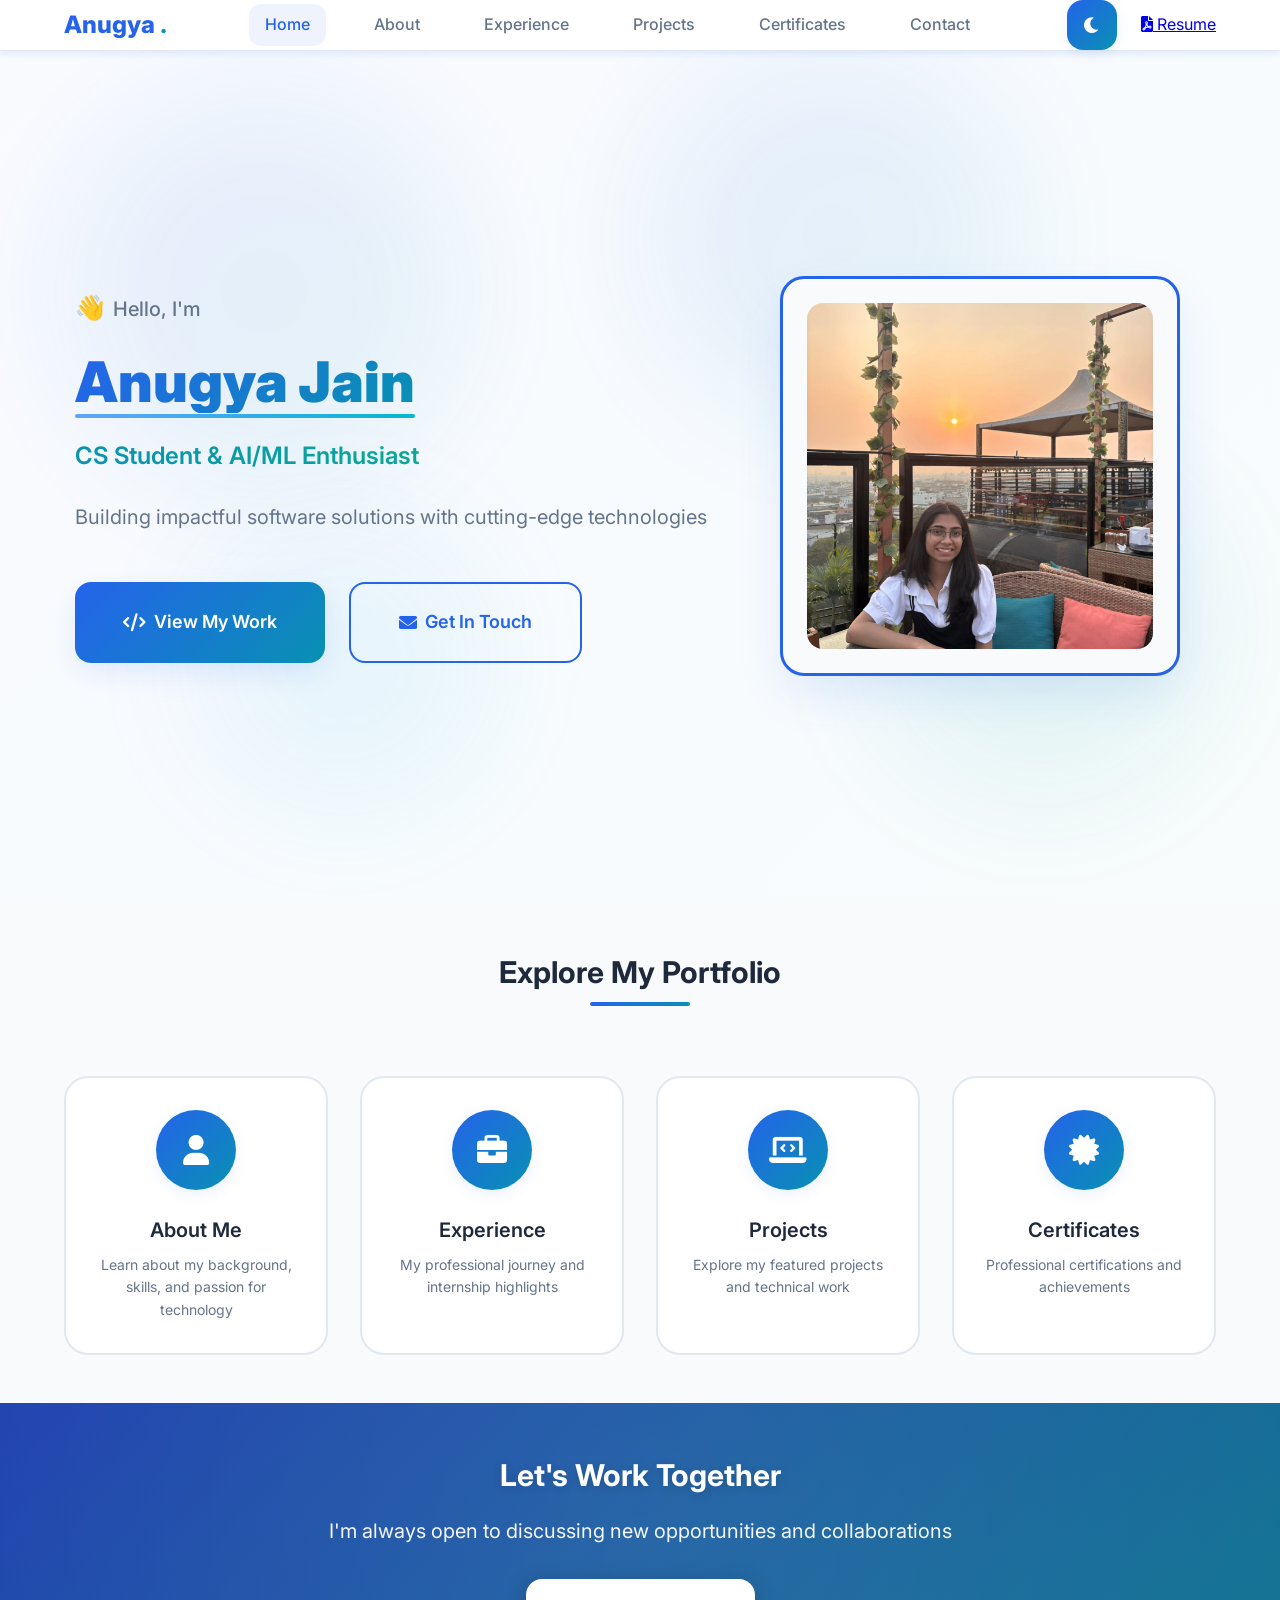
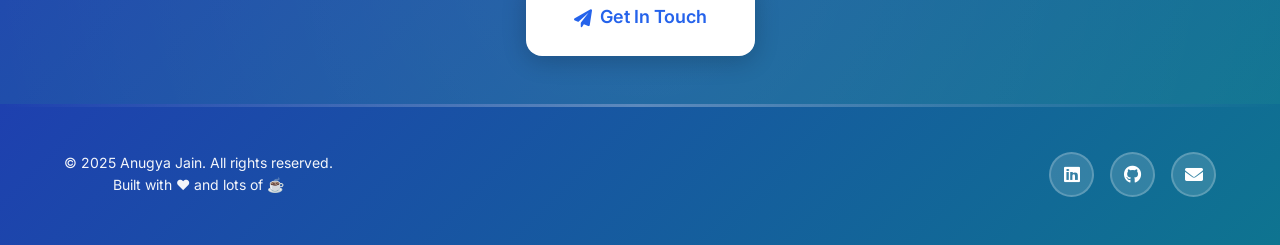
==== index.html @ b9425105 "Add files via upload" ====
<!DOCTYPE html>
<html lang="en">
<head>
<meta charset="UTF-8" />
<meta name="viewport" content="width=device-width, initial-scale=1" />
<title>Anugya Jain - Portfolio</title>
<link rel="stylesheet" href="assets/css/style.css" />
<link href="https://fonts.googleapis.com/css2?family=Inter:wght@300;400;500;600;700;800&display=swap" rel="stylesheet">
<link rel="stylesheet" href="https://cdnjs.cloudflare.com/ajax/libs/font-awesome/6.0.0/css/all.min.css">
</head>
<body>
<header>
  <nav class="container" aria-label="Primary navigation">
    <div class="logo" tabindex="0" onclick="window.location.href='index.html'">
      <span class="logo-text">Anugya</span>
      <span class="logo-accent">.</span>
    </div>
    <div class="nav-links" role="menubar">
      <a href="index.html" class="active" role="menuitem">Home</a>
      <a href="about.html" role="menuitem">About</a>
      <a href="experience.html" role="menuitem">Experience</a>
      <a href="projects.html" role="menuitem">Projects</a>
      <a href="certificates.html" role="menuitem">Certificates</a>
      <a href="contact.html" role="menuitem">Contact</a>
    </div>
    <div class="nav-actions">
      <button class="theme-toggle" id="theme-toggle" aria-label="Toggle theme">
        <i class="fas fa-moon"></i>
      </button>
      <a href="resume.pdf" class="resume-btn" target="_blank">
        <i class="fas fa-file-pdf"></i>
        Resume
      </a>  
      <div class="mobile-menu-toggle" tabindex="0">
        <span></span>
        <span></span>
        <span></span>
      </div>
    </div>
  </nav>
</header>

<main>
  <section class="hero" aria-label="Introduction">
    <div class="hero-background">
      <div class="floating-shapes">
        <div class="shape shape-1"></div>
        <div class="shape shape-2"></div>
        <div class="shape shape-3"></div>
        <div class="shape shape-4"></div>
      </div>
    </div>
    <div class="container">
      <div class="hero-content">
        <div class="hero-text">
          <div class="greeting">
            <span class="wave">👋</span>
            <span>Hello, I'm</span>
          </div>
          <h1 class="hero-title">
            <span class="name-highlight">Anugya Jain</span>
          </h1>
          <p class="hero-subtitle">CS Student & AI/ML Enthusiast</p>
          <p class="hero-description">
            Building impactful software solutions with cutting-edge technologies
          </p>
          <div class="hero-buttons">
            <a href="projects.html" class="btn-primary" role="button" tabindex="0">
              <i class="fas fa-code"></i>
              View My Work
            </a>
            <a href="contact.html" class="btn-secondary" role="button" tabindex="0">
              <i class="fas fa-envelope"></i>
              Get In Touch
            </a>
          </div>
        </div>
        <div class="hero-image">
          <div class="image-container">
            <img src="profile img.jpg" alt="Anugya Jain" class="profile-image" />
          </div>
        </div>
      </div>
    </div>
  </section>

  <section class="quick-links">
    <div class="container">
      <h2 class="section-title">Explore My Portfolio</h2>
      <div class="links-grid">
        <a href="about.html" class="quick-link-card">
          <div class="link-icon">
            <i class="fas fa-user"></i>
          </div>
          <h3>About Me</h3>
          <p>Learn about my background, skills, and passion for technology</p>
        </a>
        
        <a href="experience.html" class="quick-link-card">
          <div class="link-icon">
            <i class="fas fa-briefcase"></i>
          </div>
          <h3>Experience</h3>
          <p>My professional journey and internship highlights</p>
        </a>
        
        <a href="projects.html" class="quick-link-card">
          <div class="link-icon">
            <i class="fas fa-laptop-code"></i>
          </div>
          <h3>Projects</h3>
          <p>Explore my featured projects and technical work</p>
        </a>
        
        <a href="certificates.html" class="quick-link-card">
          <div class="link-icon">
            <i class="fas fa-certificate"></i>
          </div>
          <h3>Certificates</h3>
          <p>Professional certifications and achievements</p>
        </a>
      </div>
    </div>
  </section>

  <section class="cta-section">
    <div class="container">
      <div class="cta-content">
        <h2>Let's Work Together</h2>
        <p>I'm always open to discussing new opportunities and collaborations</p>
        <a href="contact.html" class="btn-primary">
          <i class="fas fa-paper-plane"></i>
          Get In Touch
        </a>
      </div>
    </div>
  </section>
</main>

<footer>
  <div class="container">
    <div class="footer-content">
      <div class="footer-text">
        <p>&copy; 2025 Anugya Jain. All rights reserved.</p>
        <p>Built with ❤️ and lots of ☕</p>
      </div>
      <div class="footer-links">
        <a href="https://www.linkedin.com/in/anugya-jain-21744b290/" target="_blank" rel="noopener noreferrer">
          <i class="fab fa-linkedin"></i>
        </a>
        <a href="https://github.com/Anugyajain27" target="_blank" rel="noopener noreferrer">
          <i class="fab fa-github"></i>
        </a>
        <a href="mailto:anugya.jain27@gmail.com">
          <i class="fas fa-envelope"></i>
        </a>
      </div>
    </div>
  </div>
</footer>

<script src="assets/js/main.js"></script>
</body>
</html>
---- assets/css/style.css ----
:root {
  --color-primary: #2563eb;
  --color-primary-light: #60a5fa;
  --color-primary-dark: #1e40af;
  --color-accent: #0891b2;
  --color-accent-light: #06b6d4;
  --color-accent-dark: #0e7490;
  --color-success: #10b981;
  --color-warning: #f59e0b;
  --color-error: #ef4444;
  --color-text: #64748b;
  --color-text-dark: #1e293b;
  --color-bg: #ffffff;
  --color-bg-secondary: #f8fafc;
  --color-bg-tertiary: #f1f5f9;
  --color-border: #e2e8f0;
  --color-shadow: rgba(37, 99, 235, 0.12);
  --color-shadow-light: rgba(37, 99, 235, 0.08);
  
  --gradient-primary: linear-gradient(135deg, #2563eb 0%, #0891b2 100%);
  --gradient-secondary: linear-gradient(135deg, #0891b2 0%, #10b981 100%);
  --gradient-accent: linear-gradient(135deg, #60a5fa 0%, #06b6d4 100%);
  --gradient-hero: linear-gradient(135deg, #1e40af 0%, #0e7490 100%);
  
  --spacing-xs: 0.25rem;
  --spacing-sm: 0.5rem;
  --spacing-md: 1rem;
  --spacing-lg: 1.5rem;
  --spacing-xl: 2rem;
  --spacing-2xl: 3rem;
  
  --font-sans: 'Inter', -apple-system, BlinkMacSystemFont, 'Segoe UI', Roboto, sans-serif;
  --font-size-xs: 0.75rem;
  --font-size-sm: 0.875rem;
  --font-size-base: 1rem;
  --font-size-lg: 1.125rem;
  --font-size-xl: 1.25rem;
  --font-size-2xl: 1.5rem;
  --font-size-3xl: 1.875rem;
  --font-size-4xl: 2.25rem;
  
  --shadow-sm: 0 2px 8px 0 var(--color-shadow);
  --shadow-md: 0 4px 16px -2px var(--color-shadow);
  --shadow-lg: 0 10px 30px -3px var(--color-shadow);
  --shadow-xl: 0 20px 50px -5px var(--color-shadow);
  
  --border-radius: 0.75rem;
  --border-radius-lg: 1rem;
  --border-radius-xl: 1.5rem;
  
  --transition-fast: 0.2s cubic-bezier(0.4, 0, 0.2, 1);
  --transition-normal: 0.3s cubic-bezier(0.4, 0, 0.2, 1);
  --transition-slow: 0.5s cubic-bezier(0.4, 0, 0.2, 1);
}

[data-theme="dark"] {
  --color-primary: #3b82f6;
  --color-primary-light: #60a5fa;
  --color-primary-dark: #2563eb;
  --color-accent: #06b6d4;
  --color-accent-light: #22d3ee;
  --color-accent-dark: #0891b2;
  --color-success: #34d399;
  --color-warning: #fbbf24;
  --color-error: #f87171;
  --color-text: #94a3b8;
  --color-text-dark: #f1f5f9;
  --color-bg: #0f172a;
  --color-bg-secondary: #1e293b;
  --color-bg-tertiary: #334155;
  --color-border: #475569;
  --color-shadow: rgba(59, 130, 246, 0.2);
  --color-shadow-light: rgba(59, 130, 246, 0.12);
  
  --gradient-primary: linear-gradient(135deg, #3b82f6 0%, #06b6d4 100%);
  --gradient-secondary: linear-gradient(135deg, #06b6d4 0%, #10b981 100%);
  --gradient-accent: linear-gradient(135deg, #60a5fa 0%, #22d3ee 100%);
  --gradient-hero: linear-gradient(135deg, #2563eb 0%, #0891b2 100%);
}

* {
  margin: 0;
  padding: 0;
  box-sizing: border-box;
}

body {
  font-family: var(--font-sans);
  line-height: 1.6;
  color: var(--color-text);
  background-color: var(--color-bg);
  transition: background-color var(--transition-normal), color var(--transition-normal);
}

.container {
  max-width: 1200px;
  margin: 0 auto;
  padding: 0 var(--spacing-lg);
}

/* Header Styles */
header {
  position: fixed;
  top: 0;
  width: 100%;
  background: rgba(255, 255, 255, 0.95);
  backdrop-filter: blur(12px);
  -webkit-backdrop-filter: blur(12px);
  border-bottom: 1px solid var(--color-border);
  z-index: 1000;
  transition: all var(--transition-normal);
  box-shadow: var(--shadow-sm);
}

[data-theme="dark"] header {
  background: rgba(15, 23, 42, 0.95);
}

nav {
  display: flex;
  align-items: center;
  justify-content: space-between;
  padding: var(--spacing-lg) var(--spacing-lg);
}

.logo {
  font-size: var(--font-size-2xl);
  font-weight: 800;
  color: var(--color-primary);
  cursor: pointer;
  transition: all var(--transition-fast);
}

.logo:hover {
  transform: scale(1.05);
}

.logo-accent {
  color: var(--color-accent);
  animation: pulse 2s infinite;
}

.nav-links {
  display: flex;
  gap: var(--spacing-xl);
  list-style: none;
}

.nav-links a {
  color: var(--color-text);
  text-decoration: none;
  font-weight: 500;
  font-size: var(--font-size-base);
  transition: all var(--transition-fast);
  position: relative;
  padding: var(--spacing-sm) var(--spacing-md);
  border-radius: var(--border-radius);
}

.nav-links a.active {
  color: var(--color-primary);
  background: rgba(37, 99, 235, 0.08);
}

.nav-links a::after {
  content: '';
  position: absolute;
  bottom: 0;
  left: 50%;
  transform: translateX(-50%) scaleX(0);
  width: 80%;
  height: 2px;
  background: var(--gradient-primary);
  transition: transform var(--transition-fast);
}

.nav-links a:hover::after {
  transform: translateX(-50%) scaleX(1);
}

.nav-links a:hover {
  color: var(--color-primary);
  transform: translateY(-2px);
}

.nav-actions {
  display: flex;
  align-items: center;
  gap: var(--spacing-lg);
}

.theme-toggle {
  background: var(--gradient-primary);
  border: none;
  border-radius: var(--border-radius-lg);
  padding: var(--spacing-md);
  color: white;
  cursor: pointer;
  transition: all var(--transition-fast);
  width: 50px;
  height: 50px;
  display: flex;
  align-items: center;
  justify-content: center;
  font-size: var(--font-size-lg);
  box-shadow: var(--shadow-md);
}

.theme-toggle:hover {
  transform: translateY(-2px) scale(1.05);
  box-shadow: var(--shadow-lg);
}

.mobile-menu-toggle {
  display: none;
  flex-direction: column;
  cursor: pointer;
  padding: var(--spacing-sm);
  border-radius: var(--border-radius);
  transition: all var(--transition-fast);
}

.mobile-menu-toggle:hover {
  background: var(--color-bg-secondary);
}

.mobile-menu-toggle span {
  width: 30px;
  height: 3px;
  background: var(--color-text-dark);
  margin: 3px 0;
  transition: all var(--transition-fast);
  border-radius: 2px;
}

/* Page Content Styles */
.page-content {
  padding-top: 100px;
  min-height: calc(100vh - 200px);
}

.page-header {
  background: var(--gradient-hero);
  padding: var(--spacing-2xl) 0;
  text-align: center;
  margin-bottom: var(--spacing-2xl);
  position: relative;
  overflow: hidden;
}

.page-header::before {
  content: '';
  position: absolute;
  top: 0;
  left: 0;
  right: 0;
  bottom: 0;
  background: linear-gradient(45deg, transparent 30%, rgba(255, 255, 255, 0.08) 50%, transparent 70%);
  animation: shimmerMove 3s infinite;
}

@keyframes shimmerMove {
  0% { transform: translateX(-100%); }
  100% { transform: translateX(100%); }
}

.page-title {
  font-size: var(--font-size-4xl);
  font-weight: 900;
  color: white;
  margin-bottom: var(--spacing-sm);
  text-shadow: 0 2px 10px rgba(0, 0, 0, 0.15);
}

.page-subtitle {
  font-size: var(--font-size-xl);
  color: rgba(255, 255, 255, 0.95);
  font-weight: 400;
}

/* Hero Section */
.hero {
  min-height: 100vh;
  display: flex;
  align-items: center;
  position: relative;
  overflow: hidden;
  padding-top: 100px;
}

.hero-background {
  position: absolute;
  top: 0;
  left: 0;
  width: 100%;
  height: 100%;
  z-index: -1;
  background: linear-gradient(135deg, rgba(37, 99, 235, 0.03) 0%, rgba(8, 145, 178, 0.03) 100%);
}

.floating-shapes {
  position: absolute;
  width: 100%;
  height: 100%;
}

.shape {
  position: absolute;
  border-radius: 50%;
  opacity: 0.08;
  animation: float 8s ease-in-out infinite;
  filter: blur(60px);
}

.shape-1 {
  width: 400px;
  height: 400px;
  top: 10%;
  left: 5%;
  background: var(--gradient-primary);
  animation-delay: 0s;
}

.shape-2 {
  width: 350px;
  height: 350px;
  top: 50%;
  right: 5%;
  background: var(--gradient-secondary);
  animation-delay: 2s;
}

.shape-3 {
  width: 300px;
  height: 300px;
  bottom: 10%;
  left: 15%;
  background: var(--gradient-accent);
  animation-delay: 4s;
}

.shape-4 {
  width: 380px;
  height: 380px;
  top: 5%;
  right: 20%;
  background: var(--gradient-primary);
  animation-delay: 1s;
}

@keyframes float {
  0%, 100% { 
    transform: translateY(0px) translateX(0px) scale(1); 
  }
  33% { 
    transform: translateY(-30px) translateX(20px) scale(1.05); 
  }
  66% { 
    transform: translateY(20px) translateX(-20px) scale(0.95); 
  }
}

.hero-content {
  display: grid;
  grid-template-columns: 1fr 450px;
  gap: var(--spacing-2xl);
  align-items: center;
  width: 100%;
}

.hero-text {
  animation: fadeInUp 1s ease-out;
}

.greeting {
  display: flex;
  align-items: center;
  gap: var(--spacing-sm);
  font-size: var(--font-size-xl);
  margin-bottom: var(--spacing-lg);
  color: var(--color-text);
  font-weight: 500;
}

.wave {
  animation: wave 2s infinite;
  transform-origin: 70% 70%;
  display: inline-block;
  font-size: var(--font-size-2xl);
}

@keyframes wave {
  0%, 100% { transform: rotate(0deg); }
  10%, 30% { transform: rotate(14deg); }
  20% { transform: rotate(-8deg); }
}

.hero-title {
  font-size: 3.5rem;
  font-weight: 900;
  line-height: 1.1;
  margin-bottom: var(--spacing-lg);
  color: var(--color-text-dark);
}

.name-highlight {
  background: var(--gradient-primary);
  -webkit-background-clip: text;
  -webkit-text-fill-color: transparent;
  background-clip: text;
  position: relative;
  display: inline-block;
}

.name-highlight::after {
  content: '';
  position: absolute;
  bottom: -5px;
  left: 0;
  right: 0;
  height: 4px;
  background: var(--gradient-accent);
  border-radius: 2px;
  animation: shimmer 2s infinite;
}

@keyframes shimmer {
  0%, 100% { opacity: 0.6; transform: scaleX(1); }
  50% { opacity: 1; transform: scaleX(1.05); }
}

.hero-subtitle {
  font-size: var(--font-size-2xl);
  font-weight: 600;
  background: var(--gradient-secondary);
  -webkit-background-clip: text;
  -webkit-text-fill-color: transparent;
  background-clip: text;
  margin-bottom: var(--spacing-lg);
}

.hero-description {
  font-size: var(--font-size-xl);
  color: var(--color-text);
  margin-bottom: var(--spacing-2xl);
  line-height: 1.7;
  font-weight: 400;
}

.hero-buttons {
  display: flex;
  gap: var(--spacing-lg);
  flex-wrap: wrap;
}

.btn-primary,
.btn-secondary {
  display: inline-flex;
  align-items: center;
  gap: var(--spacing-sm);
  padding: var(--spacing-lg) var(--spacing-2xl);
  border-radius: var(--border-radius-lg);
  font-weight: 600;
  text-decoration: none;
  transition: all var(--transition-fast);
  cursor: pointer;
  border: none;
  font-size: var(--font-size-lg);
  position: relative;
  overflow: hidden;
}

.btn-primary {
  background: var(--gradient-primary);
  color: white;
  box-shadow: var(--shadow-lg);
}

.btn-primary::before {
  content: '';
  position: absolute;
  top: 0;
  left: -100%;
  width: 100%;
  height: 100%;
  background: linear-gradient(90deg, transparent, rgba(255,255,255,0.3), transparent);
  transition: left var(--transition-slow);
}

.btn-primary:hover::before {
  left: 100%;
}

.btn-primary:hover {
  transform: translateY(-3px);
  box-shadow: var(--shadow-xl);
}

.btn-secondary {
  background: transparent;
  color: var(--color-primary);
  border: 2px solid var(--color-primary);
  position: relative;
}

.btn-secondary::before {
  content: '';
  position: absolute;
  top: 0;
  left: 0;
  right: 0;
  bottom: 0;
  background: var(--gradient-primary);
  opacity: 0;
  transition: opacity var(--transition-fast);
  z-index: -1;
  border-radius: var(--border-radius-lg);
}

.btn-secondary:hover::before {
  opacity: 0.1;
}

.btn-secondary:hover {
  transform: translateY(-3px);
  box-shadow: var(--shadow-lg);
}

.hero-image {
  display: flex;
  justify-content: center;
  align-items: center;
}

.image-container {
  position: relative;
  width: 400px;
  height: 400px;
  background: var(--color-bg-secondary);
  border-radius: var(--border-radius-xl);
  padding: var(--spacing-lg);
  box-shadow: var(--shadow-xl);
  border: 3px solid var(--color-primary);
}

.profile-image {
  width: 100%;
  height: 100%;
  object-fit: cover;
  border-radius: var(--border-radius-lg);
  display: block;
}

/* Quick Links Section */
.quick-links {
  padding: var(--spacing-2xl) 0;
  background: var(--color-bg-secondary);
}

.links-grid {
  display: grid;
  grid-template-columns: repeat(auto-fit, minmax(250px, 1fr));
  gap: var(--spacing-xl);
  margin-top: var(--spacing-xl);
}

.quick-link-card {
  background: var(--color-bg);
  padding: var(--spacing-xl);
  border-radius: var(--border-radius-xl);
  text-align: center;
  text-decoration: none;
  color: var(--color-text);
  border: 2px solid var(--color-border);
  transition: all var(--transition-normal);
  position: relative;
  overflow: hidden;
}

.quick-link-card::before {
  content: '';
  position: absolute;
  top: 0;
  left: 0;
  right: 0;
  height: 4px;
  background: var(--gradient-primary);
  transform: scaleX(0);
  transition: transform var(--transition-normal);
}

.quick-link-card:hover::before {
  transform: scaleX(1);
}

.quick-link-card:hover {
  transform: translateY(-8px);
  box-shadow: var(--shadow-xl);
  border-color: var(--color-primary);
}

.link-icon {
  width: 80px;
  height: 80px;
  background: var(--gradient-primary);
  border-radius: 50%;
  display: flex;
  align-items: center;
  justify-content: center;
  margin: 0 auto var(--spacing-lg);
  font-size: var(--font-size-3xl);
  color: white;
  transition: all var(--transition-normal);
  box-shadow: var(--shadow-md);
}

.quick-link-card:hover .link-icon {
  transform: scale(1.15) rotate(5deg);
  box-shadow: var(--shadow-lg);
}

.quick-link-card h3 {
  font-size: var(--font-size-xl);
  color: var(--color-text-dark);
  margin-bottom: var(--spacing-sm);
  font-weight: 600;
}

.quick-link-card p {
  font-size: var(--font-size-sm);
  color: var(--color-text);
}

/* CTA Section */
.cta-section {
  padding: var(--spacing-2xl) 0;
  background: var(--gradient-hero);
  text-align: center;
  position: relative;
  overflow: hidden;
}

.cta-section::before {
  content: '';
  position: absolute;
  top: -50%;
  left: -50%;
  width: 200%;
  height: 200%;
  background: radial-gradient(circle, rgba(255,255,255,0.08) 0%, transparent 70%);
  animation: rotateGradient 10s linear infinite;
}

@keyframes rotateGradient {
  0% { transform: rotate(0deg); }
  100% { transform: rotate(360deg); }
}

.cta-content {
  position: relative;
  z-index: 1;
}

.cta-content h2 {
  font-size: var(--font-size-3xl);
  color: white;
  margin-bottom: var(--spacing-md);
  font-weight: 700;
  text-shadow: 0 2px 10px rgba(0, 0, 0, 0.15);
}

.cta-content p {
  font-size: var(--font-size-xl);
  color: rgba(255, 255, 255, 0.95);
  margin-bottom: var(--spacing-xl);
}

.cta-content .btn-primary {
  background: white;
  color: var(--color-primary);
  box-shadow: 0 5px 25px rgba(0, 0, 0, 0.2);
}

.cta-content .btn-primary:hover {
  transform: translateY(-3px) scale(1.05);
  box-shadow: 0 10px 35px rgba(0, 0, 0, 0.3);
}

/* Section Styles */
section {
  padding: var(--spacing-2xl) 0;
}

.section-title {
  font-size: var(--font-size-3xl);
  font-weight: 700;
  text-align: center;
  margin-bottom: var(--spacing-2xl);
  color: var(--color-text-dark);
  position: relative;
  display: inline-block;
  width: 100%;
}

.section-title::after {
  content: '';
  position: absolute;
  bottom: -10px;
  left: 50%;
  transform: translateX(-50%);
  width: 100px;
  height: 4px;
  background: var(--gradient-primary);
  border-radius: 2px;
}

.title-accent {
  background: var(--gradient-primary);
  -webkit-background-clip: text;
  -webkit-text-fill-color: transparent;
  background-clip: text;
}

/* About Section */
.about {
  background: var(--color-bg-secondary);
}

.about-content {
  display: grid;
  grid-template-columns: 1fr 400px;
  gap: var(--spacing-2xl);
  align-items: center;
}

.about-text {
  animation: fadeInUp 1s ease-out;
}

.about-intro {
  font-size: var(--font-size-lg);
  color: var(--color-text-dark);
  font-weight: 600;
  margin-bottom: var(--spacing-lg);
  position: relative;
  padding-left: var(--spacing-md);
}

.about-intro::before {
  content: '';
  position: absolute;
  left: 0;
  top: 0;
  bottom: 0;
  width: 4px;
  background: var(--gradient-primary);
  border-radius: 2px;
}

.about-text p {
  margin-bottom: var(--spacing-lg);
  font-size: var(--font-size-lg);
  line-height: 1.7;
}

.about-stats {
  display: flex;
  gap: var(--spacing-xl);
  margin-top: var(--spacing-xl);
}

.stat {
  text-align: center;
  padding: var(--spacing-lg);
  background: var(--color-bg);
  border-radius: var(--border-radius);
  flex: 1;
  border: 2px solid var(--color-border);
  transition: all var(--transition-fast);
}

.stat:hover {
  transform: translateY(-5px);
  border-color: var(--color-primary);
  box-shadow: var(--shadow-md);
}

.stat-number {
  font-size: var(--font-size-3xl);
  font-weight: 800;
  background: var(--gradient-primary);
  -webkit-background-clip: text;
  -webkit-text-fill-color: transparent;
  background-clip: text;
  margin-bottom: var(--spacing-sm);
}

.stat-label {
  font-size: var(--font-size-sm);
  color: var(--color-text);
  text-transform: uppercase;
  letter-spacing: 0.5px;
}

.about-image {
  display: flex;
  justify-content: center;
  animation: fadeInUp 1s ease-out 0.3s both;
}

.about-image-container {
  position: relative;
  width: 300px;
  height: 400px;
}

.about-photo {
  width: 100%;
  height: 100%;
  object-fit: cover;
  border-radius: var(--border-radius-lg);
  box-shadow: var(--shadow-xl);
  border: 3px solid var(--color-primary);
}

.tech-icons {
  position: absolute;
  bottom: -20px;
  right: -20px;
  display: flex;
  gap: var(--spacing-sm);
}

.tech-icons i {
  width: 50px;
  height: 50px;
  display: flex;
  align-items: center;
  justify-content: center;
  background: var(--color-bg);
  border-radius: 50%;
  color: var(--color-primary);
  font-size: var(--font-size-xl);
  box-shadow: var(--shadow-md);
  animation: bounce 2s infinite;
  border: 2px solid var(--color-primary);
}

.tech-icons i:nth-child(2) { animation-delay: 0.2s; }
.tech-icons i:nth-child(3) { animation-delay: 0.4s; }
.tech-icons i:nth-child(4) { animation-delay: 0.6s; }

@keyframes bounce {
  0%, 100% { transform: translateY(0); }
  50% { transform: translateY(-10px); }
}

/* Experience Section */
.experience {
  background: var(--color-bg);
}

.timeline {
  position: relative;
  max-width: 800px;
  margin: 0 auto;
}

.timeline::before {
  content: '';
  position: absolute;
  left: 50%;
  top: 0;
  height: 100%;
  width: 3px;
  background: var(--gradient-primary);
  transform: translateX(-50%);
  border-radius: 2px;
}

.timeline-item {
  position: relative;
  margin-bottom: var(--spacing-2xl);
  opacity: 0;
  transform: translateY(20px);
  transition: all var(--transition-slow);
}

.timeline-item.animate-in {
  opacity: 1;
  transform: translateY(0);
}

.timeline-item:nth-child(odd) .timeline-content {
  margin-left: 0;
  margin-right: auto;
  text-align: right;
  padding-right: var(--spacing-xl);
}

.timeline-item:nth-child(even) .timeline-content {
  margin-left: auto;
  margin-right: 0;
  text-align: left;
  padding-left: var(--spacing-xl);
}

.timeline-marker {
  position: absolute;
  left: 50%;
  top: 20px;
  width: 20px;
  height: 20px;
  background: var(--gradient-primary);
  border: 4px solid var(--color-bg);
  border-radius: 50%;
  transform: translateX(-50%);
  z-index: 2;
  box-shadow: 0 0 15px rgba(37, 99, 235, 0.4);
}

.timeline-content {
  background: var(--color-bg);
  padding: var(--spacing-xl);
  border-radius: var(--border-radius-xl);
  box-shadow: var(--shadow-md);
  width: calc(50% - var(--spacing-lg));
  border: 2px solid var(--color-border);
  transition: all var(--transition-fast);
  position: relative;
  overflow: hidden;
}

.timeline-content::before {
  content: '';
  position: absolute;
  top: 0;
  left: 0;
  right: 0;
  height: 3px;
  background: var(--gradient-primary);
}

.timeline-content:hover {
  transform: translateY(-5px);
  box-shadow: var(--shadow-lg);
  border-color: var(--color-primary);
}

.timeline-header {
  margin-bottom: var(--spacing-md);
}

.timeline-title {
  font-size: var(--font-size-xl);
  font-weight: 600;
  color: var(--color-text-dark);
  margin-bottom: var(--spacing-sm);
}

.timeline-company {
  display: block;
  font-weight: 500;
  color: var(--color-primary);
  margin-bottom: var(--spacing-xs);
}

.timeline-date {
  font-size: var(--font-size-sm);
  color: var(--color-text);
}

.achievement-badge {
  display: inline-block;
  background: var(--gradient-accent);
  color: white;
  padding: var(--spacing-xs) var(--spacing-md);
  border-radius: var(--border-radius-lg);
  font-size: var(--font-size-xs);
  font-weight: 600;
  margin-bottom: var(--spacing-md);
  text-transform: uppercase;
  box-shadow: var(--shadow-sm);
}

.timeline-description {
  line-height: 1.6;
  margin-bottom: var(--spacing-md);
  color: var(--color-text);
}

.timeline-skills {
  display: flex;
  flex-wrap: wrap;
  gap: var(--spacing-sm);
}

.timeline-skills .skill-tag {
  background: rgba(37, 99, 235, 0.08);
  color: var(--color-primary);
  padding: var(--spacing-xs) var(--spacing-sm);
  border-radius: var(--border-radius);
  font-size: var(--font-size-xs);
  font-weight: 500;
  border: 1px solid rgba(37, 99, 235, 0.15);
  transition: all var(--transition-fast);
}

.timeline-skills .skill-tag:hover {
  background: var(--gradient-primary);
  color: white;
  transform: translateY(-2px);
}

/* Skills Section */
#skills {
  background: var(--color-bg-secondary);
}

.skills-categories {
  display: grid;
  grid-template-columns: repeat(auto-fit, minmax(280px, 1fr));
  gap: var(--spacing-lg);
}

.skill-category {
  background: var(--color-bg);
  padding: var(--spacing-lg);
  border-radius: var(--border-radius-xl);
  box-shadow: var(--shadow-sm);
  border: 2px solid var(--color-border);
  transition: all var(--transition-normal);
  opacity: 0;
  transform: translateY(20px);
  position: relative;
  overflow: hidden;
}

.skill-category::before {
  content: '';
  position: absolute;
  top: 0;
  left: 0;
  right: 0;
  height: 3px;
  background: var(--gradient-primary);
  border-radius: var(--border-radius-xl) var(--border-radius-xl) 0 0;
}

.skill-category.animate-in {
  opacity: 1;
  transform: translateY(0);
}

.skill-category:hover {
  transform: translateY(-5px);
  box-shadow: var(--shadow-lg);
  border-color: var(--color-primary-light);
}

.category-title {
  display: flex;
  align-items: center;
  gap: var(--spacing-sm);
  font-size: var(--font-size-lg);
  font-weight: 600;
  color: var(--color-text-dark);
  margin-bottom: var(--spacing-md);
  padding-bottom: var(--spacing-sm);
  border-bottom: 2px solid var(--color-border);
}

.category-title i {
  width: 40px;
  height: 40px;
  display: flex;
  align-items: center;
  justify-content: center;
  background: var(--gradient-primary);
  color: white;
  border-radius: var(--border-radius);
  font-size: var(--font-size-lg);
  flex-shrink: 0;
  box-shadow: var(--shadow-sm);
}

.skills-grid {
  display: flex;
  flex-wrap: wrap;
  gap: var(--spacing-sm);
}

.skill-card {
  background: var(--color-bg-secondary);
  padding: var(--spacing-sm) var(--spacing-md);
  border-radius: var(--border-radius);
  display: inline-flex;
  align-items: center;
  gap: var(--spacing-xs);
  transition: all var(--transition-fast);
  cursor: pointer;
  border: 2px solid var(--color-border);
  font-size: var(--font-size-sm);
  font-weight: 500;
  color: var(--color-text-dark);
}

.skill-card:hover {
  background: var(--gradient-primary);
  color: white;
  border-color: transparent;
  transform: translateY(-3px);
  box-shadow: var(--shadow-md);
}

.skill-card i {
  font-size: var(--font-size-lg);
  color: var(--color-primary);
  transition: color var(--transition-fast);
}

.skill-card:hover i {
  color: white;
}

/* Projects Section */
#projects {
  background: var(--color-bg);
}

.projects-subtitle {
  margin: 3rem 0 1.5rem;
  font-size: 1.6rem;
  font-weight: 600;
  color: var(--color-text-dark);
  border-left: 4px solid var(--color-primary);
  padding-left: 12px;
}

.projects-grid {
  display: grid;
  grid-template-columns: repeat(auto-fit, minmax(350px, 1fr));
  gap: var(--spacing-xl);
}

.project-card {
  background: var(--color-bg);
  border-radius: var(--border-radius-xl);
  overflow: hidden;
  box-shadow: var(--shadow-md);
  border: 2px solid var(--color-border);
  transition: all var(--transition-slow);
  position: relative;
  opacity: 0;
  transform: translateY(20px);
  display: flex;
  flex-direction: column;
  height: 100%;
}

.project-card.animate-in {
  opacity: 1;
  transform: translateY(0);
}

.project-card::before {
  content: '';
  position: absolute;
  top: 0;
  left: 0;
  right: 0;
  height: 4px;
  background: var(--gradient-primary);
  transform: scaleX(0);
  transition: transform var(--transition-normal);
  z-index: 1;
}

.project-card:hover::before {
  transform: scaleX(1);
}

.project-card:hover {
  transform: translateY(-10px);
  box-shadow: var(--shadow-xl);
  border-color: var(--color-primary);
}

.project-image-container {
  position: relative;
  height: 200px;
  overflow: hidden;
}

.project-image {
  width: 100%;
  height: 100%;
  object-fit: cover;
  transition: all var(--transition-slow);
}

.project-card:hover .project-image {
  transform: scale(1.1);
}

.project-overlay {
  position: absolute;
  top: 0;
  left: 0;
  width: 100%;
  height: 100%;
  background: linear-gradient(135deg, rgba(37, 99, 235, 0.95) 0%, rgba(8, 145, 178, 0.95) 100%);
  display: flex;
  align-items: center;
  justify-content: center;
  opacity: 0;
  transition: all var(--transition-fast);
}

.project-card:hover .project-overlay {
  opacity: 1;
}

.project-links {
  display: flex;
  gap: var(--spacing-md);
}

.project-link-icon {
  width: 60px;
  height: 60px;
  background: white;
  border-radius: 50%;
  display: flex;
  align-items: center;
  justify-content: center;
  color: var(--color-primary);
  font-size: var(--font-size-xl);
  transition: all var(--transition-fast);
  text-decoration: none;
  box-shadow: 0 5px 15px rgba(0, 0, 0, 0.2);
}

.project-link-icon:hover {
  background: var(--gradient-accent);
  color: white;
  transform: scale(1.15) rotate(5deg);
}

.project-content {
  padding: var(--spacing-xl);
}

.project-category-tag {
  background: var(--gradient-primary);
  color: white;
  padding: var(--spacing-xs) var(--spacing-md);
  border-radius: var(--border-radius-lg);
  font-size: var(--font-size-xs);
  font-weight: 600;
  display: inline-block;
  margin-bottom: var(--spacing-md);
  box-shadow: var(--shadow-sm);
}

.project-title {
  font-size: var(--font-size-xl);
  font-weight: 600;
  color: var(--color-text-dark);
  margin-bottom: var(--spacing-sm);
}

.project-description {
  color: var(--color-text);
  line-height: 1.6;
  margin-bottom: var(--spacing-lg);
}

.project-tech {
  display: flex;
  flex-wrap: wrap;
  gap: var(--spacing-sm);
}

.tech-tag {
  background: var(--color-bg-secondary);
  color: var(--color-primary);
  padding: var(--spacing-xs) var(--spacing-sm);
  border-radius: var(--border-radius);
  font-size: var(--font-size-xs);
  font-weight: 500;
  border: 1px solid var(--color-border);
  transition: all var(--transition-fast);
}

.tech-tag:hover {
  background: var(--gradient-primary);
  color: white;
  transform: translateY(-2px);
  border-color: transparent;
}

/* Certificates Section */
.certificates {
  background: var(--color-bg-secondary);
}

.certificates-grid {
  display: grid;
  grid-template-columns: repeat(auto-fit, minmax(300px, 1fr));
  gap: var(--spacing-xl);
}

.certificate-card {
  background: var(--color-bg);
  padding: var(--spacing-xl);
  border-radius: var(--border-radius-xl);
  box-shadow: var(--shadow-md);
  border: 2px solid var(--color-border);
  transition: all var(--transition-fast);
  text-align: center;
  position: relative;
  opacity: 0;
  transform: translateY(20px);
  overflow: hidden;
}

.certificate-card::before {
  content: '';
  position: absolute;
  top: 0;
  left: 0;
  right: 0;
  height: 3px;
  background: var(--gradient-primary);
}

.certificate-card.animate-in {
  opacity: 1;
  transform: translateY(0);
}

.certificate-card:hover {
  transform: translateY(-5px);
  box-shadow: var(--shadow-lg);
  border-color: var(--color-primary);
}

.certificate-icon {
  width: 70px;
  height: 70px;
  background: var(--gradient-primary);
  border-radius: 50%;
  display: flex;
  align-items: center;
  justify-content: center;
  margin: 0 auto var(--spacing-lg);
  color: white;
  font-size: var(--font-size-2xl);
  box-shadow: var(--shadow-md);
  transition: all var(--transition-fast);
}

.certificate-card:hover .certificate-icon {
  transform: scale(1.1) rotate(5deg);
  box-shadow: var(--shadow-lg);
}

.certificate-title {
  font-size: var(--font-size-lg);
  font-weight: 600;
  color: var(--color-text-dark);
  margin-bottom: var(--spacing-sm);
}

.certificate-issuer {
  font-size: var(--font-size-base);
  color: var(--color-primary);
  font-weight: 600;
  margin-bottom: var(--spacing-md);
}

.certificate-description {
  color: var(--color-text);
  line-height: 1.6;
  margin-bottom: var(--spacing-lg);
  font-size: var(--font-size-sm);
}

.certificate-skills {
  display: flex;
  flex-wrap: wrap;
  gap: var(--spacing-sm);
  justify-content: center;
}

.cert-tag {
  background: var(--color-bg-secondary);
  color: var(--color-primary);
  padding: var(--spacing-xs) var(--spacing-sm);
  border-radius: var(--border-radius);
  font-size: var(--font-size-xs);
  font-weight: 500;
  border: 1px solid var(--color-border);
  transition: all var(--transition-fast);
}

.cert-tag:hover {
  background: var(--gradient-primary);
  color: white;
  transform: translateY(-2px);
  border-color: transparent;
}

.view-certificate-btn {
  margin-top: var(--spacing-lg);
  display: inline-flex;
  align-items: center;
  gap: var(--spacing-sm);
  padding: var(--spacing-md) var(--spacing-xl);
  background: var(--gradient-primary);
  color: white;
  border: none;
  border-radius: var(--border-radius-lg);
  font-weight: 600;
  font-size: var(--font-size-sm);
  cursor: pointer;
  transition: all var(--transition-fast);
  text-transform: uppercase;
  letter-spacing: 0.5px;
  box-shadow: var(--shadow-sm);
}

.view-certificate-btn:hover {
  transform: translateY(-2px);
  box-shadow: var(--shadow-md);
}

.view-certificate-btn i {
  font-size: var(--font-size-base);
}

/* Certificate Modal */
.certificate-modal {
  display: none;
  position: fixed;
  top: 0;
  left: 0;
  width: 100%;
  height: 100%;
  background: rgba(0, 0, 0, 0.85);
  backdrop-filter: blur(8px);
  z-index: 2000;
  align-items: center;
  justify-content: center;
  opacity: 0;
  transition: opacity var(--transition-normal);
}

.certificate-modal.show {
  opacity: 1;
}

.certificate-modal-content {
  background: var(--color-bg);
  border-radius: var(--border-radius-xl);
  box-shadow: var(--shadow-xl);
  max-width: 90vw;
  max-height: 90vh;
  width: 800px;
  border: 2px solid var(--color-border);
  transform: scale(0.7);
  transition: transform var(--transition-normal);
  overflow: hidden;
}

.certificate-modal.show .certificate-modal-content {
  transform: scale(1);
}

.certificate-modal-header {
  display: flex;
  justify-content: space-between;
  align-items: center;
  padding: var(--spacing-lg) var(--spacing-xl);
  background: var(--gradient-hero);
  color: white;
}

.certificate-modal-header h3 {
  margin: 0;
  font-size: var(--font-size-xl);
  font-weight: 600;
}

.certificate-modal-close {
  background: rgba(255, 255, 255, 0.15);
  border: none;
  color: white;
  font-size: var(--font-size-xl);
  cursor: pointer;
  padding: var(--spacing-sm);
  border-radius: 50%;
  width: 40px;
  height: 40px;
  display: flex;
  align-items: center;
  justify-content: center;
  transition: all var(--transition-fast);
}

.certificate-modal-close:hover {
  background: rgba(255, 255, 255, 0.25);
  transform: rotate(90deg);
}

.certificate-modal-body {
  padding: var(--spacing-xl);
  text-align: center;
}

.certificate-modal-image {
  width: 100%;
  height: auto;
  max-height: 60vh;
  object-fit: contain;
  border-radius: var(--border-radius);
  box-shadow: var(--shadow-md);
}

.certificate-modal-footer {
  padding: var(--spacing-lg) var(--spacing-xl);
  background: var(--color-bg-secondary);
  border-top: 1px solid var(--color-border);
  text-align: center;
}

.certificate-modal-footer .btn-primary {
  margin: 0;
}

/* Contact Section */
.contact-section {
  background: var(--color-bg);
}

.contact-content {
  display: grid;
  grid-template-columns: 1fr 1fr;
  gap: var(--spacing-2xl);
  align-items: start;
}

.contact-text {
  font-size: var(--font-size-lg);
  line-height: 1.7;
  margin-bottom: var(--spacing-xl);
  color: var(--color-text);
}

.contact-methods {
  display: flex;
  flex-direction: column;
  gap: var(--spacing-lg);
}

.contact-method {
  display: flex;
  align-items: center;
  gap: var(--spacing-md);
  padding: var(--spacing-lg);
  background: var(--color-bg-secondary);
  border-radius: var(--border-radius-lg);
  box-shadow: var(--shadow-sm);
  border: 2px solid var(--color-border);
  transition: all var(--transition-fast);
}

.contact-method:hover {
  box-shadow: var(--shadow-md);
  transform: translateY(-3px);
  border-color: var(--color-primary);
}

.contact-method i {
  width: 60px;
  height: 60px;
  background: var(--gradient-primary);
  color: white;
  border-radius: 50%;
  display: flex;
  align-items: center;
  justify-content: center;
  font-size: var(--font-size-xl);
  box-shadow: var(--shadow-sm);
  flex-shrink: 0;
}

.contact-method h4 {
  color: var(--color-text-dark);
  margin-bottom: var(--spacing-xs);
  font-size: var(--font-size-lg);
  font-weight: 600;
}

.contact-method p {
  color: var(--color-text);
  font-size: var(--font-size-sm);
}

.contact-form {
  background: var(--color-bg-secondary);
  padding: var(--spacing-2xl);
  border-radius: var(--border-radius-xl);
  box-shadow: var(--shadow-md);
  border: 2px solid var(--color-border);
  position: relative;
  overflow: hidden;
}

.contact-form::before {
  content: '';
  position: absolute;
  top: 0;
  left: 0;
  right: 0;
  height: 3px;
  background: var(--gradient-primary);
}

.form-group {
  margin-bottom: var(--spacing-lg);
}

.form-group label {
  display: block;
  margin-bottom: var(--spacing-sm);
  font-weight: 600;
  color: var(--color-text-dark);
  font-size: var(--font-size-base);
}

.form-group input,
.form-group textarea {
  width: 100%;
  padding: var(--spacing-md);
  border: 2px solid var(--color-border);
  border-radius: var(--border-radius);
  font-family: var(--font-sans);
  font-size: var(--font-size-base);
  transition: all var(--transition-fast);
  background: var(--color-bg);
  color: var(--color-text-dark);
}

.form-group input:focus,
.form-group textarea:focus {
  outline: none;
  border-color: var(--color-primary);
  box-shadow: 0 0 0 3px rgba(37, 99, 235, 0.1);
}

/* Footer */
footer {
  background: var(--gradient-hero);
  color: white;
  padding: var(--spacing-2xl) 0;
  text-align: center;
  position: relative;
  overflow: hidden;
}

footer::before {
  content: '';
  position: absolute;
  top: 0;
  left: 0;
  right: 0;
  height: 3px;
  background: linear-gradient(90deg, transparent, rgba(255, 255, 255, 0.3), transparent);
}

.footer-content {
  display: flex;
  justify-content: space-between;
  align-items: center;
  flex-wrap: wrap;
  gap: var(--spacing-md);
  position: relative;
  z-index: 1;
}

.footer-text p {
  margin: 0;
  font-size: var(--font-size-sm);
  opacity: 0.95;
}

.footer-links {
  display: flex;
  gap: var(--spacing-md);
}

.footer-links a {
  width: 45px;
  height: 45px;
  background: rgba(255, 255, 255, 0.15);
  border-radius: 50%;
  display: flex;
  align-items: center;
  justify-content: center;
  color: white;
  font-size: var(--font-size-lg);
  transition: all var(--transition-fast);
  text-decoration: none;
  border: 2px solid rgba(255, 255, 255, 0.2);
}

.footer-links a:hover {
  background: white;
  color: var(--color-primary);
  transform: translateY(-3px);
  border-color: white;
}

/* Animations */
@keyframes fadeInUp {
  from {
    opacity: 0;
    transform: translateY(30px);
  }
  to {
    opacity: 1;
    transform: translateY(0);
  }
}

@keyframes pulse {
  0%, 100% {
    opacity: 1;
  }
  50% {
    opacity: 0.5;
  }
}

/* Responsive Design */
@media (max-width: 1024px) {
  .hero-content {
    grid-template-columns: 1fr;
    text-align: center;
    gap: var(--spacing-xl);
  }
  
  .about-content {
    grid-template-columns: 1fr;
    gap: var(--spacing-xl);
  }
  
  .contact-content {
    grid-template-columns: 1fr;
    gap: var(--spacing-xl);
  }
  
  .timeline::before {
    left: 30px;
  }
  
  .timeline-item:nth-child(odd) .timeline-content,
  .timeline-item:nth-child(even) .timeline-content {
    width: calc(100% - 60px);
    margin-left: 60px;
    margin-right: 0;
    text-align: left;
    padding-left: var(--spacing-lg);
    padding-right: var(--spacing-lg);
  }
  
  .timeline-marker {
    left: 30px;
  }
}

@media (max-width: 768px) {
  .container {
    padding: 0 var(--spacing-md);
  }

  .nav-links {
    display: none;
    position: absolute;
    top: 100%;
    left: 0;
    width: 100%;
    background: rgba(255, 255, 255, 0.98);
    backdrop-filter: blur(12px);
    flex-direction: column;
    padding: var(--spacing-md) 0;
    box-shadow: var(--shadow-lg);
    border: 1px solid var(--color-border);
    border-top: none;
    border-radius: 0 0 var(--border-radius-lg) var(--border-radius-lg);
  }

  [data-theme="dark"] .nav-links {
    background: rgba(15, 23, 42, 0.98);
  }

  .nav-links.active {
    display: flex;
  }

  .nav-links a {
    padding: var(--spacing-md) var(--spacing-lg);
  }

  .mobile-menu-toggle {
    display: flex;
  }

  .mobile-menu-toggle.active span:nth-child(1) {
    transform: rotate(-45deg) translate(-5px, 6px);
  }

  .mobile-menu-toggle.active span:nth-child(2) {
    opacity: 0;
  }

  .mobile-menu-toggle.active span:nth-child(3) {
    transform: rotate(45deg) translate(-5px, -6px);
  }

  .hero {
    padding-top: 100px;
  }

  .hero-title {
    font-size: var(--font-size-3xl);
  }

  .hero-buttons {
    justify-content: center;
  }

  .image-container {
    width: 300px;
    height: 300px;
  }

  .about-stats {
    justify-content: center;
    flex-wrap: wrap;
  }

  .stat {
    flex: 1 1 calc(50% - var(--spacing-lg));
    min-width: 120px;
  }

  .footer-content {
    flex-direction: column;
    gap: var(--spacing-lg);
  }

  .skills-categories {
    grid-template-columns: 1fr;
  }

  .projects-grid {
    grid-template-columns: 1fr;
  }

  .certificates-grid {
    grid-template-columns: 1fr;
  }

  .section-title {
    font-size: var(--font-size-2xl);
  }

  .page-title {
    font-size: var(--font-size-3xl);
  }

  .links-grid {
    grid-template-columns: 1fr;
  }
}

@media (max-width: 480px) {
  .hero-title {
    font-size: var(--font-size-2xl);
  }

  .section-title {
    font-size: var(--font-size-xl);
  }

  .btn-primary,
  .btn-secondary {
    padding: var(--spacing-md) var(--spacing-lg);
    font-size: var(--font-size-sm);
  }

  .hero-buttons {
    flex-direction: column;
    align-items: center;
    width: 100%;
  }

  .hero-buttons .btn-primary,
  .hero-buttons .btn-secondary {
    width: 100%;
    justify-content: center;
  }

  .image-container {
    width: 250px;
    height: 250px;
  }

  .timeline-item:nth-child(odd) .timeline-content,
  .timeline-item:nth-child(even) .timeline-content {
    width: calc(100% - 40px);
    margin-left: 40px;
    padding: var(--spacing-md);
  }

  .timeline::before {
    left: 20px;
  }

  .timeline-marker {
    left: 20px;
    width: 16px;
    height: 16px;
  }

  .page-title {
    font-size: var(--font-size-2xl);
  }

  .page-subtitle {
    font-size: var(--font-size-base);
  }

  .tech-icons {
    bottom: -15px;
    right: -15px;
  }

  .tech-icons i {
    width: 35px;
    height: 35px;
    font-size: var(--font-size-base);
  }

  .stat {
    flex: 1 1 100%;
  }

  .contact-form {
    padding: var(--spacing-lg);
  }
}

a:focus,
button:focus,
input:focus,
textarea:focus {
  outline: 2px solid var(--color-primary);
  outline-offset: 2px;
}

html {
  scroll-behavior: smooth;
}

::selection {
  background: var(--color-primary);
  color: white;
}

::-moz-selection {
  background: var(--color-primary);
  color: white;
}
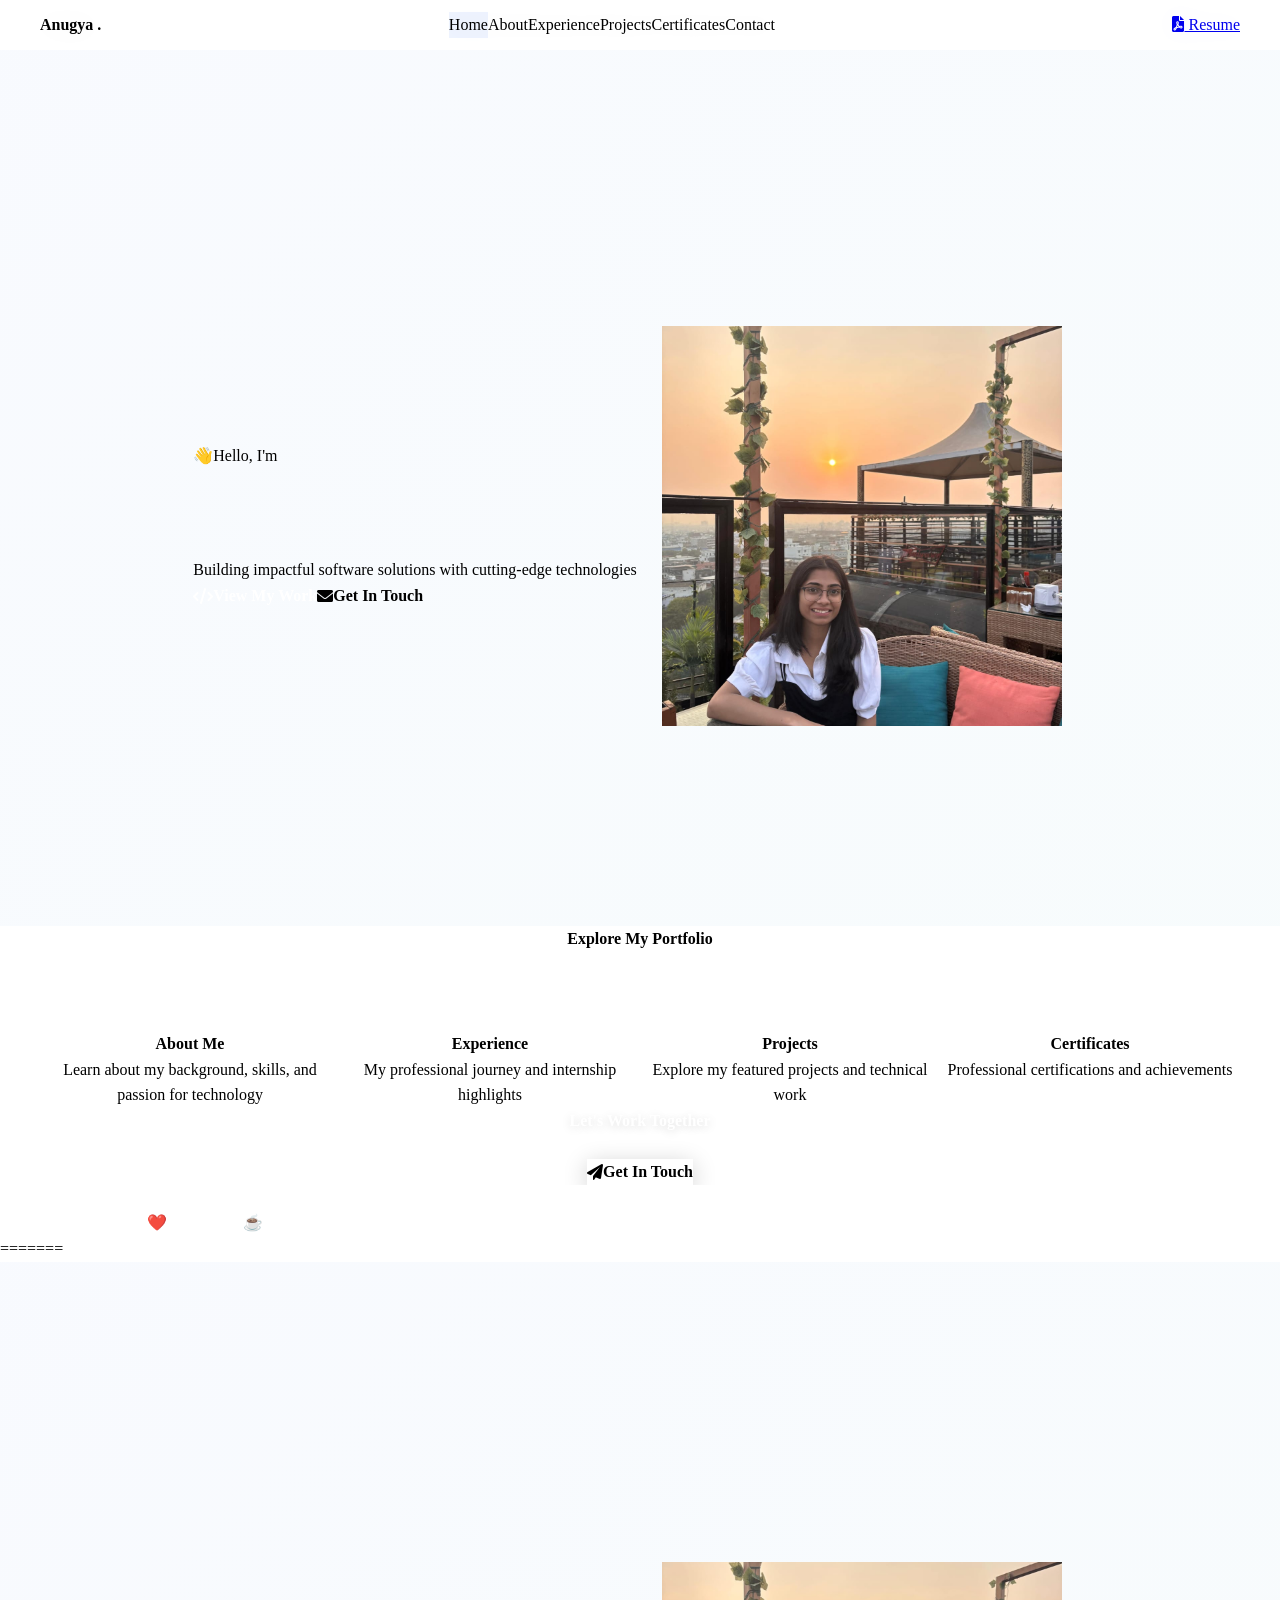
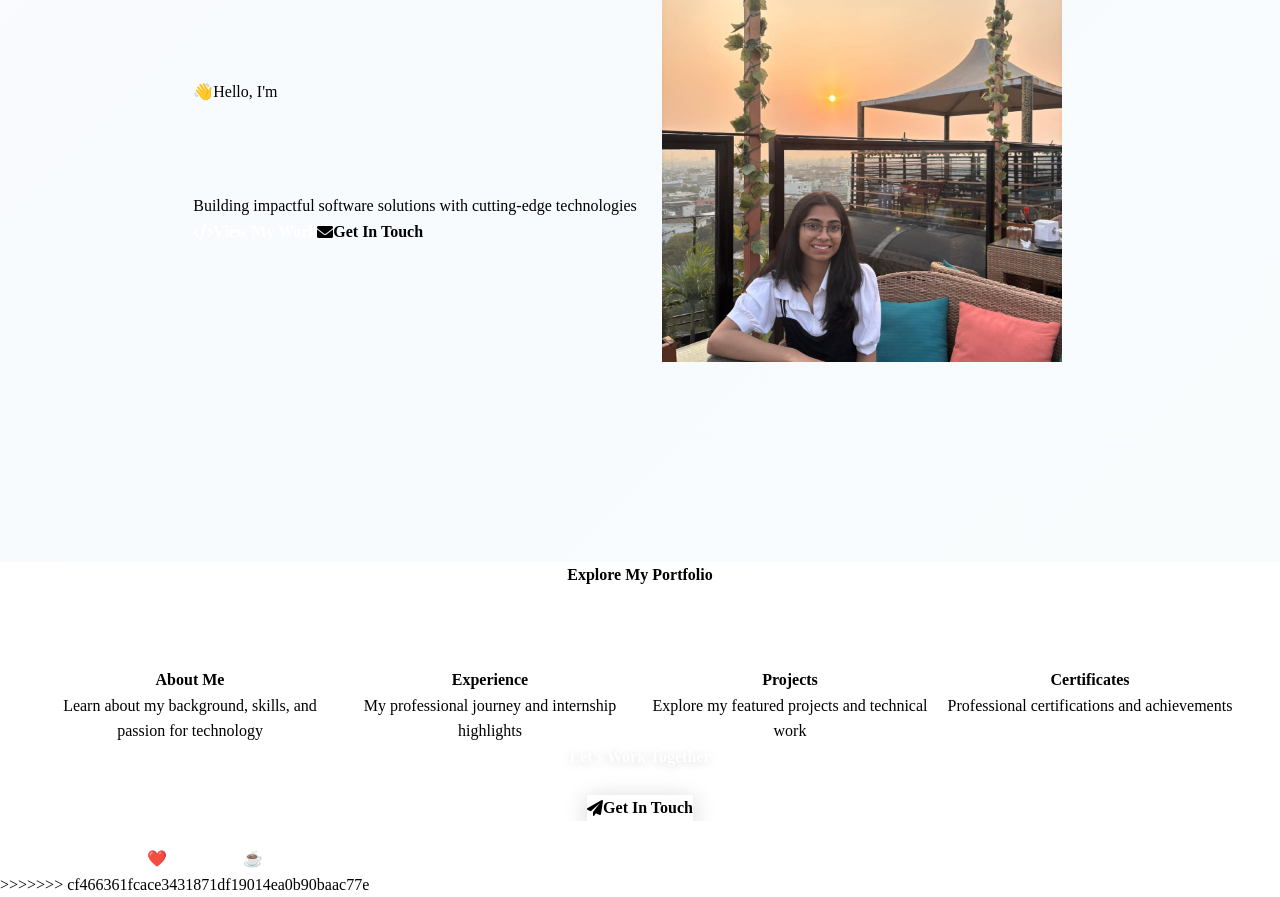
==== commit d2f8556f: "resolved merge conflicts" ====
--- a/index.html
+++ b/index.html
@@ -1,164 +1,330 @@
-<!DOCTYPE html>
-<html lang="en">
-<head>
-<meta charset="UTF-8" />
-<meta name="viewport" content="width=device-width, initial-scale=1" />
-<title>Anugya Jain - Portfolio</title>
-<link rel="stylesheet" href="assets/css/style.css" />
-<link href="https://fonts.googleapis.com/css2?family=Inter:wght@300;400;500;600;700;800&display=swap" rel="stylesheet">
-<link rel="stylesheet" href="https://cdnjs.cloudflare.com/ajax/libs/font-awesome/6.0.0/css/all.min.css">
-</head>
-<body>
-<header>
-  <nav class="container" aria-label="Primary navigation">
-    <div class="logo" tabindex="0" onclick="window.location.href='index.html'">
-      <span class="logo-text">Anugya</span>
-      <span class="logo-accent">.</span>
-    </div>
-    <div class="nav-links" role="menubar">
-      <a href="index.html" class="active" role="menuitem">Home</a>
-      <a href="about.html" role="menuitem">About</a>
-      <a href="experience.html" role="menuitem">Experience</a>
-      <a href="projects.html" role="menuitem">Projects</a>
-      <a href="certificates.html" role="menuitem">Certificates</a>
-      <a href="contact.html" role="menuitem">Contact</a>
-    </div>
-    <div class="nav-actions">
-      <button class="theme-toggle" id="theme-toggle" aria-label="Toggle theme">
-        <i class="fas fa-moon"></i>
-      </button>
-      <a href="resume.pdf" class="resume-btn" target="_blank">
-        <i class="fas fa-file-pdf"></i>
-        Resume
-      </a>  
-      <div class="mobile-menu-toggle" tabindex="0">
-        <span></span>
-        <span></span>
-        <span></span>
-      </div>
-    </div>
-  </nav>
-</header>
-
-<main>
-  <section class="hero" aria-label="Introduction">
-    <div class="hero-background">
-      <div class="floating-shapes">
-        <div class="shape shape-1"></div>
-        <div class="shape shape-2"></div>
-        <div class="shape shape-3"></div>
-        <div class="shape shape-4"></div>
-      </div>
-    </div>
-    <div class="container">
-      <div class="hero-content">
-        <div class="hero-text">
-          <div class="greeting">
-            <span class="wave">👋</span>
-            <span>Hello, I'm</span>
-          </div>
-          <h1 class="hero-title">
-            <span class="name-highlight">Anugya Jain</span>
-          </h1>
-          <p class="hero-subtitle">CS Student & AI/ML Enthusiast</p>
-          <p class="hero-description">
-            Building impactful software solutions with cutting-edge technologies
-          </p>
-          <div class="hero-buttons">
-            <a href="projects.html" class="btn-primary" role="button" tabindex="0">
-              <i class="fas fa-code"></i>
-              View My Work
-            </a>
-            <a href="contact.html" class="btn-secondary" role="button" tabindex="0">
-              <i class="fas fa-envelope"></i>
-              Get In Touch
-            </a>
-          </div>
-        </div>
-        <div class="hero-image">
-          <div class="image-container">
-            <img src="profile img.jpg" alt="Anugya Jain" class="profile-image" />
-          </div>
-        </div>
-      </div>
-    </div>
-  </section>
-
-  <section class="quick-links">
-    <div class="container">
-      <h2 class="section-title">Explore My Portfolio</h2>
-      <div class="links-grid">
-        <a href="about.html" class="quick-link-card">
-          <div class="link-icon">
-            <i class="fas fa-user"></i>
-          </div>
-          <h3>About Me</h3>
-          <p>Learn about my background, skills, and passion for technology</p>
-        </a>
-        
-        <a href="experience.html" class="quick-link-card">
-          <div class="link-icon">
-            <i class="fas fa-briefcase"></i>
-          </div>
-          <h3>Experience</h3>
-          <p>My professional journey and internship highlights</p>
-        </a>
-        
-        <a href="projects.html" class="quick-link-card">
-          <div class="link-icon">
-            <i class="fas fa-laptop-code"></i>
-          </div>
-          <h3>Projects</h3>
-          <p>Explore my featured projects and technical work</p>
-        </a>
-        
-        <a href="certificates.html" class="quick-link-card">
-          <div class="link-icon">
-            <i class="fas fa-certificate"></i>
-          </div>
-          <h3>Certificates</h3>
-          <p>Professional certifications and achievements</p>
-        </a>
-      </div>
-    </div>
-  </section>
-
-  <section class="cta-section">
-    <div class="container">
-      <div class="cta-content">
-        <h2>Let's Work Together</h2>
-        <p>I'm always open to discussing new opportunities and collaborations</p>
-        <a href="contact.html" class="btn-primary">
-          <i class="fas fa-paper-plane"></i>
-          Get In Touch
-        </a>
-      </div>
-    </div>
-  </section>
-</main>
-
-<footer>
-  <div class="container">
-    <div class="footer-content">
-      <div class="footer-text">
-        <p>&copy; 2025 Anugya Jain. All rights reserved.</p>
-        <p>Built with ❤️ and lots of ☕</p>
-      </div>
-      <div class="footer-links">
-        <a href="https://www.linkedin.com/in/anugya-jain-21744b290/" target="_blank" rel="noopener noreferrer">
-          <i class="fab fa-linkedin"></i>
-        </a>
-        <a href="https://github.com/Anugyajain27" target="_blank" rel="noopener noreferrer">
-          <i class="fab fa-github"></i>
-        </a>
-        <a href="mailto:anugya.jain27@gmail.com">
-          <i class="fas fa-envelope"></i>
-        </a>
-      </div>
-    </div>
-  </div>
-</footer>
-
-<script src="assets/js/main.js"></script>
-</body>
+<<<<<<< HEAD
+<!DOCTYPE html>
+<html lang="en">
+<head>
+<meta charset="UTF-8" />
+<meta name="viewport" content="width=device-width, initial-scale=1" />
+<title>Anugya Jain - Portfolio</title>
+<link rel="stylesheet" href="assets/css/style.css" />
+<link href="https://fonts.googleapis.com/css2?family=Inter:wght@300;400;500;600;700;800&display=swap" rel="stylesheet">
+<link rel="stylesheet" href="https://cdnjs.cloudflare.com/ajax/libs/font-awesome/6.0.0/css/all.min.css">
+</head>
+<body>
+<header>
+  <nav class="container" aria-label="Primary navigation">
+    <div class="logo" tabindex="0" onclick="window.location.href='index.html'">
+      <span class="logo-text">Anugya</span>
+      <span class="logo-accent">.</span>
+    </div>
+    <div class="nav-links" role="menubar">
+      <a href="index.html" class="active" role="menuitem">Home</a>
+      <a href="about.html" role="menuitem">About</a>
+      <a href="experience.html" role="menuitem">Experience</a>
+      <a href="projects.html" role="menuitem">Projects</a>
+      <a href="certificates.html" role="menuitem">Certificates</a>
+      <a href="contact.html" role="menuitem">Contact</a>
+    </div>
+    <div class="nav-actions">
+      <button class="theme-toggle" id="theme-toggle" aria-label="Toggle theme">
+        <i class="fas fa-moon"></i>
+      </button>
+      <a href="resume.pdf" class="resume-btn" target="_blank">
+        <i class="fas fa-file-pdf"></i>
+        Resume
+      </a>  
+      <div class="mobile-menu-toggle" tabindex="0">
+        <span></span>
+        <span></span>
+        <span></span>
+      </div>
+    </div>
+  </nav>
+</header>
+
+<main>
+  <section class="hero" aria-label="Introduction">
+    <div class="hero-background">
+      <div class="floating-shapes">
+        <div class="shape shape-1"></div>
+        <div class="shape shape-2"></div>
+        <div class="shape shape-3"></div>
+        <div class="shape shape-4"></div>
+      </div>
+    </div>
+    <div class="container">
+      <div class="hero-content">
+        <div class="hero-text">
+          <div class="greeting">
+            <span class="wave">👋</span>
+            <span>Hello, I'm</span>
+          </div>
+          <h1 class="hero-title">
+            <span class="name-highlight">Anugya Jain</span>
+          </h1>
+          <p class="hero-subtitle">CS Student & AI/ML Enthusiast</p>
+          <p class="hero-description">
+            Building impactful software solutions with cutting-edge technologies
+          </p>
+          <div class="hero-buttons">
+            <a href="projects.html" class="btn-primary" role="button" tabindex="0">
+              <i class="fas fa-code"></i>
+              View My Work
+            </a>
+            <a href="contact.html" class="btn-secondary" role="button" tabindex="0">
+              <i class="fas fa-envelope"></i>
+              Get In Touch
+            </a>
+          </div>
+        </div>
+        <div class="hero-image">
+          <div class="image-container">
+            <img src="profile img.jpg" alt="Anugya Jain" class="profile-image" />
+          </div>
+        </div>
+      </div>
+    </div>
+  </section>
+
+  <section class="quick-links">
+    <div class="container">
+      <h2 class="section-title">Explore My Portfolio</h2>
+      <div class="links-grid">
+        <a href="about.html" class="quick-link-card">
+          <div class="link-icon">
+            <i class="fas fa-user"></i>
+          </div>
+          <h3>About Me</h3>
+          <p>Learn about my background, skills, and passion for technology</p>
+        </a>
+        
+        <a href="experience.html" class="quick-link-card">
+          <div class="link-icon">
+            <i class="fas fa-briefcase"></i>
+          </div>
+          <h3>Experience</h3>
+          <p>My professional journey and internship highlights</p>
+        </a>
+        
+        <a href="projects.html" class="quick-link-card">
+          <div class="link-icon">
+            <i class="fas fa-laptop-code"></i>
+          </div>
+          <h3>Projects</h3>
+          <p>Explore my featured projects and technical work</p>
+        </a>
+        
+        <a href="certificates.html" class="quick-link-card">
+          <div class="link-icon">
+            <i class="fas fa-certificate"></i>
+          </div>
+          <h3>Certificates</h3>
+          <p>Professional certifications and achievements</p>
+        </a>
+      </div>
+    </div>
+  </section>
+
+  <section class="cta-section">
+    <div class="container">
+      <div class="cta-content">
+        <h2>Let's Work Together</h2>
+        <p>I'm always open to discussing new opportunities and collaborations</p>
+        <a href="contact.html" class="btn-primary">
+          <i class="fas fa-paper-plane"></i>
+          Get In Touch
+        </a>
+      </div>
+    </div>
+  </section>
+</main>
+
+<footer>
+  <div class="container">
+    <div class="footer-content">
+      <div class="footer-text">
+        <p>&copy; 2025 Anugya Jain. All rights reserved.</p>
+        <p>Built with ❤️ and lots of ☕</p>
+      </div>
+      <div class="footer-links">
+        <a href="https://www.linkedin.com/in/anugya-jain-21744b290/" target="_blank" rel="noopener noreferrer">
+          <i class="fab fa-linkedin"></i>
+        </a>
+        <a href="https://github.com/Anugyajain27" target="_blank" rel="noopener noreferrer">
+          <i class="fab fa-github"></i>
+        </a>
+        <a href="mailto:anugya.jain27@gmail.com">
+          <i class="fas fa-envelope"></i>
+        </a>
+      </div>
+    </div>
+  </div>
+</footer>
+
+<script src="assets/js/main.js"></script>
+</body>
+=======
+<!DOCTYPE html>
+<html lang="en">
+<head>
+<meta charset="UTF-8" />
+<meta name="viewport" content="width=device-width, initial-scale=1" />
+<title>Anugya Jain - Portfolio</title>
+<link rel="stylesheet" href="assets/css/style.css" />
+<link href="https://fonts.googleapis.com/css2?family=Inter:wght@300;400;500;600;700;800&display=swap" rel="stylesheet">
+<link rel="stylesheet" href="https://cdnjs.cloudflare.com/ajax/libs/font-awesome/6.0.0/css/all.min.css">
+</head>
+<body>
+<header>
+  <nav class="container" aria-label="Primary navigation">
+    <div class="logo" tabindex="0" onclick="window.location.href='index.html'">
+      <span class="logo-text">Anugya</span>
+      <span class="logo-accent">.</span>
+    </div>
+    <div class="nav-links" role="menubar">
+      <a href="index.html" class="active" role="menuitem">Home</a>
+      <a href="about.html" role="menuitem">About</a>
+      <a href="experience.html" role="menuitem">Experience</a>
+      <a href="projects.html" role="menuitem">Projects</a>
+      <a href="certificates.html" role="menuitem">Certificates</a>
+      <a href="contact.html" role="menuitem">Contact</a>
+    </div>
+    <div class="nav-actions">
+      <button class="theme-toggle" id="theme-toggle" aria-label="Toggle theme">
+        <i class="fas fa-moon"></i>
+      </button>
+      <a href="resume.pdf" class="resume-btn" target="_blank">
+        <i class="fas fa-file-pdf"></i>
+        Resume
+      </a>  
+      <div class="mobile-menu-toggle" tabindex="0">
+        <span></span>
+        <span></span>
+        <span></span>
+      </div>
+    </div>
+  </nav>
+</header>
+
+<main>
+  <section class="hero" aria-label="Introduction">
+    <div class="hero-background">
+      <div class="floating-shapes">
+        <div class="shape shape-1"></div>
+        <div class="shape shape-2"></div>
+        <div class="shape shape-3"></div>
+        <div class="shape shape-4"></div>
+      </div>
+    </div>
+    <div class="container">
+      <div class="hero-content">
+        <div class="hero-text">
+          <div class="greeting">
+            <span class="wave">👋</span>
+            <span>Hello, I'm</span>
+          </div>
+          <h1 class="hero-title">
+            <span class="name-highlight">Anugya Jain</span>
+          </h1>
+          <p class="hero-subtitle">CS Student & AI/ML Enthusiast</p>
+          <p class="hero-description">
+            Building impactful software solutions with cutting-edge technologies
+          </p>
+          <div class="hero-buttons">
+            <a href="projects.html" class="btn-primary" role="button" tabindex="0">
+              <i class="fas fa-code"></i>
+              View My Work
+            </a>
+            <a href="contact.html" class="btn-secondary" role="button" tabindex="0">
+              <i class="fas fa-envelope"></i>
+              Get In Touch
+            </a>
+          </div>
+        </div>
+        <div class="hero-image">
+          <div class="image-container">
+            <img src="profile img.jpg" alt="Anugya Jain" class="profile-image" />
+          </div>
+        </div>
+      </div>
+    </div>
+  </section>
+
+  <section class="quick-links">
+    <div class="container">
+      <h2 class="section-title">Explore My Portfolio</h2>
+      <div class="links-grid">
+        <a href="about.html" class="quick-link-card">
+          <div class="link-icon">
+            <i class="fas fa-user"></i>
+          </div>
+          <h3>About Me</h3>
+          <p>Learn about my background, skills, and passion for technology</p>
+        </a>
+        
+        <a href="experience.html" class="quick-link-card">
+          <div class="link-icon">
+            <i class="fas fa-briefcase"></i>
+          </div>
+          <h3>Experience</h3>
+          <p>My professional journey and internship highlights</p>
+        </a>
+        
+        <a href="projects.html" class="quick-link-card">
+          <div class="link-icon">
+            <i class="fas fa-laptop-code"></i>
+          </div>
+          <h3>Projects</h3>
+          <p>Explore my featured projects and technical work</p>
+        </a>
+        
+        <a href="certificates.html" class="quick-link-card">
+          <div class="link-icon">
+            <i class="fas fa-certificate"></i>
+          </div>
+          <h3>Certificates</h3>
+          <p>Professional certifications and achievements</p>
+        </a>
+      </div>
+    </div>
+  </section>
+
+  <section class="cta-section">
+    <div class="container">
+      <div class="cta-content">
+        <h2>Let's Work Together</h2>
+        <p>I'm always open to discussing new opportunities and collaborations</p>
+        <a href="contact.html" class="btn-primary">
+          <i class="fas fa-paper-plane"></i>
+          Get In Touch
+        </a>
+      </div>
+    </div>
+  </section>
+</main>
+
+<footer>
+  <div class="container">
+    <div class="footer-content">
+      <div class="footer-text">
+        <p>&copy; 2025 Anugya Jain. All rights reserved.</p>
+        <p>Built with ❤️ and lots of ☕</p>
+      </div>
+      <div class="footer-links">
+        <a href="https://www.linkedin.com/in/anugya-jain-21744b290/" target="_blank" rel="noopener noreferrer">
+          <i class="fab fa-linkedin"></i>
+        </a>
+        <a href="https://github.com/Anugyajain27" target="_blank" rel="noopener noreferrer">
+          <i class="fab fa-github"></i>
+        </a>
+        <a href="mailto:anugya.jain27@gmail.com">
+          <i class="fas fa-envelope"></i>
+        </a>
+      </div>
+    </div>
+  </div>
+</footer>
+
+<script src="assets/js/main.js"></script>
+</body>
+>>>>>>> cf466361fcace3431871df19014ea0b90baac77e
 </html>
--- a/assets/css/style.css
+++ b/assets/css/style.css
@@ -1,1987 +1,3976 @@
-:root {
-  --color-primary: #2563eb;
-  --color-primary-light: #60a5fa;
-  --color-primary-dark: #1e40af;
-  --color-accent: #0891b2;
-  --color-accent-light: #06b6d4;
-  --color-accent-dark: #0e7490;
-  --color-success: #10b981;
-  --color-warning: #f59e0b;
-  --color-error: #ef4444;
-  --color-text: #64748b;
-  --color-text-dark: #1e293b;
-  --color-bg: #ffffff;
-  --color-bg-secondary: #f8fafc;
-  --color-bg-tertiary: #f1f5f9;
-  --color-border: #e2e8f0;
-  --color-shadow: rgba(37, 99, 235, 0.12);
-  --color-shadow-light: rgba(37, 99, 235, 0.08);
-  
-  --gradient-primary: linear-gradient(135deg, #2563eb 0%, #0891b2 100%);
-  --gradient-secondary: linear-gradient(135deg, #0891b2 0%, #10b981 100%);
-  --gradient-accent: linear-gradient(135deg, #60a5fa 0%, #06b6d4 100%);
-  --gradient-hero: linear-gradient(135deg, #1e40af 0%, #0e7490 100%);
-  
-  --spacing-xs: 0.25rem;
-  --spacing-sm: 0.5rem;
-  --spacing-md: 1rem;
-  --spacing-lg: 1.5rem;
-  --spacing-xl: 2rem;
-  --spacing-2xl: 3rem;
-  
-  --font-sans: 'Inter', -apple-system, BlinkMacSystemFont, 'Segoe UI', Roboto, sans-serif;
-  --font-size-xs: 0.75rem;
-  --font-size-sm: 0.875rem;
-  --font-size-base: 1rem;
-  --font-size-lg: 1.125rem;
-  --font-size-xl: 1.25rem;
-  --font-size-2xl: 1.5rem;
-  --font-size-3xl: 1.875rem;
-  --font-size-4xl: 2.25rem;
-  
-  --shadow-sm: 0 2px 8px 0 var(--color-shadow);
-  --shadow-md: 0 4px 16px -2px var(--color-shadow);
-  --shadow-lg: 0 10px 30px -3px var(--color-shadow);
-  --shadow-xl: 0 20px 50px -5px var(--color-shadow);
-  
-  --border-radius: 0.75rem;
-  --border-radius-lg: 1rem;
-  --border-radius-xl: 1.5rem;
-  
-  --transition-fast: 0.2s cubic-bezier(0.4, 0, 0.2, 1);
-  --transition-normal: 0.3s cubic-bezier(0.4, 0, 0.2, 1);
-  --transition-slow: 0.5s cubic-bezier(0.4, 0, 0.2, 1);
-}
-
-[data-theme="dark"] {
-  --color-primary: #3b82f6;
-  --color-primary-light: #60a5fa;
-  --color-primary-dark: #2563eb;
-  --color-accent: #06b6d4;
-  --color-accent-light: #22d3ee;
-  --color-accent-dark: #0891b2;
-  --color-success: #34d399;
-  --color-warning: #fbbf24;
-  --color-error: #f87171;
-  --color-text: #94a3b8;
-  --color-text-dark: #f1f5f9;
-  --color-bg: #0f172a;
-  --color-bg-secondary: #1e293b;
-  --color-bg-tertiary: #334155;
-  --color-border: #475569;
-  --color-shadow: rgba(59, 130, 246, 0.2);
-  --color-shadow-light: rgba(59, 130, 246, 0.12);
-  
-  --gradient-primary: linear-gradient(135deg, #3b82f6 0%, #06b6d4 100%);
-  --gradient-secondary: linear-gradient(135deg, #06b6d4 0%, #10b981 100%);
-  --gradient-accent: linear-gradient(135deg, #60a5fa 0%, #22d3ee 100%);
-  --gradient-hero: linear-gradient(135deg, #2563eb 0%, #0891b2 100%);
-}
-
-* {
-  margin: 0;
-  padding: 0;
-  box-sizing: border-box;
-}
-
-body {
-  font-family: var(--font-sans);
-  line-height: 1.6;
-  color: var(--color-text);
-  background-color: var(--color-bg);
-  transition: background-color var(--transition-normal), color var(--transition-normal);
-}
-
-.container {
-  max-width: 1200px;
-  margin: 0 auto;
-  padding: 0 var(--spacing-lg);
-}
-
-/* Header Styles */
-header {
-  position: fixed;
-  top: 0;
-  width: 100%;
-  background: rgba(255, 255, 255, 0.95);
-  backdrop-filter: blur(12px);
-  -webkit-backdrop-filter: blur(12px);
-  border-bottom: 1px solid var(--color-border);
-  z-index: 1000;
-  transition: all var(--transition-normal);
-  box-shadow: var(--shadow-sm);
-}
-
-[data-theme="dark"] header {
-  background: rgba(15, 23, 42, 0.95);
-}
-
-nav {
-  display: flex;
-  align-items: center;
-  justify-content: space-between;
-  padding: var(--spacing-lg) var(--spacing-lg);
-}
-
-.logo {
-  font-size: var(--font-size-2xl);
-  font-weight: 800;
-  color: var(--color-primary);
-  cursor: pointer;
-  transition: all var(--transition-fast);
-}
-
-.logo:hover {
-  transform: scale(1.05);
-}
-
-.logo-accent {
-  color: var(--color-accent);
-  animation: pulse 2s infinite;
-}
-
-.nav-links {
-  display: flex;
-  gap: var(--spacing-xl);
-  list-style: none;
-}
-
-.nav-links a {
-  color: var(--color-text);
-  text-decoration: none;
-  font-weight: 500;
-  font-size: var(--font-size-base);
-  transition: all var(--transition-fast);
-  position: relative;
-  padding: var(--spacing-sm) var(--spacing-md);
-  border-radius: var(--border-radius);
-}
-
-.nav-links a.active {
-  color: var(--color-primary);
-  background: rgba(37, 99, 235, 0.08);
-}
-
-.nav-links a::after {
-  content: '';
-  position: absolute;
-  bottom: 0;
-  left: 50%;
-  transform: translateX(-50%) scaleX(0);
-  width: 80%;
-  height: 2px;
-  background: var(--gradient-primary);
-  transition: transform var(--transition-fast);
-}
-
-.nav-links a:hover::after {
-  transform: translateX(-50%) scaleX(1);
-}
-
-.nav-links a:hover {
-  color: var(--color-primary);
-  transform: translateY(-2px);
-}
-
-.nav-actions {
-  display: flex;
-  align-items: center;
-  gap: var(--spacing-lg);
-}
-
-.theme-toggle {
-  background: var(--gradient-primary);
-  border: none;
-  border-radius: var(--border-radius-lg);
-  padding: var(--spacing-md);
-  color: white;
-  cursor: pointer;
-  transition: all var(--transition-fast);
-  width: 50px;
-  height: 50px;
-  display: flex;
-  align-items: center;
-  justify-content: center;
-  font-size: var(--font-size-lg);
-  box-shadow: var(--shadow-md);
-}
-
-.theme-toggle:hover {
-  transform: translateY(-2px) scale(1.05);
-  box-shadow: var(--shadow-lg);
-}
-
-.mobile-menu-toggle {
-  display: none;
-  flex-direction: column;
-  cursor: pointer;
-  padding: var(--spacing-sm);
-  border-radius: var(--border-radius);
-  transition: all var(--transition-fast);
-}
-
-.mobile-menu-toggle:hover {
-  background: var(--color-bg-secondary);
-}
-
-.mobile-menu-toggle span {
-  width: 30px;
-  height: 3px;
-  background: var(--color-text-dark);
-  margin: 3px 0;
-  transition: all var(--transition-fast);
-  border-radius: 2px;
-}
-
-/* Page Content Styles */
-.page-content {
-  padding-top: 100px;
-  min-height: calc(100vh - 200px);
-}
-
-.page-header {
-  background: var(--gradient-hero);
-  padding: var(--spacing-2xl) 0;
-  text-align: center;
-  margin-bottom: var(--spacing-2xl);
-  position: relative;
-  overflow: hidden;
-}
-
-.page-header::before {
-  content: '';
-  position: absolute;
-  top: 0;
-  left: 0;
-  right: 0;
-  bottom: 0;
-  background: linear-gradient(45deg, transparent 30%, rgba(255, 255, 255, 0.08) 50%, transparent 70%);
-  animation: shimmerMove 3s infinite;
-}
-
-@keyframes shimmerMove {
-  0% { transform: translateX(-100%); }
-  100% { transform: translateX(100%); }
-}
-
-.page-title {
-  font-size: var(--font-size-4xl);
-  font-weight: 900;
-  color: white;
-  margin-bottom: var(--spacing-sm);
-  text-shadow: 0 2px 10px rgba(0, 0, 0, 0.15);
-}
-
-.page-subtitle {
-  font-size: var(--font-size-xl);
-  color: rgba(255, 255, 255, 0.95);
-  font-weight: 400;
-}
-
-/* Hero Section */
-.hero {
-  min-height: 100vh;
-  display: flex;
-  align-items: center;
-  position: relative;
-  overflow: hidden;
-  padding-top: 100px;
-}
-
-.hero-background {
-  position: absolute;
-  top: 0;
-  left: 0;
-  width: 100%;
-  height: 100%;
-  z-index: -1;
-  background: linear-gradient(135deg, rgba(37, 99, 235, 0.03) 0%, rgba(8, 145, 178, 0.03) 100%);
-}
-
-.floating-shapes {
-  position: absolute;
-  width: 100%;
-  height: 100%;
-}
-
-.shape {
-  position: absolute;
-  border-radius: 50%;
-  opacity: 0.08;
-  animation: float 8s ease-in-out infinite;
-  filter: blur(60px);
-}
-
-.shape-1 {
-  width: 400px;
-  height: 400px;
-  top: 10%;
-  left: 5%;
-  background: var(--gradient-primary);
-  animation-delay: 0s;
-}
-
-.shape-2 {
-  width: 350px;
-  height: 350px;
-  top: 50%;
-  right: 5%;
-  background: var(--gradient-secondary);
-  animation-delay: 2s;
-}
-
-.shape-3 {
-  width: 300px;
-  height: 300px;
-  bottom: 10%;
-  left: 15%;
-  background: var(--gradient-accent);
-  animation-delay: 4s;
-}
-
-.shape-4 {
-  width: 380px;
-  height: 380px;
-  top: 5%;
-  right: 20%;
-  background: var(--gradient-primary);
-  animation-delay: 1s;
-}
-
-@keyframes float {
-  0%, 100% { 
-    transform: translateY(0px) translateX(0px) scale(1); 
-  }
-  33% { 
-    transform: translateY(-30px) translateX(20px) scale(1.05); 
-  }
-  66% { 
-    transform: translateY(20px) translateX(-20px) scale(0.95); 
-  }
-}
-
-.hero-content {
-  display: grid;
-  grid-template-columns: 1fr 450px;
-  gap: var(--spacing-2xl);
-  align-items: center;
-  width: 100%;
-}
-
-.hero-text {
-  animation: fadeInUp 1s ease-out;
-}
-
-.greeting {
-  display: flex;
-  align-items: center;
-  gap: var(--spacing-sm);
-  font-size: var(--font-size-xl);
-  margin-bottom: var(--spacing-lg);
-  color: var(--color-text);
-  font-weight: 500;
-}
-
-.wave {
-  animation: wave 2s infinite;
-  transform-origin: 70% 70%;
-  display: inline-block;
-  font-size: var(--font-size-2xl);
-}
-
-@keyframes wave {
-  0%, 100% { transform: rotate(0deg); }
-  10%, 30% { transform: rotate(14deg); }
-  20% { transform: rotate(-8deg); }
-}
-
-.hero-title {
-  font-size: 3.5rem;
-  font-weight: 900;
-  line-height: 1.1;
-  margin-bottom: var(--spacing-lg);
-  color: var(--color-text-dark);
-}
-
-.name-highlight {
-  background: var(--gradient-primary);
-  -webkit-background-clip: text;
-  -webkit-text-fill-color: transparent;
-  background-clip: text;
-  position: relative;
-  display: inline-block;
-}
-
-.name-highlight::after {
-  content: '';
-  position: absolute;
-  bottom: -5px;
-  left: 0;
-  right: 0;
-  height: 4px;
-  background: var(--gradient-accent);
-  border-radius: 2px;
-  animation: shimmer 2s infinite;
-}
-
-@keyframes shimmer {
-  0%, 100% { opacity: 0.6; transform: scaleX(1); }
-  50% { opacity: 1; transform: scaleX(1.05); }
-}
-
-.hero-subtitle {
-  font-size: var(--font-size-2xl);
-  font-weight: 600;
-  background: var(--gradient-secondary);
-  -webkit-background-clip: text;
-  -webkit-text-fill-color: transparent;
-  background-clip: text;
-  margin-bottom: var(--spacing-lg);
-}
-
-.hero-description {
-  font-size: var(--font-size-xl);
-  color: var(--color-text);
-  margin-bottom: var(--spacing-2xl);
-  line-height: 1.7;
-  font-weight: 400;
-}
-
-.hero-buttons {
-  display: flex;
-  gap: var(--spacing-lg);
-  flex-wrap: wrap;
-}
-
-.btn-primary,
-.btn-secondary {
-  display: inline-flex;
-  align-items: center;
-  gap: var(--spacing-sm);
-  padding: var(--spacing-lg) var(--spacing-2xl);
-  border-radius: var(--border-radius-lg);
-  font-weight: 600;
-  text-decoration: none;
-  transition: all var(--transition-fast);
-  cursor: pointer;
-  border: none;
-  font-size: var(--font-size-lg);
-  position: relative;
-  overflow: hidden;
-}
-
-.btn-primary {
-  background: var(--gradient-primary);
-  color: white;
-  box-shadow: var(--shadow-lg);
-}
-
-.btn-primary::before {
-  content: '';
-  position: absolute;
-  top: 0;
-  left: -100%;
-  width: 100%;
-  height: 100%;
-  background: linear-gradient(90deg, transparent, rgba(255,255,255,0.3), transparent);
-  transition: left var(--transition-slow);
-}
-
-.btn-primary:hover::before {
-  left: 100%;
-}
-
-.btn-primary:hover {
-  transform: translateY(-3px);
-  box-shadow: var(--shadow-xl);
-}
-
-.btn-secondary {
-  background: transparent;
-  color: var(--color-primary);
-  border: 2px solid var(--color-primary);
-  position: relative;
-}
-
-.btn-secondary::before {
-  content: '';
-  position: absolute;
-  top: 0;
-  left: 0;
-  right: 0;
-  bottom: 0;
-  background: var(--gradient-primary);
-  opacity: 0;
-  transition: opacity var(--transition-fast);
-  z-index: -1;
-  border-radius: var(--border-radius-lg);
-}
-
-.btn-secondary:hover::before {
-  opacity: 0.1;
-}
-
-.btn-secondary:hover {
-  transform: translateY(-3px);
-  box-shadow: var(--shadow-lg);
-}
-
-.hero-image {
-  display: flex;
-  justify-content: center;
-  align-items: center;
-}
-
-.image-container {
-  position: relative;
-  width: 400px;
-  height: 400px;
-  background: var(--color-bg-secondary);
-  border-radius: var(--border-radius-xl);
-  padding: var(--spacing-lg);
-  box-shadow: var(--shadow-xl);
-  border: 3px solid var(--color-primary);
-}
-
-.profile-image {
-  width: 100%;
-  height: 100%;
-  object-fit: cover;
-  border-radius: var(--border-radius-lg);
-  display: block;
-}
-
-/* Quick Links Section */
-.quick-links {
-  padding: var(--spacing-2xl) 0;
-  background: var(--color-bg-secondary);
-}
-
-.links-grid {
-  display: grid;
-  grid-template-columns: repeat(auto-fit, minmax(250px, 1fr));
-  gap: var(--spacing-xl);
-  margin-top: var(--spacing-xl);
-}
-
-.quick-link-card {
-  background: var(--color-bg);
-  padding: var(--spacing-xl);
-  border-radius: var(--border-radius-xl);
-  text-align: center;
-  text-decoration: none;
-  color: var(--color-text);
-  border: 2px solid var(--color-border);
-  transition: all var(--transition-normal);
-  position: relative;
-  overflow: hidden;
-}
-
-.quick-link-card::before {
-  content: '';
-  position: absolute;
-  top: 0;
-  left: 0;
-  right: 0;
-  height: 4px;
-  background: var(--gradient-primary);
-  transform: scaleX(0);
-  transition: transform var(--transition-normal);
-}
-
-.quick-link-card:hover::before {
-  transform: scaleX(1);
-}
-
-.quick-link-card:hover {
-  transform: translateY(-8px);
-  box-shadow: var(--shadow-xl);
-  border-color: var(--color-primary);
-}
-
-.link-icon {
-  width: 80px;
-  height: 80px;
-  background: var(--gradient-primary);
-  border-radius: 50%;
-  display: flex;
-  align-items: center;
-  justify-content: center;
-  margin: 0 auto var(--spacing-lg);
-  font-size: var(--font-size-3xl);
-  color: white;
-  transition: all var(--transition-normal);
-  box-shadow: var(--shadow-md);
-}
-
-.quick-link-card:hover .link-icon {
-  transform: scale(1.15) rotate(5deg);
-  box-shadow: var(--shadow-lg);
-}
-
-.quick-link-card h3 {
-  font-size: var(--font-size-xl);
-  color: var(--color-text-dark);
-  margin-bottom: var(--spacing-sm);
-  font-weight: 600;
-}
-
-.quick-link-card p {
-  font-size: var(--font-size-sm);
-  color: var(--color-text);
-}
-
-/* CTA Section */
-.cta-section {
-  padding: var(--spacing-2xl) 0;
-  background: var(--gradient-hero);
-  text-align: center;
-  position: relative;
-  overflow: hidden;
-}
-
-.cta-section::before {
-  content: '';
-  position: absolute;
-  top: -50%;
-  left: -50%;
-  width: 200%;
-  height: 200%;
-  background: radial-gradient(circle, rgba(255,255,255,0.08) 0%, transparent 70%);
-  animation: rotateGradient 10s linear infinite;
-}
-
-@keyframes rotateGradient {
-  0% { transform: rotate(0deg); }
-  100% { transform: rotate(360deg); }
-}
-
-.cta-content {
-  position: relative;
-  z-index: 1;
-}
-
-.cta-content h2 {
-  font-size: var(--font-size-3xl);
-  color: white;
-  margin-bottom: var(--spacing-md);
-  font-weight: 700;
-  text-shadow: 0 2px 10px rgba(0, 0, 0, 0.15);
-}
-
-.cta-content p {
-  font-size: var(--font-size-xl);
-  color: rgba(255, 255, 255, 0.95);
-  margin-bottom: var(--spacing-xl);
-}
-
-.cta-content .btn-primary {
-  background: white;
-  color: var(--color-primary);
-  box-shadow: 0 5px 25px rgba(0, 0, 0, 0.2);
-}
-
-.cta-content .btn-primary:hover {
-  transform: translateY(-3px) scale(1.05);
-  box-shadow: 0 10px 35px rgba(0, 0, 0, 0.3);
-}
-
-/* Section Styles */
-section {
-  padding: var(--spacing-2xl) 0;
-}
-
-.section-title {
-  font-size: var(--font-size-3xl);
-  font-weight: 700;
-  text-align: center;
-  margin-bottom: var(--spacing-2xl);
-  color: var(--color-text-dark);
-  position: relative;
-  display: inline-block;
-  width: 100%;
-}
-
-.section-title::after {
-  content: '';
-  position: absolute;
-  bottom: -10px;
-  left: 50%;
-  transform: translateX(-50%);
-  width: 100px;
-  height: 4px;
-  background: var(--gradient-primary);
-  border-radius: 2px;
-}
-
-.title-accent {
-  background: var(--gradient-primary);
-  -webkit-background-clip: text;
-  -webkit-text-fill-color: transparent;
-  background-clip: text;
-}
-
-/* About Section */
-.about {
-  background: var(--color-bg-secondary);
-}
-
-.about-content {
-  display: grid;
-  grid-template-columns: 1fr 400px;
-  gap: var(--spacing-2xl);
-  align-items: center;
-}
-
-.about-text {
-  animation: fadeInUp 1s ease-out;
-}
-
-.about-intro {
-  font-size: var(--font-size-lg);
-  color: var(--color-text-dark);
-  font-weight: 600;
-  margin-bottom: var(--spacing-lg);
-  position: relative;
-  padding-left: var(--spacing-md);
-}
-
-.about-intro::before {
-  content: '';
-  position: absolute;
-  left: 0;
-  top: 0;
-  bottom: 0;
-  width: 4px;
-  background: var(--gradient-primary);
-  border-radius: 2px;
-}
-
-.about-text p {
-  margin-bottom: var(--spacing-lg);
-  font-size: var(--font-size-lg);
-  line-height: 1.7;
-}
-
-.about-stats {
-  display: flex;
-  gap: var(--spacing-xl);
-  margin-top: var(--spacing-xl);
-}
-
-.stat {
-  text-align: center;
-  padding: var(--spacing-lg);
-  background: var(--color-bg);
-  border-radius: var(--border-radius);
-  flex: 1;
-  border: 2px solid var(--color-border);
-  transition: all var(--transition-fast);
-}
-
-.stat:hover {
-  transform: translateY(-5px);
-  border-color: var(--color-primary);
-  box-shadow: var(--shadow-md);
-}
-
-.stat-number {
-  font-size: var(--font-size-3xl);
-  font-weight: 800;
-  background: var(--gradient-primary);
-  -webkit-background-clip: text;
-  -webkit-text-fill-color: transparent;
-  background-clip: text;
-  margin-bottom: var(--spacing-sm);
-}
-
-.stat-label {
-  font-size: var(--font-size-sm);
-  color: var(--color-text);
-  text-transform: uppercase;
-  letter-spacing: 0.5px;
-}
-
-.about-image {
-  display: flex;
-  justify-content: center;
-  animation: fadeInUp 1s ease-out 0.3s both;
-}
-
-.about-image-container {
-  position: relative;
-  width: 300px;
-  height: 400px;
-}
-
-.about-photo {
-  width: 100%;
-  height: 100%;
-  object-fit: cover;
-  border-radius: var(--border-radius-lg);
-  box-shadow: var(--shadow-xl);
-  border: 3px solid var(--color-primary);
-}
-
-.tech-icons {
-  position: absolute;
-  bottom: -20px;
-  right: -20px;
-  display: flex;
-  gap: var(--spacing-sm);
-}
-
-.tech-icons i {
-  width: 50px;
-  height: 50px;
-  display: flex;
-  align-items: center;
-  justify-content: center;
-  background: var(--color-bg);
-  border-radius: 50%;
-  color: var(--color-primary);
-  font-size: var(--font-size-xl);
-  box-shadow: var(--shadow-md);
-  animation: bounce 2s infinite;
-  border: 2px solid var(--color-primary);
-}
-
-.tech-icons i:nth-child(2) { animation-delay: 0.2s; }
-.tech-icons i:nth-child(3) { animation-delay: 0.4s; }
-.tech-icons i:nth-child(4) { animation-delay: 0.6s; }
-
-@keyframes bounce {
-  0%, 100% { transform: translateY(0); }
-  50% { transform: translateY(-10px); }
-}
-
-/* Experience Section */
-.experience {
-  background: var(--color-bg);
-}
-
-.timeline {
-  position: relative;
-  max-width: 800px;
-  margin: 0 auto;
-}
-
-.timeline::before {
-  content: '';
-  position: absolute;
-  left: 50%;
-  top: 0;
-  height: 100%;
-  width: 3px;
-  background: var(--gradient-primary);
-  transform: translateX(-50%);
-  border-radius: 2px;
-}
-
-.timeline-item {
-  position: relative;
-  margin-bottom: var(--spacing-2xl);
-  opacity: 0;
-  transform: translateY(20px);
-  transition: all var(--transition-slow);
-}
-
-.timeline-item.animate-in {
-  opacity: 1;
-  transform: translateY(0);
-}
-
-.timeline-item:nth-child(odd) .timeline-content {
-  margin-left: 0;
-  margin-right: auto;
-  text-align: right;
-  padding-right: var(--spacing-xl);
-}
-
-.timeline-item:nth-child(even) .timeline-content {
-  margin-left: auto;
-  margin-right: 0;
-  text-align: left;
-  padding-left: var(--spacing-xl);
-}
-
-.timeline-marker {
-  position: absolute;
-  left: 50%;
-  top: 20px;
-  width: 20px;
-  height: 20px;
-  background: var(--gradient-primary);
-  border: 4px solid var(--color-bg);
-  border-radius: 50%;
-  transform: translateX(-50%);
-  z-index: 2;
-  box-shadow: 0 0 15px rgba(37, 99, 235, 0.4);
-}
-
-.timeline-content {
-  background: var(--color-bg);
-  padding: var(--spacing-xl);
-  border-radius: var(--border-radius-xl);
-  box-shadow: var(--shadow-md);
-  width: calc(50% - var(--spacing-lg));
-  border: 2px solid var(--color-border);
-  transition: all var(--transition-fast);
-  position: relative;
-  overflow: hidden;
-}
-
-.timeline-content::before {
-  content: '';
-  position: absolute;
-  top: 0;
-  left: 0;
-  right: 0;
-  height: 3px;
-  background: var(--gradient-primary);
-}
-
-.timeline-content:hover {
-  transform: translateY(-5px);
-  box-shadow: var(--shadow-lg);
-  border-color: var(--color-primary);
-}
-
-.timeline-header {
-  margin-bottom: var(--spacing-md);
-}
-
-.timeline-title {
-  font-size: var(--font-size-xl);
-  font-weight: 600;
-  color: var(--color-text-dark);
-  margin-bottom: var(--spacing-sm);
-}
-
-.timeline-company {
-  display: block;
-  font-weight: 500;
-  color: var(--color-primary);
-  margin-bottom: var(--spacing-xs);
-}
-
-.timeline-date {
-  font-size: var(--font-size-sm);
-  color: var(--color-text);
-}
-
-.achievement-badge {
-  display: inline-block;
-  background: var(--gradient-accent);
-  color: white;
-  padding: var(--spacing-xs) var(--spacing-md);
-  border-radius: var(--border-radius-lg);
-  font-size: var(--font-size-xs);
-  font-weight: 600;
-  margin-bottom: var(--spacing-md);
-  text-transform: uppercase;
-  box-shadow: var(--shadow-sm);
-}
-
-.timeline-description {
-  line-height: 1.6;
-  margin-bottom: var(--spacing-md);
-  color: var(--color-text);
-}
-
-.timeline-skills {
-  display: flex;
-  flex-wrap: wrap;
-  gap: var(--spacing-sm);
-}
-
-.timeline-skills .skill-tag {
-  background: rgba(37, 99, 235, 0.08);
-  color: var(--color-primary);
-  padding: var(--spacing-xs) var(--spacing-sm);
-  border-radius: var(--border-radius);
-  font-size: var(--font-size-xs);
-  font-weight: 500;
-  border: 1px solid rgba(37, 99, 235, 0.15);
-  transition: all var(--transition-fast);
-}
-
-.timeline-skills .skill-tag:hover {
-  background: var(--gradient-primary);
-  color: white;
-  transform: translateY(-2px);
-}
-
-/* Skills Section */
-#skills {
-  background: var(--color-bg-secondary);
-}
-
-.skills-categories {
-  display: grid;
-  grid-template-columns: repeat(auto-fit, minmax(280px, 1fr));
-  gap: var(--spacing-lg);
-}
-
-.skill-category {
-  background: var(--color-bg);
-  padding: var(--spacing-lg);
-  border-radius: var(--border-radius-xl);
-  box-shadow: var(--shadow-sm);
-  border: 2px solid var(--color-border);
-  transition: all var(--transition-normal);
-  opacity: 0;
-  transform: translateY(20px);
-  position: relative;
-  overflow: hidden;
-}
-
-.skill-category::before {
-  content: '';
-  position: absolute;
-  top: 0;
-  left: 0;
-  right: 0;
-  height: 3px;
-  background: var(--gradient-primary);
-  border-radius: var(--border-radius-xl) var(--border-radius-xl) 0 0;
-}
-
-.skill-category.animate-in {
-  opacity: 1;
-  transform: translateY(0);
-}
-
-.skill-category:hover {
-  transform: translateY(-5px);
-  box-shadow: var(--shadow-lg);
-  border-color: var(--color-primary-light);
-}
-
-.category-title {
-  display: flex;
-  align-items: center;
-  gap: var(--spacing-sm);
-  font-size: var(--font-size-lg);
-  font-weight: 600;
-  color: var(--color-text-dark);
-  margin-bottom: var(--spacing-md);
-  padding-bottom: var(--spacing-sm);
-  border-bottom: 2px solid var(--color-border);
-}
-
-.category-title i {
-  width: 40px;
-  height: 40px;
-  display: flex;
-  align-items: center;
-  justify-content: center;
-  background: var(--gradient-primary);
-  color: white;
-  border-radius: var(--border-radius);
-  font-size: var(--font-size-lg);
-  flex-shrink: 0;
-  box-shadow: var(--shadow-sm);
-}
-
-.skills-grid {
-  display: flex;
-  flex-wrap: wrap;
-  gap: var(--spacing-sm);
-}
-
-.skill-card {
-  background: var(--color-bg-secondary);
-  padding: var(--spacing-sm) var(--spacing-md);
-  border-radius: var(--border-radius);
-  display: inline-flex;
-  align-items: center;
-  gap: var(--spacing-xs);
-  transition: all var(--transition-fast);
-  cursor: pointer;
-  border: 2px solid var(--color-border);
-  font-size: var(--font-size-sm);
-  font-weight: 500;
-  color: var(--color-text-dark);
-}
-
-.skill-card:hover {
-  background: var(--gradient-primary);
-  color: white;
-  border-color: transparent;
-  transform: translateY(-3px);
-  box-shadow: var(--shadow-md);
-}
-
-.skill-card i {
-  font-size: var(--font-size-lg);
-  color: var(--color-primary);
-  transition: color var(--transition-fast);
-}
-
-.skill-card:hover i {
-  color: white;
-}
-
-/* Projects Section */
-#projects {
-  background: var(--color-bg);
-}
-
-.projects-subtitle {
-  margin: 3rem 0 1.5rem;
-  font-size: 1.6rem;
-  font-weight: 600;
-  color: var(--color-text-dark);
-  border-left: 4px solid var(--color-primary);
-  padding-left: 12px;
-}
-
-.projects-grid {
-  display: grid;
-  grid-template-columns: repeat(auto-fit, minmax(350px, 1fr));
-  gap: var(--spacing-xl);
-}
-
-.project-card {
-  background: var(--color-bg);
-  border-radius: var(--border-radius-xl);
-  overflow: hidden;
-  box-shadow: var(--shadow-md);
-  border: 2px solid var(--color-border);
-  transition: all var(--transition-slow);
-  position: relative;
-  opacity: 0;
-  transform: translateY(20px);
-  display: flex;
-  flex-direction: column;
-  height: 100%;
-}
-
-.project-card.animate-in {
-  opacity: 1;
-  transform: translateY(0);
-}
-
-.project-card::before {
-  content: '';
-  position: absolute;
-  top: 0;
-  left: 0;
-  right: 0;
-  height: 4px;
-  background: var(--gradient-primary);
-  transform: scaleX(0);
-  transition: transform var(--transition-normal);
-  z-index: 1;
-}
-
-.project-card:hover::before {
-  transform: scaleX(1);
-}
-
-.project-card:hover {
-  transform: translateY(-10px);
-  box-shadow: var(--shadow-xl);
-  border-color: var(--color-primary);
-}
-
-.project-image-container {
-  position: relative;
-  height: 200px;
-  overflow: hidden;
-}
-
-.project-image {
-  width: 100%;
-  height: 100%;
-  object-fit: cover;
-  transition: all var(--transition-slow);
-}
-
-.project-card:hover .project-image {
-  transform: scale(1.1);
-}
-
-.project-overlay {
-  position: absolute;
-  top: 0;
-  left: 0;
-  width: 100%;
-  height: 100%;
-  background: linear-gradient(135deg, rgba(37, 99, 235, 0.95) 0%, rgba(8, 145, 178, 0.95) 100%);
-  display: flex;
-  align-items: center;
-  justify-content: center;
-  opacity: 0;
-  transition: all var(--transition-fast);
-}
-
-.project-card:hover .project-overlay {
-  opacity: 1;
-}
-
-.project-links {
-  display: flex;
-  gap: var(--spacing-md);
-}
-
-.project-link-icon {
-  width: 60px;
-  height: 60px;
-  background: white;
-  border-radius: 50%;
-  display: flex;
-  align-items: center;
-  justify-content: center;
-  color: var(--color-primary);
-  font-size: var(--font-size-xl);
-  transition: all var(--transition-fast);
-  text-decoration: none;
-  box-shadow: 0 5px 15px rgba(0, 0, 0, 0.2);
-}
-
-.project-link-icon:hover {
-  background: var(--gradient-accent);
-  color: white;
-  transform: scale(1.15) rotate(5deg);
-}
-
-.project-content {
-  padding: var(--spacing-xl);
-}
-
-.project-category-tag {
-  background: var(--gradient-primary);
-  color: white;
-  padding: var(--spacing-xs) var(--spacing-md);
-  border-radius: var(--border-radius-lg);
-  font-size: var(--font-size-xs);
-  font-weight: 600;
-  display: inline-block;
-  margin-bottom: var(--spacing-md);
-  box-shadow: var(--shadow-sm);
-}
-
-.project-title {
-  font-size: var(--font-size-xl);
-  font-weight: 600;
-  color: var(--color-text-dark);
-  margin-bottom: var(--spacing-sm);
-}
-
-.project-description {
-  color: var(--color-text);
-  line-height: 1.6;
-  margin-bottom: var(--spacing-lg);
-}
-
-.project-tech {
-  display: flex;
-  flex-wrap: wrap;
-  gap: var(--spacing-sm);
-}
-
-.tech-tag {
-  background: var(--color-bg-secondary);
-  color: var(--color-primary);
-  padding: var(--spacing-xs) var(--spacing-sm);
-  border-radius: var(--border-radius);
-  font-size: var(--font-size-xs);
-  font-weight: 500;
-  border: 1px solid var(--color-border);
-  transition: all var(--transition-fast);
-}
-
-.tech-tag:hover {
-  background: var(--gradient-primary);
-  color: white;
-  transform: translateY(-2px);
-  border-color: transparent;
-}
-
-/* Certificates Section */
-.certificates {
-  background: var(--color-bg-secondary);
-}
-
-.certificates-grid {
-  display: grid;
-  grid-template-columns: repeat(auto-fit, minmax(300px, 1fr));
-  gap: var(--spacing-xl);
-}
-
-.certificate-card {
-  background: var(--color-bg);
-  padding: var(--spacing-xl);
-  border-radius: var(--border-radius-xl);
-  box-shadow: var(--shadow-md);
-  border: 2px solid var(--color-border);
-  transition: all var(--transition-fast);
-  text-align: center;
-  position: relative;
-  opacity: 0;
-  transform: translateY(20px);
-  overflow: hidden;
-}
-
-.certificate-card::before {
-  content: '';
-  position: absolute;
-  top: 0;
-  left: 0;
-  right: 0;
-  height: 3px;
-  background: var(--gradient-primary);
-}
-
-.certificate-card.animate-in {
-  opacity: 1;
-  transform: translateY(0);
-}
-
-.certificate-card:hover {
-  transform: translateY(-5px);
-  box-shadow: var(--shadow-lg);
-  border-color: var(--color-primary);
-}
-
-.certificate-icon {
-  width: 70px;
-  height: 70px;
-  background: var(--gradient-primary);
-  border-radius: 50%;
-  display: flex;
-  align-items: center;
-  justify-content: center;
-  margin: 0 auto var(--spacing-lg);
-  color: white;
-  font-size: var(--font-size-2xl);
-  box-shadow: var(--shadow-md);
-  transition: all var(--transition-fast);
-}
-
-.certificate-card:hover .certificate-icon {
-  transform: scale(1.1) rotate(5deg);
-  box-shadow: var(--shadow-lg);
-}
-
-.certificate-title {
-  font-size: var(--font-size-lg);
-  font-weight: 600;
-  color: var(--color-text-dark);
-  margin-bottom: var(--spacing-sm);
-}
-
-.certificate-issuer {
-  font-size: var(--font-size-base);
-  color: var(--color-primary);
-  font-weight: 600;
-  margin-bottom: var(--spacing-md);
-}
-
-.certificate-description {
-  color: var(--color-text);
-  line-height: 1.6;
-  margin-bottom: var(--spacing-lg);
-  font-size: var(--font-size-sm);
-}
-
-.certificate-skills {
-  display: flex;
-  flex-wrap: wrap;
-  gap: var(--spacing-sm);
-  justify-content: center;
-}
-
-.cert-tag {
-  background: var(--color-bg-secondary);
-  color: var(--color-primary);
-  padding: var(--spacing-xs) var(--spacing-sm);
-  border-radius: var(--border-radius);
-  font-size: var(--font-size-xs);
-  font-weight: 500;
-  border: 1px solid var(--color-border);
-  transition: all var(--transition-fast);
-}
-
-.cert-tag:hover {
-  background: var(--gradient-primary);
-  color: white;
-  transform: translateY(-2px);
-  border-color: transparent;
-}
-
-.view-certificate-btn {
-  margin-top: var(--spacing-lg);
-  display: inline-flex;
-  align-items: center;
-  gap: var(--spacing-sm);
-  padding: var(--spacing-md) var(--spacing-xl);
-  background: var(--gradient-primary);
-  color: white;
-  border: none;
-  border-radius: var(--border-radius-lg);
-  font-weight: 600;
-  font-size: var(--font-size-sm);
-  cursor: pointer;
-  transition: all var(--transition-fast);
-  text-transform: uppercase;
-  letter-spacing: 0.5px;
-  box-shadow: var(--shadow-sm);
-}
-
-.view-certificate-btn:hover {
-  transform: translateY(-2px);
-  box-shadow: var(--shadow-md);
-}
-
-.view-certificate-btn i {
-  font-size: var(--font-size-base);
-}
-
-/* Certificate Modal */
-.certificate-modal {
-  display: none;
-  position: fixed;
-  top: 0;
-  left: 0;
-  width: 100%;
-  height: 100%;
-  background: rgba(0, 0, 0, 0.85);
-  backdrop-filter: blur(8px);
-  z-index: 2000;
-  align-items: center;
-  justify-content: center;
-  opacity: 0;
-  transition: opacity var(--transition-normal);
-}
-
-.certificate-modal.show {
-  opacity: 1;
-}
-
-.certificate-modal-content {
-  background: var(--color-bg);
-  border-radius: var(--border-radius-xl);
-  box-shadow: var(--shadow-xl);
-  max-width: 90vw;
-  max-height: 90vh;
-  width: 800px;
-  border: 2px solid var(--color-border);
-  transform: scale(0.7);
-  transition: transform var(--transition-normal);
-  overflow: hidden;
-}
-
-.certificate-modal.show .certificate-modal-content {
-  transform: scale(1);
-}
-
-.certificate-modal-header {
-  display: flex;
-  justify-content: space-between;
-  align-items: center;
-  padding: var(--spacing-lg) var(--spacing-xl);
-  background: var(--gradient-hero);
-  color: white;
-}
-
-.certificate-modal-header h3 {
-  margin: 0;
-  font-size: var(--font-size-xl);
-  font-weight: 600;
-}
-
-.certificate-modal-close {
-  background: rgba(255, 255, 255, 0.15);
-  border: none;
-  color: white;
-  font-size: var(--font-size-xl);
-  cursor: pointer;
-  padding: var(--spacing-sm);
-  border-radius: 50%;
-  width: 40px;
-  height: 40px;
-  display: flex;
-  align-items: center;
-  justify-content: center;
-  transition: all var(--transition-fast);
-}
-
-.certificate-modal-close:hover {
-  background: rgba(255, 255, 255, 0.25);
-  transform: rotate(90deg);
-}
-
-.certificate-modal-body {
-  padding: var(--spacing-xl);
-  text-align: center;
-}
-
-.certificate-modal-image {
-  width: 100%;
-  height: auto;
-  max-height: 60vh;
-  object-fit: contain;
-  border-radius: var(--border-radius);
-  box-shadow: var(--shadow-md);
-}
-
-.certificate-modal-footer {
-  padding: var(--spacing-lg) var(--spacing-xl);
-  background: var(--color-bg-secondary);
-  border-top: 1px solid var(--color-border);
-  text-align: center;
-}
-
-.certificate-modal-footer .btn-primary {
-  margin: 0;
-}
-
-/* Contact Section */
-.contact-section {
-  background: var(--color-bg);
-}
-
-.contact-content {
-  display: grid;
-  grid-template-columns: 1fr 1fr;
-  gap: var(--spacing-2xl);
-  align-items: start;
-}
-
-.contact-text {
-  font-size: var(--font-size-lg);
-  line-height: 1.7;
-  margin-bottom: var(--spacing-xl);
-  color: var(--color-text);
-}
-
-.contact-methods {
-  display: flex;
-  flex-direction: column;
-  gap: var(--spacing-lg);
-}
-
-.contact-method {
-  display: flex;
-  align-items: center;
-  gap: var(--spacing-md);
-  padding: var(--spacing-lg);
-  background: var(--color-bg-secondary);
-  border-radius: var(--border-radius-lg);
-  box-shadow: var(--shadow-sm);
-  border: 2px solid var(--color-border);
-  transition: all var(--transition-fast);
-}
-
-.contact-method:hover {
-  box-shadow: var(--shadow-md);
-  transform: translateY(-3px);
-  border-color: var(--color-primary);
-}
-
-.contact-method i {
-  width: 60px;
-  height: 60px;
-  background: var(--gradient-primary);
-  color: white;
-  border-radius: 50%;
-  display: flex;
-  align-items: center;
-  justify-content: center;
-  font-size: var(--font-size-xl);
-  box-shadow: var(--shadow-sm);
-  flex-shrink: 0;
-}
-
-.contact-method h4 {
-  color: var(--color-text-dark);
-  margin-bottom: var(--spacing-xs);
-  font-size: var(--font-size-lg);
-  font-weight: 600;
-}
-
-.contact-method p {
-  color: var(--color-text);
-  font-size: var(--font-size-sm);
-}
-
-.contact-form {
-  background: var(--color-bg-secondary);
-  padding: var(--spacing-2xl);
-  border-radius: var(--border-radius-xl);
-  box-shadow: var(--shadow-md);
-  border: 2px solid var(--color-border);
-  position: relative;
-  overflow: hidden;
-}
-
-.contact-form::before {
-  content: '';
-  position: absolute;
-  top: 0;
-  left: 0;
-  right: 0;
-  height: 3px;
-  background: var(--gradient-primary);
-}
-
-.form-group {
-  margin-bottom: var(--spacing-lg);
-}
-
-.form-group label {
-  display: block;
-  margin-bottom: var(--spacing-sm);
-  font-weight: 600;
-  color: var(--color-text-dark);
-  font-size: var(--font-size-base);
-}
-
-.form-group input,
-.form-group textarea {
-  width: 100%;
-  padding: var(--spacing-md);
-  border: 2px solid var(--color-border);
-  border-radius: var(--border-radius);
-  font-family: var(--font-sans);
-  font-size: var(--font-size-base);
-  transition: all var(--transition-fast);
-  background: var(--color-bg);
-  color: var(--color-text-dark);
-}
-
-.form-group input:focus,
-.form-group textarea:focus {
-  outline: none;
-  border-color: var(--color-primary);
-  box-shadow: 0 0 0 3px rgba(37, 99, 235, 0.1);
-}
-
-/* Footer */
-footer {
-  background: var(--gradient-hero);
-  color: white;
-  padding: var(--spacing-2xl) 0;
-  text-align: center;
-  position: relative;
-  overflow: hidden;
-}
-
-footer::before {
-  content: '';
-  position: absolute;
-  top: 0;
-  left: 0;
-  right: 0;
-  height: 3px;
-  background: linear-gradient(90deg, transparent, rgba(255, 255, 255, 0.3), transparent);
-}
-
-.footer-content {
-  display: flex;
-  justify-content: space-between;
-  align-items: center;
-  flex-wrap: wrap;
-  gap: var(--spacing-md);
-  position: relative;
-  z-index: 1;
-}
-
-.footer-text p {
-  margin: 0;
-  font-size: var(--font-size-sm);
-  opacity: 0.95;
-}
-
-.footer-links {
-  display: flex;
-  gap: var(--spacing-md);
-}
-
-.footer-links a {
-  width: 45px;
-  height: 45px;
-  background: rgba(255, 255, 255, 0.15);
-  border-radius: 50%;
-  display: flex;
-  align-items: center;
-  justify-content: center;
-  color: white;
-  font-size: var(--font-size-lg);
-  transition: all var(--transition-fast);
-  text-decoration: none;
-  border: 2px solid rgba(255, 255, 255, 0.2);
-}
-
-.footer-links a:hover {
-  background: white;
-  color: var(--color-primary);
-  transform: translateY(-3px);
-  border-color: white;
-}
-
-/* Animations */
-@keyframes fadeInUp {
-  from {
-    opacity: 0;
-    transform: translateY(30px);
-  }
-  to {
-    opacity: 1;
-    transform: translateY(0);
-  }
-}
-
-@keyframes pulse {
-  0%, 100% {
-    opacity: 1;
-  }
-  50% {
-    opacity: 0.5;
-  }
-}
-
-/* Responsive Design */
-@media (max-width: 1024px) {
-  .hero-content {
-    grid-template-columns: 1fr;
-    text-align: center;
-    gap: var(--spacing-xl);
-  }
-  
-  .about-content {
-    grid-template-columns: 1fr;
-    gap: var(--spacing-xl);
-  }
-  
-  .contact-content {
-    grid-template-columns: 1fr;
-    gap: var(--spacing-xl);
-  }
-  
-  .timeline::before {
-    left: 30px;
-  }
-  
-  .timeline-item:nth-child(odd) .timeline-content,
-  .timeline-item:nth-child(even) .timeline-content {
-    width: calc(100% - 60px);
-    margin-left: 60px;
-    margin-right: 0;
-    text-align: left;
-    padding-left: var(--spacing-lg);
-    padding-right: var(--spacing-lg);
-  }
-  
-  .timeline-marker {
-    left: 30px;
-  }
-}
-
-@media (max-width: 768px) {
-  .container {
-    padding: 0 var(--spacing-md);
-  }
-
-  .nav-links {
-    display: none;
-    position: absolute;
-    top: 100%;
-    left: 0;
-    width: 100%;
-    background: rgba(255, 255, 255, 0.98);
-    backdrop-filter: blur(12px);
-    flex-direction: column;
-    padding: var(--spacing-md) 0;
-    box-shadow: var(--shadow-lg);
-    border: 1px solid var(--color-border);
-    border-top: none;
-    border-radius: 0 0 var(--border-radius-lg) var(--border-radius-lg);
-  }
-
-  [data-theme="dark"] .nav-links {
-    background: rgba(15, 23, 42, 0.98);
-  }
-
-  .nav-links.active {
-    display: flex;
-  }
-
-  .nav-links a {
-    padding: var(--spacing-md) var(--spacing-lg);
-  }
-
-  .mobile-menu-toggle {
-    display: flex;
-  }
-
-  .mobile-menu-toggle.active span:nth-child(1) {
-    transform: rotate(-45deg) translate(-5px, 6px);
-  }
-
-  .mobile-menu-toggle.active span:nth-child(2) {
-    opacity: 0;
-  }
-
-  .mobile-menu-toggle.active span:nth-child(3) {
-    transform: rotate(45deg) translate(-5px, -6px);
-  }
-
-  .hero {
-    padding-top: 100px;
-  }
-
-  .hero-title {
-    font-size: var(--font-size-3xl);
-  }
-
-  .hero-buttons {
-    justify-content: center;
-  }
-
-  .image-container {
-    width: 300px;
-    height: 300px;
-  }
-
-  .about-stats {
-    justify-content: center;
-    flex-wrap: wrap;
-  }
-
-  .stat {
-    flex: 1 1 calc(50% - var(--spacing-lg));
-    min-width: 120px;
-  }
-
-  .footer-content {
-    flex-direction: column;
-    gap: var(--spacing-lg);
-  }
-
-  .skills-categories {
-    grid-template-columns: 1fr;
-  }
-
-  .projects-grid {
-    grid-template-columns: 1fr;
-  }
-
-  .certificates-grid {
-    grid-template-columns: 1fr;
-  }
-
-  .section-title {
-    font-size: var(--font-size-2xl);
-  }
-
-  .page-title {
-    font-size: var(--font-size-3xl);
-  }
-
-  .links-grid {
-    grid-template-columns: 1fr;
-  }
-}
-
-@media (max-width: 480px) {
-  .hero-title {
-    font-size: var(--font-size-2xl);
-  }
-
-  .section-title {
-    font-size: var(--font-size-xl);
-  }
-
-  .btn-primary,
-  .btn-secondary {
-    padding: var(--spacing-md) var(--spacing-lg);
-    font-size: var(--font-size-sm);
-  }
-
-  .hero-buttons {
-    flex-direction: column;
-    align-items: center;
-    width: 100%;
-  }
-
-  .hero-buttons .btn-primary,
-  .hero-buttons .btn-secondary {
-    width: 100%;
-    justify-content: center;
-  }
-
-  .image-container {
-    width: 250px;
-    height: 250px;
-  }
-
-  .timeline-item:nth-child(odd) .timeline-content,
-  .timeline-item:nth-child(even) .timeline-content {
-    width: calc(100% - 40px);
-    margin-left: 40px;
-    padding: var(--spacing-md);
-  }
-
-  .timeline::before {
-    left: 20px;
-  }
-
-  .timeline-marker {
-    left: 20px;
-    width: 16px;
-    height: 16px;
-  }
-
-  .page-title {
-    font-size: var(--font-size-2xl);
-  }
-
-  .page-subtitle {
-    font-size: var(--font-size-base);
-  }
-
-  .tech-icons {
-    bottom: -15px;
-    right: -15px;
-  }
-
-  .tech-icons i {
-    width: 35px;
-    height: 35px;
-    font-size: var(--font-size-base);
-  }
-
-  .stat {
-    flex: 1 1 100%;
-  }
-
-  .contact-form {
-    padding: var(--spacing-lg);
-  }
-}
-
-a:focus,
-button:focus,
-input:focus,
-textarea:focus {
-  outline: 2px solid var(--color-primary);
-  outline-offset: 2px;
-}
-
-html {
-  scroll-behavior: smooth;
-}
-
-::selection {
-  background: var(--color-primary);
-  color: white;
-}
-
-::-moz-selection {
-  background: var(--color-primary);
-  color: white;
+<<<<<<< HEAD
+:root {
+  --color-primary: #2563eb;
+  --color-primary-light: #60a5fa;
+  --color-primary-dark: #1e40af;
+  --color-accent: #0891b2;
+  --color-accent-light: #06b6d4;
+  --color-accent-dark: #0e7490;
+  --color-success: #10b981;
+  --color-warning: #f59e0b;
+  --color-error: #ef4444;
+  --color-text: #64748b;
+  --color-text-dark: #1e293b;
+  --color-bg: #ffffff;
+  --color-bg-secondary: #f8fafc;
+  --color-bg-tertiary: #f1f5f9;
+  --color-border: #e2e8f0;
+  --color-shadow: rgba(37, 99, 235, 0.12);
+  --color-shadow-light: rgba(37, 99, 235, 0.08);
+  
+  --gradient-primary: linear-gradient(135deg, #2563eb 0%, #0891b2 100%);
+  --gradient-secondary: linear-gradient(135deg, #0891b2 0%, #10b981 100%);
+  --gradient-accent: linear-gradient(135deg, #60a5fa 0%, #06b6d4 100%);
+  --gradient-hero: linear-gradient(135deg, #1e40af 0%, #0e7490 100%);
+  
+  --spacing-xs: 0.25rem;
+  --spacing-sm: 0.5rem;
+  --spacing-md: 1rem;
+  --spacing-lg: 1.5rem;
+  --spacing-xl: 2rem;
+  --spacing-2xl: 3rem;
+  
+  --font-sans: 'Inter', -apple-system, BlinkMacSystemFont, 'Segoe UI', Roboto, sans-serif;
+  --font-size-xs: 0.75rem;
+  --font-size-sm: 0.875rem;
+  --font-size-base: 1rem;
+  --font-size-lg: 1.125rem;
+  --font-size-xl: 1.25rem;
+  --font-size-2xl: 1.5rem;
+  --font-size-3xl: 1.875rem;
+  --font-size-4xl: 2.25rem;
+  
+  --shadow-sm: 0 2px 8px 0 var(--color-shadow);
+  --shadow-md: 0 4px 16px -2px var(--color-shadow);
+  --shadow-lg: 0 10px 30px -3px var(--color-shadow);
+  --shadow-xl: 0 20px 50px -5px var(--color-shadow);
+  
+  --border-radius: 0.75rem;
+  --border-radius-lg: 1rem;
+  --border-radius-xl: 1.5rem;
+  
+  --transition-fast: 0.2s cubic-bezier(0.4, 0, 0.2, 1);
+  --transition-normal: 0.3s cubic-bezier(0.4, 0, 0.2, 1);
+  --transition-slow: 0.5s cubic-bezier(0.4, 0, 0.2, 1);
+}
+
+[data-theme="dark"] {
+  --color-primary: #3b82f6;
+  --color-primary-light: #60a5fa;
+  --color-primary-dark: #2563eb;
+  --color-accent: #06b6d4;
+  --color-accent-light: #22d3ee;
+  --color-accent-dark: #0891b2;
+  --color-success: #34d399;
+  --color-warning: #fbbf24;
+  --color-error: #f87171;
+  --color-text: #94a3b8;
+  --color-text-dark: #f1f5f9;
+  --color-bg: #0f172a;
+  --color-bg-secondary: #1e293b;
+  --color-bg-tertiary: #334155;
+  --color-border: #475569;
+  --color-shadow: rgba(59, 130, 246, 0.2);
+  --color-shadow-light: rgba(59, 130, 246, 0.12);
+  
+  --gradient-primary: linear-gradient(135deg, #3b82f6 0%, #06b6d4 100%);
+  --gradient-secondary: linear-gradient(135deg, #06b6d4 0%, #10b981 100%);
+  --gradient-accent: linear-gradient(135deg, #60a5fa 0%, #22d3ee 100%);
+  --gradient-hero: linear-gradient(135deg, #2563eb 0%, #0891b2 100%);
+}
+
+* {
+  margin: 0;
+  padding: 0;
+  box-sizing: border-box;
+}
+
+body {
+  font-family: var(--font-sans);
+  line-height: 1.6;
+  color: var(--color-text);
+  background-color: var(--color-bg);
+  transition: background-color var(--transition-normal), color var(--transition-normal);
+}
+
+.container {
+  max-width: 1200px;
+  margin: 0 auto;
+  padding: 0 var(--spacing-lg);
+}
+
+/* Header Styles */
+header {
+  position: fixed;
+  top: 0;
+  width: 100%;
+  background: rgba(255, 255, 255, 0.95);
+  backdrop-filter: blur(12px);
+  -webkit-backdrop-filter: blur(12px);
+  border-bottom: 1px solid var(--color-border);
+  z-index: 1000;
+  transition: all var(--transition-normal);
+  box-shadow: var(--shadow-sm);
+}
+
+[data-theme="dark"] header {
+  background: rgba(15, 23, 42, 0.95);
+}
+
+nav {
+  display: flex;
+  align-items: center;
+  justify-content: space-between;
+  padding: var(--spacing-lg) var(--spacing-lg);
+}
+
+.logo {
+  font-size: var(--font-size-2xl);
+  font-weight: 800;
+  color: var(--color-primary);
+  cursor: pointer;
+  transition: all var(--transition-fast);
+}
+
+.logo:hover {
+  transform: scale(1.05);
+}
+
+.logo-accent {
+  color: var(--color-accent);
+  animation: pulse 2s infinite;
+}
+
+.nav-links {
+  display: flex;
+  gap: var(--spacing-xl);
+  list-style: none;
+}
+
+.nav-links a {
+  color: var(--color-text);
+  text-decoration: none;
+  font-weight: 500;
+  font-size: var(--font-size-base);
+  transition: all var(--transition-fast);
+  position: relative;
+  padding: var(--spacing-sm) var(--spacing-md);
+  border-radius: var(--border-radius);
+}
+
+.nav-links a.active {
+  color: var(--color-primary);
+  background: rgba(37, 99, 235, 0.08);
+}
+
+.nav-links a::after {
+  content: '';
+  position: absolute;
+  bottom: 0;
+  left: 50%;
+  transform: translateX(-50%) scaleX(0);
+  width: 80%;
+  height: 2px;
+  background: var(--gradient-primary);
+  transition: transform var(--transition-fast);
+}
+
+.nav-links a:hover::after {
+  transform: translateX(-50%) scaleX(1);
+}
+
+.nav-links a:hover {
+  color: var(--color-primary);
+  transform: translateY(-2px);
+}
+
+.nav-actions {
+  display: flex;
+  align-items: center;
+  gap: var(--spacing-lg);
+}
+
+.theme-toggle {
+  background: var(--gradient-primary);
+  border: none;
+  border-radius: var(--border-radius-lg);
+  padding: var(--spacing-md);
+  color: white;
+  cursor: pointer;
+  transition: all var(--transition-fast);
+  width: 50px;
+  height: 50px;
+  display: flex;
+  align-items: center;
+  justify-content: center;
+  font-size: var(--font-size-lg);
+  box-shadow: var(--shadow-md);
+}
+
+.theme-toggle:hover {
+  transform: translateY(-2px) scale(1.05);
+  box-shadow: var(--shadow-lg);
+}
+
+.mobile-menu-toggle {
+  display: none;
+  flex-direction: column;
+  cursor: pointer;
+  padding: var(--spacing-sm);
+  border-radius: var(--border-radius);
+  transition: all var(--transition-fast);
+}
+
+.mobile-menu-toggle:hover {
+  background: var(--color-bg-secondary);
+}
+
+.mobile-menu-toggle span {
+  width: 30px;
+  height: 3px;
+  background: var(--color-text-dark);
+  margin: 3px 0;
+  transition: all var(--transition-fast);
+  border-radius: 2px;
+}
+
+/* Page Content Styles */
+.page-content {
+  padding-top: 100px;
+  min-height: calc(100vh - 200px);
+}
+
+.page-header {
+  background: var(--gradient-hero);
+  padding: var(--spacing-2xl) 0;
+  text-align: center;
+  margin-bottom: var(--spacing-2xl);
+  position: relative;
+  overflow: hidden;
+}
+
+.page-header::before {
+  content: '';
+  position: absolute;
+  top: 0;
+  left: 0;
+  right: 0;
+  bottom: 0;
+  background: linear-gradient(45deg, transparent 30%, rgba(255, 255, 255, 0.08) 50%, transparent 70%);
+  animation: shimmerMove 3s infinite;
+}
+
+@keyframes shimmerMove {
+  0% { transform: translateX(-100%); }
+  100% { transform: translateX(100%); }
+}
+
+.page-title {
+  font-size: var(--font-size-4xl);
+  font-weight: 900;
+  color: white;
+  margin-bottom: var(--spacing-sm);
+  text-shadow: 0 2px 10px rgba(0, 0, 0, 0.15);
+}
+
+.page-subtitle {
+  font-size: var(--font-size-xl);
+  color: rgba(255, 255, 255, 0.95);
+  font-weight: 400;
+}
+
+/* Hero Section */
+.hero {
+  min-height: 100vh;
+  display: flex;
+  align-items: center;
+  position: relative;
+  overflow: hidden;
+  padding-top: 100px;
+}
+
+.hero-background {
+  position: absolute;
+  top: 0;
+  left: 0;
+  width: 100%;
+  height: 100%;
+  z-index: -1;
+  background: linear-gradient(135deg, rgba(37, 99, 235, 0.03) 0%, rgba(8, 145, 178, 0.03) 100%);
+}
+
+.floating-shapes {
+  position: absolute;
+  width: 100%;
+  height: 100%;
+}
+
+.shape {
+  position: absolute;
+  border-radius: 50%;
+  opacity: 0.08;
+  animation: float 8s ease-in-out infinite;
+  filter: blur(60px);
+}
+
+.shape-1 {
+  width: 400px;
+  height: 400px;
+  top: 10%;
+  left: 5%;
+  background: var(--gradient-primary);
+  animation-delay: 0s;
+}
+
+.shape-2 {
+  width: 350px;
+  height: 350px;
+  top: 50%;
+  right: 5%;
+  background: var(--gradient-secondary);
+  animation-delay: 2s;
+}
+
+.shape-3 {
+  width: 300px;
+  height: 300px;
+  bottom: 10%;
+  left: 15%;
+  background: var(--gradient-accent);
+  animation-delay: 4s;
+}
+
+.shape-4 {
+  width: 380px;
+  height: 380px;
+  top: 5%;
+  right: 20%;
+  background: var(--gradient-primary);
+  animation-delay: 1s;
+}
+
+@keyframes float {
+  0%, 100% { 
+    transform: translateY(0px) translateX(0px) scale(1); 
+  }
+  33% { 
+    transform: translateY(-30px) translateX(20px) scale(1.05); 
+  }
+  66% { 
+    transform: translateY(20px) translateX(-20px) scale(0.95); 
+  }
+}
+
+.hero-content {
+  display: grid;
+  grid-template-columns: 1fr 450px;
+  gap: var(--spacing-2xl);
+  align-items: center;
+  width: 100%;
+}
+
+.hero-text {
+  animation: fadeInUp 1s ease-out;
+}
+
+.greeting {
+  display: flex;
+  align-items: center;
+  gap: var(--spacing-sm);
+  font-size: var(--font-size-xl);
+  margin-bottom: var(--spacing-lg);
+  color: var(--color-text);
+  font-weight: 500;
+}
+
+.wave {
+  animation: wave 2s infinite;
+  transform-origin: 70% 70%;
+  display: inline-block;
+  font-size: var(--font-size-2xl);
+}
+
+@keyframes wave {
+  0%, 100% { transform: rotate(0deg); }
+  10%, 30% { transform: rotate(14deg); }
+  20% { transform: rotate(-8deg); }
+}
+
+.hero-title {
+  font-size: 3.5rem;
+  font-weight: 900;
+  line-height: 1.1;
+  margin-bottom: var(--spacing-lg);
+  color: var(--color-text-dark);
+}
+
+.name-highlight {
+  background: var(--gradient-primary);
+  -webkit-background-clip: text;
+  -webkit-text-fill-color: transparent;
+  background-clip: text;
+  position: relative;
+  display: inline-block;
+}
+
+.name-highlight::after {
+  content: '';
+  position: absolute;
+  bottom: -5px;
+  left: 0;
+  right: 0;
+  height: 4px;
+  background: var(--gradient-accent);
+  border-radius: 2px;
+  animation: shimmer 2s infinite;
+}
+
+@keyframes shimmer {
+  0%, 100% { opacity: 0.6; transform: scaleX(1); }
+  50% { opacity: 1; transform: scaleX(1.05); }
+}
+
+.hero-subtitle {
+  font-size: var(--font-size-2xl);
+  font-weight: 600;
+  background: var(--gradient-secondary);
+  -webkit-background-clip: text;
+  -webkit-text-fill-color: transparent;
+  background-clip: text;
+  margin-bottom: var(--spacing-lg);
+}
+
+.hero-description {
+  font-size: var(--font-size-xl);
+  color: var(--color-text);
+  margin-bottom: var(--spacing-2xl);
+  line-height: 1.7;
+  font-weight: 400;
+}
+
+.hero-buttons {
+  display: flex;
+  gap: var(--spacing-lg);
+  flex-wrap: wrap;
+}
+
+.btn-primary,
+.btn-secondary {
+  display: inline-flex;
+  align-items: center;
+  gap: var(--spacing-sm);
+  padding: var(--spacing-lg) var(--spacing-2xl);
+  border-radius: var(--border-radius-lg);
+  font-weight: 600;
+  text-decoration: none;
+  transition: all var(--transition-fast);
+  cursor: pointer;
+  border: none;
+  font-size: var(--font-size-lg);
+  position: relative;
+  overflow: hidden;
+}
+
+.btn-primary {
+  background: var(--gradient-primary);
+  color: white;
+  box-shadow: var(--shadow-lg);
+}
+
+.btn-primary::before {
+  content: '';
+  position: absolute;
+  top: 0;
+  left: -100%;
+  width: 100%;
+  height: 100%;
+  background: linear-gradient(90deg, transparent, rgba(255,255,255,0.3), transparent);
+  transition: left var(--transition-slow);
+}
+
+.btn-primary:hover::before {
+  left: 100%;
+}
+
+.btn-primary:hover {
+  transform: translateY(-3px);
+  box-shadow: var(--shadow-xl);
+}
+
+.btn-secondary {
+  background: transparent;
+  color: var(--color-primary);
+  border: 2px solid var(--color-primary);
+  position: relative;
+}
+
+.btn-secondary::before {
+  content: '';
+  position: absolute;
+  top: 0;
+  left: 0;
+  right: 0;
+  bottom: 0;
+  background: var(--gradient-primary);
+  opacity: 0;
+  transition: opacity var(--transition-fast);
+  z-index: -1;
+  border-radius: var(--border-radius-lg);
+}
+
+.btn-secondary:hover::before {
+  opacity: 0.1;
+}
+
+.btn-secondary:hover {
+  transform: translateY(-3px);
+  box-shadow: var(--shadow-lg);
+}
+
+.hero-image {
+  display: flex;
+  justify-content: center;
+  align-items: center;
+}
+
+.image-container {
+  position: relative;
+  width: 400px;
+  height: 400px;
+  background: var(--color-bg-secondary);
+  border-radius: var(--border-radius-xl);
+  padding: var(--spacing-lg);
+  box-shadow: var(--shadow-xl);
+  border: 3px solid var(--color-primary);
+}
+
+.profile-image {
+  width: 100%;
+  height: 100%;
+  object-fit: cover;
+  border-radius: var(--border-radius-lg);
+  display: block;
+}
+
+/* Quick Links Section */
+.quick-links {
+  padding: var(--spacing-2xl) 0;
+  background: var(--color-bg-secondary);
+}
+
+.links-grid {
+  display: grid;
+  grid-template-columns: repeat(auto-fit, minmax(250px, 1fr));
+  gap: var(--spacing-xl);
+  margin-top: var(--spacing-xl);
+}
+
+.quick-link-card {
+  background: var(--color-bg);
+  padding: var(--spacing-xl);
+  border-radius: var(--border-radius-xl);
+  text-align: center;
+  text-decoration: none;
+  color: var(--color-text);
+  border: 2px solid var(--color-border);
+  transition: all var(--transition-normal);
+  position: relative;
+  overflow: hidden;
+}
+
+.quick-link-card::before {
+  content: '';
+  position: absolute;
+  top: 0;
+  left: 0;
+  right: 0;
+  height: 4px;
+  background: var(--gradient-primary);
+  transform: scaleX(0);
+  transition: transform var(--transition-normal);
+}
+
+.quick-link-card:hover::before {
+  transform: scaleX(1);
+}
+
+.quick-link-card:hover {
+  transform: translateY(-8px);
+  box-shadow: var(--shadow-xl);
+  border-color: var(--color-primary);
+}
+
+.link-icon {
+  width: 80px;
+  height: 80px;
+  background: var(--gradient-primary);
+  border-radius: 50%;
+  display: flex;
+  align-items: center;
+  justify-content: center;
+  margin: 0 auto var(--spacing-lg);
+  font-size: var(--font-size-3xl);
+  color: white;
+  transition: all var(--transition-normal);
+  box-shadow: var(--shadow-md);
+}
+
+.quick-link-card:hover .link-icon {
+  transform: scale(1.15) rotate(5deg);
+  box-shadow: var(--shadow-lg);
+}
+
+.quick-link-card h3 {
+  font-size: var(--font-size-xl);
+  color: var(--color-text-dark);
+  margin-bottom: var(--spacing-sm);
+  font-weight: 600;
+}
+
+.quick-link-card p {
+  font-size: var(--font-size-sm);
+  color: var(--color-text);
+}
+
+/* CTA Section */
+.cta-section {
+  padding: var(--spacing-2xl) 0;
+  background: var(--gradient-hero);
+  text-align: center;
+  position: relative;
+  overflow: hidden;
+}
+
+.cta-section::before {
+  content: '';
+  position: absolute;
+  top: -50%;
+  left: -50%;
+  width: 200%;
+  height: 200%;
+  background: radial-gradient(circle, rgba(255,255,255,0.08) 0%, transparent 70%);
+  animation: rotateGradient 10s linear infinite;
+}
+
+@keyframes rotateGradient {
+  0% { transform: rotate(0deg); }
+  100% { transform: rotate(360deg); }
+}
+
+.cta-content {
+  position: relative;
+  z-index: 1;
+}
+
+.cta-content h2 {
+  font-size: var(--font-size-3xl);
+  color: white;
+  margin-bottom: var(--spacing-md);
+  font-weight: 700;
+  text-shadow: 0 2px 10px rgba(0, 0, 0, 0.15);
+}
+
+.cta-content p {
+  font-size: var(--font-size-xl);
+  color: rgba(255, 255, 255, 0.95);
+  margin-bottom: var(--spacing-xl);
+}
+
+.cta-content .btn-primary {
+  background: white;
+  color: var(--color-primary);
+  box-shadow: 0 5px 25px rgba(0, 0, 0, 0.2);
+}
+
+.cta-content .btn-primary:hover {
+  transform: translateY(-3px) scale(1.05);
+  box-shadow: 0 10px 35px rgba(0, 0, 0, 0.3);
+}
+
+/* Section Styles */
+section {
+  padding: var(--spacing-2xl) 0;
+}
+
+.section-title {
+  font-size: var(--font-size-3xl);
+  font-weight: 700;
+  text-align: center;
+  margin-bottom: var(--spacing-2xl);
+  color: var(--color-text-dark);
+  position: relative;
+  display: inline-block;
+  width: 100%;
+}
+
+.section-title::after {
+  content: '';
+  position: absolute;
+  bottom: -10px;
+  left: 50%;
+  transform: translateX(-50%);
+  width: 100px;
+  height: 4px;
+  background: var(--gradient-primary);
+  border-radius: 2px;
+}
+
+.title-accent {
+  background: var(--gradient-primary);
+  -webkit-background-clip: text;
+  -webkit-text-fill-color: transparent;
+  background-clip: text;
+}
+
+/* About Section */
+.about {
+  background: var(--color-bg-secondary);
+}
+
+.about-content {
+  display: grid;
+  grid-template-columns: 1fr 400px;
+  gap: var(--spacing-2xl);
+  align-items: center;
+}
+
+.about-text {
+  animation: fadeInUp 1s ease-out;
+}
+
+.about-intro {
+  font-size: var(--font-size-lg);
+  color: var(--color-text-dark);
+  font-weight: 600;
+  margin-bottom: var(--spacing-lg);
+  position: relative;
+  padding-left: var(--spacing-md);
+}
+
+.about-intro::before {
+  content: '';
+  position: absolute;
+  left: 0;
+  top: 0;
+  bottom: 0;
+  width: 4px;
+  background: var(--gradient-primary);
+  border-radius: 2px;
+}
+
+.about-text p {
+  margin-bottom: var(--spacing-lg);
+  font-size: var(--font-size-lg);
+  line-height: 1.7;
+}
+
+.about-stats {
+  display: flex;
+  gap: var(--spacing-xl);
+  margin-top: var(--spacing-xl);
+}
+
+.stat {
+  text-align: center;
+  padding: var(--spacing-lg);
+  background: var(--color-bg);
+  border-radius: var(--border-radius);
+  flex: 1;
+  border: 2px solid var(--color-border);
+  transition: all var(--transition-fast);
+}
+
+.stat:hover {
+  transform: translateY(-5px);
+  border-color: var(--color-primary);
+  box-shadow: var(--shadow-md);
+}
+
+.stat-number {
+  font-size: var(--font-size-3xl);
+  font-weight: 800;
+  background: var(--gradient-primary);
+  -webkit-background-clip: text;
+  -webkit-text-fill-color: transparent;
+  background-clip: text;
+  margin-bottom: var(--spacing-sm);
+}
+
+.stat-label {
+  font-size: var(--font-size-sm);
+  color: var(--color-text);
+  text-transform: uppercase;
+  letter-spacing: 0.5px;
+}
+
+.about-image {
+  display: flex;
+  justify-content: center;
+  animation: fadeInUp 1s ease-out 0.3s both;
+}
+
+.about-image-container {
+  position: relative;
+  width: 300px;
+  height: 400px;
+}
+
+.about-photo {
+  width: 100%;
+  height: 100%;
+  object-fit: cover;
+  border-radius: var(--border-radius-lg);
+  box-shadow: var(--shadow-xl);
+  border: 3px solid var(--color-primary);
+}
+
+.tech-icons {
+  position: absolute;
+  bottom: -20px;
+  right: -20px;
+  display: flex;
+  gap: var(--spacing-sm);
+}
+
+.tech-icons i {
+  width: 50px;
+  height: 50px;
+  display: flex;
+  align-items: center;
+  justify-content: center;
+  background: var(--color-bg);
+  border-radius: 50%;
+  color: var(--color-primary);
+  font-size: var(--font-size-xl);
+  box-shadow: var(--shadow-md);
+  animation: bounce 2s infinite;
+  border: 2px solid var(--color-primary);
+}
+
+.tech-icons i:nth-child(2) { animation-delay: 0.2s; }
+.tech-icons i:nth-child(3) { animation-delay: 0.4s; }
+.tech-icons i:nth-child(4) { animation-delay: 0.6s; }
+
+@keyframes bounce {
+  0%, 100% { transform: translateY(0); }
+  50% { transform: translateY(-10px); }
+}
+
+/* Experience Section */
+.experience {
+  background: var(--color-bg);
+}
+
+.timeline {
+  position: relative;
+  max-width: 800px;
+  margin: 0 auto;
+}
+
+.timeline::before {
+  content: '';
+  position: absolute;
+  left: 50%;
+  top: 0;
+  height: 100%;
+  width: 3px;
+  background: var(--gradient-primary);
+  transform: translateX(-50%);
+  border-radius: 2px;
+}
+
+.timeline-item {
+  position: relative;
+  margin-bottom: var(--spacing-2xl);
+  opacity: 0;
+  transform: translateY(20px);
+  transition: all var(--transition-slow);
+}
+
+.timeline-item.animate-in {
+  opacity: 1;
+  transform: translateY(0);
+}
+
+.timeline-item:nth-child(odd) .timeline-content {
+  margin-left: 0;
+  margin-right: auto;
+  text-align: right;
+  padding-right: var(--spacing-xl);
+}
+
+.timeline-item:nth-child(even) .timeline-content {
+  margin-left: auto;
+  margin-right: 0;
+  text-align: left;
+  padding-left: var(--spacing-xl);
+}
+
+.timeline-marker {
+  position: absolute;
+  left: 50%;
+  top: 20px;
+  width: 20px;
+  height: 20px;
+  background: var(--gradient-primary);
+  border: 4px solid var(--color-bg);
+  border-radius: 50%;
+  transform: translateX(-50%);
+  z-index: 2;
+  box-shadow: 0 0 15px rgba(37, 99, 235, 0.4);
+}
+
+.timeline-content {
+  background: var(--color-bg);
+  padding: var(--spacing-xl);
+  border-radius: var(--border-radius-xl);
+  box-shadow: var(--shadow-md);
+  width: calc(50% - var(--spacing-lg));
+  border: 2px solid var(--color-border);
+  transition: all var(--transition-fast);
+  position: relative;
+  overflow: hidden;
+}
+
+.timeline-content::before {
+  content: '';
+  position: absolute;
+  top: 0;
+  left: 0;
+  right: 0;
+  height: 3px;
+  background: var(--gradient-primary);
+}
+
+.timeline-content:hover {
+  transform: translateY(-5px);
+  box-shadow: var(--shadow-lg);
+  border-color: var(--color-primary);
+}
+
+.timeline-header {
+  margin-bottom: var(--spacing-md);
+}
+
+.timeline-title {
+  font-size: var(--font-size-xl);
+  font-weight: 600;
+  color: var(--color-text-dark);
+  margin-bottom: var(--spacing-sm);
+}
+
+.timeline-company {
+  display: block;
+  font-weight: 500;
+  color: var(--color-primary);
+  margin-bottom: var(--spacing-xs);
+}
+
+.timeline-date {
+  font-size: var(--font-size-sm);
+  color: var(--color-text);
+}
+
+.achievement-badge {
+  display: inline-block;
+  background: var(--gradient-accent);
+  color: white;
+  padding: var(--spacing-xs) var(--spacing-md);
+  border-radius: var(--border-radius-lg);
+  font-size: var(--font-size-xs);
+  font-weight: 600;
+  margin-bottom: var(--spacing-md);
+  text-transform: uppercase;
+  box-shadow: var(--shadow-sm);
+}
+
+.timeline-description {
+  line-height: 1.6;
+  margin-bottom: var(--spacing-md);
+  color: var(--color-text);
+}
+
+.timeline-skills {
+  display: flex;
+  flex-wrap: wrap;
+  gap: var(--spacing-sm);
+}
+
+.timeline-skills .skill-tag {
+  background: rgba(37, 99, 235, 0.08);
+  color: var(--color-primary);
+  padding: var(--spacing-xs) var(--spacing-sm);
+  border-radius: var(--border-radius);
+  font-size: var(--font-size-xs);
+  font-weight: 500;
+  border: 1px solid rgba(37, 99, 235, 0.15);
+  transition: all var(--transition-fast);
+}
+
+.timeline-skills .skill-tag:hover {
+  background: var(--gradient-primary);
+  color: white;
+  transform: translateY(-2px);
+}
+
+/* Skills Section */
+#skills {
+  background: var(--color-bg-secondary);
+}
+
+.skills-categories {
+  display: grid;
+  grid-template-columns: repeat(auto-fit, minmax(280px, 1fr));
+  gap: var(--spacing-lg);
+}
+
+.skill-category {
+  background: var(--color-bg);
+  padding: var(--spacing-lg);
+  border-radius: var(--border-radius-xl);
+  box-shadow: var(--shadow-sm);
+  border: 2px solid var(--color-border);
+  transition: all var(--transition-normal);
+  opacity: 0;
+  transform: translateY(20px);
+  position: relative;
+  overflow: hidden;
+}
+
+.skill-category::before {
+  content: '';
+  position: absolute;
+  top: 0;
+  left: 0;
+  right: 0;
+  height: 3px;
+  background: var(--gradient-primary);
+  border-radius: var(--border-radius-xl) var(--border-radius-xl) 0 0;
+}
+
+.skill-category.animate-in {
+  opacity: 1;
+  transform: translateY(0);
+}
+
+.skill-category:hover {
+  transform: translateY(-5px);
+  box-shadow: var(--shadow-lg);
+  border-color: var(--color-primary-light);
+}
+
+.category-title {
+  display: flex;
+  align-items: center;
+  gap: var(--spacing-sm);
+  font-size: var(--font-size-lg);
+  font-weight: 600;
+  color: var(--color-text-dark);
+  margin-bottom: var(--spacing-md);
+  padding-bottom: var(--spacing-sm);
+  border-bottom: 2px solid var(--color-border);
+}
+
+.category-title i {
+  width: 40px;
+  height: 40px;
+  display: flex;
+  align-items: center;
+  justify-content: center;
+  background: var(--gradient-primary);
+  color: white;
+  border-radius: var(--border-radius);
+  font-size: var(--font-size-lg);
+  flex-shrink: 0;
+  box-shadow: var(--shadow-sm);
+}
+
+.skills-grid {
+  display: flex;
+  flex-wrap: wrap;
+  gap: var(--spacing-sm);
+}
+
+.skill-card {
+  background: var(--color-bg-secondary);
+  padding: var(--spacing-sm) var(--spacing-md);
+  border-radius: var(--border-radius);
+  display: inline-flex;
+  align-items: center;
+  gap: var(--spacing-xs);
+  transition: all var(--transition-fast);
+  cursor: pointer;
+  border: 2px solid var(--color-border);
+  font-size: var(--font-size-sm);
+  font-weight: 500;
+  color: var(--color-text-dark);
+}
+
+.skill-card:hover {
+  background: var(--gradient-primary);
+  color: white;
+  border-color: transparent;
+  transform: translateY(-3px);
+  box-shadow: var(--shadow-md);
+}
+
+.skill-card i {
+  font-size: var(--font-size-lg);
+  color: var(--color-primary);
+  transition: color var(--transition-fast);
+}
+
+.skill-card:hover i {
+  color: white;
+}
+
+/* Projects Section */
+#projects {
+  background: var(--color-bg);
+}
+
+.projects-subtitle {
+  margin: 3rem 0 1.5rem;
+  font-size: 1.6rem;
+  font-weight: 600;
+  color: var(--color-text-dark);
+  border-left: 4px solid var(--color-primary);
+  padding-left: 12px;
+}
+
+.projects-grid {
+  display: grid;
+  grid-template-columns: repeat(auto-fit, minmax(350px, 1fr));
+  gap: var(--spacing-xl);
+}
+
+.project-card {
+  background: var(--color-bg);
+  border-radius: var(--border-radius-xl);
+  overflow: hidden;
+  box-shadow: var(--shadow-md);
+  border: 2px solid var(--color-border);
+  transition: all var(--transition-slow);
+  position: relative;
+  opacity: 0;
+  transform: translateY(20px);
+  display: flex;
+  flex-direction: column;
+  height: 100%;
+}
+
+.project-card.animate-in {
+  opacity: 1;
+  transform: translateY(0);
+}
+
+.project-card::before {
+  content: '';
+  position: absolute;
+  top: 0;
+  left: 0;
+  right: 0;
+  height: 4px;
+  background: var(--gradient-primary);
+  transform: scaleX(0);
+  transition: transform var(--transition-normal);
+  z-index: 1;
+}
+
+.project-card:hover::before {
+  transform: scaleX(1);
+}
+
+.project-card:hover {
+  transform: translateY(-10px);
+  box-shadow: var(--shadow-xl);
+  border-color: var(--color-primary);
+}
+
+.project-image-container {
+  position: relative;
+  height: 200px;
+  overflow: hidden;
+}
+
+.project-image {
+  width: 100%;
+  height: 100%;
+  object-fit: cover;
+  transition: all var(--transition-slow);
+}
+
+.project-card:hover .project-image {
+  transform: scale(1.1);
+}
+
+.project-overlay {
+  position: absolute;
+  top: 0;
+  left: 0;
+  width: 100%;
+  height: 100%;
+  background: linear-gradient(135deg, rgba(37, 99, 235, 0.95) 0%, rgba(8, 145, 178, 0.95) 100%);
+  display: flex;
+  align-items: center;
+  justify-content: center;
+  opacity: 0;
+  transition: all var(--transition-fast);
+}
+
+.project-card:hover .project-overlay {
+  opacity: 1;
+}
+
+.project-links {
+  display: flex;
+  gap: var(--spacing-md);
+}
+
+.project-link-icon {
+  width: 60px;
+  height: 60px;
+  background: white;
+  border-radius: 50%;
+  display: flex;
+  align-items: center;
+  justify-content: center;
+  color: var(--color-primary);
+  font-size: var(--font-size-xl);
+  transition: all var(--transition-fast);
+  text-decoration: none;
+  box-shadow: 0 5px 15px rgba(0, 0, 0, 0.2);
+}
+
+.project-link-icon:hover {
+  background: var(--gradient-accent);
+  color: white;
+  transform: scale(1.15) rotate(5deg);
+}
+
+.project-content {
+  padding: var(--spacing-xl);
+}
+
+.project-category-tag {
+  background: var(--gradient-primary);
+  color: white;
+  padding: var(--spacing-xs) var(--spacing-md);
+  border-radius: var(--border-radius-lg);
+  font-size: var(--font-size-xs);
+  font-weight: 600;
+  display: inline-block;
+  margin-bottom: var(--spacing-md);
+  box-shadow: var(--shadow-sm);
+}
+
+.project-title {
+  font-size: var(--font-size-xl);
+  font-weight: 600;
+  color: var(--color-text-dark);
+  margin-bottom: var(--spacing-sm);
+}
+
+.project-description {
+  color: var(--color-text);
+  line-height: 1.6;
+  margin-bottom: var(--spacing-lg);
+}
+
+.project-tech {
+  display: flex;
+  flex-wrap: wrap;
+  gap: var(--spacing-sm);
+}
+
+.tech-tag {
+  background: var(--color-bg-secondary);
+  color: var(--color-primary);
+  padding: var(--spacing-xs) var(--spacing-sm);
+  border-radius: var(--border-radius);
+  font-size: var(--font-size-xs);
+  font-weight: 500;
+  border: 1px solid var(--color-border);
+  transition: all var(--transition-fast);
+}
+
+.tech-tag:hover {
+  background: var(--gradient-primary);
+  color: white;
+  transform: translateY(-2px);
+  border-color: transparent;
+}
+
+/* Certificates Section */
+.certificates {
+  background: var(--color-bg-secondary);
+}
+
+.certificates-grid {
+  display: grid;
+  grid-template-columns: repeat(auto-fit, minmax(300px, 1fr));
+  gap: var(--spacing-xl);
+}
+
+.certificate-card {
+  background: var(--color-bg);
+  padding: var(--spacing-xl);
+  border-radius: var(--border-radius-xl);
+  box-shadow: var(--shadow-md);
+  border: 2px solid var(--color-border);
+  transition: all var(--transition-fast);
+  text-align: center;
+  position: relative;
+  opacity: 0;
+  transform: translateY(20px);
+  overflow: hidden;
+}
+
+.certificate-card::before {
+  content: '';
+  position: absolute;
+  top: 0;
+  left: 0;
+  right: 0;
+  height: 3px;
+  background: var(--gradient-primary);
+}
+
+.certificate-card.animate-in {
+  opacity: 1;
+  transform: translateY(0);
+}
+
+.certificate-card:hover {
+  transform: translateY(-5px);
+  box-shadow: var(--shadow-lg);
+  border-color: var(--color-primary);
+}
+
+.certificate-icon {
+  width: 70px;
+  height: 70px;
+  background: var(--gradient-primary);
+  border-radius: 50%;
+  display: flex;
+  align-items: center;
+  justify-content: center;
+  margin: 0 auto var(--spacing-lg);
+  color: white;
+  font-size: var(--font-size-2xl);
+  box-shadow: var(--shadow-md);
+  transition: all var(--transition-fast);
+}
+
+.certificate-card:hover .certificate-icon {
+  transform: scale(1.1) rotate(5deg);
+  box-shadow: var(--shadow-lg);
+}
+
+.certificate-title {
+  font-size: var(--font-size-lg);
+  font-weight: 600;
+  color: var(--color-text-dark);
+  margin-bottom: var(--spacing-sm);
+}
+
+.certificate-issuer {
+  font-size: var(--font-size-base);
+  color: var(--color-primary);
+  font-weight: 600;
+  margin-bottom: var(--spacing-md);
+}
+
+.certificate-description {
+  color: var(--color-text);
+  line-height: 1.6;
+  margin-bottom: var(--spacing-lg);
+  font-size: var(--font-size-sm);
+}
+
+.certificate-skills {
+  display: flex;
+  flex-wrap: wrap;
+  gap: var(--spacing-sm);
+  justify-content: center;
+}
+
+.cert-tag {
+  background: var(--color-bg-secondary);
+  color: var(--color-primary);
+  padding: var(--spacing-xs) var(--spacing-sm);
+  border-radius: var(--border-radius);
+  font-size: var(--font-size-xs);
+  font-weight: 500;
+  border: 1px solid var(--color-border);
+  transition: all var(--transition-fast);
+}
+
+.cert-tag:hover {
+  background: var(--gradient-primary);
+  color: white;
+  transform: translateY(-2px);
+  border-color: transparent;
+}
+
+.view-certificate-btn {
+  margin-top: var(--spacing-lg);
+  display: inline-flex;
+  align-items: center;
+  gap: var(--spacing-sm);
+  padding: var(--spacing-md) var(--spacing-xl);
+  background: var(--gradient-primary);
+  color: white;
+  border: none;
+  border-radius: var(--border-radius-lg);
+  font-weight: 600;
+  font-size: var(--font-size-sm);
+  cursor: pointer;
+  transition: all var(--transition-fast);
+  text-transform: uppercase;
+  letter-spacing: 0.5px;
+  box-shadow: var(--shadow-sm);
+}
+
+.view-certificate-btn:hover {
+  transform: translateY(-2px);
+  box-shadow: var(--shadow-md);
+}
+
+.view-certificate-btn i {
+  font-size: var(--font-size-base);
+}
+
+/* Certificate Modal */
+.certificate-modal {
+  display: none;
+  position: fixed;
+  top: 0;
+  left: 0;
+  width: 100%;
+  height: 100%;
+  background: rgba(0, 0, 0, 0.85);
+  backdrop-filter: blur(8px);
+  z-index: 2000;
+  align-items: center;
+  justify-content: center;
+  opacity: 0;
+  transition: opacity var(--transition-normal);
+}
+
+.certificate-modal.show {
+  opacity: 1;
+}
+
+.certificate-modal-content {
+  background: var(--color-bg);
+  border-radius: var(--border-radius-xl);
+  box-shadow: var(--shadow-xl);
+  max-width: 90vw;
+  max-height: 90vh;
+  width: 800px;
+  border: 2px solid var(--color-border);
+  transform: scale(0.7);
+  transition: transform var(--transition-normal);
+  overflow: hidden;
+}
+
+.certificate-modal.show .certificate-modal-content {
+  transform: scale(1);
+}
+
+.certificate-modal-header {
+  display: flex;
+  justify-content: space-between;
+  align-items: center;
+  padding: var(--spacing-lg) var(--spacing-xl);
+  background: var(--gradient-hero);
+  color: white;
+}
+
+.certificate-modal-header h3 {
+  margin: 0;
+  font-size: var(--font-size-xl);
+  font-weight: 600;
+}
+
+.certificate-modal-close {
+  background: rgba(255, 255, 255, 0.15);
+  border: none;
+  color: white;
+  font-size: var(--font-size-xl);
+  cursor: pointer;
+  padding: var(--spacing-sm);
+  border-radius: 50%;
+  width: 40px;
+  height: 40px;
+  display: flex;
+  align-items: center;
+  justify-content: center;
+  transition: all var(--transition-fast);
+}
+
+.certificate-modal-close:hover {
+  background: rgba(255, 255, 255, 0.25);
+  transform: rotate(90deg);
+}
+
+.certificate-modal-body {
+  padding: var(--spacing-xl);
+  text-align: center;
+}
+
+.certificate-modal-image {
+  width: 100%;
+  height: auto;
+  max-height: 60vh;
+  object-fit: contain;
+  border-radius: var(--border-radius);
+  box-shadow: var(--shadow-md);
+}
+
+.certificate-modal-footer {
+  padding: var(--spacing-lg) var(--spacing-xl);
+  background: var(--color-bg-secondary);
+  border-top: 1px solid var(--color-border);
+  text-align: center;
+}
+
+.certificate-modal-footer .btn-primary {
+  margin: 0;
+}
+
+/* Contact Section */
+.contact-section {
+  background: var(--color-bg);
+}
+
+.contact-content {
+  display: grid;
+  grid-template-columns: 1fr 1fr;
+  gap: var(--spacing-2xl);
+  align-items: start;
+}
+
+.contact-text {
+  font-size: var(--font-size-lg);
+  line-height: 1.7;
+  margin-bottom: var(--spacing-xl);
+  color: var(--color-text);
+}
+
+.contact-methods {
+  display: flex;
+  flex-direction: column;
+  gap: var(--spacing-lg);
+}
+
+.contact-method {
+  display: flex;
+  align-items: center;
+  gap: var(--spacing-md);
+  padding: var(--spacing-lg);
+  background: var(--color-bg-secondary);
+  border-radius: var(--border-radius-lg);
+  box-shadow: var(--shadow-sm);
+  border: 2px solid var(--color-border);
+  transition: all var(--transition-fast);
+}
+
+.contact-method:hover {
+  box-shadow: var(--shadow-md);
+  transform: translateY(-3px);
+  border-color: var(--color-primary);
+}
+
+.contact-method i {
+  width: 60px;
+  height: 60px;
+  background: var(--gradient-primary);
+  color: white;
+  border-radius: 50%;
+  display: flex;
+  align-items: center;
+  justify-content: center;
+  font-size: var(--font-size-xl);
+  box-shadow: var(--shadow-sm);
+  flex-shrink: 0;
+}
+
+.contact-method h4 {
+  color: var(--color-text-dark);
+  margin-bottom: var(--spacing-xs);
+  font-size: var(--font-size-lg);
+  font-weight: 600;
+}
+
+.contact-method p {
+  color: var(--color-text);
+  font-size: var(--font-size-sm);
+}
+
+.contact-form {
+  background: var(--color-bg-secondary);
+  padding: var(--spacing-2xl);
+  border-radius: var(--border-radius-xl);
+  box-shadow: var(--shadow-md);
+  border: 2px solid var(--color-border);
+  position: relative;
+  overflow: hidden;
+}
+
+.contact-form::before {
+  content: '';
+  position: absolute;
+  top: 0;
+  left: 0;
+  right: 0;
+  height: 3px;
+  background: var(--gradient-primary);
+}
+
+.form-group {
+  margin-bottom: var(--spacing-lg);
+}
+
+.form-group label {
+  display: block;
+  margin-bottom: var(--spacing-sm);
+  font-weight: 600;
+  color: var(--color-text-dark);
+  font-size: var(--font-size-base);
+}
+
+.form-group input,
+.form-group textarea {
+  width: 100%;
+  padding: var(--spacing-md);
+  border: 2px solid var(--color-border);
+  border-radius: var(--border-radius);
+  font-family: var(--font-sans);
+  font-size: var(--font-size-base);
+  transition: all var(--transition-fast);
+  background: var(--color-bg);
+  color: var(--color-text-dark);
+}
+
+.form-group input:focus,
+.form-group textarea:focus {
+  outline: none;
+  border-color: var(--color-primary);
+  box-shadow: 0 0 0 3px rgba(37, 99, 235, 0.1);
+}
+
+/* Footer */
+footer {
+  background: var(--gradient-hero);
+  color: white;
+  padding: var(--spacing-2xl) 0;
+  text-align: center;
+  position: relative;
+  overflow: hidden;
+}
+
+footer::before {
+  content: '';
+  position: absolute;
+  top: 0;
+  left: 0;
+  right: 0;
+  height: 3px;
+  background: linear-gradient(90deg, transparent, rgba(255, 255, 255, 0.3), transparent);
+}
+
+.footer-content {
+  display: flex;
+  justify-content: space-between;
+  align-items: center;
+  flex-wrap: wrap;
+  gap: var(--spacing-md);
+  position: relative;
+  z-index: 1;
+}
+
+.footer-text p {
+  margin: 0;
+  font-size: var(--font-size-sm);
+  opacity: 0.95;
+}
+
+.footer-links {
+  display: flex;
+  gap: var(--spacing-md);
+}
+
+.footer-links a {
+  width: 45px;
+  height: 45px;
+  background: rgba(255, 255, 255, 0.15);
+  border-radius: 50%;
+  display: flex;
+  align-items: center;
+  justify-content: center;
+  color: white;
+  font-size: var(--font-size-lg);
+  transition: all var(--transition-fast);
+  text-decoration: none;
+  border: 2px solid rgba(255, 255, 255, 0.2);
+}
+
+.footer-links a:hover {
+  background: white;
+  color: var(--color-primary);
+  transform: translateY(-3px);
+  border-color: white;
+}
+
+/* Animations */
+@keyframes fadeInUp {
+  from {
+    opacity: 0;
+    transform: translateY(30px);
+  }
+  to {
+    opacity: 1;
+    transform: translateY(0);
+  }
+}
+
+@keyframes pulse {
+  0%, 100% {
+    opacity: 1;
+  }
+  50% {
+    opacity: 0.5;
+  }
+}
+
+/* Responsive Design */
+@media (max-width: 1024px) {
+  .hero-content {
+    grid-template-columns: 1fr;
+    text-align: center;
+    gap: var(--spacing-xl);
+  }
+  
+  .about-content {
+    grid-template-columns: 1fr;
+    gap: var(--spacing-xl);
+  }
+  
+  .contact-content {
+    grid-template-columns: 1fr;
+    gap: var(--spacing-xl);
+  }
+  
+  .timeline::before {
+    left: 30px;
+  }
+  
+  .timeline-item:nth-child(odd) .timeline-content,
+  .timeline-item:nth-child(even) .timeline-content {
+    width: calc(100% - 60px);
+    margin-left: 60px;
+    margin-right: 0;
+    text-align: left;
+    padding-left: var(--spacing-lg);
+    padding-right: var(--spacing-lg);
+  }
+  
+  .timeline-marker {
+    left: 30px;
+  }
+}
+
+@media (max-width: 768px) {
+  .container {
+    padding: 0 var(--spacing-md);
+  }
+
+  .nav-links {
+    display: none;
+    position: absolute;
+    top: 100%;
+    left: 0;
+    width: 100%;
+    background: rgba(255, 255, 255, 0.98);
+    backdrop-filter: blur(12px);
+    flex-direction: column;
+    padding: var(--spacing-md) 0;
+    box-shadow: var(--shadow-lg);
+    border: 1px solid var(--color-border);
+    border-top: none;
+    border-radius: 0 0 var(--border-radius-lg) var(--border-radius-lg);
+  }
+
+  [data-theme="dark"] .nav-links {
+    background: rgba(15, 23, 42, 0.98);
+  }
+
+  .nav-links.active {
+    display: flex;
+  }
+
+  .nav-links a {
+    padding: var(--spacing-md) var(--spacing-lg);
+  }
+
+  .mobile-menu-toggle {
+    display: flex;
+  }
+
+  .mobile-menu-toggle.active span:nth-child(1) {
+    transform: rotate(-45deg) translate(-5px, 6px);
+  }
+
+  .mobile-menu-toggle.active span:nth-child(2) {
+    opacity: 0;
+  }
+
+  .mobile-menu-toggle.active span:nth-child(3) {
+    transform: rotate(45deg) translate(-5px, -6px);
+  }
+
+  .hero {
+    padding-top: 100px;
+  }
+
+  .hero-title {
+    font-size: var(--font-size-3xl);
+  }
+
+  .hero-buttons {
+    justify-content: center;
+  }
+
+  .image-container {
+    width: 300px;
+    height: 300px;
+  }
+
+  .about-stats {
+    justify-content: center;
+    flex-wrap: wrap;
+  }
+
+  .stat {
+    flex: 1 1 calc(50% - var(--spacing-lg));
+    min-width: 120px;
+  }
+
+  .footer-content {
+    flex-direction: column;
+    gap: var(--spacing-lg);
+  }
+
+  .skills-categories {
+    grid-template-columns: 1fr;
+  }
+
+  .projects-grid {
+    grid-template-columns: 1fr;
+  }
+
+  .certificates-grid {
+    grid-template-columns: 1fr;
+  }
+
+  .section-title {
+    font-size: var(--font-size-2xl);
+  }
+
+  .page-title {
+    font-size: var(--font-size-3xl);
+  }
+
+  .links-grid {
+    grid-template-columns: 1fr;
+  }
+}
+
+@media (max-width: 480px) {
+  .hero-title {
+    font-size: var(--font-size-2xl);
+  }
+
+  .section-title {
+    font-size: var(--font-size-xl);
+  }
+
+  .btn-primary,
+  .btn-secondary {
+    padding: var(--spacing-md) var(--spacing-lg);
+    font-size: var(--font-size-sm);
+  }
+
+  .hero-buttons {
+    flex-direction: column;
+    align-items: center;
+    width: 100%;
+  }
+
+  .hero-buttons .btn-primary,
+  .hero-buttons .btn-secondary {
+    width: 100%;
+    justify-content: center;
+  }
+
+  .image-container {
+    width: 250px;
+    height: 250px;
+  }
+
+  .timeline-item:nth-child(odd) .timeline-content,
+  .timeline-item:nth-child(even) .timeline-content {
+    width: calc(100% - 40px);
+    margin-left: 40px;
+    padding: var(--spacing-md);
+  }
+
+  .timeline::before {
+    left: 20px;
+  }
+
+  .timeline-marker {
+    left: 20px;
+    width: 16px;
+    height: 16px;
+  }
+
+  .page-title {
+    font-size: var(--font-size-2xl);
+  }
+
+  .page-subtitle {
+    font-size: var(--font-size-base);
+  }
+
+  .tech-icons {
+    bottom: -15px;
+    right: -15px;
+  }
+
+  .tech-icons i {
+    width: 35px;
+    height: 35px;
+    font-size: var(--font-size-base);
+  }
+
+  .stat {
+    flex: 1 1 100%;
+  }
+
+  .contact-form {
+    padding: var(--spacing-lg);
+  }
+}
+
+a:focus,
+button:focus,
+input:focus,
+textarea:focus {
+  outline: 2px solid var(--color-primary);
+  outline-offset: 2px;
+}
+
+html {
+  scroll-behavior: smooth;
+}
+
+::selection {
+  background: var(--color-primary);
+  color: white;
+}
+
+::-moz-selection {
+  background: var(--color-primary);
+  color: white;
+=======
+:root {
+  --color-primary: #2563eb;
+  --color-primary-light: #60a5fa;
+  --color-primary-dark: #1e40af;
+  --color-accent: #0891b2;
+  --color-accent-light: #06b6d4;
+  --color-accent-dark: #0e7490;
+  --color-success: #10b981;
+  --color-warning: #f59e0b;
+  --color-error: #ef4444;
+  --color-text: #64748b;
+  --color-text-dark: #1e293b;
+  --color-bg: #ffffff;
+  --color-bg-secondary: #f8fafc;
+  --color-bg-tertiary: #f1f5f9;
+  --color-border: #e2e8f0;
+  --color-shadow: rgba(37, 99, 235, 0.12);
+  --color-shadow-light: rgba(37, 99, 235, 0.08);
+  
+  --gradient-primary: linear-gradient(135deg, #2563eb 0%, #0891b2 100%);
+  --gradient-secondary: linear-gradient(135deg, #0891b2 0%, #10b981 100%);
+  --gradient-accent: linear-gradient(135deg, #60a5fa 0%, #06b6d4 100%);
+  --gradient-hero: linear-gradient(135deg, #1e40af 0%, #0e7490 100%);
+  
+  --spacing-xs: 0.25rem;
+  --spacing-sm: 0.5rem;
+  --spacing-md: 1rem;
+  --spacing-lg: 1.5rem;
+  --spacing-xl: 2rem;
+  --spacing-2xl: 3rem;
+  
+  --font-sans: 'Inter', -apple-system, BlinkMacSystemFont, 'Segoe UI', Roboto, sans-serif;
+  --font-size-xs: 0.75rem;
+  --font-size-sm: 0.875rem;
+  --font-size-base: 1rem;
+  --font-size-lg: 1.125rem;
+  --font-size-xl: 1.25rem;
+  --font-size-2xl: 1.5rem;
+  --font-size-3xl: 1.875rem;
+  --font-size-4xl: 2.25rem;
+  
+  --shadow-sm: 0 2px 8px 0 var(--color-shadow);
+  --shadow-md: 0 4px 16px -2px var(--color-shadow);
+  --shadow-lg: 0 10px 30px -3px var(--color-shadow);
+  --shadow-xl: 0 20px 50px -5px var(--color-shadow);
+  
+  --border-radius: 0.75rem;
+  --border-radius-lg: 1rem;
+  --border-radius-xl: 1.5rem;
+  
+  --transition-fast: 0.2s cubic-bezier(0.4, 0, 0.2, 1);
+  --transition-normal: 0.3s cubic-bezier(0.4, 0, 0.2, 1);
+  --transition-slow: 0.5s cubic-bezier(0.4, 0, 0.2, 1);
+}
+
+[data-theme="dark"] {
+  --color-primary: #3b82f6;
+  --color-primary-light: #60a5fa;
+  --color-primary-dark: #2563eb;
+  --color-accent: #06b6d4;
+  --color-accent-light: #22d3ee;
+  --color-accent-dark: #0891b2;
+  --color-success: #34d399;
+  --color-warning: #fbbf24;
+  --color-error: #f87171;
+  --color-text: #94a3b8;
+  --color-text-dark: #f1f5f9;
+  --color-bg: #0f172a;
+  --color-bg-secondary: #1e293b;
+  --color-bg-tertiary: #334155;
+  --color-border: #475569;
+  --color-shadow: rgba(59, 130, 246, 0.2);
+  --color-shadow-light: rgba(59, 130, 246, 0.12);
+  
+  --gradient-primary: linear-gradient(135deg, #3b82f6 0%, #06b6d4 100%);
+  --gradient-secondary: linear-gradient(135deg, #06b6d4 0%, #10b981 100%);
+  --gradient-accent: linear-gradient(135deg, #60a5fa 0%, #22d3ee 100%);
+  --gradient-hero: linear-gradient(135deg, #2563eb 0%, #0891b2 100%);
+}
+
+* {
+  margin: 0;
+  padding: 0;
+  box-sizing: border-box;
+}
+
+body {
+  font-family: var(--font-sans);
+  line-height: 1.6;
+  color: var(--color-text);
+  background-color: var(--color-bg);
+  transition: background-color var(--transition-normal), color var(--transition-normal);
+}
+
+.container {
+  max-width: 1200px;
+  margin: 0 auto;
+  padding: 0 var(--spacing-lg);
+}
+
+/* Header Styles */
+header {
+  position: fixed;
+  top: 0;
+  width: 100%;
+  background: rgba(255, 255, 255, 0.95);
+  backdrop-filter: blur(12px);
+  -webkit-backdrop-filter: blur(12px);
+  border-bottom: 1px solid var(--color-border);
+  z-index: 1000;
+  transition: all var(--transition-normal);
+  box-shadow: var(--shadow-sm);
+}
+
+[data-theme="dark"] header {
+  background: rgba(15, 23, 42, 0.95);
+}
+
+nav {
+  display: flex;
+  align-items: center;
+  justify-content: space-between;
+  padding: var(--spacing-lg) var(--spacing-lg);
+}
+
+.logo {
+  font-size: var(--font-size-2xl);
+  font-weight: 800;
+  color: var(--color-primary);
+  cursor: pointer;
+  transition: all var(--transition-fast);
+}
+
+.logo:hover {
+  transform: scale(1.05);
+}
+
+.logo-accent {
+  color: var(--color-accent);
+  animation: pulse 2s infinite;
+}
+
+.nav-links {
+  display: flex;
+  gap: var(--spacing-xl);
+  list-style: none;
+}
+
+.nav-links a {
+  color: var(--color-text);
+  text-decoration: none;
+  font-weight: 500;
+  font-size: var(--font-size-base);
+  transition: all var(--transition-fast);
+  position: relative;
+  padding: var(--spacing-sm) var(--spacing-md);
+  border-radius: var(--border-radius);
+}
+
+.nav-links a.active {
+  color: var(--color-primary);
+  background: rgba(37, 99, 235, 0.08);
+}
+
+.nav-links a::after {
+  content: '';
+  position: absolute;
+  bottom: 0;
+  left: 50%;
+  transform: translateX(-50%) scaleX(0);
+  width: 80%;
+  height: 2px;
+  background: var(--gradient-primary);
+  transition: transform var(--transition-fast);
+}
+
+.nav-links a:hover::after {
+  transform: translateX(-50%) scaleX(1);
+}
+
+.nav-links a:hover {
+  color: var(--color-primary);
+  transform: translateY(-2px);
+}
+
+.nav-actions {
+  display: flex;
+  align-items: center;
+  gap: var(--spacing-lg);
+}
+
+.theme-toggle {
+  background: var(--gradient-primary);
+  border: none;
+  border-radius: var(--border-radius-lg);
+  padding: var(--spacing-md);
+  color: white;
+  cursor: pointer;
+  transition: all var(--transition-fast);
+  width: 50px;
+  height: 50px;
+  display: flex;
+  align-items: center;
+  justify-content: center;
+  font-size: var(--font-size-lg);
+  box-shadow: var(--shadow-md);
+}
+
+.theme-toggle:hover {
+  transform: translateY(-2px) scale(1.05);
+  box-shadow: var(--shadow-lg);
+}
+
+.mobile-menu-toggle {
+  display: none;
+  flex-direction: column;
+  cursor: pointer;
+  padding: var(--spacing-sm);
+  border-radius: var(--border-radius);
+  transition: all var(--transition-fast);
+}
+
+.mobile-menu-toggle:hover {
+  background: var(--color-bg-secondary);
+}
+
+.mobile-menu-toggle span {
+  width: 30px;
+  height: 3px;
+  background: var(--color-text-dark);
+  margin: 3px 0;
+  transition: all var(--transition-fast);
+  border-radius: 2px;
+}
+
+/* Page Content Styles */
+.page-content {
+  padding-top: 100px;
+  min-height: calc(100vh - 200px);
+}
+
+.page-header {
+  background: var(--gradient-hero);
+  padding: var(--spacing-2xl) 0;
+  text-align: center;
+  margin-bottom: var(--spacing-2xl);
+  position: relative;
+  overflow: hidden;
+}
+
+.page-header::before {
+  content: '';
+  position: absolute;
+  top: 0;
+  left: 0;
+  right: 0;
+  bottom: 0;
+  background: linear-gradient(45deg, transparent 30%, rgba(255, 255, 255, 0.08) 50%, transparent 70%);
+  animation: shimmerMove 3s infinite;
+}
+
+@keyframes shimmerMove {
+  0% { transform: translateX(-100%); }
+  100% { transform: translateX(100%); }
+}
+
+.page-title {
+  font-size: var(--font-size-4xl);
+  font-weight: 900;
+  color: white;
+  margin-bottom: var(--spacing-sm);
+  text-shadow: 0 2px 10px rgba(0, 0, 0, 0.15);
+}
+
+.page-subtitle {
+  font-size: var(--font-size-xl);
+  color: rgba(255, 255, 255, 0.95);
+  font-weight: 400;
+}
+
+/* Hero Section */
+.hero {
+  min-height: 100vh;
+  display: flex;
+  align-items: center;
+  position: relative;
+  overflow: hidden;
+  padding-top: 100px;
+}
+
+.hero-background {
+  position: absolute;
+  top: 0;
+  left: 0;
+  width: 100%;
+  height: 100%;
+  z-index: -1;
+  background: linear-gradient(135deg, rgba(37, 99, 235, 0.03) 0%, rgba(8, 145, 178, 0.03) 100%);
+}
+
+.floating-shapes {
+  position: absolute;
+  width: 100%;
+  height: 100%;
+}
+
+.shape {
+  position: absolute;
+  border-radius: 50%;
+  opacity: 0.08;
+  animation: float 8s ease-in-out infinite;
+  filter: blur(60px);
+}
+
+.shape-1 {
+  width: 400px;
+  height: 400px;
+  top: 10%;
+  left: 5%;
+  background: var(--gradient-primary);
+  animation-delay: 0s;
+}
+
+.shape-2 {
+  width: 350px;
+  height: 350px;
+  top: 50%;
+  right: 5%;
+  background: var(--gradient-secondary);
+  animation-delay: 2s;
+}
+
+.shape-3 {
+  width: 300px;
+  height: 300px;
+  bottom: 10%;
+  left: 15%;
+  background: var(--gradient-accent);
+  animation-delay: 4s;
+}
+
+.shape-4 {
+  width: 380px;
+  height: 380px;
+  top: 5%;
+  right: 20%;
+  background: var(--gradient-primary);
+  animation-delay: 1s;
+}
+
+@keyframes float {
+  0%, 100% { 
+    transform: translateY(0px) translateX(0px) scale(1); 
+  }
+  33% { 
+    transform: translateY(-30px) translateX(20px) scale(1.05); 
+  }
+  66% { 
+    transform: translateY(20px) translateX(-20px) scale(0.95); 
+  }
+}
+
+.hero-content {
+  display: grid;
+  grid-template-columns: 1fr 450px;
+  gap: var(--spacing-2xl);
+  align-items: center;
+  width: 100%;
+}
+
+.hero-text {
+  animation: fadeInUp 1s ease-out;
+}
+
+.greeting {
+  display: flex;
+  align-items: center;
+  gap: var(--spacing-sm);
+  font-size: var(--font-size-xl);
+  margin-bottom: var(--spacing-lg);
+  color: var(--color-text);
+  font-weight: 500;
+}
+
+.wave {
+  animation: wave 2s infinite;
+  transform-origin: 70% 70%;
+  display: inline-block;
+  font-size: var(--font-size-2xl);
+}
+
+@keyframes wave {
+  0%, 100% { transform: rotate(0deg); }
+  10%, 30% { transform: rotate(14deg); }
+  20% { transform: rotate(-8deg); }
+}
+
+.hero-title {
+  font-size: 3.5rem;
+  font-weight: 900;
+  line-height: 1.1;
+  margin-bottom: var(--spacing-lg);
+  color: var(--color-text-dark);
+}
+
+.name-highlight {
+  background: var(--gradient-primary);
+  -webkit-background-clip: text;
+  -webkit-text-fill-color: transparent;
+  background-clip: text;
+  position: relative;
+  display: inline-block;
+}
+
+.name-highlight::after {
+  content: '';
+  position: absolute;
+  bottom: -5px;
+  left: 0;
+  right: 0;
+  height: 4px;
+  background: var(--gradient-accent);
+  border-radius: 2px;
+  animation: shimmer 2s infinite;
+}
+
+@keyframes shimmer {
+  0%, 100% { opacity: 0.6; transform: scaleX(1); }
+  50% { opacity: 1; transform: scaleX(1.05); }
+}
+
+.hero-subtitle {
+  font-size: var(--font-size-2xl);
+  font-weight: 600;
+  background: var(--gradient-secondary);
+  -webkit-background-clip: text;
+  -webkit-text-fill-color: transparent;
+  background-clip: text;
+  margin-bottom: var(--spacing-lg);
+}
+
+.hero-description {
+  font-size: var(--font-size-xl);
+  color: var(--color-text);
+  margin-bottom: var(--spacing-2xl);
+  line-height: 1.7;
+  font-weight: 400;
+}
+
+.hero-buttons {
+  display: flex;
+  gap: var(--spacing-lg);
+  flex-wrap: wrap;
+}
+
+.btn-primary,
+.btn-secondary {
+  display: inline-flex;
+  align-items: center;
+  gap: var(--spacing-sm);
+  padding: var(--spacing-lg) var(--spacing-2xl);
+  border-radius: var(--border-radius-lg);
+  font-weight: 600;
+  text-decoration: none;
+  transition: all var(--transition-fast);
+  cursor: pointer;
+  border: none;
+  font-size: var(--font-size-lg);
+  position: relative;
+  overflow: hidden;
+}
+
+.btn-primary {
+  background: var(--gradient-primary);
+  color: white;
+  box-shadow: var(--shadow-lg);
+}
+
+.btn-primary::before {
+  content: '';
+  position: absolute;
+  top: 0;
+  left: -100%;
+  width: 100%;
+  height: 100%;
+  background: linear-gradient(90deg, transparent, rgba(255,255,255,0.3), transparent);
+  transition: left var(--transition-slow);
+}
+
+.btn-primary:hover::before {
+  left: 100%;
+}
+
+.btn-primary:hover {
+  transform: translateY(-3px);
+  box-shadow: var(--shadow-xl);
+}
+
+.btn-secondary {
+  background: transparent;
+  color: var(--color-primary);
+  border: 2px solid var(--color-primary);
+  position: relative;
+}
+
+.btn-secondary::before {
+  content: '';
+  position: absolute;
+  top: 0;
+  left: 0;
+  right: 0;
+  bottom: 0;
+  background: var(--gradient-primary);
+  opacity: 0;
+  transition: opacity var(--transition-fast);
+  z-index: -1;
+  border-radius: var(--border-radius-lg);
+}
+
+.btn-secondary:hover::before {
+  opacity: 0.1;
+}
+
+.btn-secondary:hover {
+  transform: translateY(-3px);
+  box-shadow: var(--shadow-lg);
+}
+
+.hero-image {
+  display: flex;
+  justify-content: center;
+  align-items: center;
+}
+
+.image-container {
+  position: relative;
+  width: 400px;
+  height: 400px;
+  background: var(--color-bg-secondary);
+  border-radius: var(--border-radius-xl);
+  padding: var(--spacing-lg);
+  box-shadow: var(--shadow-xl);
+  border: 3px solid var(--color-primary);
+}
+
+.profile-image {
+  width: 100%;
+  height: 100%;
+  object-fit: cover;
+  border-radius: var(--border-radius-lg);
+  display: block;
+}
+
+/* Quick Links Section */
+.quick-links {
+  padding: var(--spacing-2xl) 0;
+  background: var(--color-bg-secondary);
+}
+
+.links-grid {
+  display: grid;
+  grid-template-columns: repeat(auto-fit, minmax(250px, 1fr));
+  gap: var(--spacing-xl);
+  margin-top: var(--spacing-xl);
+}
+
+.quick-link-card {
+  background: var(--color-bg);
+  padding: var(--spacing-xl);
+  border-radius: var(--border-radius-xl);
+  text-align: center;
+  text-decoration: none;
+  color: var(--color-text);
+  border: 2px solid var(--color-border);
+  transition: all var(--transition-normal);
+  position: relative;
+  overflow: hidden;
+}
+
+.quick-link-card::before {
+  content: '';
+  position: absolute;
+  top: 0;
+  left: 0;
+  right: 0;
+  height: 4px;
+  background: var(--gradient-primary);
+  transform: scaleX(0);
+  transition: transform var(--transition-normal);
+}
+
+.quick-link-card:hover::before {
+  transform: scaleX(1);
+}
+
+.quick-link-card:hover {
+  transform: translateY(-8px);
+  box-shadow: var(--shadow-xl);
+  border-color: var(--color-primary);
+}
+
+.link-icon {
+  width: 80px;
+  height: 80px;
+  background: var(--gradient-primary);
+  border-radius: 50%;
+  display: flex;
+  align-items: center;
+  justify-content: center;
+  margin: 0 auto var(--spacing-lg);
+  font-size: var(--font-size-3xl);
+  color: white;
+  transition: all var(--transition-normal);
+  box-shadow: var(--shadow-md);
+}
+
+.quick-link-card:hover .link-icon {
+  transform: scale(1.15) rotate(5deg);
+  box-shadow: var(--shadow-lg);
+}
+
+.quick-link-card h3 {
+  font-size: var(--font-size-xl);
+  color: var(--color-text-dark);
+  margin-bottom: var(--spacing-sm);
+  font-weight: 600;
+}
+
+.quick-link-card p {
+  font-size: var(--font-size-sm);
+  color: var(--color-text);
+}
+
+/* CTA Section */
+.cta-section {
+  padding: var(--spacing-2xl) 0;
+  background: var(--gradient-hero);
+  text-align: center;
+  position: relative;
+  overflow: hidden;
+}
+
+.cta-section::before {
+  content: '';
+  position: absolute;
+  top: -50%;
+  left: -50%;
+  width: 200%;
+  height: 200%;
+  background: radial-gradient(circle, rgba(255,255,255,0.08) 0%, transparent 70%);
+  animation: rotateGradient 10s linear infinite;
+}
+
+@keyframes rotateGradient {
+  0% { transform: rotate(0deg); }
+  100% { transform: rotate(360deg); }
+}
+
+.cta-content {
+  position: relative;
+  z-index: 1;
+}
+
+.cta-content h2 {
+  font-size: var(--font-size-3xl);
+  color: white;
+  margin-bottom: var(--spacing-md);
+  font-weight: 700;
+  text-shadow: 0 2px 10px rgba(0, 0, 0, 0.15);
+}
+
+.cta-content p {
+  font-size: var(--font-size-xl);
+  color: rgba(255, 255, 255, 0.95);
+  margin-bottom: var(--spacing-xl);
+}
+
+.cta-content .btn-primary {
+  background: white;
+  color: var(--color-primary);
+  box-shadow: 0 5px 25px rgba(0, 0, 0, 0.2);
+}
+
+.cta-content .btn-primary:hover {
+  transform: translateY(-3px) scale(1.05);
+  box-shadow: 0 10px 35px rgba(0, 0, 0, 0.3);
+}
+
+/* Section Styles */
+section {
+  padding: var(--spacing-2xl) 0;
+}
+
+.section-title {
+  font-size: var(--font-size-3xl);
+  font-weight: 700;
+  text-align: center;
+  margin-bottom: var(--spacing-2xl);
+  color: var(--color-text-dark);
+  position: relative;
+  display: inline-block;
+  width: 100%;
+}
+
+.section-title::after {
+  content: '';
+  position: absolute;
+  bottom: -10px;
+  left: 50%;
+  transform: translateX(-50%);
+  width: 100px;
+  height: 4px;
+  background: var(--gradient-primary);
+  border-radius: 2px;
+}
+
+.title-accent {
+  background: var(--gradient-primary);
+  -webkit-background-clip: text;
+  -webkit-text-fill-color: transparent;
+  background-clip: text;
+}
+
+/* About Section */
+.about {
+  background: var(--color-bg-secondary);
+}
+
+.about-content {
+  display: grid;
+  grid-template-columns: 1fr 400px;
+  gap: var(--spacing-2xl);
+  align-items: center;
+}
+
+.about-text {
+  animation: fadeInUp 1s ease-out;
+}
+
+.about-intro {
+  font-size: var(--font-size-lg);
+  color: var(--color-text-dark);
+  font-weight: 600;
+  margin-bottom: var(--spacing-lg);
+  position: relative;
+  padding-left: var(--spacing-md);
+}
+
+.about-intro::before {
+  content: '';
+  position: absolute;
+  left: 0;
+  top: 0;
+  bottom: 0;
+  width: 4px;
+  background: var(--gradient-primary);
+  border-radius: 2px;
+}
+
+.about-text p {
+  margin-bottom: var(--spacing-lg);
+  font-size: var(--font-size-lg);
+  line-height: 1.7;
+}
+
+.about-stats {
+  display: flex;
+  gap: var(--spacing-xl);
+  margin-top: var(--spacing-xl);
+}
+
+.stat {
+  text-align: center;
+  padding: var(--spacing-lg);
+  background: var(--color-bg);
+  border-radius: var(--border-radius);
+  flex: 1;
+  border: 2px solid var(--color-border);
+  transition: all var(--transition-fast);
+}
+
+.stat:hover {
+  transform: translateY(-5px);
+  border-color: var(--color-primary);
+  box-shadow: var(--shadow-md);
+}
+
+.stat-number {
+  font-size: var(--font-size-3xl);
+  font-weight: 800;
+  background: var(--gradient-primary);
+  -webkit-background-clip: text;
+  -webkit-text-fill-color: transparent;
+  background-clip: text;
+  margin-bottom: var(--spacing-sm);
+}
+
+.stat-label {
+  font-size: var(--font-size-sm);
+  color: var(--color-text);
+  text-transform: uppercase;
+  letter-spacing: 0.5px;
+}
+
+.about-image {
+  display: flex;
+  justify-content: center;
+  animation: fadeInUp 1s ease-out 0.3s both;
+}
+
+.about-image-container {
+  position: relative;
+  width: 300px;
+  height: 400px;
+}
+
+.about-photo {
+  width: 100%;
+  height: 100%;
+  object-fit: cover;
+  border-radius: var(--border-radius-lg);
+  box-shadow: var(--shadow-xl);
+  border: 3px solid var(--color-primary);
+}
+
+.tech-icons {
+  position: absolute;
+  bottom: -20px;
+  right: -20px;
+  display: flex;
+  gap: var(--spacing-sm);
+}
+
+.tech-icons i {
+  width: 50px;
+  height: 50px;
+  display: flex;
+  align-items: center;
+  justify-content: center;
+  background: var(--color-bg);
+  border-radius: 50%;
+  color: var(--color-primary);
+  font-size: var(--font-size-xl);
+  box-shadow: var(--shadow-md);
+  animation: bounce 2s infinite;
+  border: 2px solid var(--color-primary);
+}
+
+.tech-icons i:nth-child(2) { animation-delay: 0.2s; }
+.tech-icons i:nth-child(3) { animation-delay: 0.4s; }
+.tech-icons i:nth-child(4) { animation-delay: 0.6s; }
+
+@keyframes bounce {
+  0%, 100% { transform: translateY(0); }
+  50% { transform: translateY(-10px); }
+}
+
+/* Experience Section */
+.experience {
+  background: var(--color-bg);
+}
+
+.timeline {
+  position: relative;
+  max-width: 800px;
+  margin: 0 auto;
+}
+
+.timeline::before {
+  content: '';
+  position: absolute;
+  left: 50%;
+  top: 0;
+  height: 100%;
+  width: 3px;
+  background: var(--gradient-primary);
+  transform: translateX(-50%);
+  border-radius: 2px;
+}
+
+.timeline-item {
+  position: relative;
+  margin-bottom: var(--spacing-2xl);
+  opacity: 0;
+  transform: translateY(20px);
+  transition: all var(--transition-slow);
+}
+
+.timeline-item.animate-in {
+  opacity: 1;
+  transform: translateY(0);
+}
+
+.timeline-item:nth-child(odd) .timeline-content {
+  margin-left: 0;
+  margin-right: auto;
+  text-align: right;
+  padding-right: var(--spacing-xl);
+}
+
+.timeline-item:nth-child(even) .timeline-content {
+  margin-left: auto;
+  margin-right: 0;
+  text-align: left;
+  padding-left: var(--spacing-xl);
+}
+
+.timeline-marker {
+  position: absolute;
+  left: 50%;
+  top: 20px;
+  width: 20px;
+  height: 20px;
+  background: var(--gradient-primary);
+  border: 4px solid var(--color-bg);
+  border-radius: 50%;
+  transform: translateX(-50%);
+  z-index: 2;
+  box-shadow: 0 0 15px rgba(37, 99, 235, 0.4);
+}
+
+.timeline-content {
+  background: var(--color-bg);
+  padding: var(--spacing-xl);
+  border-radius: var(--border-radius-xl);
+  box-shadow: var(--shadow-md);
+  width: calc(50% - var(--spacing-lg));
+  border: 2px solid var(--color-border);
+  transition: all var(--transition-fast);
+  position: relative;
+  overflow: hidden;
+}
+
+.timeline-content::before {
+  content: '';
+  position: absolute;
+  top: 0;
+  left: 0;
+  right: 0;
+  height: 3px;
+  background: var(--gradient-primary);
+}
+
+.timeline-content:hover {
+  transform: translateY(-5px);
+  box-shadow: var(--shadow-lg);
+  border-color: var(--color-primary);
+}
+
+.timeline-header {
+  margin-bottom: var(--spacing-md);
+}
+
+.timeline-title {
+  font-size: var(--font-size-xl);
+  font-weight: 600;
+  color: var(--color-text-dark);
+  margin-bottom: var(--spacing-sm);
+}
+
+.timeline-company {
+  display: block;
+  font-weight: 500;
+  color: var(--color-primary);
+  margin-bottom: var(--spacing-xs);
+}
+
+.timeline-date {
+  font-size: var(--font-size-sm);
+  color: var(--color-text);
+}
+
+.achievement-badge {
+  display: inline-block;
+  background: var(--gradient-accent);
+  color: white;
+  padding: var(--spacing-xs) var(--spacing-md);
+  border-radius: var(--border-radius-lg);
+  font-size: var(--font-size-xs);
+  font-weight: 600;
+  margin-bottom: var(--spacing-md);
+  text-transform: uppercase;
+  box-shadow: var(--shadow-sm);
+}
+
+.timeline-description {
+  line-height: 1.6;
+  margin-bottom: var(--spacing-md);
+  color: var(--color-text);
+}
+
+.timeline-skills {
+  display: flex;
+  flex-wrap: wrap;
+  gap: var(--spacing-sm);
+}
+
+.timeline-skills .skill-tag {
+  background: rgba(37, 99, 235, 0.08);
+  color: var(--color-primary);
+  padding: var(--spacing-xs) var(--spacing-sm);
+  border-radius: var(--border-radius);
+  font-size: var(--font-size-xs);
+  font-weight: 500;
+  border: 1px solid rgba(37, 99, 235, 0.15);
+  transition: all var(--transition-fast);
+}
+
+.timeline-skills .skill-tag:hover {
+  background: var(--gradient-primary);
+  color: white;
+  transform: translateY(-2px);
+}
+
+/* Skills Section */
+#skills {
+  background: var(--color-bg-secondary);
+}
+
+.skills-categories {
+  display: grid;
+  grid-template-columns: repeat(auto-fit, minmax(280px, 1fr));
+  gap: var(--spacing-lg);
+}
+
+.skill-category {
+  background: var(--color-bg);
+  padding: var(--spacing-lg);
+  border-radius: var(--border-radius-xl);
+  box-shadow: var(--shadow-sm);
+  border: 2px solid var(--color-border);
+  transition: all var(--transition-normal);
+  opacity: 0;
+  transform: translateY(20px);
+  position: relative;
+  overflow: hidden;
+}
+
+.skill-category::before {
+  content: '';
+  position: absolute;
+  top: 0;
+  left: 0;
+  right: 0;
+  height: 3px;
+  background: var(--gradient-primary);
+  border-radius: var(--border-radius-xl) var(--border-radius-xl) 0 0;
+}
+
+.skill-category.animate-in {
+  opacity: 1;
+  transform: translateY(0);
+}
+
+.skill-category:hover {
+  transform: translateY(-5px);
+  box-shadow: var(--shadow-lg);
+  border-color: var(--color-primary-light);
+}
+
+.category-title {
+  display: flex;
+  align-items: center;
+  gap: var(--spacing-sm);
+  font-size: var(--font-size-lg);
+  font-weight: 600;
+  color: var(--color-text-dark);
+  margin-bottom: var(--spacing-md);
+  padding-bottom: var(--spacing-sm);
+  border-bottom: 2px solid var(--color-border);
+}
+
+.category-title i {
+  width: 40px;
+  height: 40px;
+  display: flex;
+  align-items: center;
+  justify-content: center;
+  background: var(--gradient-primary);
+  color: white;
+  border-radius: var(--border-radius);
+  font-size: var(--font-size-lg);
+  flex-shrink: 0;
+  box-shadow: var(--shadow-sm);
+}
+
+.skills-grid {
+  display: flex;
+  flex-wrap: wrap;
+  gap: var(--spacing-sm);
+}
+
+.skill-card {
+  background: var(--color-bg-secondary);
+  padding: var(--spacing-sm) var(--spacing-md);
+  border-radius: var(--border-radius);
+  display: inline-flex;
+  align-items: center;
+  gap: var(--spacing-xs);
+  transition: all var(--transition-fast);
+  cursor: pointer;
+  border: 2px solid var(--color-border);
+  font-size: var(--font-size-sm);
+  font-weight: 500;
+  color: var(--color-text-dark);
+}
+
+.skill-card:hover {
+  background: var(--gradient-primary);
+  color: white;
+  border-color: transparent;
+  transform: translateY(-3px);
+  box-shadow: var(--shadow-md);
+}
+
+.skill-card i {
+  font-size: var(--font-size-lg);
+  color: var(--color-primary);
+  transition: color var(--transition-fast);
+}
+
+.skill-card:hover i {
+  color: white;
+}
+
+/* Projects Section */
+#projects {
+  background: var(--color-bg);
+}
+
+.projects-subtitle {
+  margin: 3rem 0 1.5rem;
+  font-size: 1.6rem;
+  font-weight: 600;
+  color: var(--color-text-dark);
+  border-left: 4px solid var(--color-primary);
+  padding-left: 12px;
+}
+
+.projects-grid {
+  display: grid;
+  grid-template-columns: repeat(auto-fit, minmax(350px, 1fr));
+  gap: var(--spacing-xl);
+}
+
+.project-card {
+  background: var(--color-bg);
+  border-radius: var(--border-radius-xl);
+  overflow: hidden;
+  box-shadow: var(--shadow-md);
+  border: 2px solid var(--color-border);
+  transition: all var(--transition-slow);
+  position: relative;
+  opacity: 0;
+  transform: translateY(20px);
+  display: flex;
+  flex-direction: column;
+  height: 100%;
+}
+
+.project-card.animate-in {
+  opacity: 1;
+  transform: translateY(0);
+}
+
+.project-card::before {
+  content: '';
+  position: absolute;
+  top: 0;
+  left: 0;
+  right: 0;
+  height: 4px;
+  background: var(--gradient-primary);
+  transform: scaleX(0);
+  transition: transform var(--transition-normal);
+  z-index: 1;
+}
+
+.project-card:hover::before {
+  transform: scaleX(1);
+}
+
+.project-card:hover {
+  transform: translateY(-10px);
+  box-shadow: var(--shadow-xl);
+  border-color: var(--color-primary);
+}
+
+.project-image-container {
+  position: relative;
+  height: 200px;
+  overflow: hidden;
+}
+
+.project-image {
+  width: 100%;
+  height: 100%;
+  object-fit: cover;
+  transition: all var(--transition-slow);
+}
+
+.project-card:hover .project-image {
+  transform: scale(1.1);
+}
+
+.project-overlay {
+  position: absolute;
+  top: 0;
+  left: 0;
+  width: 100%;
+  height: 100%;
+  background: linear-gradient(135deg, rgba(37, 99, 235, 0.95) 0%, rgba(8, 145, 178, 0.95) 100%);
+  display: flex;
+  align-items: center;
+  justify-content: center;
+  opacity: 0;
+  transition: all var(--transition-fast);
+}
+
+.project-card:hover .project-overlay {
+  opacity: 1;
+}
+
+.project-links {
+  display: flex;
+  gap: var(--spacing-md);
+}
+
+.project-link-icon {
+  width: 60px;
+  height: 60px;
+  background: white;
+  border-radius: 50%;
+  display: flex;
+  align-items: center;
+  justify-content: center;
+  color: var(--color-primary);
+  font-size: var(--font-size-xl);
+  transition: all var(--transition-fast);
+  text-decoration: none;
+  box-shadow: 0 5px 15px rgba(0, 0, 0, 0.2);
+}
+
+.project-link-icon:hover {
+  background: var(--gradient-accent);
+  color: white;
+  transform: scale(1.15) rotate(5deg);
+}
+
+.project-content {
+  padding: var(--spacing-xl);
+}
+
+.project-category-tag {
+  background: var(--gradient-primary);
+  color: white;
+  padding: var(--spacing-xs) var(--spacing-md);
+  border-radius: var(--border-radius-lg);
+  font-size: var(--font-size-xs);
+  font-weight: 600;
+  display: inline-block;
+  margin-bottom: var(--spacing-md);
+  box-shadow: var(--shadow-sm);
+}
+
+.project-title {
+  font-size: var(--font-size-xl);
+  font-weight: 600;
+  color: var(--color-text-dark);
+  margin-bottom: var(--spacing-sm);
+}
+
+.project-description {
+  color: var(--color-text);
+  line-height: 1.6;
+  margin-bottom: var(--spacing-lg);
+}
+
+.project-tech {
+  display: flex;
+  flex-wrap: wrap;
+  gap: var(--spacing-sm);
+}
+
+.tech-tag {
+  background: var(--color-bg-secondary);
+  color: var(--color-primary);
+  padding: var(--spacing-xs) var(--spacing-sm);
+  border-radius: var(--border-radius);
+  font-size: var(--font-size-xs);
+  font-weight: 500;
+  border: 1px solid var(--color-border);
+  transition: all var(--transition-fast);
+}
+
+.tech-tag:hover {
+  background: var(--gradient-primary);
+  color: white;
+  transform: translateY(-2px);
+  border-color: transparent;
+}
+
+/* Certificates Section */
+.certificates {
+  background: var(--color-bg-secondary);
+}
+
+.certificates-grid {
+  display: grid;
+  grid-template-columns: repeat(auto-fit, minmax(300px, 1fr));
+  gap: var(--spacing-xl);
+}
+
+.certificate-card {
+  background: var(--color-bg);
+  padding: var(--spacing-xl);
+  border-radius: var(--border-radius-xl);
+  box-shadow: var(--shadow-md);
+  border: 2px solid var(--color-border);
+  transition: all var(--transition-fast);
+  text-align: center;
+  position: relative;
+  opacity: 0;
+  transform: translateY(20px);
+  overflow: hidden;
+}
+
+.certificate-card::before {
+  content: '';
+  position: absolute;
+  top: 0;
+  left: 0;
+  right: 0;
+  height: 3px;
+  background: var(--gradient-primary);
+}
+
+.certificate-card.animate-in {
+  opacity: 1;
+  transform: translateY(0);
+}
+
+.certificate-card:hover {
+  transform: translateY(-5px);
+  box-shadow: var(--shadow-lg);
+  border-color: var(--color-primary);
+}
+
+.certificate-icon {
+  width: 70px;
+  height: 70px;
+  background: var(--gradient-primary);
+  border-radius: 50%;
+  display: flex;
+  align-items: center;
+  justify-content: center;
+  margin: 0 auto var(--spacing-lg);
+  color: white;
+  font-size: var(--font-size-2xl);
+  box-shadow: var(--shadow-md);
+  transition: all var(--transition-fast);
+}
+
+.certificate-card:hover .certificate-icon {
+  transform: scale(1.1) rotate(5deg);
+  box-shadow: var(--shadow-lg);
+}
+
+.certificate-title {
+  font-size: var(--font-size-lg);
+  font-weight: 600;
+  color: var(--color-text-dark);
+  margin-bottom: var(--spacing-sm);
+}
+
+.certificate-issuer {
+  font-size: var(--font-size-base);
+  color: var(--color-primary);
+  font-weight: 600;
+  margin-bottom: var(--spacing-md);
+}
+
+.certificate-description {
+  color: var(--color-text);
+  line-height: 1.6;
+  margin-bottom: var(--spacing-lg);
+  font-size: var(--font-size-sm);
+}
+
+.certificate-skills {
+  display: flex;
+  flex-wrap: wrap;
+  gap: var(--spacing-sm);
+  justify-content: center;
+}
+
+.cert-tag {
+  background: var(--color-bg-secondary);
+  color: var(--color-primary);
+  padding: var(--spacing-xs) var(--spacing-sm);
+  border-radius: var(--border-radius);
+  font-size: var(--font-size-xs);
+  font-weight: 500;
+  border: 1px solid var(--color-border);
+  transition: all var(--transition-fast);
+}
+
+.cert-tag:hover {
+  background: var(--gradient-primary);
+  color: white;
+  transform: translateY(-2px);
+  border-color: transparent;
+}
+
+.view-certificate-btn {
+  margin-top: var(--spacing-lg);
+  display: inline-flex;
+  align-items: center;
+  gap: var(--spacing-sm);
+  padding: var(--spacing-md) var(--spacing-xl);
+  background: var(--gradient-primary);
+  color: white;
+  border: none;
+  border-radius: var(--border-radius-lg);
+  font-weight: 600;
+  font-size: var(--font-size-sm);
+  cursor: pointer;
+  transition: all var(--transition-fast);
+  text-transform: uppercase;
+  letter-spacing: 0.5px;
+  box-shadow: var(--shadow-sm);
+}
+
+.view-certificate-btn:hover {
+  transform: translateY(-2px);
+  box-shadow: var(--shadow-md);
+}
+
+.view-certificate-btn i {
+  font-size: var(--font-size-base);
+}
+
+/* Certificate Modal */
+.certificate-modal {
+  display: none;
+  position: fixed;
+  top: 0;
+  left: 0;
+  width: 100%;
+  height: 100%;
+  background: rgba(0, 0, 0, 0.85);
+  backdrop-filter: blur(8px);
+  z-index: 2000;
+  align-items: center;
+  justify-content: center;
+  opacity: 0;
+  transition: opacity var(--transition-normal);
+}
+
+.certificate-modal.show {
+  opacity: 1;
+}
+
+.certificate-modal-content {
+  background: var(--color-bg);
+  border-radius: var(--border-radius-xl);
+  box-shadow: var(--shadow-xl);
+  max-width: 90vw;
+  max-height: 90vh;
+  width: 800px;
+  border: 2px solid var(--color-border);
+  transform: scale(0.7);
+  transition: transform var(--transition-normal);
+  overflow: hidden;
+}
+
+.certificate-modal.show .certificate-modal-content {
+  transform: scale(1);
+}
+
+.certificate-modal-header {
+  display: flex;
+  justify-content: space-between;
+  align-items: center;
+  padding: var(--spacing-lg) var(--spacing-xl);
+  background: var(--gradient-hero);
+  color: white;
+}
+
+.certificate-modal-header h3 {
+  margin: 0;
+  font-size: var(--font-size-xl);
+  font-weight: 600;
+}
+
+.certificate-modal-close {
+  background: rgba(255, 255, 255, 0.15);
+  border: none;
+  color: white;
+  font-size: var(--font-size-xl);
+  cursor: pointer;
+  padding: var(--spacing-sm);
+  border-radius: 50%;
+  width: 40px;
+  height: 40px;
+  display: flex;
+  align-items: center;
+  justify-content: center;
+  transition: all var(--transition-fast);
+}
+
+.certificate-modal-close:hover {
+  background: rgba(255, 255, 255, 0.25);
+  transform: rotate(90deg);
+}
+
+.certificate-modal-body {
+  padding: var(--spacing-xl);
+  text-align: center;
+}
+
+.certificate-modal-image {
+  width: 100%;
+  height: auto;
+  max-height: 60vh;
+  object-fit: contain;
+  border-radius: var(--border-radius);
+  box-shadow: var(--shadow-md);
+}
+
+.certificate-modal-footer {
+  padding: var(--spacing-lg) var(--spacing-xl);
+  background: var(--color-bg-secondary);
+  border-top: 1px solid var(--color-border);
+  text-align: center;
+}
+
+.certificate-modal-footer .btn-primary {
+  margin: 0;
+}
+
+/* Contact Section */
+.contact-section {
+  background: var(--color-bg);
+}
+
+.contact-content {
+  display: grid;
+  grid-template-columns: 1fr 1fr;
+  gap: var(--spacing-2xl);
+  align-items: start;
+}
+
+.contact-text {
+  font-size: var(--font-size-lg);
+  line-height: 1.7;
+  margin-bottom: var(--spacing-xl);
+  color: var(--color-text);
+}
+
+.contact-methods {
+  display: flex;
+  flex-direction: column;
+  gap: var(--spacing-lg);
+}
+
+.contact-method {
+  display: flex;
+  align-items: center;
+  gap: var(--spacing-md);
+  padding: var(--spacing-lg);
+  background: var(--color-bg-secondary);
+  border-radius: var(--border-radius-lg);
+  box-shadow: var(--shadow-sm);
+  border: 2px solid var(--color-border);
+  transition: all var(--transition-fast);
+}
+
+.contact-method:hover {
+  box-shadow: var(--shadow-md);
+  transform: translateY(-3px);
+  border-color: var(--color-primary);
+}
+
+.contact-method i {
+  width: 60px;
+  height: 60px;
+  background: var(--gradient-primary);
+  color: white;
+  border-radius: 50%;
+  display: flex;
+  align-items: center;
+  justify-content: center;
+  font-size: var(--font-size-xl);
+  box-shadow: var(--shadow-sm);
+  flex-shrink: 0;
+}
+
+.contact-method h4 {
+  color: var(--color-text-dark);
+  margin-bottom: var(--spacing-xs);
+  font-size: var(--font-size-lg);
+  font-weight: 600;
+}
+
+.contact-method p {
+  color: var(--color-text);
+  font-size: var(--font-size-sm);
+}
+
+.contact-form {
+  background: var(--color-bg-secondary);
+  padding: var(--spacing-2xl);
+  border-radius: var(--border-radius-xl);
+  box-shadow: var(--shadow-md);
+  border: 2px solid var(--color-border);
+  position: relative;
+  overflow: hidden;
+}
+
+.contact-form::before {
+  content: '';
+  position: absolute;
+  top: 0;
+  left: 0;
+  right: 0;
+  height: 3px;
+  background: var(--gradient-primary);
+}
+
+.form-group {
+  margin-bottom: var(--spacing-lg);
+}
+
+.form-group label {
+  display: block;
+  margin-bottom: var(--spacing-sm);
+  font-weight: 600;
+  color: var(--color-text-dark);
+  font-size: var(--font-size-base);
+}
+
+.form-group input,
+.form-group textarea {
+  width: 100%;
+  padding: var(--spacing-md);
+  border: 2px solid var(--color-border);
+  border-radius: var(--border-radius);
+  font-family: var(--font-sans);
+  font-size: var(--font-size-base);
+  transition: all var(--transition-fast);
+  background: var(--color-bg);
+  color: var(--color-text-dark);
+}
+
+.form-group input:focus,
+.form-group textarea:focus {
+  outline: none;
+  border-color: var(--color-primary);
+  box-shadow: 0 0 0 3px rgba(37, 99, 235, 0.1);
+}
+
+/* Footer */
+footer {
+  background: var(--gradient-hero);
+  color: white;
+  padding: var(--spacing-2xl) 0;
+  text-align: center;
+  position: relative;
+  overflow: hidden;
+}
+
+footer::before {
+  content: '';
+  position: absolute;
+  top: 0;
+  left: 0;
+  right: 0;
+  height: 3px;
+  background: linear-gradient(90deg, transparent, rgba(255, 255, 255, 0.3), transparent);
+}
+
+.footer-content {
+  display: flex;
+  justify-content: space-between;
+  align-items: center;
+  flex-wrap: wrap;
+  gap: var(--spacing-md);
+  position: relative;
+  z-index: 1;
+}
+
+.footer-text p {
+  margin: 0;
+  font-size: var(--font-size-sm);
+  opacity: 0.95;
+}
+
+.footer-links {
+  display: flex;
+  gap: var(--spacing-md);
+}
+
+.footer-links a {
+  width: 45px;
+  height: 45px;
+  background: rgba(255, 255, 255, 0.15);
+  border-radius: 50%;
+  display: flex;
+  align-items: center;
+  justify-content: center;
+  color: white;
+  font-size: var(--font-size-lg);
+  transition: all var(--transition-fast);
+  text-decoration: none;
+  border: 2px solid rgba(255, 255, 255, 0.2);
+}
+
+.footer-links a:hover {
+  background: white;
+  color: var(--color-primary);
+  transform: translateY(-3px);
+  border-color: white;
+}
+
+/* Animations */
+@keyframes fadeInUp {
+  from {
+    opacity: 0;
+    transform: translateY(30px);
+  }
+  to {
+    opacity: 1;
+    transform: translateY(0);
+  }
+}
+
+@keyframes pulse {
+  0%, 100% {
+    opacity: 1;
+  }
+  50% {
+    opacity: 0.5;
+  }
+}
+
+/* Responsive Design */
+@media (max-width: 1024px) {
+  .hero-content {
+    grid-template-columns: 1fr;
+    text-align: center;
+    gap: var(--spacing-xl);
+  }
+  
+  .about-content {
+    grid-template-columns: 1fr;
+    gap: var(--spacing-xl);
+  }
+  
+  .contact-content {
+    grid-template-columns: 1fr;
+    gap: var(--spacing-xl);
+  }
+  
+  .timeline::before {
+    left: 30px;
+  }
+  
+  .timeline-item:nth-child(odd) .timeline-content,
+  .timeline-item:nth-child(even) .timeline-content {
+    width: calc(100% - 60px);
+    margin-left: 60px;
+    margin-right: 0;
+    text-align: left;
+    padding-left: var(--spacing-lg);
+    padding-right: var(--spacing-lg);
+  }
+  
+  .timeline-marker {
+    left: 30px;
+  }
+}
+
+@media (max-width: 768px) {
+  .container {
+    padding: 0 var(--spacing-md);
+  }
+
+  .nav-links {
+    display: none;
+    position: absolute;
+    top: 100%;
+    left: 0;
+    width: 100%;
+    background: rgba(255, 255, 255, 0.98);
+    backdrop-filter: blur(12px);
+    flex-direction: column;
+    padding: var(--spacing-md) 0;
+    box-shadow: var(--shadow-lg);
+    border: 1px solid var(--color-border);
+    border-top: none;
+    border-radius: 0 0 var(--border-radius-lg) var(--border-radius-lg);
+  }
+
+  [data-theme="dark"] .nav-links {
+    background: rgba(15, 23, 42, 0.98);
+  }
+
+  .nav-links.active {
+    display: flex;
+  }
+
+  .nav-links a {
+    padding: var(--spacing-md) var(--spacing-lg);
+  }
+
+  .mobile-menu-toggle {
+    display: flex;
+  }
+
+  .mobile-menu-toggle.active span:nth-child(1) {
+    transform: rotate(-45deg) translate(-5px, 6px);
+  }
+
+  .mobile-menu-toggle.active span:nth-child(2) {
+    opacity: 0;
+  }
+
+  .mobile-menu-toggle.active span:nth-child(3) {
+    transform: rotate(45deg) translate(-5px, -6px);
+  }
+
+  .hero {
+    padding-top: 100px;
+  }
+
+  .hero-title {
+    font-size: var(--font-size-3xl);
+  }
+
+  .hero-buttons {
+    justify-content: center;
+  }
+
+  .image-container {
+    width: 300px;
+    height: 300px;
+  }
+
+  .about-stats {
+    justify-content: center;
+    flex-wrap: wrap;
+  }
+
+  .stat {
+    flex: 1 1 calc(50% - var(--spacing-lg));
+    min-width: 120px;
+  }
+
+  .footer-content {
+    flex-direction: column;
+    gap: var(--spacing-lg);
+  }
+
+  .skills-categories {
+    grid-template-columns: 1fr;
+  }
+
+  .projects-grid {
+    grid-template-columns: 1fr;
+  }
+
+  .certificates-grid {
+    grid-template-columns: 1fr;
+  }
+
+  .section-title {
+    font-size: var(--font-size-2xl);
+  }
+
+  .page-title {
+    font-size: var(--font-size-3xl);
+  }
+
+  .links-grid {
+    grid-template-columns: 1fr;
+  }
+}
+
+@media (max-width: 480px) {
+  .hero-title {
+    font-size: var(--font-size-2xl);
+  }
+
+  .section-title {
+    font-size: var(--font-size-xl);
+  }
+
+  .btn-primary,
+  .btn-secondary {
+    padding: var(--spacing-md) var(--spacing-lg);
+    font-size: var(--font-size-sm);
+  }
+
+  .hero-buttons {
+    flex-direction: column;
+    align-items: center;
+    width: 100%;
+  }
+
+  .hero-buttons .btn-primary,
+  .hero-buttons .btn-secondary {
+    width: 100%;
+    justify-content: center;
+  }
+
+  .image-container {
+    width: 250px;
+    height: 250px;
+  }
+
+  .timeline-item:nth-child(odd) .timeline-content,
+  .timeline-item:nth-child(even) .timeline-content {
+    width: calc(100% - 40px);
+    margin-left: 40px;
+    padding: var(--spacing-md);
+  }
+
+  .timeline::before {
+    left: 20px;
+  }
+
+  .timeline-marker {
+    left: 20px;
+    width: 16px;
+    height: 16px;
+  }
+
+  .page-title {
+    font-size: var(--font-size-2xl);
+  }
+
+  .page-subtitle {
+    font-size: var(--font-size-base);
+  }
+
+  .tech-icons {
+    bottom: -15px;
+    right: -15px;
+  }
+
+  .tech-icons i {
+    width: 35px;
+    height: 35px;
+    font-size: var(--font-size-base);
+  }
+
+  .stat {
+    flex: 1 1 100%;
+  }
+
+  .contact-form {
+    padding: var(--spacing-lg);
+  }
+}
+
+a:focus,
+button:focus,
+input:focus,
+textarea:focus {
+  outline: 2px solid var(--color-primary);
+  outline-offset: 2px;
+}
+
+html {
+  scroll-behavior: smooth;
+}
+
+::selection {
+  background: var(--color-primary);
+  color: white;
+}
+
+::-moz-selection {
+  background: var(--color-primary);
+  color: white;
+>>>>>>> cf466361fcace3431871df19014ea0b90baac77e
 }
--- a/assets/css/style.css
+++ b/assets/css/style.css
@@ -1,1987 +1,3976 @@
-:root {
-  --color-primary: #2563eb;
-  --color-primary-light: #60a5fa;
-  --color-primary-dark: #1e40af;
-  --color-accent: #0891b2;
-  --color-accent-light: #06b6d4;
-  --color-accent-dark: #0e7490;
-  --color-success: #10b981;
-  --color-warning: #f59e0b;
-  --color-error: #ef4444;
-  --color-text: #64748b;
-  --color-text-dark: #1e293b;
-  --color-bg: #ffffff;
-  --color-bg-secondary: #f8fafc;
-  --color-bg-tertiary: #f1f5f9;
-  --color-border: #e2e8f0;
-  --color-shadow: rgba(37, 99, 235, 0.12);
-  --color-shadow-light: rgba(37, 99, 235, 0.08);
-  
-  --gradient-primary: linear-gradient(135deg, #2563eb 0%, #0891b2 100%);
-  --gradient-secondary: linear-gradient(135deg, #0891b2 0%, #10b981 100%);
-  --gradient-accent: linear-gradient(135deg, #60a5fa 0%, #06b6d4 100%);
-  --gradient-hero: linear-gradient(135deg, #1e40af 0%, #0e7490 100%);
-  
-  --spacing-xs: 0.25rem;
-  --spacing-sm: 0.5rem;
-  --spacing-md: 1rem;
-  --spacing-lg: 1.5rem;
-  --spacing-xl: 2rem;
-  --spacing-2xl: 3rem;
-  
-  --font-sans: 'Inter', -apple-system, BlinkMacSystemFont, 'Segoe UI', Roboto, sans-serif;
-  --font-size-xs: 0.75rem;
-  --font-size-sm: 0.875rem;
-  --font-size-base: 1rem;
-  --font-size-lg: 1.125rem;
-  --font-size-xl: 1.25rem;
-  --font-size-2xl: 1.5rem;
-  --font-size-3xl: 1.875rem;
-  --font-size-4xl: 2.25rem;
-  
-  --shadow-sm: 0 2px 8px 0 var(--color-shadow);
-  --shadow-md: 0 4px 16px -2px var(--color-shadow);
-  --shadow-lg: 0 10px 30px -3px var(--color-shadow);
-  --shadow-xl: 0 20px 50px -5px var(--color-shadow);
-  
-  --border-radius: 0.75rem;
-  --border-radius-lg: 1rem;
-  --border-radius-xl: 1.5rem;
-  
-  --transition-fast: 0.2s cubic-bezier(0.4, 0, 0.2, 1);
-  --transition-normal: 0.3s cubic-bezier(0.4, 0, 0.2, 1);
-  --transition-slow: 0.5s cubic-bezier(0.4, 0, 0.2, 1);
-}
-
-[data-theme="dark"] {
-  --color-primary: #3b82f6;
-  --color-primary-light: #60a5fa;
-  --color-primary-dark: #2563eb;
-  --color-accent: #06b6d4;
-  --color-accent-light: #22d3ee;
-  --color-accent-dark: #0891b2;
-  --color-success: #34d399;
-  --color-warning: #fbbf24;
-  --color-error: #f87171;
-  --color-text: #94a3b8;
-  --color-text-dark: #f1f5f9;
-  --color-bg: #0f172a;
-  --color-bg-secondary: #1e293b;
-  --color-bg-tertiary: #334155;
-  --color-border: #475569;
-  --color-shadow: rgba(59, 130, 246, 0.2);
-  --color-shadow-light: rgba(59, 130, 246, 0.12);
-  
-  --gradient-primary: linear-gradient(135deg, #3b82f6 0%, #06b6d4 100%);
-  --gradient-secondary: linear-gradient(135deg, #06b6d4 0%, #10b981 100%);
-  --gradient-accent: linear-gradient(135deg, #60a5fa 0%, #22d3ee 100%);
-  --gradient-hero: linear-gradient(135deg, #2563eb 0%, #0891b2 100%);
-}
-
-* {
-  margin: 0;
-  padding: 0;
-  box-sizing: border-box;
-}
-
-body {
-  font-family: var(--font-sans);
-  line-height: 1.6;
-  color: var(--color-text);
-  background-color: var(--color-bg);
-  transition: background-color var(--transition-normal), color var(--transition-normal);
-}
-
-.container {
-  max-width: 1200px;
-  margin: 0 auto;
-  padding: 0 var(--spacing-lg);
-}
-
-/* Header Styles */
-header {
-  position: fixed;
-  top: 0;
-  width: 100%;
-  background: rgba(255, 255, 255, 0.95);
-  backdrop-filter: blur(12px);
-  -webkit-backdrop-filter: blur(12px);
-  border-bottom: 1px solid var(--color-border);
-  z-index: 1000;
-  transition: all var(--transition-normal);
-  box-shadow: var(--shadow-sm);
-}
-
-[data-theme="dark"] header {
-  background: rgba(15, 23, 42, 0.95);
-}
-
-nav {
-  display: flex;
-  align-items: center;
-  justify-content: space-between;
-  padding: var(--spacing-lg) var(--spacing-lg);
-}
-
-.logo {
-  font-size: var(--font-size-2xl);
-  font-weight: 800;
-  color: var(--color-primary);
-  cursor: pointer;
-  transition: all var(--transition-fast);
-}
-
-.logo:hover {
-  transform: scale(1.05);
-}
-
-.logo-accent {
-  color: var(--color-accent);
-  animation: pulse 2s infinite;
-}
-
-.nav-links {
-  display: flex;
-  gap: var(--spacing-xl);
-  list-style: none;
-}
-
-.nav-links a {
-  color: var(--color-text);
-  text-decoration: none;
-  font-weight: 500;
-  font-size: var(--font-size-base);
-  transition: all var(--transition-fast);
-  position: relative;
-  padding: var(--spacing-sm) var(--spacing-md);
-  border-radius: var(--border-radius);
-}
-
-.nav-links a.active {
-  color: var(--color-primary);
-  background: rgba(37, 99, 235, 0.08);
-}
-
-.nav-links a::after {
-  content: '';
-  position: absolute;
-  bottom: 0;
-  left: 50%;
-  transform: translateX(-50%) scaleX(0);
-  width: 80%;
-  height: 2px;
-  background: var(--gradient-primary);
-  transition: transform var(--transition-fast);
-}
-
-.nav-links a:hover::after {
-  transform: translateX(-50%) scaleX(1);
-}
-
-.nav-links a:hover {
-  color: var(--color-primary);
-  transform: translateY(-2px);
-}
-
-.nav-actions {
-  display: flex;
-  align-items: center;
-  gap: var(--spacing-lg);
-}
-
-.theme-toggle {
-  background: var(--gradient-primary);
-  border: none;
-  border-radius: var(--border-radius-lg);
-  padding: var(--spacing-md);
-  color: white;
-  cursor: pointer;
-  transition: all var(--transition-fast);
-  width: 50px;
-  height: 50px;
-  display: flex;
-  align-items: center;
-  justify-content: center;
-  font-size: var(--font-size-lg);
-  box-shadow: var(--shadow-md);
-}
-
-.theme-toggle:hover {
-  transform: translateY(-2px) scale(1.05);
-  box-shadow: var(--shadow-lg);
-}
-
-.mobile-menu-toggle {
-  display: none;
-  flex-direction: column;
-  cursor: pointer;
-  padding: var(--spacing-sm);
-  border-radius: var(--border-radius);
-  transition: all var(--transition-fast);
-}
-
-.mobile-menu-toggle:hover {
-  background: var(--color-bg-secondary);
-}
-
-.mobile-menu-toggle span {
-  width: 30px;
-  height: 3px;
-  background: var(--color-text-dark);
-  margin: 3px 0;
-  transition: all var(--transition-fast);
-  border-radius: 2px;
-}
-
-/* Page Content Styles */
-.page-content {
-  padding-top: 100px;
-  min-height: calc(100vh - 200px);
-}
-
-.page-header {
-  background: var(--gradient-hero);
-  padding: var(--spacing-2xl) 0;
-  text-align: center;
-  margin-bottom: var(--spacing-2xl);
-  position: relative;
-  overflow: hidden;
-}
-
-.page-header::before {
-  content: '';
-  position: absolute;
-  top: 0;
-  left: 0;
-  right: 0;
-  bottom: 0;
-  background: linear-gradient(45deg, transparent 30%, rgba(255, 255, 255, 0.08) 50%, transparent 70%);
-  animation: shimmerMove 3s infinite;
-}
-
-@keyframes shimmerMove {
-  0% { transform: translateX(-100%); }
-  100% { transform: translateX(100%); }
-}
-
-.page-title {
-  font-size: var(--font-size-4xl);
-  font-weight: 900;
-  color: white;
-  margin-bottom: var(--spacing-sm);
-  text-shadow: 0 2px 10px rgba(0, 0, 0, 0.15);
-}
-
-.page-subtitle {
-  font-size: var(--font-size-xl);
-  color: rgba(255, 255, 255, 0.95);
-  font-weight: 400;
-}
-
-/* Hero Section */
-.hero {
-  min-height: 100vh;
-  display: flex;
-  align-items: center;
-  position: relative;
-  overflow: hidden;
-  padding-top: 100px;
-}
-
-.hero-background {
-  position: absolute;
-  top: 0;
-  left: 0;
-  width: 100%;
-  height: 100%;
-  z-index: -1;
-  background: linear-gradient(135deg, rgba(37, 99, 235, 0.03) 0%, rgba(8, 145, 178, 0.03) 100%);
-}
-
-.floating-shapes {
-  position: absolute;
-  width: 100%;
-  height: 100%;
-}
-
-.shape {
-  position: absolute;
-  border-radius: 50%;
-  opacity: 0.08;
-  animation: float 8s ease-in-out infinite;
-  filter: blur(60px);
-}
-
-.shape-1 {
-  width: 400px;
-  height: 400px;
-  top: 10%;
-  left: 5%;
-  background: var(--gradient-primary);
-  animation-delay: 0s;
-}
-
-.shape-2 {
-  width: 350px;
-  height: 350px;
-  top: 50%;
-  right: 5%;
-  background: var(--gradient-secondary);
-  animation-delay: 2s;
-}
-
-.shape-3 {
-  width: 300px;
-  height: 300px;
-  bottom: 10%;
-  left: 15%;
-  background: var(--gradient-accent);
-  animation-delay: 4s;
-}
-
-.shape-4 {
-  width: 380px;
-  height: 380px;
-  top: 5%;
-  right: 20%;
-  background: var(--gradient-primary);
-  animation-delay: 1s;
-}
-
-@keyframes float {
-  0%, 100% { 
-    transform: translateY(0px) translateX(0px) scale(1); 
-  }
-  33% { 
-    transform: translateY(-30px) translateX(20px) scale(1.05); 
-  }
-  66% { 
-    transform: translateY(20px) translateX(-20px) scale(0.95); 
-  }
-}
-
-.hero-content {
-  display: grid;
-  grid-template-columns: 1fr 450px;
-  gap: var(--spacing-2xl);
-  align-items: center;
-  width: 100%;
-}
-
-.hero-text {
-  animation: fadeInUp 1s ease-out;
-}
-
-.greeting {
-  display: flex;
-  align-items: center;
-  gap: var(--spacing-sm);
-  font-size: var(--font-size-xl);
-  margin-bottom: var(--spacing-lg);
-  color: var(--color-text);
-  font-weight: 500;
-}
-
-.wave {
-  animation: wave 2s infinite;
-  transform-origin: 70% 70%;
-  display: inline-block;
-  font-size: var(--font-size-2xl);
-}
-
-@keyframes wave {
-  0%, 100% { transform: rotate(0deg); }
-  10%, 30% { transform: rotate(14deg); }
-  20% { transform: rotate(-8deg); }
-}
-
-.hero-title {
-  font-size: 3.5rem;
-  font-weight: 900;
-  line-height: 1.1;
-  margin-bottom: var(--spacing-lg);
-  color: var(--color-text-dark);
-}
-
-.name-highlight {
-  background: var(--gradient-primary);
-  -webkit-background-clip: text;
-  -webkit-text-fill-color: transparent;
-  background-clip: text;
-  position: relative;
-  display: inline-block;
-}
-
-.name-highlight::after {
-  content: '';
-  position: absolute;
-  bottom: -5px;
-  left: 0;
-  right: 0;
-  height: 4px;
-  background: var(--gradient-accent);
-  border-radius: 2px;
-  animation: shimmer 2s infinite;
-}
-
-@keyframes shimmer {
-  0%, 100% { opacity: 0.6; transform: scaleX(1); }
-  50% { opacity: 1; transform: scaleX(1.05); }
-}
-
-.hero-subtitle {
-  font-size: var(--font-size-2xl);
-  font-weight: 600;
-  background: var(--gradient-secondary);
-  -webkit-background-clip: text;
-  -webkit-text-fill-color: transparent;
-  background-clip: text;
-  margin-bottom: var(--spacing-lg);
-}
-
-.hero-description {
-  font-size: var(--font-size-xl);
-  color: var(--color-text);
-  margin-bottom: var(--spacing-2xl);
-  line-height: 1.7;
-  font-weight: 400;
-}
-
-.hero-buttons {
-  display: flex;
-  gap: var(--spacing-lg);
-  flex-wrap: wrap;
-}
-
-.btn-primary,
-.btn-secondary {
-  display: inline-flex;
-  align-items: center;
-  gap: var(--spacing-sm);
-  padding: var(--spacing-lg) var(--spacing-2xl);
-  border-radius: var(--border-radius-lg);
-  font-weight: 600;
-  text-decoration: none;
-  transition: all var(--transition-fast);
-  cursor: pointer;
-  border: none;
-  font-size: var(--font-size-lg);
-  position: relative;
-  overflow: hidden;
-}
-
-.btn-primary {
-  background: var(--gradient-primary);
-  color: white;
-  box-shadow: var(--shadow-lg);
-}
-
-.btn-primary::before {
-  content: '';
-  position: absolute;
-  top: 0;
-  left: -100%;
-  width: 100%;
-  height: 100%;
-  background: linear-gradient(90deg, transparent, rgba(255,255,255,0.3), transparent);
-  transition: left var(--transition-slow);
-}
-
-.btn-primary:hover::before {
-  left: 100%;
-}
-
-.btn-primary:hover {
-  transform: translateY(-3px);
-  box-shadow: var(--shadow-xl);
-}
-
-.btn-secondary {
-  background: transparent;
-  color: var(--color-primary);
-  border: 2px solid var(--color-primary);
-  position: relative;
-}
-
-.btn-secondary::before {
-  content: '';
-  position: absolute;
-  top: 0;
-  left: 0;
-  right: 0;
-  bottom: 0;
-  background: var(--gradient-primary);
-  opacity: 0;
-  transition: opacity var(--transition-fast);
-  z-index: -1;
-  border-radius: var(--border-radius-lg);
-}
-
-.btn-secondary:hover::before {
-  opacity: 0.1;
-}
-
-.btn-secondary:hover {
-  transform: translateY(-3px);
-  box-shadow: var(--shadow-lg);
-}
-
-.hero-image {
-  display: flex;
-  justify-content: center;
-  align-items: center;
-}
-
-.image-container {
-  position: relative;
-  width: 400px;
-  height: 400px;
-  background: var(--color-bg-secondary);
-  border-radius: var(--border-radius-xl);
-  padding: var(--spacing-lg);
-  box-shadow: var(--shadow-xl);
-  border: 3px solid var(--color-primary);
-}
-
-.profile-image {
-  width: 100%;
-  height: 100%;
-  object-fit: cover;
-  border-radius: var(--border-radius-lg);
-  display: block;
-}
-
-/* Quick Links Section */
-.quick-links {
-  padding: var(--spacing-2xl) 0;
-  background: var(--color-bg-secondary);
-}
-
-.links-grid {
-  display: grid;
-  grid-template-columns: repeat(auto-fit, minmax(250px, 1fr));
-  gap: var(--spacing-xl);
-  margin-top: var(--spacing-xl);
-}
-
-.quick-link-card {
-  background: var(--color-bg);
-  padding: var(--spacing-xl);
-  border-radius: var(--border-radius-xl);
-  text-align: center;
-  text-decoration: none;
-  color: var(--color-text);
-  border: 2px solid var(--color-border);
-  transition: all var(--transition-normal);
-  position: relative;
-  overflow: hidden;
-}
-
-.quick-link-card::before {
-  content: '';
-  position: absolute;
-  top: 0;
-  left: 0;
-  right: 0;
-  height: 4px;
-  background: var(--gradient-primary);
-  transform: scaleX(0);
-  transition: transform var(--transition-normal);
-}
-
-.quick-link-card:hover::before {
-  transform: scaleX(1);
-}
-
-.quick-link-card:hover {
-  transform: translateY(-8px);
-  box-shadow: var(--shadow-xl);
-  border-color: var(--color-primary);
-}
-
-.link-icon {
-  width: 80px;
-  height: 80px;
-  background: var(--gradient-primary);
-  border-radius: 50%;
-  display: flex;
-  align-items: center;
-  justify-content: center;
-  margin: 0 auto var(--spacing-lg);
-  font-size: var(--font-size-3xl);
-  color: white;
-  transition: all var(--transition-normal);
-  box-shadow: var(--shadow-md);
-}
-
-.quick-link-card:hover .link-icon {
-  transform: scale(1.15) rotate(5deg);
-  box-shadow: var(--shadow-lg);
-}
-
-.quick-link-card h3 {
-  font-size: var(--font-size-xl);
-  color: var(--color-text-dark);
-  margin-bottom: var(--spacing-sm);
-  font-weight: 600;
-}
-
-.quick-link-card p {
-  font-size: var(--font-size-sm);
-  color: var(--color-text);
-}
-
-/* CTA Section */
-.cta-section {
-  padding: var(--spacing-2xl) 0;
-  background: var(--gradient-hero);
-  text-align: center;
-  position: relative;
-  overflow: hidden;
-}
-
-.cta-section::before {
-  content: '';
-  position: absolute;
-  top: -50%;
-  left: -50%;
-  width: 200%;
-  height: 200%;
-  background: radial-gradient(circle, rgba(255,255,255,0.08) 0%, transparent 70%);
-  animation: rotateGradient 10s linear infinite;
-}
-
-@keyframes rotateGradient {
-  0% { transform: rotate(0deg); }
-  100% { transform: rotate(360deg); }
-}
-
-.cta-content {
-  position: relative;
-  z-index: 1;
-}
-
-.cta-content h2 {
-  font-size: var(--font-size-3xl);
-  color: white;
-  margin-bottom: var(--spacing-md);
-  font-weight: 700;
-  text-shadow: 0 2px 10px rgba(0, 0, 0, 0.15);
-}
-
-.cta-content p {
-  font-size: var(--font-size-xl);
-  color: rgba(255, 255, 255, 0.95);
-  margin-bottom: var(--spacing-xl);
-}
-
-.cta-content .btn-primary {
-  background: white;
-  color: var(--color-primary);
-  box-shadow: 0 5px 25px rgba(0, 0, 0, 0.2);
-}
-
-.cta-content .btn-primary:hover {
-  transform: translateY(-3px) scale(1.05);
-  box-shadow: 0 10px 35px rgba(0, 0, 0, 0.3);
-}
-
-/* Section Styles */
-section {
-  padding: var(--spacing-2xl) 0;
-}
-
-.section-title {
-  font-size: var(--font-size-3xl);
-  font-weight: 700;
-  text-align: center;
-  margin-bottom: var(--spacing-2xl);
-  color: var(--color-text-dark);
-  position: relative;
-  display: inline-block;
-  width: 100%;
-}
-
-.section-title::after {
-  content: '';
-  position: absolute;
-  bottom: -10px;
-  left: 50%;
-  transform: translateX(-50%);
-  width: 100px;
-  height: 4px;
-  background: var(--gradient-primary);
-  border-radius: 2px;
-}
-
-.title-accent {
-  background: var(--gradient-primary);
-  -webkit-background-clip: text;
-  -webkit-text-fill-color: transparent;
-  background-clip: text;
-}
-
-/* About Section */
-.about {
-  background: var(--color-bg-secondary);
-}
-
-.about-content {
-  display: grid;
-  grid-template-columns: 1fr 400px;
-  gap: var(--spacing-2xl);
-  align-items: center;
-}
-
-.about-text {
-  animation: fadeInUp 1s ease-out;
-}
-
-.about-intro {
-  font-size: var(--font-size-lg);
-  color: var(--color-text-dark);
-  font-weight: 600;
-  margin-bottom: var(--spacing-lg);
-  position: relative;
-  padding-left: var(--spacing-md);
-}
-
-.about-intro::before {
-  content: '';
-  position: absolute;
-  left: 0;
-  top: 0;
-  bottom: 0;
-  width: 4px;
-  background: var(--gradient-primary);
-  border-radius: 2px;
-}
-
-.about-text p {
-  margin-bottom: var(--spacing-lg);
-  font-size: var(--font-size-lg);
-  line-height: 1.7;
-}
-
-.about-stats {
-  display: flex;
-  gap: var(--spacing-xl);
-  margin-top: var(--spacing-xl);
-}
-
-.stat {
-  text-align: center;
-  padding: var(--spacing-lg);
-  background: var(--color-bg);
-  border-radius: var(--border-radius);
-  flex: 1;
-  border: 2px solid var(--color-border);
-  transition: all var(--transition-fast);
-}
-
-.stat:hover {
-  transform: translateY(-5px);
-  border-color: var(--color-primary);
-  box-shadow: var(--shadow-md);
-}
-
-.stat-number {
-  font-size: var(--font-size-3xl);
-  font-weight: 800;
-  background: var(--gradient-primary);
-  -webkit-background-clip: text;
-  -webkit-text-fill-color: transparent;
-  background-clip: text;
-  margin-bottom: var(--spacing-sm);
-}
-
-.stat-label {
-  font-size: var(--font-size-sm);
-  color: var(--color-text);
-  text-transform: uppercase;
-  letter-spacing: 0.5px;
-}
-
-.about-image {
-  display: flex;
-  justify-content: center;
-  animation: fadeInUp 1s ease-out 0.3s both;
-}
-
-.about-image-container {
-  position: relative;
-  width: 300px;
-  height: 400px;
-}
-
-.about-photo {
-  width: 100%;
-  height: 100%;
-  object-fit: cover;
-  border-radius: var(--border-radius-lg);
-  box-shadow: var(--shadow-xl);
-  border: 3px solid var(--color-primary);
-}
-
-.tech-icons {
-  position: absolute;
-  bottom: -20px;
-  right: -20px;
-  display: flex;
-  gap: var(--spacing-sm);
-}
-
-.tech-icons i {
-  width: 50px;
-  height: 50px;
-  display: flex;
-  align-items: center;
-  justify-content: center;
-  background: var(--color-bg);
-  border-radius: 50%;
-  color: var(--color-primary);
-  font-size: var(--font-size-xl);
-  box-shadow: var(--shadow-md);
-  animation: bounce 2s infinite;
-  border: 2px solid var(--color-primary);
-}
-
-.tech-icons i:nth-child(2) { animation-delay: 0.2s; }
-.tech-icons i:nth-child(3) { animation-delay: 0.4s; }
-.tech-icons i:nth-child(4) { animation-delay: 0.6s; }
-
-@keyframes bounce {
-  0%, 100% { transform: translateY(0); }
-  50% { transform: translateY(-10px); }
-}
-
-/* Experience Section */
-.experience {
-  background: var(--color-bg);
-}
-
-.timeline {
-  position: relative;
-  max-width: 800px;
-  margin: 0 auto;
-}
-
-.timeline::before {
-  content: '';
-  position: absolute;
-  left: 50%;
-  top: 0;
-  height: 100%;
-  width: 3px;
-  background: var(--gradient-primary);
-  transform: translateX(-50%);
-  border-radius: 2px;
-}
-
-.timeline-item {
-  position: relative;
-  margin-bottom: var(--spacing-2xl);
-  opacity: 0;
-  transform: translateY(20px);
-  transition: all var(--transition-slow);
-}
-
-.timeline-item.animate-in {
-  opacity: 1;
-  transform: translateY(0);
-}
-
-.timeline-item:nth-child(odd) .timeline-content {
-  margin-left: 0;
-  margin-right: auto;
-  text-align: right;
-  padding-right: var(--spacing-xl);
-}
-
-.timeline-item:nth-child(even) .timeline-content {
-  margin-left: auto;
-  margin-right: 0;
-  text-align: left;
-  padding-left: var(--spacing-xl);
-}
-
-.timeline-marker {
-  position: absolute;
-  left: 50%;
-  top: 20px;
-  width: 20px;
-  height: 20px;
-  background: var(--gradient-primary);
-  border: 4px solid var(--color-bg);
-  border-radius: 50%;
-  transform: translateX(-50%);
-  z-index: 2;
-  box-shadow: 0 0 15px rgba(37, 99, 235, 0.4);
-}
-
-.timeline-content {
-  background: var(--color-bg);
-  padding: var(--spacing-xl);
-  border-radius: var(--border-radius-xl);
-  box-shadow: var(--shadow-md);
-  width: calc(50% - var(--spacing-lg));
-  border: 2px solid var(--color-border);
-  transition: all var(--transition-fast);
-  position: relative;
-  overflow: hidden;
-}
-
-.timeline-content::before {
-  content: '';
-  position: absolute;
-  top: 0;
-  left: 0;
-  right: 0;
-  height: 3px;
-  background: var(--gradient-primary);
-}
-
-.timeline-content:hover {
-  transform: translateY(-5px);
-  box-shadow: var(--shadow-lg);
-  border-color: var(--color-primary);
-}
-
-.timeline-header {
-  margin-bottom: var(--spacing-md);
-}
-
-.timeline-title {
-  font-size: var(--font-size-xl);
-  font-weight: 600;
-  color: var(--color-text-dark);
-  margin-bottom: var(--spacing-sm);
-}
-
-.timeline-company {
-  display: block;
-  font-weight: 500;
-  color: var(--color-primary);
-  margin-bottom: var(--spacing-xs);
-}
-
-.timeline-date {
-  font-size: var(--font-size-sm);
-  color: var(--color-text);
-}
-
-.achievement-badge {
-  display: inline-block;
-  background: var(--gradient-accent);
-  color: white;
-  padding: var(--spacing-xs) var(--spacing-md);
-  border-radius: var(--border-radius-lg);
-  font-size: var(--font-size-xs);
-  font-weight: 600;
-  margin-bottom: var(--spacing-md);
-  text-transform: uppercase;
-  box-shadow: var(--shadow-sm);
-}
-
-.timeline-description {
-  line-height: 1.6;
-  margin-bottom: var(--spacing-md);
-  color: var(--color-text);
-}
-
-.timeline-skills {
-  display: flex;
-  flex-wrap: wrap;
-  gap: var(--spacing-sm);
-}
-
-.timeline-skills .skill-tag {
-  background: rgba(37, 99, 235, 0.08);
-  color: var(--color-primary);
-  padding: var(--spacing-xs) var(--spacing-sm);
-  border-radius: var(--border-radius);
-  font-size: var(--font-size-xs);
-  font-weight: 500;
-  border: 1px solid rgba(37, 99, 235, 0.15);
-  transition: all var(--transition-fast);
-}
-
-.timeline-skills .skill-tag:hover {
-  background: var(--gradient-primary);
-  color: white;
-  transform: translateY(-2px);
-}
-
-/* Skills Section */
-#skills {
-  background: var(--color-bg-secondary);
-}
-
-.skills-categories {
-  display: grid;
-  grid-template-columns: repeat(auto-fit, minmax(280px, 1fr));
-  gap: var(--spacing-lg);
-}
-
-.skill-category {
-  background: var(--color-bg);
-  padding: var(--spacing-lg);
-  border-radius: var(--border-radius-xl);
-  box-shadow: var(--shadow-sm);
-  border: 2px solid var(--color-border);
-  transition: all var(--transition-normal);
-  opacity: 0;
-  transform: translateY(20px);
-  position: relative;
-  overflow: hidden;
-}
-
-.skill-category::before {
-  content: '';
-  position: absolute;
-  top: 0;
-  left: 0;
-  right: 0;
-  height: 3px;
-  background: var(--gradient-primary);
-  border-radius: var(--border-radius-xl) var(--border-radius-xl) 0 0;
-}
-
-.skill-category.animate-in {
-  opacity: 1;
-  transform: translateY(0);
-}
-
-.skill-category:hover {
-  transform: translateY(-5px);
-  box-shadow: var(--shadow-lg);
-  border-color: var(--color-primary-light);
-}
-
-.category-title {
-  display: flex;
-  align-items: center;
-  gap: var(--spacing-sm);
-  font-size: var(--font-size-lg);
-  font-weight: 600;
-  color: var(--color-text-dark);
-  margin-bottom: var(--spacing-md);
-  padding-bottom: var(--spacing-sm);
-  border-bottom: 2px solid var(--color-border);
-}
-
-.category-title i {
-  width: 40px;
-  height: 40px;
-  display: flex;
-  align-items: center;
-  justify-content: center;
-  background: var(--gradient-primary);
-  color: white;
-  border-radius: var(--border-radius);
-  font-size: var(--font-size-lg);
-  flex-shrink: 0;
-  box-shadow: var(--shadow-sm);
-}
-
-.skills-grid {
-  display: flex;
-  flex-wrap: wrap;
-  gap: var(--spacing-sm);
-}
-
-.skill-card {
-  background: var(--color-bg-secondary);
-  padding: var(--spacing-sm) var(--spacing-md);
-  border-radius: var(--border-radius);
-  display: inline-flex;
-  align-items: center;
-  gap: var(--spacing-xs);
-  transition: all var(--transition-fast);
-  cursor: pointer;
-  border: 2px solid var(--color-border);
-  font-size: var(--font-size-sm);
-  font-weight: 500;
-  color: var(--color-text-dark);
-}
-
-.skill-card:hover {
-  background: var(--gradient-primary);
-  color: white;
-  border-color: transparent;
-  transform: translateY(-3px);
-  box-shadow: var(--shadow-md);
-}
-
-.skill-card i {
-  font-size: var(--font-size-lg);
-  color: var(--color-primary);
-  transition: color var(--transition-fast);
-}
-
-.skill-card:hover i {
-  color: white;
-}
-
-/* Projects Section */
-#projects {
-  background: var(--color-bg);
-}
-
-.projects-subtitle {
-  margin: 3rem 0 1.5rem;
-  font-size: 1.6rem;
-  font-weight: 600;
-  color: var(--color-text-dark);
-  border-left: 4px solid var(--color-primary);
-  padding-left: 12px;
-}
-
-.projects-grid {
-  display: grid;
-  grid-template-columns: repeat(auto-fit, minmax(350px, 1fr));
-  gap: var(--spacing-xl);
-}
-
-.project-card {
-  background: var(--color-bg);
-  border-radius: var(--border-radius-xl);
-  overflow: hidden;
-  box-shadow: var(--shadow-md);
-  border: 2px solid var(--color-border);
-  transition: all var(--transition-slow);
-  position: relative;
-  opacity: 0;
-  transform: translateY(20px);
-  display: flex;
-  flex-direction: column;
-  height: 100%;
-}
-
-.project-card.animate-in {
-  opacity: 1;
-  transform: translateY(0);
-}
-
-.project-card::before {
-  content: '';
-  position: absolute;
-  top: 0;
-  left: 0;
-  right: 0;
-  height: 4px;
-  background: var(--gradient-primary);
-  transform: scaleX(0);
-  transition: transform var(--transition-normal);
-  z-index: 1;
-}
-
-.project-card:hover::before {
-  transform: scaleX(1);
-}
-
-.project-card:hover {
-  transform: translateY(-10px);
-  box-shadow: var(--shadow-xl);
-  border-color: var(--color-primary);
-}
-
-.project-image-container {
-  position: relative;
-  height: 200px;
-  overflow: hidden;
-}
-
-.project-image {
-  width: 100%;
-  height: 100%;
-  object-fit: cover;
-  transition: all var(--transition-slow);
-}
-
-.project-card:hover .project-image {
-  transform: scale(1.1);
-}
-
-.project-overlay {
-  position: absolute;
-  top: 0;
-  left: 0;
-  width: 100%;
-  height: 100%;
-  background: linear-gradient(135deg, rgba(37, 99, 235, 0.95) 0%, rgba(8, 145, 178, 0.95) 100%);
-  display: flex;
-  align-items: center;
-  justify-content: center;
-  opacity: 0;
-  transition: all var(--transition-fast);
-}
-
-.project-card:hover .project-overlay {
-  opacity: 1;
-}
-
-.project-links {
-  display: flex;
-  gap: var(--spacing-md);
-}
-
-.project-link-icon {
-  width: 60px;
-  height: 60px;
-  background: white;
-  border-radius: 50%;
-  display: flex;
-  align-items: center;
-  justify-content: center;
-  color: var(--color-primary);
-  font-size: var(--font-size-xl);
-  transition: all var(--transition-fast);
-  text-decoration: none;
-  box-shadow: 0 5px 15px rgba(0, 0, 0, 0.2);
-}
-
-.project-link-icon:hover {
-  background: var(--gradient-accent);
-  color: white;
-  transform: scale(1.15) rotate(5deg);
-}
-
-.project-content {
-  padding: var(--spacing-xl);
-}
-
-.project-category-tag {
-  background: var(--gradient-primary);
-  color: white;
-  padding: var(--spacing-xs) var(--spacing-md);
-  border-radius: var(--border-radius-lg);
-  font-size: var(--font-size-xs);
-  font-weight: 600;
-  display: inline-block;
-  margin-bottom: var(--spacing-md);
-  box-shadow: var(--shadow-sm);
-}
-
-.project-title {
-  font-size: var(--font-size-xl);
-  font-weight: 600;
-  color: var(--color-text-dark);
-  margin-bottom: var(--spacing-sm);
-}
-
-.project-description {
-  color: var(--color-text);
-  line-height: 1.6;
-  margin-bottom: var(--spacing-lg);
-}
-
-.project-tech {
-  display: flex;
-  flex-wrap: wrap;
-  gap: var(--spacing-sm);
-}
-
-.tech-tag {
-  background: var(--color-bg-secondary);
-  color: var(--color-primary);
-  padding: var(--spacing-xs) var(--spacing-sm);
-  border-radius: var(--border-radius);
-  font-size: var(--font-size-xs);
-  font-weight: 500;
-  border: 1px solid var(--color-border);
-  transition: all var(--transition-fast);
-}
-
-.tech-tag:hover {
-  background: var(--gradient-primary);
-  color: white;
-  transform: translateY(-2px);
-  border-color: transparent;
-}
-
-/* Certificates Section */
-.certificates {
-  background: var(--color-bg-secondary);
-}
-
-.certificates-grid {
-  display: grid;
-  grid-template-columns: repeat(auto-fit, minmax(300px, 1fr));
-  gap: var(--spacing-xl);
-}
-
-.certificate-card {
-  background: var(--color-bg);
-  padding: var(--spacing-xl);
-  border-radius: var(--border-radius-xl);
-  box-shadow: var(--shadow-md);
-  border: 2px solid var(--color-border);
-  transition: all var(--transition-fast);
-  text-align: center;
-  position: relative;
-  opacity: 0;
-  transform: translateY(20px);
-  overflow: hidden;
-}
-
-.certificate-card::before {
-  content: '';
-  position: absolute;
-  top: 0;
-  left: 0;
-  right: 0;
-  height: 3px;
-  background: var(--gradient-primary);
-}
-
-.certificate-card.animate-in {
-  opacity: 1;
-  transform: translateY(0);
-}
-
-.certificate-card:hover {
-  transform: translateY(-5px);
-  box-shadow: var(--shadow-lg);
-  border-color: var(--color-primary);
-}
-
-.certificate-icon {
-  width: 70px;
-  height: 70px;
-  background: var(--gradient-primary);
-  border-radius: 50%;
-  display: flex;
-  align-items: center;
-  justify-content: center;
-  margin: 0 auto var(--spacing-lg);
-  color: white;
-  font-size: var(--font-size-2xl);
-  box-shadow: var(--shadow-md);
-  transition: all var(--transition-fast);
-}
-
-.certificate-card:hover .certificate-icon {
-  transform: scale(1.1) rotate(5deg);
-  box-shadow: var(--shadow-lg);
-}
-
-.certificate-title {
-  font-size: var(--font-size-lg);
-  font-weight: 600;
-  color: var(--color-text-dark);
-  margin-bottom: var(--spacing-sm);
-}
-
-.certificate-issuer {
-  font-size: var(--font-size-base);
-  color: var(--color-primary);
-  font-weight: 600;
-  margin-bottom: var(--spacing-md);
-}
-
-.certificate-description {
-  color: var(--color-text);
-  line-height: 1.6;
-  margin-bottom: var(--spacing-lg);
-  font-size: var(--font-size-sm);
-}
-
-.certificate-skills {
-  display: flex;
-  flex-wrap: wrap;
-  gap: var(--spacing-sm);
-  justify-content: center;
-}
-
-.cert-tag {
-  background: var(--color-bg-secondary);
-  color: var(--color-primary);
-  padding: var(--spacing-xs) var(--spacing-sm);
-  border-radius: var(--border-radius);
-  font-size: var(--font-size-xs);
-  font-weight: 500;
-  border: 1px solid var(--color-border);
-  transition: all var(--transition-fast);
-}
-
-.cert-tag:hover {
-  background: var(--gradient-primary);
-  color: white;
-  transform: translateY(-2px);
-  border-color: transparent;
-}
-
-.view-certificate-btn {
-  margin-top: var(--spacing-lg);
-  display: inline-flex;
-  align-items: center;
-  gap: var(--spacing-sm);
-  padding: var(--spacing-md) var(--spacing-xl);
-  background: var(--gradient-primary);
-  color: white;
-  border: none;
-  border-radius: var(--border-radius-lg);
-  font-weight: 600;
-  font-size: var(--font-size-sm);
-  cursor: pointer;
-  transition: all var(--transition-fast);
-  text-transform: uppercase;
-  letter-spacing: 0.5px;
-  box-shadow: var(--shadow-sm);
-}
-
-.view-certificate-btn:hover {
-  transform: translateY(-2px);
-  box-shadow: var(--shadow-md);
-}
-
-.view-certificate-btn i {
-  font-size: var(--font-size-base);
-}
-
-/* Certificate Modal */
-.certificate-modal {
-  display: none;
-  position: fixed;
-  top: 0;
-  left: 0;
-  width: 100%;
-  height: 100%;
-  background: rgba(0, 0, 0, 0.85);
-  backdrop-filter: blur(8px);
-  z-index: 2000;
-  align-items: center;
-  justify-content: center;
-  opacity: 0;
-  transition: opacity var(--transition-normal);
-}
-
-.certificate-modal.show {
-  opacity: 1;
-}
-
-.certificate-modal-content {
-  background: var(--color-bg);
-  border-radius: var(--border-radius-xl);
-  box-shadow: var(--shadow-xl);
-  max-width: 90vw;
-  max-height: 90vh;
-  width: 800px;
-  border: 2px solid var(--color-border);
-  transform: scale(0.7);
-  transition: transform var(--transition-normal);
-  overflow: hidden;
-}
-
-.certificate-modal.show .certificate-modal-content {
-  transform: scale(1);
-}
-
-.certificate-modal-header {
-  display: flex;
-  justify-content: space-between;
-  align-items: center;
-  padding: var(--spacing-lg) var(--spacing-xl);
-  background: var(--gradient-hero);
-  color: white;
-}
-
-.certificate-modal-header h3 {
-  margin: 0;
-  font-size: var(--font-size-xl);
-  font-weight: 600;
-}
-
-.certificate-modal-close {
-  background: rgba(255, 255, 255, 0.15);
-  border: none;
-  color: white;
-  font-size: var(--font-size-xl);
-  cursor: pointer;
-  padding: var(--spacing-sm);
-  border-radius: 50%;
-  width: 40px;
-  height: 40px;
-  display: flex;
-  align-items: center;
-  justify-content: center;
-  transition: all var(--transition-fast);
-}
-
-.certificate-modal-close:hover {
-  background: rgba(255, 255, 255, 0.25);
-  transform: rotate(90deg);
-}
-
-.certificate-modal-body {
-  padding: var(--spacing-xl);
-  text-align: center;
-}
-
-.certificate-modal-image {
-  width: 100%;
-  height: auto;
-  max-height: 60vh;
-  object-fit: contain;
-  border-radius: var(--border-radius);
-  box-shadow: var(--shadow-md);
-}
-
-.certificate-modal-footer {
-  padding: var(--spacing-lg) var(--spacing-xl);
-  background: var(--color-bg-secondary);
-  border-top: 1px solid var(--color-border);
-  text-align: center;
-}
-
-.certificate-modal-footer .btn-primary {
-  margin: 0;
-}
-
-/* Contact Section */
-.contact-section {
-  background: var(--color-bg);
-}
-
-.contact-content {
-  display: grid;
-  grid-template-columns: 1fr 1fr;
-  gap: var(--spacing-2xl);
-  align-items: start;
-}
-
-.contact-text {
-  font-size: var(--font-size-lg);
-  line-height: 1.7;
-  margin-bottom: var(--spacing-xl);
-  color: var(--color-text);
-}
-
-.contact-methods {
-  display: flex;
-  flex-direction: column;
-  gap: var(--spacing-lg);
-}
-
-.contact-method {
-  display: flex;
-  align-items: center;
-  gap: var(--spacing-md);
-  padding: var(--spacing-lg);
-  background: var(--color-bg-secondary);
-  border-radius: var(--border-radius-lg);
-  box-shadow: var(--shadow-sm);
-  border: 2px solid var(--color-border);
-  transition: all var(--transition-fast);
-}
-
-.contact-method:hover {
-  box-shadow: var(--shadow-md);
-  transform: translateY(-3px);
-  border-color: var(--color-primary);
-}
-
-.contact-method i {
-  width: 60px;
-  height: 60px;
-  background: var(--gradient-primary);
-  color: white;
-  border-radius: 50%;
-  display: flex;
-  align-items: center;
-  justify-content: center;
-  font-size: var(--font-size-xl);
-  box-shadow: var(--shadow-sm);
-  flex-shrink: 0;
-}
-
-.contact-method h4 {
-  color: var(--color-text-dark);
-  margin-bottom: var(--spacing-xs);
-  font-size: var(--font-size-lg);
-  font-weight: 600;
-}
-
-.contact-method p {
-  color: var(--color-text);
-  font-size: var(--font-size-sm);
-}
-
-.contact-form {
-  background: var(--color-bg-secondary);
-  padding: var(--spacing-2xl);
-  border-radius: var(--border-radius-xl);
-  box-shadow: var(--shadow-md);
-  border: 2px solid var(--color-border);
-  position: relative;
-  overflow: hidden;
-}
-
-.contact-form::before {
-  content: '';
-  position: absolute;
-  top: 0;
-  left: 0;
-  right: 0;
-  height: 3px;
-  background: var(--gradient-primary);
-}
-
-.form-group {
-  margin-bottom: var(--spacing-lg);
-}
-
-.form-group label {
-  display: block;
-  margin-bottom: var(--spacing-sm);
-  font-weight: 600;
-  color: var(--color-text-dark);
-  font-size: var(--font-size-base);
-}
-
-.form-group input,
-.form-group textarea {
-  width: 100%;
-  padding: var(--spacing-md);
-  border: 2px solid var(--color-border);
-  border-radius: var(--border-radius);
-  font-family: var(--font-sans);
-  font-size: var(--font-size-base);
-  transition: all var(--transition-fast);
-  background: var(--color-bg);
-  color: var(--color-text-dark);
-}
-
-.form-group input:focus,
-.form-group textarea:focus {
-  outline: none;
-  border-color: var(--color-primary);
-  box-shadow: 0 0 0 3px rgba(37, 99, 235, 0.1);
-}
-
-/* Footer */
-footer {
-  background: var(--gradient-hero);
-  color: white;
-  padding: var(--spacing-2xl) 0;
-  text-align: center;
-  position: relative;
-  overflow: hidden;
-}
-
-footer::before {
-  content: '';
-  position: absolute;
-  top: 0;
-  left: 0;
-  right: 0;
-  height: 3px;
-  background: linear-gradient(90deg, transparent, rgba(255, 255, 255, 0.3), transparent);
-}
-
-.footer-content {
-  display: flex;
-  justify-content: space-between;
-  align-items: center;
-  flex-wrap: wrap;
-  gap: var(--spacing-md);
-  position: relative;
-  z-index: 1;
-}
-
-.footer-text p {
-  margin: 0;
-  font-size: var(--font-size-sm);
-  opacity: 0.95;
-}
-
-.footer-links {
-  display: flex;
-  gap: var(--spacing-md);
-}
-
-.footer-links a {
-  width: 45px;
-  height: 45px;
-  background: rgba(255, 255, 255, 0.15);
-  border-radius: 50%;
-  display: flex;
-  align-items: center;
-  justify-content: center;
-  color: white;
-  font-size: var(--font-size-lg);
-  transition: all var(--transition-fast);
-  text-decoration: none;
-  border: 2px solid rgba(255, 255, 255, 0.2);
-}
-
-.footer-links a:hover {
-  background: white;
-  color: var(--color-primary);
-  transform: translateY(-3px);
-  border-color: white;
-}
-
-/* Animations */
-@keyframes fadeInUp {
-  from {
-    opacity: 0;
-    transform: translateY(30px);
-  }
-  to {
-    opacity: 1;
-    transform: translateY(0);
-  }
-}
-
-@keyframes pulse {
-  0%, 100% {
-    opacity: 1;
-  }
-  50% {
-    opacity: 0.5;
-  }
-}
-
-/* Responsive Design */
-@media (max-width: 1024px) {
-  .hero-content {
-    grid-template-columns: 1fr;
-    text-align: center;
-    gap: var(--spacing-xl);
-  }
-  
-  .about-content {
-    grid-template-columns: 1fr;
-    gap: var(--spacing-xl);
-  }
-  
-  .contact-content {
-    grid-template-columns: 1fr;
-    gap: var(--spacing-xl);
-  }
-  
-  .timeline::before {
-    left: 30px;
-  }
-  
-  .timeline-item:nth-child(odd) .timeline-content,
-  .timeline-item:nth-child(even) .timeline-content {
-    width: calc(100% - 60px);
-    margin-left: 60px;
-    margin-right: 0;
-    text-align: left;
-    padding-left: var(--spacing-lg);
-    padding-right: var(--spacing-lg);
-  }
-  
-  .timeline-marker {
-    left: 30px;
-  }
-}
-
-@media (max-width: 768px) {
-  .container {
-    padding: 0 var(--spacing-md);
-  }
-
-  .nav-links {
-    display: none;
-    position: absolute;
-    top: 100%;
-    left: 0;
-    width: 100%;
-    background: rgba(255, 255, 255, 0.98);
-    backdrop-filter: blur(12px);
-    flex-direction: column;
-    padding: var(--spacing-md) 0;
-    box-shadow: var(--shadow-lg);
-    border: 1px solid var(--color-border);
-    border-top: none;
-    border-radius: 0 0 var(--border-radius-lg) var(--border-radius-lg);
-  }
-
-  [data-theme="dark"] .nav-links {
-    background: rgba(15, 23, 42, 0.98);
-  }
-
-  .nav-links.active {
-    display: flex;
-  }
-
-  .nav-links a {
-    padding: var(--spacing-md) var(--spacing-lg);
-  }
-
-  .mobile-menu-toggle {
-    display: flex;
-  }
-
-  .mobile-menu-toggle.active span:nth-child(1) {
-    transform: rotate(-45deg) translate(-5px, 6px);
-  }
-
-  .mobile-menu-toggle.active span:nth-child(2) {
-    opacity: 0;
-  }
-
-  .mobile-menu-toggle.active span:nth-child(3) {
-    transform: rotate(45deg) translate(-5px, -6px);
-  }
-
-  .hero {
-    padding-top: 100px;
-  }
-
-  .hero-title {
-    font-size: var(--font-size-3xl);
-  }
-
-  .hero-buttons {
-    justify-content: center;
-  }
-
-  .image-container {
-    width: 300px;
-    height: 300px;
-  }
-
-  .about-stats {
-    justify-content: center;
-    flex-wrap: wrap;
-  }
-
-  .stat {
-    flex: 1 1 calc(50% - var(--spacing-lg));
-    min-width: 120px;
-  }
-
-  .footer-content {
-    flex-direction: column;
-    gap: var(--spacing-lg);
-  }
-
-  .skills-categories {
-    grid-template-columns: 1fr;
-  }
-
-  .projects-grid {
-    grid-template-columns: 1fr;
-  }
-
-  .certificates-grid {
-    grid-template-columns: 1fr;
-  }
-
-  .section-title {
-    font-size: var(--font-size-2xl);
-  }
-
-  .page-title {
-    font-size: var(--font-size-3xl);
-  }
-
-  .links-grid {
-    grid-template-columns: 1fr;
-  }
-}
-
-@media (max-width: 480px) {
-  .hero-title {
-    font-size: var(--font-size-2xl);
-  }
-
-  .section-title {
-    font-size: var(--font-size-xl);
-  }
-
-  .btn-primary,
-  .btn-secondary {
-    padding: var(--spacing-md) var(--spacing-lg);
-    font-size: var(--font-size-sm);
-  }
-
-  .hero-buttons {
-    flex-direction: column;
-    align-items: center;
-    width: 100%;
-  }
-
-  .hero-buttons .btn-primary,
-  .hero-buttons .btn-secondary {
-    width: 100%;
-    justify-content: center;
-  }
-
-  .image-container {
-    width: 250px;
-    height: 250px;
-  }
-
-  .timeline-item:nth-child(odd) .timeline-content,
-  .timeline-item:nth-child(even) .timeline-content {
-    width: calc(100% - 40px);
-    margin-left: 40px;
-    padding: var(--spacing-md);
-  }
-
-  .timeline::before {
-    left: 20px;
-  }
-
-  .timeline-marker {
-    left: 20px;
-    width: 16px;
-    height: 16px;
-  }
-
-  .page-title {
-    font-size: var(--font-size-2xl);
-  }
-
-  .page-subtitle {
-    font-size: var(--font-size-base);
-  }
-
-  .tech-icons {
-    bottom: -15px;
-    right: -15px;
-  }
-
-  .tech-icons i {
-    width: 35px;
-    height: 35px;
-    font-size: var(--font-size-base);
-  }
-
-  .stat {
-    flex: 1 1 100%;
-  }
-
-  .contact-form {
-    padding: var(--spacing-lg);
-  }
-}
-
-a:focus,
-button:focus,
-input:focus,
-textarea:focus {
-  outline: 2px solid var(--color-primary);
-  outline-offset: 2px;
-}
-
-html {
-  scroll-behavior: smooth;
-}
-
-::selection {
-  background: var(--color-primary);
-  color: white;
-}
-
-::-moz-selection {
-  background: var(--color-primary);
-  color: white;
+<<<<<<< HEAD
+:root {
+  --color-primary: #2563eb;
+  --color-primary-light: #60a5fa;
+  --color-primary-dark: #1e40af;
+  --color-accent: #0891b2;
+  --color-accent-light: #06b6d4;
+  --color-accent-dark: #0e7490;
+  --color-success: #10b981;
+  --color-warning: #f59e0b;
+  --color-error: #ef4444;
+  --color-text: #64748b;
+  --color-text-dark: #1e293b;
+  --color-bg: #ffffff;
+  --color-bg-secondary: #f8fafc;
+  --color-bg-tertiary: #f1f5f9;
+  --color-border: #e2e8f0;
+  --color-shadow: rgba(37, 99, 235, 0.12);
+  --color-shadow-light: rgba(37, 99, 235, 0.08);
+  
+  --gradient-primary: linear-gradient(135deg, #2563eb 0%, #0891b2 100%);
+  --gradient-secondary: linear-gradient(135deg, #0891b2 0%, #10b981 100%);
+  --gradient-accent: linear-gradient(135deg, #60a5fa 0%, #06b6d4 100%);
+  --gradient-hero: linear-gradient(135deg, #1e40af 0%, #0e7490 100%);
+  
+  --spacing-xs: 0.25rem;
+  --spacing-sm: 0.5rem;
+  --spacing-md: 1rem;
+  --spacing-lg: 1.5rem;
+  --spacing-xl: 2rem;
+  --spacing-2xl: 3rem;
+  
+  --font-sans: 'Inter', -apple-system, BlinkMacSystemFont, 'Segoe UI', Roboto, sans-serif;
+  --font-size-xs: 0.75rem;
+  --font-size-sm: 0.875rem;
+  --font-size-base: 1rem;
+  --font-size-lg: 1.125rem;
+  --font-size-xl: 1.25rem;
+  --font-size-2xl: 1.5rem;
+  --font-size-3xl: 1.875rem;
+  --font-size-4xl: 2.25rem;
+  
+  --shadow-sm: 0 2px 8px 0 var(--color-shadow);
+  --shadow-md: 0 4px 16px -2px var(--color-shadow);
+  --shadow-lg: 0 10px 30px -3px var(--color-shadow);
+  --shadow-xl: 0 20px 50px -5px var(--color-shadow);
+  
+  --border-radius: 0.75rem;
+  --border-radius-lg: 1rem;
+  --border-radius-xl: 1.5rem;
+  
+  --transition-fast: 0.2s cubic-bezier(0.4, 0, 0.2, 1);
+  --transition-normal: 0.3s cubic-bezier(0.4, 0, 0.2, 1);
+  --transition-slow: 0.5s cubic-bezier(0.4, 0, 0.2, 1);
+}
+
+[data-theme="dark"] {
+  --color-primary: #3b82f6;
+  --color-primary-light: #60a5fa;
+  --color-primary-dark: #2563eb;
+  --color-accent: #06b6d4;
+  --color-accent-light: #22d3ee;
+  --color-accent-dark: #0891b2;
+  --color-success: #34d399;
+  --color-warning: #fbbf24;
+  --color-error: #f87171;
+  --color-text: #94a3b8;
+  --color-text-dark: #f1f5f9;
+  --color-bg: #0f172a;
+  --color-bg-secondary: #1e293b;
+  --color-bg-tertiary: #334155;
+  --color-border: #475569;
+  --color-shadow: rgba(59, 130, 246, 0.2);
+  --color-shadow-light: rgba(59, 130, 246, 0.12);
+  
+  --gradient-primary: linear-gradient(135deg, #3b82f6 0%, #06b6d4 100%);
+  --gradient-secondary: linear-gradient(135deg, #06b6d4 0%, #10b981 100%);
+  --gradient-accent: linear-gradient(135deg, #60a5fa 0%, #22d3ee 100%);
+  --gradient-hero: linear-gradient(135deg, #2563eb 0%, #0891b2 100%);
+}
+
+* {
+  margin: 0;
+  padding: 0;
+  box-sizing: border-box;
+}
+
+body {
+  font-family: var(--font-sans);
+  line-height: 1.6;
+  color: var(--color-text);
+  background-color: var(--color-bg);
+  transition: background-color var(--transition-normal), color var(--transition-normal);
+}
+
+.container {
+  max-width: 1200px;
+  margin: 0 auto;
+  padding: 0 var(--spacing-lg);
+}
+
+/* Header Styles */
+header {
+  position: fixed;
+  top: 0;
+  width: 100%;
+  background: rgba(255, 255, 255, 0.95);
+  backdrop-filter: blur(12px);
+  -webkit-backdrop-filter: blur(12px);
+  border-bottom: 1px solid var(--color-border);
+  z-index: 1000;
+  transition: all var(--transition-normal);
+  box-shadow: var(--shadow-sm);
+}
+
+[data-theme="dark"] header {
+  background: rgba(15, 23, 42, 0.95);
+}
+
+nav {
+  display: flex;
+  align-items: center;
+  justify-content: space-between;
+  padding: var(--spacing-lg) var(--spacing-lg);
+}
+
+.logo {
+  font-size: var(--font-size-2xl);
+  font-weight: 800;
+  color: var(--color-primary);
+  cursor: pointer;
+  transition: all var(--transition-fast);
+}
+
+.logo:hover {
+  transform: scale(1.05);
+}
+
+.logo-accent {
+  color: var(--color-accent);
+  animation: pulse 2s infinite;
+}
+
+.nav-links {
+  display: flex;
+  gap: var(--spacing-xl);
+  list-style: none;
+}
+
+.nav-links a {
+  color: var(--color-text);
+  text-decoration: none;
+  font-weight: 500;
+  font-size: var(--font-size-base);
+  transition: all var(--transition-fast);
+  position: relative;
+  padding: var(--spacing-sm) var(--spacing-md);
+  border-radius: var(--border-radius);
+}
+
+.nav-links a.active {
+  color: var(--color-primary);
+  background: rgba(37, 99, 235, 0.08);
+}
+
+.nav-links a::after {
+  content: '';
+  position: absolute;
+  bottom: 0;
+  left: 50%;
+  transform: translateX(-50%) scaleX(0);
+  width: 80%;
+  height: 2px;
+  background: var(--gradient-primary);
+  transition: transform var(--transition-fast);
+}
+
+.nav-links a:hover::after {
+  transform: translateX(-50%) scaleX(1);
+}
+
+.nav-links a:hover {
+  color: var(--color-primary);
+  transform: translateY(-2px);
+}
+
+.nav-actions {
+  display: flex;
+  align-items: center;
+  gap: var(--spacing-lg);
+}
+
+.theme-toggle {
+  background: var(--gradient-primary);
+  border: none;
+  border-radius: var(--border-radius-lg);
+  padding: var(--spacing-md);
+  color: white;
+  cursor: pointer;
+  transition: all var(--transition-fast);
+  width: 50px;
+  height: 50px;
+  display: flex;
+  align-items: center;
+  justify-content: center;
+  font-size: var(--font-size-lg);
+  box-shadow: var(--shadow-md);
+}
+
+.theme-toggle:hover {
+  transform: translateY(-2px) scale(1.05);
+  box-shadow: var(--shadow-lg);
+}
+
+.mobile-menu-toggle {
+  display: none;
+  flex-direction: column;
+  cursor: pointer;
+  padding: var(--spacing-sm);
+  border-radius: var(--border-radius);
+  transition: all var(--transition-fast);
+}
+
+.mobile-menu-toggle:hover {
+  background: var(--color-bg-secondary);
+}
+
+.mobile-menu-toggle span {
+  width: 30px;
+  height: 3px;
+  background: var(--color-text-dark);
+  margin: 3px 0;
+  transition: all var(--transition-fast);
+  border-radius: 2px;
+}
+
+/* Page Content Styles */
+.page-content {
+  padding-top: 100px;
+  min-height: calc(100vh - 200px);
+}
+
+.page-header {
+  background: var(--gradient-hero);
+  padding: var(--spacing-2xl) 0;
+  text-align: center;
+  margin-bottom: var(--spacing-2xl);
+  position: relative;
+  overflow: hidden;
+}
+
+.page-header::before {
+  content: '';
+  position: absolute;
+  top: 0;
+  left: 0;
+  right: 0;
+  bottom: 0;
+  background: linear-gradient(45deg, transparent 30%, rgba(255, 255, 255, 0.08) 50%, transparent 70%);
+  animation: shimmerMove 3s infinite;
+}
+
+@keyframes shimmerMove {
+  0% { transform: translateX(-100%); }
+  100% { transform: translateX(100%); }
+}
+
+.page-title {
+  font-size: var(--font-size-4xl);
+  font-weight: 900;
+  color: white;
+  margin-bottom: var(--spacing-sm);
+  text-shadow: 0 2px 10px rgba(0, 0, 0, 0.15);
+}
+
+.page-subtitle {
+  font-size: var(--font-size-xl);
+  color: rgba(255, 255, 255, 0.95);
+  font-weight: 400;
+}
+
+/* Hero Section */
+.hero {
+  min-height: 100vh;
+  display: flex;
+  align-items: center;
+  position: relative;
+  overflow: hidden;
+  padding-top: 100px;
+}
+
+.hero-background {
+  position: absolute;
+  top: 0;
+  left: 0;
+  width: 100%;
+  height: 100%;
+  z-index: -1;
+  background: linear-gradient(135deg, rgba(37, 99, 235, 0.03) 0%, rgba(8, 145, 178, 0.03) 100%);
+}
+
+.floating-shapes {
+  position: absolute;
+  width: 100%;
+  height: 100%;
+}
+
+.shape {
+  position: absolute;
+  border-radius: 50%;
+  opacity: 0.08;
+  animation: float 8s ease-in-out infinite;
+  filter: blur(60px);
+}
+
+.shape-1 {
+  width: 400px;
+  height: 400px;
+  top: 10%;
+  left: 5%;
+  background: var(--gradient-primary);
+  animation-delay: 0s;
+}
+
+.shape-2 {
+  width: 350px;
+  height: 350px;
+  top: 50%;
+  right: 5%;
+  background: var(--gradient-secondary);
+  animation-delay: 2s;
+}
+
+.shape-3 {
+  width: 300px;
+  height: 300px;
+  bottom: 10%;
+  left: 15%;
+  background: var(--gradient-accent);
+  animation-delay: 4s;
+}
+
+.shape-4 {
+  width: 380px;
+  height: 380px;
+  top: 5%;
+  right: 20%;
+  background: var(--gradient-primary);
+  animation-delay: 1s;
+}
+
+@keyframes float {
+  0%, 100% { 
+    transform: translateY(0px) translateX(0px) scale(1); 
+  }
+  33% { 
+    transform: translateY(-30px) translateX(20px) scale(1.05); 
+  }
+  66% { 
+    transform: translateY(20px) translateX(-20px) scale(0.95); 
+  }
+}
+
+.hero-content {
+  display: grid;
+  grid-template-columns: 1fr 450px;
+  gap: var(--spacing-2xl);
+  align-items: center;
+  width: 100%;
+}
+
+.hero-text {
+  animation: fadeInUp 1s ease-out;
+}
+
+.greeting {
+  display: flex;
+  align-items: center;
+  gap: var(--spacing-sm);
+  font-size: var(--font-size-xl);
+  margin-bottom: var(--spacing-lg);
+  color: var(--color-text);
+  font-weight: 500;
+}
+
+.wave {
+  animation: wave 2s infinite;
+  transform-origin: 70% 70%;
+  display: inline-block;
+  font-size: var(--font-size-2xl);
+}
+
+@keyframes wave {
+  0%, 100% { transform: rotate(0deg); }
+  10%, 30% { transform: rotate(14deg); }
+  20% { transform: rotate(-8deg); }
+}
+
+.hero-title {
+  font-size: 3.5rem;
+  font-weight: 900;
+  line-height: 1.1;
+  margin-bottom: var(--spacing-lg);
+  color: var(--color-text-dark);
+}
+
+.name-highlight {
+  background: var(--gradient-primary);
+  -webkit-background-clip: text;
+  -webkit-text-fill-color: transparent;
+  background-clip: text;
+  position: relative;
+  display: inline-block;
+}
+
+.name-highlight::after {
+  content: '';
+  position: absolute;
+  bottom: -5px;
+  left: 0;
+  right: 0;
+  height: 4px;
+  background: var(--gradient-accent);
+  border-radius: 2px;
+  animation: shimmer 2s infinite;
+}
+
+@keyframes shimmer {
+  0%, 100% { opacity: 0.6; transform: scaleX(1); }
+  50% { opacity: 1; transform: scaleX(1.05); }
+}
+
+.hero-subtitle {
+  font-size: var(--font-size-2xl);
+  font-weight: 600;
+  background: var(--gradient-secondary);
+  -webkit-background-clip: text;
+  -webkit-text-fill-color: transparent;
+  background-clip: text;
+  margin-bottom: var(--spacing-lg);
+}
+
+.hero-description {
+  font-size: var(--font-size-xl);
+  color: var(--color-text);
+  margin-bottom: var(--spacing-2xl);
+  line-height: 1.7;
+  font-weight: 400;
+}
+
+.hero-buttons {
+  display: flex;
+  gap: var(--spacing-lg);
+  flex-wrap: wrap;
+}
+
+.btn-primary,
+.btn-secondary {
+  display: inline-flex;
+  align-items: center;
+  gap: var(--spacing-sm);
+  padding: var(--spacing-lg) var(--spacing-2xl);
+  border-radius: var(--border-radius-lg);
+  font-weight: 600;
+  text-decoration: none;
+  transition: all var(--transition-fast);
+  cursor: pointer;
+  border: none;
+  font-size: var(--font-size-lg);
+  position: relative;
+  overflow: hidden;
+}
+
+.btn-primary {
+  background: var(--gradient-primary);
+  color: white;
+  box-shadow: var(--shadow-lg);
+}
+
+.btn-primary::before {
+  content: '';
+  position: absolute;
+  top: 0;
+  left: -100%;
+  width: 100%;
+  height: 100%;
+  background: linear-gradient(90deg, transparent, rgba(255,255,255,0.3), transparent);
+  transition: left var(--transition-slow);
+}
+
+.btn-primary:hover::before {
+  left: 100%;
+}
+
+.btn-primary:hover {
+  transform: translateY(-3px);
+  box-shadow: var(--shadow-xl);
+}
+
+.btn-secondary {
+  background: transparent;
+  color: var(--color-primary);
+  border: 2px solid var(--color-primary);
+  position: relative;
+}
+
+.btn-secondary::before {
+  content: '';
+  position: absolute;
+  top: 0;
+  left: 0;
+  right: 0;
+  bottom: 0;
+  background: var(--gradient-primary);
+  opacity: 0;
+  transition: opacity var(--transition-fast);
+  z-index: -1;
+  border-radius: var(--border-radius-lg);
+}
+
+.btn-secondary:hover::before {
+  opacity: 0.1;
+}
+
+.btn-secondary:hover {
+  transform: translateY(-3px);
+  box-shadow: var(--shadow-lg);
+}
+
+.hero-image {
+  display: flex;
+  justify-content: center;
+  align-items: center;
+}
+
+.image-container {
+  position: relative;
+  width: 400px;
+  height: 400px;
+  background: var(--color-bg-secondary);
+  border-radius: var(--border-radius-xl);
+  padding: var(--spacing-lg);
+  box-shadow: var(--shadow-xl);
+  border: 3px solid var(--color-primary);
+}
+
+.profile-image {
+  width: 100%;
+  height: 100%;
+  object-fit: cover;
+  border-radius: var(--border-radius-lg);
+  display: block;
+}
+
+/* Quick Links Section */
+.quick-links {
+  padding: var(--spacing-2xl) 0;
+  background: var(--color-bg-secondary);
+}
+
+.links-grid {
+  display: grid;
+  grid-template-columns: repeat(auto-fit, minmax(250px, 1fr));
+  gap: var(--spacing-xl);
+  margin-top: var(--spacing-xl);
+}
+
+.quick-link-card {
+  background: var(--color-bg);
+  padding: var(--spacing-xl);
+  border-radius: var(--border-radius-xl);
+  text-align: center;
+  text-decoration: none;
+  color: var(--color-text);
+  border: 2px solid var(--color-border);
+  transition: all var(--transition-normal);
+  position: relative;
+  overflow: hidden;
+}
+
+.quick-link-card::before {
+  content: '';
+  position: absolute;
+  top: 0;
+  left: 0;
+  right: 0;
+  height: 4px;
+  background: var(--gradient-primary);
+  transform: scaleX(0);
+  transition: transform var(--transition-normal);
+}
+
+.quick-link-card:hover::before {
+  transform: scaleX(1);
+}
+
+.quick-link-card:hover {
+  transform: translateY(-8px);
+  box-shadow: var(--shadow-xl);
+  border-color: var(--color-primary);
+}
+
+.link-icon {
+  width: 80px;
+  height: 80px;
+  background: var(--gradient-primary);
+  border-radius: 50%;
+  display: flex;
+  align-items: center;
+  justify-content: center;
+  margin: 0 auto var(--spacing-lg);
+  font-size: var(--font-size-3xl);
+  color: white;
+  transition: all var(--transition-normal);
+  box-shadow: var(--shadow-md);
+}
+
+.quick-link-card:hover .link-icon {
+  transform: scale(1.15) rotate(5deg);
+  box-shadow: var(--shadow-lg);
+}
+
+.quick-link-card h3 {
+  font-size: var(--font-size-xl);
+  color: var(--color-text-dark);
+  margin-bottom: var(--spacing-sm);
+  font-weight: 600;
+}
+
+.quick-link-card p {
+  font-size: var(--font-size-sm);
+  color: var(--color-text);
+}
+
+/* CTA Section */
+.cta-section {
+  padding: var(--spacing-2xl) 0;
+  background: var(--gradient-hero);
+  text-align: center;
+  position: relative;
+  overflow: hidden;
+}
+
+.cta-section::before {
+  content: '';
+  position: absolute;
+  top: -50%;
+  left: -50%;
+  width: 200%;
+  height: 200%;
+  background: radial-gradient(circle, rgba(255,255,255,0.08) 0%, transparent 70%);
+  animation: rotateGradient 10s linear infinite;
+}
+
+@keyframes rotateGradient {
+  0% { transform: rotate(0deg); }
+  100% { transform: rotate(360deg); }
+}
+
+.cta-content {
+  position: relative;
+  z-index: 1;
+}
+
+.cta-content h2 {
+  font-size: var(--font-size-3xl);
+  color: white;
+  margin-bottom: var(--spacing-md);
+  font-weight: 700;
+  text-shadow: 0 2px 10px rgba(0, 0, 0, 0.15);
+}
+
+.cta-content p {
+  font-size: var(--font-size-xl);
+  color: rgba(255, 255, 255, 0.95);
+  margin-bottom: var(--spacing-xl);
+}
+
+.cta-content .btn-primary {
+  background: white;
+  color: var(--color-primary);
+  box-shadow: 0 5px 25px rgba(0, 0, 0, 0.2);
+}
+
+.cta-content .btn-primary:hover {
+  transform: translateY(-3px) scale(1.05);
+  box-shadow: 0 10px 35px rgba(0, 0, 0, 0.3);
+}
+
+/* Section Styles */
+section {
+  padding: var(--spacing-2xl) 0;
+}
+
+.section-title {
+  font-size: var(--font-size-3xl);
+  font-weight: 700;
+  text-align: center;
+  margin-bottom: var(--spacing-2xl);
+  color: var(--color-text-dark);
+  position: relative;
+  display: inline-block;
+  width: 100%;
+}
+
+.section-title::after {
+  content: '';
+  position: absolute;
+  bottom: -10px;
+  left: 50%;
+  transform: translateX(-50%);
+  width: 100px;
+  height: 4px;
+  background: var(--gradient-primary);
+  border-radius: 2px;
+}
+
+.title-accent {
+  background: var(--gradient-primary);
+  -webkit-background-clip: text;
+  -webkit-text-fill-color: transparent;
+  background-clip: text;
+}
+
+/* About Section */
+.about {
+  background: var(--color-bg-secondary);
+}
+
+.about-content {
+  display: grid;
+  grid-template-columns: 1fr 400px;
+  gap: var(--spacing-2xl);
+  align-items: center;
+}
+
+.about-text {
+  animation: fadeInUp 1s ease-out;
+}
+
+.about-intro {
+  font-size: var(--font-size-lg);
+  color: var(--color-text-dark);
+  font-weight: 600;
+  margin-bottom: var(--spacing-lg);
+  position: relative;
+  padding-left: var(--spacing-md);
+}
+
+.about-intro::before {
+  content: '';
+  position: absolute;
+  left: 0;
+  top: 0;
+  bottom: 0;
+  width: 4px;
+  background: var(--gradient-primary);
+  border-radius: 2px;
+}
+
+.about-text p {
+  margin-bottom: var(--spacing-lg);
+  font-size: var(--font-size-lg);
+  line-height: 1.7;
+}
+
+.about-stats {
+  display: flex;
+  gap: var(--spacing-xl);
+  margin-top: var(--spacing-xl);
+}
+
+.stat {
+  text-align: center;
+  padding: var(--spacing-lg);
+  background: var(--color-bg);
+  border-radius: var(--border-radius);
+  flex: 1;
+  border: 2px solid var(--color-border);
+  transition: all var(--transition-fast);
+}
+
+.stat:hover {
+  transform: translateY(-5px);
+  border-color: var(--color-primary);
+  box-shadow: var(--shadow-md);
+}
+
+.stat-number {
+  font-size: var(--font-size-3xl);
+  font-weight: 800;
+  background: var(--gradient-primary);
+  -webkit-background-clip: text;
+  -webkit-text-fill-color: transparent;
+  background-clip: text;
+  margin-bottom: var(--spacing-sm);
+}
+
+.stat-label {
+  font-size: var(--font-size-sm);
+  color: var(--color-text);
+  text-transform: uppercase;
+  letter-spacing: 0.5px;
+}
+
+.about-image {
+  display: flex;
+  justify-content: center;
+  animation: fadeInUp 1s ease-out 0.3s both;
+}
+
+.about-image-container {
+  position: relative;
+  width: 300px;
+  height: 400px;
+}
+
+.about-photo {
+  width: 100%;
+  height: 100%;
+  object-fit: cover;
+  border-radius: var(--border-radius-lg);
+  box-shadow: var(--shadow-xl);
+  border: 3px solid var(--color-primary);
+}
+
+.tech-icons {
+  position: absolute;
+  bottom: -20px;
+  right: -20px;
+  display: flex;
+  gap: var(--spacing-sm);
+}
+
+.tech-icons i {
+  width: 50px;
+  height: 50px;
+  display: flex;
+  align-items: center;
+  justify-content: center;
+  background: var(--color-bg);
+  border-radius: 50%;
+  color: var(--color-primary);
+  font-size: var(--font-size-xl);
+  box-shadow: var(--shadow-md);
+  animation: bounce 2s infinite;
+  border: 2px solid var(--color-primary);
+}
+
+.tech-icons i:nth-child(2) { animation-delay: 0.2s; }
+.tech-icons i:nth-child(3) { animation-delay: 0.4s; }
+.tech-icons i:nth-child(4) { animation-delay: 0.6s; }
+
+@keyframes bounce {
+  0%, 100% { transform: translateY(0); }
+  50% { transform: translateY(-10px); }
+}
+
+/* Experience Section */
+.experience {
+  background: var(--color-bg);
+}
+
+.timeline {
+  position: relative;
+  max-width: 800px;
+  margin: 0 auto;
+}
+
+.timeline::before {
+  content: '';
+  position: absolute;
+  left: 50%;
+  top: 0;
+  height: 100%;
+  width: 3px;
+  background: var(--gradient-primary);
+  transform: translateX(-50%);
+  border-radius: 2px;
+}
+
+.timeline-item {
+  position: relative;
+  margin-bottom: var(--spacing-2xl);
+  opacity: 0;
+  transform: translateY(20px);
+  transition: all var(--transition-slow);
+}
+
+.timeline-item.animate-in {
+  opacity: 1;
+  transform: translateY(0);
+}
+
+.timeline-item:nth-child(odd) .timeline-content {
+  margin-left: 0;
+  margin-right: auto;
+  text-align: right;
+  padding-right: var(--spacing-xl);
+}
+
+.timeline-item:nth-child(even) .timeline-content {
+  margin-left: auto;
+  margin-right: 0;
+  text-align: left;
+  padding-left: var(--spacing-xl);
+}
+
+.timeline-marker {
+  position: absolute;
+  left: 50%;
+  top: 20px;
+  width: 20px;
+  height: 20px;
+  background: var(--gradient-primary);
+  border: 4px solid var(--color-bg);
+  border-radius: 50%;
+  transform: translateX(-50%);
+  z-index: 2;
+  box-shadow: 0 0 15px rgba(37, 99, 235, 0.4);
+}
+
+.timeline-content {
+  background: var(--color-bg);
+  padding: var(--spacing-xl);
+  border-radius: var(--border-radius-xl);
+  box-shadow: var(--shadow-md);
+  width: calc(50% - var(--spacing-lg));
+  border: 2px solid var(--color-border);
+  transition: all var(--transition-fast);
+  position: relative;
+  overflow: hidden;
+}
+
+.timeline-content::before {
+  content: '';
+  position: absolute;
+  top: 0;
+  left: 0;
+  right: 0;
+  height: 3px;
+  background: var(--gradient-primary);
+}
+
+.timeline-content:hover {
+  transform: translateY(-5px);
+  box-shadow: var(--shadow-lg);
+  border-color: var(--color-primary);
+}
+
+.timeline-header {
+  margin-bottom: var(--spacing-md);
+}
+
+.timeline-title {
+  font-size: var(--font-size-xl);
+  font-weight: 600;
+  color: var(--color-text-dark);
+  margin-bottom: var(--spacing-sm);
+}
+
+.timeline-company {
+  display: block;
+  font-weight: 500;
+  color: var(--color-primary);
+  margin-bottom: var(--spacing-xs);
+}
+
+.timeline-date {
+  font-size: var(--font-size-sm);
+  color: var(--color-text);
+}
+
+.achievement-badge {
+  display: inline-block;
+  background: var(--gradient-accent);
+  color: white;
+  padding: var(--spacing-xs) var(--spacing-md);
+  border-radius: var(--border-radius-lg);
+  font-size: var(--font-size-xs);
+  font-weight: 600;
+  margin-bottom: var(--spacing-md);
+  text-transform: uppercase;
+  box-shadow: var(--shadow-sm);
+}
+
+.timeline-description {
+  line-height: 1.6;
+  margin-bottom: var(--spacing-md);
+  color: var(--color-text);
+}
+
+.timeline-skills {
+  display: flex;
+  flex-wrap: wrap;
+  gap: var(--spacing-sm);
+}
+
+.timeline-skills .skill-tag {
+  background: rgba(37, 99, 235, 0.08);
+  color: var(--color-primary);
+  padding: var(--spacing-xs) var(--spacing-sm);
+  border-radius: var(--border-radius);
+  font-size: var(--font-size-xs);
+  font-weight: 500;
+  border: 1px solid rgba(37, 99, 235, 0.15);
+  transition: all var(--transition-fast);
+}
+
+.timeline-skills .skill-tag:hover {
+  background: var(--gradient-primary);
+  color: white;
+  transform: translateY(-2px);
+}
+
+/* Skills Section */
+#skills {
+  background: var(--color-bg-secondary);
+}
+
+.skills-categories {
+  display: grid;
+  grid-template-columns: repeat(auto-fit, minmax(280px, 1fr));
+  gap: var(--spacing-lg);
+}
+
+.skill-category {
+  background: var(--color-bg);
+  padding: var(--spacing-lg);
+  border-radius: var(--border-radius-xl);
+  box-shadow: var(--shadow-sm);
+  border: 2px solid var(--color-border);
+  transition: all var(--transition-normal);
+  opacity: 0;
+  transform: translateY(20px);
+  position: relative;
+  overflow: hidden;
+}
+
+.skill-category::before {
+  content: '';
+  position: absolute;
+  top: 0;
+  left: 0;
+  right: 0;
+  height: 3px;
+  background: var(--gradient-primary);
+  border-radius: var(--border-radius-xl) var(--border-radius-xl) 0 0;
+}
+
+.skill-category.animate-in {
+  opacity: 1;
+  transform: translateY(0);
+}
+
+.skill-category:hover {
+  transform: translateY(-5px);
+  box-shadow: var(--shadow-lg);
+  border-color: var(--color-primary-light);
+}
+
+.category-title {
+  display: flex;
+  align-items: center;
+  gap: var(--spacing-sm);
+  font-size: var(--font-size-lg);
+  font-weight: 600;
+  color: var(--color-text-dark);
+  margin-bottom: var(--spacing-md);
+  padding-bottom: var(--spacing-sm);
+  border-bottom: 2px solid var(--color-border);
+}
+
+.category-title i {
+  width: 40px;
+  height: 40px;
+  display: flex;
+  align-items: center;
+  justify-content: center;
+  background: var(--gradient-primary);
+  color: white;
+  border-radius: var(--border-radius);
+  font-size: var(--font-size-lg);
+  flex-shrink: 0;
+  box-shadow: var(--shadow-sm);
+}
+
+.skills-grid {
+  display: flex;
+  flex-wrap: wrap;
+  gap: var(--spacing-sm);
+}
+
+.skill-card {
+  background: var(--color-bg-secondary);
+  padding: var(--spacing-sm) var(--spacing-md);
+  border-radius: var(--border-radius);
+  display: inline-flex;
+  align-items: center;
+  gap: var(--spacing-xs);
+  transition: all var(--transition-fast);
+  cursor: pointer;
+  border: 2px solid var(--color-border);
+  font-size: var(--font-size-sm);
+  font-weight: 500;
+  color: var(--color-text-dark);
+}
+
+.skill-card:hover {
+  background: var(--gradient-primary);
+  color: white;
+  border-color: transparent;
+  transform: translateY(-3px);
+  box-shadow: var(--shadow-md);
+}
+
+.skill-card i {
+  font-size: var(--font-size-lg);
+  color: var(--color-primary);
+  transition: color var(--transition-fast);
+}
+
+.skill-card:hover i {
+  color: white;
+}
+
+/* Projects Section */
+#projects {
+  background: var(--color-bg);
+}
+
+.projects-subtitle {
+  margin: 3rem 0 1.5rem;
+  font-size: 1.6rem;
+  font-weight: 600;
+  color: var(--color-text-dark);
+  border-left: 4px solid var(--color-primary);
+  padding-left: 12px;
+}
+
+.projects-grid {
+  display: grid;
+  grid-template-columns: repeat(auto-fit, minmax(350px, 1fr));
+  gap: var(--spacing-xl);
+}
+
+.project-card {
+  background: var(--color-bg);
+  border-radius: var(--border-radius-xl);
+  overflow: hidden;
+  box-shadow: var(--shadow-md);
+  border: 2px solid var(--color-border);
+  transition: all var(--transition-slow);
+  position: relative;
+  opacity: 0;
+  transform: translateY(20px);
+  display: flex;
+  flex-direction: column;
+  height: 100%;
+}
+
+.project-card.animate-in {
+  opacity: 1;
+  transform: translateY(0);
+}
+
+.project-card::before {
+  content: '';
+  position: absolute;
+  top: 0;
+  left: 0;
+  right: 0;
+  height: 4px;
+  background: var(--gradient-primary);
+  transform: scaleX(0);
+  transition: transform var(--transition-normal);
+  z-index: 1;
+}
+
+.project-card:hover::before {
+  transform: scaleX(1);
+}
+
+.project-card:hover {
+  transform: translateY(-10px);
+  box-shadow: var(--shadow-xl);
+  border-color: var(--color-primary);
+}
+
+.project-image-container {
+  position: relative;
+  height: 200px;
+  overflow: hidden;
+}
+
+.project-image {
+  width: 100%;
+  height: 100%;
+  object-fit: cover;
+  transition: all var(--transition-slow);
+}
+
+.project-card:hover .project-image {
+  transform: scale(1.1);
+}
+
+.project-overlay {
+  position: absolute;
+  top: 0;
+  left: 0;
+  width: 100%;
+  height: 100%;
+  background: linear-gradient(135deg, rgba(37, 99, 235, 0.95) 0%, rgba(8, 145, 178, 0.95) 100%);
+  display: flex;
+  align-items: center;
+  justify-content: center;
+  opacity: 0;
+  transition: all var(--transition-fast);
+}
+
+.project-card:hover .project-overlay {
+  opacity: 1;
+}
+
+.project-links {
+  display: flex;
+  gap: var(--spacing-md);
+}
+
+.project-link-icon {
+  width: 60px;
+  height: 60px;
+  background: white;
+  border-radius: 50%;
+  display: flex;
+  align-items: center;
+  justify-content: center;
+  color: var(--color-primary);
+  font-size: var(--font-size-xl);
+  transition: all var(--transition-fast);
+  text-decoration: none;
+  box-shadow: 0 5px 15px rgba(0, 0, 0, 0.2);
+}
+
+.project-link-icon:hover {
+  background: var(--gradient-accent);
+  color: white;
+  transform: scale(1.15) rotate(5deg);
+}
+
+.project-content {
+  padding: var(--spacing-xl);
+}
+
+.project-category-tag {
+  background: var(--gradient-primary);
+  color: white;
+  padding: var(--spacing-xs) var(--spacing-md);
+  border-radius: var(--border-radius-lg);
+  font-size: var(--font-size-xs);
+  font-weight: 600;
+  display: inline-block;
+  margin-bottom: var(--spacing-md);
+  box-shadow: var(--shadow-sm);
+}
+
+.project-title {
+  font-size: var(--font-size-xl);
+  font-weight: 600;
+  color: var(--color-text-dark);
+  margin-bottom: var(--spacing-sm);
+}
+
+.project-description {
+  color: var(--color-text);
+  line-height: 1.6;
+  margin-bottom: var(--spacing-lg);
+}
+
+.project-tech {
+  display: flex;
+  flex-wrap: wrap;
+  gap: var(--spacing-sm);
+}
+
+.tech-tag {
+  background: var(--color-bg-secondary);
+  color: var(--color-primary);
+  padding: var(--spacing-xs) var(--spacing-sm);
+  border-radius: var(--border-radius);
+  font-size: var(--font-size-xs);
+  font-weight: 500;
+  border: 1px solid var(--color-border);
+  transition: all var(--transition-fast);
+}
+
+.tech-tag:hover {
+  background: var(--gradient-primary);
+  color: white;
+  transform: translateY(-2px);
+  border-color: transparent;
+}
+
+/* Certificates Section */
+.certificates {
+  background: var(--color-bg-secondary);
+}
+
+.certificates-grid {
+  display: grid;
+  grid-template-columns: repeat(auto-fit, minmax(300px, 1fr));
+  gap: var(--spacing-xl);
+}
+
+.certificate-card {
+  background: var(--color-bg);
+  padding: var(--spacing-xl);
+  border-radius: var(--border-radius-xl);
+  box-shadow: var(--shadow-md);
+  border: 2px solid var(--color-border);
+  transition: all var(--transition-fast);
+  text-align: center;
+  position: relative;
+  opacity: 0;
+  transform: translateY(20px);
+  overflow: hidden;
+}
+
+.certificate-card::before {
+  content: '';
+  position: absolute;
+  top: 0;
+  left: 0;
+  right: 0;
+  height: 3px;
+  background: var(--gradient-primary);
+}
+
+.certificate-card.animate-in {
+  opacity: 1;
+  transform: translateY(0);
+}
+
+.certificate-card:hover {
+  transform: translateY(-5px);
+  box-shadow: var(--shadow-lg);
+  border-color: var(--color-primary);
+}
+
+.certificate-icon {
+  width: 70px;
+  height: 70px;
+  background: var(--gradient-primary);
+  border-radius: 50%;
+  display: flex;
+  align-items: center;
+  justify-content: center;
+  margin: 0 auto var(--spacing-lg);
+  color: white;
+  font-size: var(--font-size-2xl);
+  box-shadow: var(--shadow-md);
+  transition: all var(--transition-fast);
+}
+
+.certificate-card:hover .certificate-icon {
+  transform: scale(1.1) rotate(5deg);
+  box-shadow: var(--shadow-lg);
+}
+
+.certificate-title {
+  font-size: var(--font-size-lg);
+  font-weight: 600;
+  color: var(--color-text-dark);
+  margin-bottom: var(--spacing-sm);
+}
+
+.certificate-issuer {
+  font-size: var(--font-size-base);
+  color: var(--color-primary);
+  font-weight: 600;
+  margin-bottom: var(--spacing-md);
+}
+
+.certificate-description {
+  color: var(--color-text);
+  line-height: 1.6;
+  margin-bottom: var(--spacing-lg);
+  font-size: var(--font-size-sm);
+}
+
+.certificate-skills {
+  display: flex;
+  flex-wrap: wrap;
+  gap: var(--spacing-sm);
+  justify-content: center;
+}
+
+.cert-tag {
+  background: var(--color-bg-secondary);
+  color: var(--color-primary);
+  padding: var(--spacing-xs) var(--spacing-sm);
+  border-radius: var(--border-radius);
+  font-size: var(--font-size-xs);
+  font-weight: 500;
+  border: 1px solid var(--color-border);
+  transition: all var(--transition-fast);
+}
+
+.cert-tag:hover {
+  background: var(--gradient-primary);
+  color: white;
+  transform: translateY(-2px);
+  border-color: transparent;
+}
+
+.view-certificate-btn {
+  margin-top: var(--spacing-lg);
+  display: inline-flex;
+  align-items: center;
+  gap: var(--spacing-sm);
+  padding: var(--spacing-md) var(--spacing-xl);
+  background: var(--gradient-primary);
+  color: white;
+  border: none;
+  border-radius: var(--border-radius-lg);
+  font-weight: 600;
+  font-size: var(--font-size-sm);
+  cursor: pointer;
+  transition: all var(--transition-fast);
+  text-transform: uppercase;
+  letter-spacing: 0.5px;
+  box-shadow: var(--shadow-sm);
+}
+
+.view-certificate-btn:hover {
+  transform: translateY(-2px);
+  box-shadow: var(--shadow-md);
+}
+
+.view-certificate-btn i {
+  font-size: var(--font-size-base);
+}
+
+/* Certificate Modal */
+.certificate-modal {
+  display: none;
+  position: fixed;
+  top: 0;
+  left: 0;
+  width: 100%;
+  height: 100%;
+  background: rgba(0, 0, 0, 0.85);
+  backdrop-filter: blur(8px);
+  z-index: 2000;
+  align-items: center;
+  justify-content: center;
+  opacity: 0;
+  transition: opacity var(--transition-normal);
+}
+
+.certificate-modal.show {
+  opacity: 1;
+}
+
+.certificate-modal-content {
+  background: var(--color-bg);
+  border-radius: var(--border-radius-xl);
+  box-shadow: var(--shadow-xl);
+  max-width: 90vw;
+  max-height: 90vh;
+  width: 800px;
+  border: 2px solid var(--color-border);
+  transform: scale(0.7);
+  transition: transform var(--transition-normal);
+  overflow: hidden;
+}
+
+.certificate-modal.show .certificate-modal-content {
+  transform: scale(1);
+}
+
+.certificate-modal-header {
+  display: flex;
+  justify-content: space-between;
+  align-items: center;
+  padding: var(--spacing-lg) var(--spacing-xl);
+  background: var(--gradient-hero);
+  color: white;
+}
+
+.certificate-modal-header h3 {
+  margin: 0;
+  font-size: var(--font-size-xl);
+  font-weight: 600;
+}
+
+.certificate-modal-close {
+  background: rgba(255, 255, 255, 0.15);
+  border: none;
+  color: white;
+  font-size: var(--font-size-xl);
+  cursor: pointer;
+  padding: var(--spacing-sm);
+  border-radius: 50%;
+  width: 40px;
+  height: 40px;
+  display: flex;
+  align-items: center;
+  justify-content: center;
+  transition: all var(--transition-fast);
+}
+
+.certificate-modal-close:hover {
+  background: rgba(255, 255, 255, 0.25);
+  transform: rotate(90deg);
+}
+
+.certificate-modal-body {
+  padding: var(--spacing-xl);
+  text-align: center;
+}
+
+.certificate-modal-image {
+  width: 100%;
+  height: auto;
+  max-height: 60vh;
+  object-fit: contain;
+  border-radius: var(--border-radius);
+  box-shadow: var(--shadow-md);
+}
+
+.certificate-modal-footer {
+  padding: var(--spacing-lg) var(--spacing-xl);
+  background: var(--color-bg-secondary);
+  border-top: 1px solid var(--color-border);
+  text-align: center;
+}
+
+.certificate-modal-footer .btn-primary {
+  margin: 0;
+}
+
+/* Contact Section */
+.contact-section {
+  background: var(--color-bg);
+}
+
+.contact-content {
+  display: grid;
+  grid-template-columns: 1fr 1fr;
+  gap: var(--spacing-2xl);
+  align-items: start;
+}
+
+.contact-text {
+  font-size: var(--font-size-lg);
+  line-height: 1.7;
+  margin-bottom: var(--spacing-xl);
+  color: var(--color-text);
+}
+
+.contact-methods {
+  display: flex;
+  flex-direction: column;
+  gap: var(--spacing-lg);
+}
+
+.contact-method {
+  display: flex;
+  align-items: center;
+  gap: var(--spacing-md);
+  padding: var(--spacing-lg);
+  background: var(--color-bg-secondary);
+  border-radius: var(--border-radius-lg);
+  box-shadow: var(--shadow-sm);
+  border: 2px solid var(--color-border);
+  transition: all var(--transition-fast);
+}
+
+.contact-method:hover {
+  box-shadow: var(--shadow-md);
+  transform: translateY(-3px);
+  border-color: var(--color-primary);
+}
+
+.contact-method i {
+  width: 60px;
+  height: 60px;
+  background: var(--gradient-primary);
+  color: white;
+  border-radius: 50%;
+  display: flex;
+  align-items: center;
+  justify-content: center;
+  font-size: var(--font-size-xl);
+  box-shadow: var(--shadow-sm);
+  flex-shrink: 0;
+}
+
+.contact-method h4 {
+  color: var(--color-text-dark);
+  margin-bottom: var(--spacing-xs);
+  font-size: var(--font-size-lg);
+  font-weight: 600;
+}
+
+.contact-method p {
+  color: var(--color-text);
+  font-size: var(--font-size-sm);
+}
+
+.contact-form {
+  background: var(--color-bg-secondary);
+  padding: var(--spacing-2xl);
+  border-radius: var(--border-radius-xl);
+  box-shadow: var(--shadow-md);
+  border: 2px solid var(--color-border);
+  position: relative;
+  overflow: hidden;
+}
+
+.contact-form::before {
+  content: '';
+  position: absolute;
+  top: 0;
+  left: 0;
+  right: 0;
+  height: 3px;
+  background: var(--gradient-primary);
+}
+
+.form-group {
+  margin-bottom: var(--spacing-lg);
+}
+
+.form-group label {
+  display: block;
+  margin-bottom: var(--spacing-sm);
+  font-weight: 600;
+  color: var(--color-text-dark);
+  font-size: var(--font-size-base);
+}
+
+.form-group input,
+.form-group textarea {
+  width: 100%;
+  padding: var(--spacing-md);
+  border: 2px solid var(--color-border);
+  border-radius: var(--border-radius);
+  font-family: var(--font-sans);
+  font-size: var(--font-size-base);
+  transition: all var(--transition-fast);
+  background: var(--color-bg);
+  color: var(--color-text-dark);
+}
+
+.form-group input:focus,
+.form-group textarea:focus {
+  outline: none;
+  border-color: var(--color-primary);
+  box-shadow: 0 0 0 3px rgba(37, 99, 235, 0.1);
+}
+
+/* Footer */
+footer {
+  background: var(--gradient-hero);
+  color: white;
+  padding: var(--spacing-2xl) 0;
+  text-align: center;
+  position: relative;
+  overflow: hidden;
+}
+
+footer::before {
+  content: '';
+  position: absolute;
+  top: 0;
+  left: 0;
+  right: 0;
+  height: 3px;
+  background: linear-gradient(90deg, transparent, rgba(255, 255, 255, 0.3), transparent);
+}
+
+.footer-content {
+  display: flex;
+  justify-content: space-between;
+  align-items: center;
+  flex-wrap: wrap;
+  gap: var(--spacing-md);
+  position: relative;
+  z-index: 1;
+}
+
+.footer-text p {
+  margin: 0;
+  font-size: var(--font-size-sm);
+  opacity: 0.95;
+}
+
+.footer-links {
+  display: flex;
+  gap: var(--spacing-md);
+}
+
+.footer-links a {
+  width: 45px;
+  height: 45px;
+  background: rgba(255, 255, 255, 0.15);
+  border-radius: 50%;
+  display: flex;
+  align-items: center;
+  justify-content: center;
+  color: white;
+  font-size: var(--font-size-lg);
+  transition: all var(--transition-fast);
+  text-decoration: none;
+  border: 2px solid rgba(255, 255, 255, 0.2);
+}
+
+.footer-links a:hover {
+  background: white;
+  color: var(--color-primary);
+  transform: translateY(-3px);
+  border-color: white;
+}
+
+/* Animations */
+@keyframes fadeInUp {
+  from {
+    opacity: 0;
+    transform: translateY(30px);
+  }
+  to {
+    opacity: 1;
+    transform: translateY(0);
+  }
+}
+
+@keyframes pulse {
+  0%, 100% {
+    opacity: 1;
+  }
+  50% {
+    opacity: 0.5;
+  }
+}
+
+/* Responsive Design */
+@media (max-width: 1024px) {
+  .hero-content {
+    grid-template-columns: 1fr;
+    text-align: center;
+    gap: var(--spacing-xl);
+  }
+  
+  .about-content {
+    grid-template-columns: 1fr;
+    gap: var(--spacing-xl);
+  }
+  
+  .contact-content {
+    grid-template-columns: 1fr;
+    gap: var(--spacing-xl);
+  }
+  
+  .timeline::before {
+    left: 30px;
+  }
+  
+  .timeline-item:nth-child(odd) .timeline-content,
+  .timeline-item:nth-child(even) .timeline-content {
+    width: calc(100% - 60px);
+    margin-left: 60px;
+    margin-right: 0;
+    text-align: left;
+    padding-left: var(--spacing-lg);
+    padding-right: var(--spacing-lg);
+  }
+  
+  .timeline-marker {
+    left: 30px;
+  }
+}
+
+@media (max-width: 768px) {
+  .container {
+    padding: 0 var(--spacing-md);
+  }
+
+  .nav-links {
+    display: none;
+    position: absolute;
+    top: 100%;
+    left: 0;
+    width: 100%;
+    background: rgba(255, 255, 255, 0.98);
+    backdrop-filter: blur(12px);
+    flex-direction: column;
+    padding: var(--spacing-md) 0;
+    box-shadow: var(--shadow-lg);
+    border: 1px solid var(--color-border);
+    border-top: none;
+    border-radius: 0 0 var(--border-radius-lg) var(--border-radius-lg);
+  }
+
+  [data-theme="dark"] .nav-links {
+    background: rgba(15, 23, 42, 0.98);
+  }
+
+  .nav-links.active {
+    display: flex;
+  }
+
+  .nav-links a {
+    padding: var(--spacing-md) var(--spacing-lg);
+  }
+
+  .mobile-menu-toggle {
+    display: flex;
+  }
+
+  .mobile-menu-toggle.active span:nth-child(1) {
+    transform: rotate(-45deg) translate(-5px, 6px);
+  }
+
+  .mobile-menu-toggle.active span:nth-child(2) {
+    opacity: 0;
+  }
+
+  .mobile-menu-toggle.active span:nth-child(3) {
+    transform: rotate(45deg) translate(-5px, -6px);
+  }
+
+  .hero {
+    padding-top: 100px;
+  }
+
+  .hero-title {
+    font-size: var(--font-size-3xl);
+  }
+
+  .hero-buttons {
+    justify-content: center;
+  }
+
+  .image-container {
+    width: 300px;
+    height: 300px;
+  }
+
+  .about-stats {
+    justify-content: center;
+    flex-wrap: wrap;
+  }
+
+  .stat {
+    flex: 1 1 calc(50% - var(--spacing-lg));
+    min-width: 120px;
+  }
+
+  .footer-content {
+    flex-direction: column;
+    gap: var(--spacing-lg);
+  }
+
+  .skills-categories {
+    grid-template-columns: 1fr;
+  }
+
+  .projects-grid {
+    grid-template-columns: 1fr;
+  }
+
+  .certificates-grid {
+    grid-template-columns: 1fr;
+  }
+
+  .section-title {
+    font-size: var(--font-size-2xl);
+  }
+
+  .page-title {
+    font-size: var(--font-size-3xl);
+  }
+
+  .links-grid {
+    grid-template-columns: 1fr;
+  }
+}
+
+@media (max-width: 480px) {
+  .hero-title {
+    font-size: var(--font-size-2xl);
+  }
+
+  .section-title {
+    font-size: var(--font-size-xl);
+  }
+
+  .btn-primary,
+  .btn-secondary {
+    padding: var(--spacing-md) var(--spacing-lg);
+    font-size: var(--font-size-sm);
+  }
+
+  .hero-buttons {
+    flex-direction: column;
+    align-items: center;
+    width: 100%;
+  }
+
+  .hero-buttons .btn-primary,
+  .hero-buttons .btn-secondary {
+    width: 100%;
+    justify-content: center;
+  }
+
+  .image-container {
+    width: 250px;
+    height: 250px;
+  }
+
+  .timeline-item:nth-child(odd) .timeline-content,
+  .timeline-item:nth-child(even) .timeline-content {
+    width: calc(100% - 40px);
+    margin-left: 40px;
+    padding: var(--spacing-md);
+  }
+
+  .timeline::before {
+    left: 20px;
+  }
+
+  .timeline-marker {
+    left: 20px;
+    width: 16px;
+    height: 16px;
+  }
+
+  .page-title {
+    font-size: var(--font-size-2xl);
+  }
+
+  .page-subtitle {
+    font-size: var(--font-size-base);
+  }
+
+  .tech-icons {
+    bottom: -15px;
+    right: -15px;
+  }
+
+  .tech-icons i {
+    width: 35px;
+    height: 35px;
+    font-size: var(--font-size-base);
+  }
+
+  .stat {
+    flex: 1 1 100%;
+  }
+
+  .contact-form {
+    padding: var(--spacing-lg);
+  }
+}
+
+a:focus,
+button:focus,
+input:focus,
+textarea:focus {
+  outline: 2px solid var(--color-primary);
+  outline-offset: 2px;
+}
+
+html {
+  scroll-behavior: smooth;
+}
+
+::selection {
+  background: var(--color-primary);
+  color: white;
+}
+
+::-moz-selection {
+  background: var(--color-primary);
+  color: white;
+=======
+:root {
+  --color-primary: #2563eb;
+  --color-primary-light: #60a5fa;
+  --color-primary-dark: #1e40af;
+  --color-accent: #0891b2;
+  --color-accent-light: #06b6d4;
+  --color-accent-dark: #0e7490;
+  --color-success: #10b981;
+  --color-warning: #f59e0b;
+  --color-error: #ef4444;
+  --color-text: #64748b;
+  --color-text-dark: #1e293b;
+  --color-bg: #ffffff;
+  --color-bg-secondary: #f8fafc;
+  --color-bg-tertiary: #f1f5f9;
+  --color-border: #e2e8f0;
+  --color-shadow: rgba(37, 99, 235, 0.12);
+  --color-shadow-light: rgba(37, 99, 235, 0.08);
+  
+  --gradient-primary: linear-gradient(135deg, #2563eb 0%, #0891b2 100%);
+  --gradient-secondary: linear-gradient(135deg, #0891b2 0%, #10b981 100%);
+  --gradient-accent: linear-gradient(135deg, #60a5fa 0%, #06b6d4 100%);
+  --gradient-hero: linear-gradient(135deg, #1e40af 0%, #0e7490 100%);
+  
+  --spacing-xs: 0.25rem;
+  --spacing-sm: 0.5rem;
+  --spacing-md: 1rem;
+  --spacing-lg: 1.5rem;
+  --spacing-xl: 2rem;
+  --spacing-2xl: 3rem;
+  
+  --font-sans: 'Inter', -apple-system, BlinkMacSystemFont, 'Segoe UI', Roboto, sans-serif;
+  --font-size-xs: 0.75rem;
+  --font-size-sm: 0.875rem;
+  --font-size-base: 1rem;
+  --font-size-lg: 1.125rem;
+  --font-size-xl: 1.25rem;
+  --font-size-2xl: 1.5rem;
+  --font-size-3xl: 1.875rem;
+  --font-size-4xl: 2.25rem;
+  
+  --shadow-sm: 0 2px 8px 0 var(--color-shadow);
+  --shadow-md: 0 4px 16px -2px var(--color-shadow);
+  --shadow-lg: 0 10px 30px -3px var(--color-shadow);
+  --shadow-xl: 0 20px 50px -5px var(--color-shadow);
+  
+  --border-radius: 0.75rem;
+  --border-radius-lg: 1rem;
+  --border-radius-xl: 1.5rem;
+  
+  --transition-fast: 0.2s cubic-bezier(0.4, 0, 0.2, 1);
+  --transition-normal: 0.3s cubic-bezier(0.4, 0, 0.2, 1);
+  --transition-slow: 0.5s cubic-bezier(0.4, 0, 0.2, 1);
+}
+
+[data-theme="dark"] {
+  --color-primary: #3b82f6;
+  --color-primary-light: #60a5fa;
+  --color-primary-dark: #2563eb;
+  --color-accent: #06b6d4;
+  --color-accent-light: #22d3ee;
+  --color-accent-dark: #0891b2;
+  --color-success: #34d399;
+  --color-warning: #fbbf24;
+  --color-error: #f87171;
+  --color-text: #94a3b8;
+  --color-text-dark: #f1f5f9;
+  --color-bg: #0f172a;
+  --color-bg-secondary: #1e293b;
+  --color-bg-tertiary: #334155;
+  --color-border: #475569;
+  --color-shadow: rgba(59, 130, 246, 0.2);
+  --color-shadow-light: rgba(59, 130, 246, 0.12);
+  
+  --gradient-primary: linear-gradient(135deg, #3b82f6 0%, #06b6d4 100%);
+  --gradient-secondary: linear-gradient(135deg, #06b6d4 0%, #10b981 100%);
+  --gradient-accent: linear-gradient(135deg, #60a5fa 0%, #22d3ee 100%);
+  --gradient-hero: linear-gradient(135deg, #2563eb 0%, #0891b2 100%);
+}
+
+* {
+  margin: 0;
+  padding: 0;
+  box-sizing: border-box;
+}
+
+body {
+  font-family: var(--font-sans);
+  line-height: 1.6;
+  color: var(--color-text);
+  background-color: var(--color-bg);
+  transition: background-color var(--transition-normal), color var(--transition-normal);
+}
+
+.container {
+  max-width: 1200px;
+  margin: 0 auto;
+  padding: 0 var(--spacing-lg);
+}
+
+/* Header Styles */
+header {
+  position: fixed;
+  top: 0;
+  width: 100%;
+  background: rgba(255, 255, 255, 0.95);
+  backdrop-filter: blur(12px);
+  -webkit-backdrop-filter: blur(12px);
+  border-bottom: 1px solid var(--color-border);
+  z-index: 1000;
+  transition: all var(--transition-normal);
+  box-shadow: var(--shadow-sm);
+}
+
+[data-theme="dark"] header {
+  background: rgba(15, 23, 42, 0.95);
+}
+
+nav {
+  display: flex;
+  align-items: center;
+  justify-content: space-between;
+  padding: var(--spacing-lg) var(--spacing-lg);
+}
+
+.logo {
+  font-size: var(--font-size-2xl);
+  font-weight: 800;
+  color: var(--color-primary);
+  cursor: pointer;
+  transition: all var(--transition-fast);
+}
+
+.logo:hover {
+  transform: scale(1.05);
+}
+
+.logo-accent {
+  color: var(--color-accent);
+  animation: pulse 2s infinite;
+}
+
+.nav-links {
+  display: flex;
+  gap: var(--spacing-xl);
+  list-style: none;
+}
+
+.nav-links a {
+  color: var(--color-text);
+  text-decoration: none;
+  font-weight: 500;
+  font-size: var(--font-size-base);
+  transition: all var(--transition-fast);
+  position: relative;
+  padding: var(--spacing-sm) var(--spacing-md);
+  border-radius: var(--border-radius);
+}
+
+.nav-links a.active {
+  color: var(--color-primary);
+  background: rgba(37, 99, 235, 0.08);
+}
+
+.nav-links a::after {
+  content: '';
+  position: absolute;
+  bottom: 0;
+  left: 50%;
+  transform: translateX(-50%) scaleX(0);
+  width: 80%;
+  height: 2px;
+  background: var(--gradient-primary);
+  transition: transform var(--transition-fast);
+}
+
+.nav-links a:hover::after {
+  transform: translateX(-50%) scaleX(1);
+}
+
+.nav-links a:hover {
+  color: var(--color-primary);
+  transform: translateY(-2px);
+}
+
+.nav-actions {
+  display: flex;
+  align-items: center;
+  gap: var(--spacing-lg);
+}
+
+.theme-toggle {
+  background: var(--gradient-primary);
+  border: none;
+  border-radius: var(--border-radius-lg);
+  padding: var(--spacing-md);
+  color: white;
+  cursor: pointer;
+  transition: all var(--transition-fast);
+  width: 50px;
+  height: 50px;
+  display: flex;
+  align-items: center;
+  justify-content: center;
+  font-size: var(--font-size-lg);
+  box-shadow: var(--shadow-md);
+}
+
+.theme-toggle:hover {
+  transform: translateY(-2px) scale(1.05);
+  box-shadow: var(--shadow-lg);
+}
+
+.mobile-menu-toggle {
+  display: none;
+  flex-direction: column;
+  cursor: pointer;
+  padding: var(--spacing-sm);
+  border-radius: var(--border-radius);
+  transition: all var(--transition-fast);
+}
+
+.mobile-menu-toggle:hover {
+  background: var(--color-bg-secondary);
+}
+
+.mobile-menu-toggle span {
+  width: 30px;
+  height: 3px;
+  background: var(--color-text-dark);
+  margin: 3px 0;
+  transition: all var(--transition-fast);
+  border-radius: 2px;
+}
+
+/* Page Content Styles */
+.page-content {
+  padding-top: 100px;
+  min-height: calc(100vh - 200px);
+}
+
+.page-header {
+  background: var(--gradient-hero);
+  padding: var(--spacing-2xl) 0;
+  text-align: center;
+  margin-bottom: var(--spacing-2xl);
+  position: relative;
+  overflow: hidden;
+}
+
+.page-header::before {
+  content: '';
+  position: absolute;
+  top: 0;
+  left: 0;
+  right: 0;
+  bottom: 0;
+  background: linear-gradient(45deg, transparent 30%, rgba(255, 255, 255, 0.08) 50%, transparent 70%);
+  animation: shimmerMove 3s infinite;
+}
+
+@keyframes shimmerMove {
+  0% { transform: translateX(-100%); }
+  100% { transform: translateX(100%); }
+}
+
+.page-title {
+  font-size: var(--font-size-4xl);
+  font-weight: 900;
+  color: white;
+  margin-bottom: var(--spacing-sm);
+  text-shadow: 0 2px 10px rgba(0, 0, 0, 0.15);
+}
+
+.page-subtitle {
+  font-size: var(--font-size-xl);
+  color: rgba(255, 255, 255, 0.95);
+  font-weight: 400;
+}
+
+/* Hero Section */
+.hero {
+  min-height: 100vh;
+  display: flex;
+  align-items: center;
+  position: relative;
+  overflow: hidden;
+  padding-top: 100px;
+}
+
+.hero-background {
+  position: absolute;
+  top: 0;
+  left: 0;
+  width: 100%;
+  height: 100%;
+  z-index: -1;
+  background: linear-gradient(135deg, rgba(37, 99, 235, 0.03) 0%, rgba(8, 145, 178, 0.03) 100%);
+}
+
+.floating-shapes {
+  position: absolute;
+  width: 100%;
+  height: 100%;
+}
+
+.shape {
+  position: absolute;
+  border-radius: 50%;
+  opacity: 0.08;
+  animation: float 8s ease-in-out infinite;
+  filter: blur(60px);
+}
+
+.shape-1 {
+  width: 400px;
+  height: 400px;
+  top: 10%;
+  left: 5%;
+  background: var(--gradient-primary);
+  animation-delay: 0s;
+}
+
+.shape-2 {
+  width: 350px;
+  height: 350px;
+  top: 50%;
+  right: 5%;
+  background: var(--gradient-secondary);
+  animation-delay: 2s;
+}
+
+.shape-3 {
+  width: 300px;
+  height: 300px;
+  bottom: 10%;
+  left: 15%;
+  background: var(--gradient-accent);
+  animation-delay: 4s;
+}
+
+.shape-4 {
+  width: 380px;
+  height: 380px;
+  top: 5%;
+  right: 20%;
+  background: var(--gradient-primary);
+  animation-delay: 1s;
+}
+
+@keyframes float {
+  0%, 100% { 
+    transform: translateY(0px) translateX(0px) scale(1); 
+  }
+  33% { 
+    transform: translateY(-30px) translateX(20px) scale(1.05); 
+  }
+  66% { 
+    transform: translateY(20px) translateX(-20px) scale(0.95); 
+  }
+}
+
+.hero-content {
+  display: grid;
+  grid-template-columns: 1fr 450px;
+  gap: var(--spacing-2xl);
+  align-items: center;
+  width: 100%;
+}
+
+.hero-text {
+  animation: fadeInUp 1s ease-out;
+}
+
+.greeting {
+  display: flex;
+  align-items: center;
+  gap: var(--spacing-sm);
+  font-size: var(--font-size-xl);
+  margin-bottom: var(--spacing-lg);
+  color: var(--color-text);
+  font-weight: 500;
+}
+
+.wave {
+  animation: wave 2s infinite;
+  transform-origin: 70% 70%;
+  display: inline-block;
+  font-size: var(--font-size-2xl);
+}
+
+@keyframes wave {
+  0%, 100% { transform: rotate(0deg); }
+  10%, 30% { transform: rotate(14deg); }
+  20% { transform: rotate(-8deg); }
+}
+
+.hero-title {
+  font-size: 3.5rem;
+  font-weight: 900;
+  line-height: 1.1;
+  margin-bottom: var(--spacing-lg);
+  color: var(--color-text-dark);
+}
+
+.name-highlight {
+  background: var(--gradient-primary);
+  -webkit-background-clip: text;
+  -webkit-text-fill-color: transparent;
+  background-clip: text;
+  position: relative;
+  display: inline-block;
+}
+
+.name-highlight::after {
+  content: '';
+  position: absolute;
+  bottom: -5px;
+  left: 0;
+  right: 0;
+  height: 4px;
+  background: var(--gradient-accent);
+  border-radius: 2px;
+  animation: shimmer 2s infinite;
+}
+
+@keyframes shimmer {
+  0%, 100% { opacity: 0.6; transform: scaleX(1); }
+  50% { opacity: 1; transform: scaleX(1.05); }
+}
+
+.hero-subtitle {
+  font-size: var(--font-size-2xl);
+  font-weight: 600;
+  background: var(--gradient-secondary);
+  -webkit-background-clip: text;
+  -webkit-text-fill-color: transparent;
+  background-clip: text;
+  margin-bottom: var(--spacing-lg);
+}
+
+.hero-description {
+  font-size: var(--font-size-xl);
+  color: var(--color-text);
+  margin-bottom: var(--spacing-2xl);
+  line-height: 1.7;
+  font-weight: 400;
+}
+
+.hero-buttons {
+  display: flex;
+  gap: var(--spacing-lg);
+  flex-wrap: wrap;
+}
+
+.btn-primary,
+.btn-secondary {
+  display: inline-flex;
+  align-items: center;
+  gap: var(--spacing-sm);
+  padding: var(--spacing-lg) var(--spacing-2xl);
+  border-radius: var(--border-radius-lg);
+  font-weight: 600;
+  text-decoration: none;
+  transition: all var(--transition-fast);
+  cursor: pointer;
+  border: none;
+  font-size: var(--font-size-lg);
+  position: relative;
+  overflow: hidden;
+}
+
+.btn-primary {
+  background: var(--gradient-primary);
+  color: white;
+  box-shadow: var(--shadow-lg);
+}
+
+.btn-primary::before {
+  content: '';
+  position: absolute;
+  top: 0;
+  left: -100%;
+  width: 100%;
+  height: 100%;
+  background: linear-gradient(90deg, transparent, rgba(255,255,255,0.3), transparent);
+  transition: left var(--transition-slow);
+}
+
+.btn-primary:hover::before {
+  left: 100%;
+}
+
+.btn-primary:hover {
+  transform: translateY(-3px);
+  box-shadow: var(--shadow-xl);
+}
+
+.btn-secondary {
+  background: transparent;
+  color: var(--color-primary);
+  border: 2px solid var(--color-primary);
+  position: relative;
+}
+
+.btn-secondary::before {
+  content: '';
+  position: absolute;
+  top: 0;
+  left: 0;
+  right: 0;
+  bottom: 0;
+  background: var(--gradient-primary);
+  opacity: 0;
+  transition: opacity var(--transition-fast);
+  z-index: -1;
+  border-radius: var(--border-radius-lg);
+}
+
+.btn-secondary:hover::before {
+  opacity: 0.1;
+}
+
+.btn-secondary:hover {
+  transform: translateY(-3px);
+  box-shadow: var(--shadow-lg);
+}
+
+.hero-image {
+  display: flex;
+  justify-content: center;
+  align-items: center;
+}
+
+.image-container {
+  position: relative;
+  width: 400px;
+  height: 400px;
+  background: var(--color-bg-secondary);
+  border-radius: var(--border-radius-xl);
+  padding: var(--spacing-lg);
+  box-shadow: var(--shadow-xl);
+  border: 3px solid var(--color-primary);
+}
+
+.profile-image {
+  width: 100%;
+  height: 100%;
+  object-fit: cover;
+  border-radius: var(--border-radius-lg);
+  display: block;
+}
+
+/* Quick Links Section */
+.quick-links {
+  padding: var(--spacing-2xl) 0;
+  background: var(--color-bg-secondary);
+}
+
+.links-grid {
+  display: grid;
+  grid-template-columns: repeat(auto-fit, minmax(250px, 1fr));
+  gap: var(--spacing-xl);
+  margin-top: var(--spacing-xl);
+}
+
+.quick-link-card {
+  background: var(--color-bg);
+  padding: var(--spacing-xl);
+  border-radius: var(--border-radius-xl);
+  text-align: center;
+  text-decoration: none;
+  color: var(--color-text);
+  border: 2px solid var(--color-border);
+  transition: all var(--transition-normal);
+  position: relative;
+  overflow: hidden;
+}
+
+.quick-link-card::before {
+  content: '';
+  position: absolute;
+  top: 0;
+  left: 0;
+  right: 0;
+  height: 4px;
+  background: var(--gradient-primary);
+  transform: scaleX(0);
+  transition: transform var(--transition-normal);
+}
+
+.quick-link-card:hover::before {
+  transform: scaleX(1);
+}
+
+.quick-link-card:hover {
+  transform: translateY(-8px);
+  box-shadow: var(--shadow-xl);
+  border-color: var(--color-primary);
+}
+
+.link-icon {
+  width: 80px;
+  height: 80px;
+  background: var(--gradient-primary);
+  border-radius: 50%;
+  display: flex;
+  align-items: center;
+  justify-content: center;
+  margin: 0 auto var(--spacing-lg);
+  font-size: var(--font-size-3xl);
+  color: white;
+  transition: all var(--transition-normal);
+  box-shadow: var(--shadow-md);
+}
+
+.quick-link-card:hover .link-icon {
+  transform: scale(1.15) rotate(5deg);
+  box-shadow: var(--shadow-lg);
+}
+
+.quick-link-card h3 {
+  font-size: var(--font-size-xl);
+  color: var(--color-text-dark);
+  margin-bottom: var(--spacing-sm);
+  font-weight: 600;
+}
+
+.quick-link-card p {
+  font-size: var(--font-size-sm);
+  color: var(--color-text);
+}
+
+/* CTA Section */
+.cta-section {
+  padding: var(--spacing-2xl) 0;
+  background: var(--gradient-hero);
+  text-align: center;
+  position: relative;
+  overflow: hidden;
+}
+
+.cta-section::before {
+  content: '';
+  position: absolute;
+  top: -50%;
+  left: -50%;
+  width: 200%;
+  height: 200%;
+  background: radial-gradient(circle, rgba(255,255,255,0.08) 0%, transparent 70%);
+  animation: rotateGradient 10s linear infinite;
+}
+
+@keyframes rotateGradient {
+  0% { transform: rotate(0deg); }
+  100% { transform: rotate(360deg); }
+}
+
+.cta-content {
+  position: relative;
+  z-index: 1;
+}
+
+.cta-content h2 {
+  font-size: var(--font-size-3xl);
+  color: white;
+  margin-bottom: var(--spacing-md);
+  font-weight: 700;
+  text-shadow: 0 2px 10px rgba(0, 0, 0, 0.15);
+}
+
+.cta-content p {
+  font-size: var(--font-size-xl);
+  color: rgba(255, 255, 255, 0.95);
+  margin-bottom: var(--spacing-xl);
+}
+
+.cta-content .btn-primary {
+  background: white;
+  color: var(--color-primary);
+  box-shadow: 0 5px 25px rgba(0, 0, 0, 0.2);
+}
+
+.cta-content .btn-primary:hover {
+  transform: translateY(-3px) scale(1.05);
+  box-shadow: 0 10px 35px rgba(0, 0, 0, 0.3);
+}
+
+/* Section Styles */
+section {
+  padding: var(--spacing-2xl) 0;
+}
+
+.section-title {
+  font-size: var(--font-size-3xl);
+  font-weight: 700;
+  text-align: center;
+  margin-bottom: var(--spacing-2xl);
+  color: var(--color-text-dark);
+  position: relative;
+  display: inline-block;
+  width: 100%;
+}
+
+.section-title::after {
+  content: '';
+  position: absolute;
+  bottom: -10px;
+  left: 50%;
+  transform: translateX(-50%);
+  width: 100px;
+  height: 4px;
+  background: var(--gradient-primary);
+  border-radius: 2px;
+}
+
+.title-accent {
+  background: var(--gradient-primary);
+  -webkit-background-clip: text;
+  -webkit-text-fill-color: transparent;
+  background-clip: text;
+}
+
+/* About Section */
+.about {
+  background: var(--color-bg-secondary);
+}
+
+.about-content {
+  display: grid;
+  grid-template-columns: 1fr 400px;
+  gap: var(--spacing-2xl);
+  align-items: center;
+}
+
+.about-text {
+  animation: fadeInUp 1s ease-out;
+}
+
+.about-intro {
+  font-size: var(--font-size-lg);
+  color: var(--color-text-dark);
+  font-weight: 600;
+  margin-bottom: var(--spacing-lg);
+  position: relative;
+  padding-left: var(--spacing-md);
+}
+
+.about-intro::before {
+  content: '';
+  position: absolute;
+  left: 0;
+  top: 0;
+  bottom: 0;
+  width: 4px;
+  background: var(--gradient-primary);
+  border-radius: 2px;
+}
+
+.about-text p {
+  margin-bottom: var(--spacing-lg);
+  font-size: var(--font-size-lg);
+  line-height: 1.7;
+}
+
+.about-stats {
+  display: flex;
+  gap: var(--spacing-xl);
+  margin-top: var(--spacing-xl);
+}
+
+.stat {
+  text-align: center;
+  padding: var(--spacing-lg);
+  background: var(--color-bg);
+  border-radius: var(--border-radius);
+  flex: 1;
+  border: 2px solid var(--color-border);
+  transition: all var(--transition-fast);
+}
+
+.stat:hover {
+  transform: translateY(-5px);
+  border-color: var(--color-primary);
+  box-shadow: var(--shadow-md);
+}
+
+.stat-number {
+  font-size: var(--font-size-3xl);
+  font-weight: 800;
+  background: var(--gradient-primary);
+  -webkit-background-clip: text;
+  -webkit-text-fill-color: transparent;
+  background-clip: text;
+  margin-bottom: var(--spacing-sm);
+}
+
+.stat-label {
+  font-size: var(--font-size-sm);
+  color: var(--color-text);
+  text-transform: uppercase;
+  letter-spacing: 0.5px;
+}
+
+.about-image {
+  display: flex;
+  justify-content: center;
+  animation: fadeInUp 1s ease-out 0.3s both;
+}
+
+.about-image-container {
+  position: relative;
+  width: 300px;
+  height: 400px;
+}
+
+.about-photo {
+  width: 100%;
+  height: 100%;
+  object-fit: cover;
+  border-radius: var(--border-radius-lg);
+  box-shadow: var(--shadow-xl);
+  border: 3px solid var(--color-primary);
+}
+
+.tech-icons {
+  position: absolute;
+  bottom: -20px;
+  right: -20px;
+  display: flex;
+  gap: var(--spacing-sm);
+}
+
+.tech-icons i {
+  width: 50px;
+  height: 50px;
+  display: flex;
+  align-items: center;
+  justify-content: center;
+  background: var(--color-bg);
+  border-radius: 50%;
+  color: var(--color-primary);
+  font-size: var(--font-size-xl);
+  box-shadow: var(--shadow-md);
+  animation: bounce 2s infinite;
+  border: 2px solid var(--color-primary);
+}
+
+.tech-icons i:nth-child(2) { animation-delay: 0.2s; }
+.tech-icons i:nth-child(3) { animation-delay: 0.4s; }
+.tech-icons i:nth-child(4) { animation-delay: 0.6s; }
+
+@keyframes bounce {
+  0%, 100% { transform: translateY(0); }
+  50% { transform: translateY(-10px); }
+}
+
+/* Experience Section */
+.experience {
+  background: var(--color-bg);
+}
+
+.timeline {
+  position: relative;
+  max-width: 800px;
+  margin: 0 auto;
+}
+
+.timeline::before {
+  content: '';
+  position: absolute;
+  left: 50%;
+  top: 0;
+  height: 100%;
+  width: 3px;
+  background: var(--gradient-primary);
+  transform: translateX(-50%);
+  border-radius: 2px;
+}
+
+.timeline-item {
+  position: relative;
+  margin-bottom: var(--spacing-2xl);
+  opacity: 0;
+  transform: translateY(20px);
+  transition: all var(--transition-slow);
+}
+
+.timeline-item.animate-in {
+  opacity: 1;
+  transform: translateY(0);
+}
+
+.timeline-item:nth-child(odd) .timeline-content {
+  margin-left: 0;
+  margin-right: auto;
+  text-align: right;
+  padding-right: var(--spacing-xl);
+}
+
+.timeline-item:nth-child(even) .timeline-content {
+  margin-left: auto;
+  margin-right: 0;
+  text-align: left;
+  padding-left: var(--spacing-xl);
+}
+
+.timeline-marker {
+  position: absolute;
+  left: 50%;
+  top: 20px;
+  width: 20px;
+  height: 20px;
+  background: var(--gradient-primary);
+  border: 4px solid var(--color-bg);
+  border-radius: 50%;
+  transform: translateX(-50%);
+  z-index: 2;
+  box-shadow: 0 0 15px rgba(37, 99, 235, 0.4);
+}
+
+.timeline-content {
+  background: var(--color-bg);
+  padding: var(--spacing-xl);
+  border-radius: var(--border-radius-xl);
+  box-shadow: var(--shadow-md);
+  width: calc(50% - var(--spacing-lg));
+  border: 2px solid var(--color-border);
+  transition: all var(--transition-fast);
+  position: relative;
+  overflow: hidden;
+}
+
+.timeline-content::before {
+  content: '';
+  position: absolute;
+  top: 0;
+  left: 0;
+  right: 0;
+  height: 3px;
+  background: var(--gradient-primary);
+}
+
+.timeline-content:hover {
+  transform: translateY(-5px);
+  box-shadow: var(--shadow-lg);
+  border-color: var(--color-primary);
+}
+
+.timeline-header {
+  margin-bottom: var(--spacing-md);
+}
+
+.timeline-title {
+  font-size: var(--font-size-xl);
+  font-weight: 600;
+  color: var(--color-text-dark);
+  margin-bottom: var(--spacing-sm);
+}
+
+.timeline-company {
+  display: block;
+  font-weight: 500;
+  color: var(--color-primary);
+  margin-bottom: var(--spacing-xs);
+}
+
+.timeline-date {
+  font-size: var(--font-size-sm);
+  color: var(--color-text);
+}
+
+.achievement-badge {
+  display: inline-block;
+  background: var(--gradient-accent);
+  color: white;
+  padding: var(--spacing-xs) var(--spacing-md);
+  border-radius: var(--border-radius-lg);
+  font-size: var(--font-size-xs);
+  font-weight: 600;
+  margin-bottom: var(--spacing-md);
+  text-transform: uppercase;
+  box-shadow: var(--shadow-sm);
+}
+
+.timeline-description {
+  line-height: 1.6;
+  margin-bottom: var(--spacing-md);
+  color: var(--color-text);
+}
+
+.timeline-skills {
+  display: flex;
+  flex-wrap: wrap;
+  gap: var(--spacing-sm);
+}
+
+.timeline-skills .skill-tag {
+  background: rgba(37, 99, 235, 0.08);
+  color: var(--color-primary);
+  padding: var(--spacing-xs) var(--spacing-sm);
+  border-radius: var(--border-radius);
+  font-size: var(--font-size-xs);
+  font-weight: 500;
+  border: 1px solid rgba(37, 99, 235, 0.15);
+  transition: all var(--transition-fast);
+}
+
+.timeline-skills .skill-tag:hover {
+  background: var(--gradient-primary);
+  color: white;
+  transform: translateY(-2px);
+}
+
+/* Skills Section */
+#skills {
+  background: var(--color-bg-secondary);
+}
+
+.skills-categories {
+  display: grid;
+  grid-template-columns: repeat(auto-fit, minmax(280px, 1fr));
+  gap: var(--spacing-lg);
+}
+
+.skill-category {
+  background: var(--color-bg);
+  padding: var(--spacing-lg);
+  border-radius: var(--border-radius-xl);
+  box-shadow: var(--shadow-sm);
+  border: 2px solid var(--color-border);
+  transition: all var(--transition-normal);
+  opacity: 0;
+  transform: translateY(20px);
+  position: relative;
+  overflow: hidden;
+}
+
+.skill-category::before {
+  content: '';
+  position: absolute;
+  top: 0;
+  left: 0;
+  right: 0;
+  height: 3px;
+  background: var(--gradient-primary);
+  border-radius: var(--border-radius-xl) var(--border-radius-xl) 0 0;
+}
+
+.skill-category.animate-in {
+  opacity: 1;
+  transform: translateY(0);
+}
+
+.skill-category:hover {
+  transform: translateY(-5px);
+  box-shadow: var(--shadow-lg);
+  border-color: var(--color-primary-light);
+}
+
+.category-title {
+  display: flex;
+  align-items: center;
+  gap: var(--spacing-sm);
+  font-size: var(--font-size-lg);
+  font-weight: 600;
+  color: var(--color-text-dark);
+  margin-bottom: var(--spacing-md);
+  padding-bottom: var(--spacing-sm);
+  border-bottom: 2px solid var(--color-border);
+}
+
+.category-title i {
+  width: 40px;
+  height: 40px;
+  display: flex;
+  align-items: center;
+  justify-content: center;
+  background: var(--gradient-primary);
+  color: white;
+  border-radius: var(--border-radius);
+  font-size: var(--font-size-lg);
+  flex-shrink: 0;
+  box-shadow: var(--shadow-sm);
+}
+
+.skills-grid {
+  display: flex;
+  flex-wrap: wrap;
+  gap: var(--spacing-sm);
+}
+
+.skill-card {
+  background: var(--color-bg-secondary);
+  padding: var(--spacing-sm) var(--spacing-md);
+  border-radius: var(--border-radius);
+  display: inline-flex;
+  align-items: center;
+  gap: var(--spacing-xs);
+  transition: all var(--transition-fast);
+  cursor: pointer;
+  border: 2px solid var(--color-border);
+  font-size: var(--font-size-sm);
+  font-weight: 500;
+  color: var(--color-text-dark);
+}
+
+.skill-card:hover {
+  background: var(--gradient-primary);
+  color: white;
+  border-color: transparent;
+  transform: translateY(-3px);
+  box-shadow: var(--shadow-md);
+}
+
+.skill-card i {
+  font-size: var(--font-size-lg);
+  color: var(--color-primary);
+  transition: color var(--transition-fast);
+}
+
+.skill-card:hover i {
+  color: white;
+}
+
+/* Projects Section */
+#projects {
+  background: var(--color-bg);
+}
+
+.projects-subtitle {
+  margin: 3rem 0 1.5rem;
+  font-size: 1.6rem;
+  font-weight: 600;
+  color: var(--color-text-dark);
+  border-left: 4px solid var(--color-primary);
+  padding-left: 12px;
+}
+
+.projects-grid {
+  display: grid;
+  grid-template-columns: repeat(auto-fit, minmax(350px, 1fr));
+  gap: var(--spacing-xl);
+}
+
+.project-card {
+  background: var(--color-bg);
+  border-radius: var(--border-radius-xl);
+  overflow: hidden;
+  box-shadow: var(--shadow-md);
+  border: 2px solid var(--color-border);
+  transition: all var(--transition-slow);
+  position: relative;
+  opacity: 0;
+  transform: translateY(20px);
+  display: flex;
+  flex-direction: column;
+  height: 100%;
+}
+
+.project-card.animate-in {
+  opacity: 1;
+  transform: translateY(0);
+}
+
+.project-card::before {
+  content: '';
+  position: absolute;
+  top: 0;
+  left: 0;
+  right: 0;
+  height: 4px;
+  background: var(--gradient-primary);
+  transform: scaleX(0);
+  transition: transform var(--transition-normal);
+  z-index: 1;
+}
+
+.project-card:hover::before {
+  transform: scaleX(1);
+}
+
+.project-card:hover {
+  transform: translateY(-10px);
+  box-shadow: var(--shadow-xl);
+  border-color: var(--color-primary);
+}
+
+.project-image-container {
+  position: relative;
+  height: 200px;
+  overflow: hidden;
+}
+
+.project-image {
+  width: 100%;
+  height: 100%;
+  object-fit: cover;
+  transition: all var(--transition-slow);
+}
+
+.project-card:hover .project-image {
+  transform: scale(1.1);
+}
+
+.project-overlay {
+  position: absolute;
+  top: 0;
+  left: 0;
+  width: 100%;
+  height: 100%;
+  background: linear-gradient(135deg, rgba(37, 99, 235, 0.95) 0%, rgba(8, 145, 178, 0.95) 100%);
+  display: flex;
+  align-items: center;
+  justify-content: center;
+  opacity: 0;
+  transition: all var(--transition-fast);
+}
+
+.project-card:hover .project-overlay {
+  opacity: 1;
+}
+
+.project-links {
+  display: flex;
+  gap: var(--spacing-md);
+}
+
+.project-link-icon {
+  width: 60px;
+  height: 60px;
+  background: white;
+  border-radius: 50%;
+  display: flex;
+  align-items: center;
+  justify-content: center;
+  color: var(--color-primary);
+  font-size: var(--font-size-xl);
+  transition: all var(--transition-fast);
+  text-decoration: none;
+  box-shadow: 0 5px 15px rgba(0, 0, 0, 0.2);
+}
+
+.project-link-icon:hover {
+  background: var(--gradient-accent);
+  color: white;
+  transform: scale(1.15) rotate(5deg);
+}
+
+.project-content {
+  padding: var(--spacing-xl);
+}
+
+.project-category-tag {
+  background: var(--gradient-primary);
+  color: white;
+  padding: var(--spacing-xs) var(--spacing-md);
+  border-radius: var(--border-radius-lg);
+  font-size: var(--font-size-xs);
+  font-weight: 600;
+  display: inline-block;
+  margin-bottom: var(--spacing-md);
+  box-shadow: var(--shadow-sm);
+}
+
+.project-title {
+  font-size: var(--font-size-xl);
+  font-weight: 600;
+  color: var(--color-text-dark);
+  margin-bottom: var(--spacing-sm);
+}
+
+.project-description {
+  color: var(--color-text);
+  line-height: 1.6;
+  margin-bottom: var(--spacing-lg);
+}
+
+.project-tech {
+  display: flex;
+  flex-wrap: wrap;
+  gap: var(--spacing-sm);
+}
+
+.tech-tag {
+  background: var(--color-bg-secondary);
+  color: var(--color-primary);
+  padding: var(--spacing-xs) var(--spacing-sm);
+  border-radius: var(--border-radius);
+  font-size: var(--font-size-xs);
+  font-weight: 500;
+  border: 1px solid var(--color-border);
+  transition: all var(--transition-fast);
+}
+
+.tech-tag:hover {
+  background: var(--gradient-primary);
+  color: white;
+  transform: translateY(-2px);
+  border-color: transparent;
+}
+
+/* Certificates Section */
+.certificates {
+  background: var(--color-bg-secondary);
+}
+
+.certificates-grid {
+  display: grid;
+  grid-template-columns: repeat(auto-fit, minmax(300px, 1fr));
+  gap: var(--spacing-xl);
+}
+
+.certificate-card {
+  background: var(--color-bg);
+  padding: var(--spacing-xl);
+  border-radius: var(--border-radius-xl);
+  box-shadow: var(--shadow-md);
+  border: 2px solid var(--color-border);
+  transition: all var(--transition-fast);
+  text-align: center;
+  position: relative;
+  opacity: 0;
+  transform: translateY(20px);
+  overflow: hidden;
+}
+
+.certificate-card::before {
+  content: '';
+  position: absolute;
+  top: 0;
+  left: 0;
+  right: 0;
+  height: 3px;
+  background: var(--gradient-primary);
+}
+
+.certificate-card.animate-in {
+  opacity: 1;
+  transform: translateY(0);
+}
+
+.certificate-card:hover {
+  transform: translateY(-5px);
+  box-shadow: var(--shadow-lg);
+  border-color: var(--color-primary);
+}
+
+.certificate-icon {
+  width: 70px;
+  height: 70px;
+  background: var(--gradient-primary);
+  border-radius: 50%;
+  display: flex;
+  align-items: center;
+  justify-content: center;
+  margin: 0 auto var(--spacing-lg);
+  color: white;
+  font-size: var(--font-size-2xl);
+  box-shadow: var(--shadow-md);
+  transition: all var(--transition-fast);
+}
+
+.certificate-card:hover .certificate-icon {
+  transform: scale(1.1) rotate(5deg);
+  box-shadow: var(--shadow-lg);
+}
+
+.certificate-title {
+  font-size: var(--font-size-lg);
+  font-weight: 600;
+  color: var(--color-text-dark);
+  margin-bottom: var(--spacing-sm);
+}
+
+.certificate-issuer {
+  font-size: var(--font-size-base);
+  color: var(--color-primary);
+  font-weight: 600;
+  margin-bottom: var(--spacing-md);
+}
+
+.certificate-description {
+  color: var(--color-text);
+  line-height: 1.6;
+  margin-bottom: var(--spacing-lg);
+  font-size: var(--font-size-sm);
+}
+
+.certificate-skills {
+  display: flex;
+  flex-wrap: wrap;
+  gap: var(--spacing-sm);
+  justify-content: center;
+}
+
+.cert-tag {
+  background: var(--color-bg-secondary);
+  color: var(--color-primary);
+  padding: var(--spacing-xs) var(--spacing-sm);
+  border-radius: var(--border-radius);
+  font-size: var(--font-size-xs);
+  font-weight: 500;
+  border: 1px solid var(--color-border);
+  transition: all var(--transition-fast);
+}
+
+.cert-tag:hover {
+  background: var(--gradient-primary);
+  color: white;
+  transform: translateY(-2px);
+  border-color: transparent;
+}
+
+.view-certificate-btn {
+  margin-top: var(--spacing-lg);
+  display: inline-flex;
+  align-items: center;
+  gap: var(--spacing-sm);
+  padding: var(--spacing-md) var(--spacing-xl);
+  background: var(--gradient-primary);
+  color: white;
+  border: none;
+  border-radius: var(--border-radius-lg);
+  font-weight: 600;
+  font-size: var(--font-size-sm);
+  cursor: pointer;
+  transition: all var(--transition-fast);
+  text-transform: uppercase;
+  letter-spacing: 0.5px;
+  box-shadow: var(--shadow-sm);
+}
+
+.view-certificate-btn:hover {
+  transform: translateY(-2px);
+  box-shadow: var(--shadow-md);
+}
+
+.view-certificate-btn i {
+  font-size: var(--font-size-base);
+}
+
+/* Certificate Modal */
+.certificate-modal {
+  display: none;
+  position: fixed;
+  top: 0;
+  left: 0;
+  width: 100%;
+  height: 100%;
+  background: rgba(0, 0, 0, 0.85);
+  backdrop-filter: blur(8px);
+  z-index: 2000;
+  align-items: center;
+  justify-content: center;
+  opacity: 0;
+  transition: opacity var(--transition-normal);
+}
+
+.certificate-modal.show {
+  opacity: 1;
+}
+
+.certificate-modal-content {
+  background: var(--color-bg);
+  border-radius: var(--border-radius-xl);
+  box-shadow: var(--shadow-xl);
+  max-width: 90vw;
+  max-height: 90vh;
+  width: 800px;
+  border: 2px solid var(--color-border);
+  transform: scale(0.7);
+  transition: transform var(--transition-normal);
+  overflow: hidden;
+}
+
+.certificate-modal.show .certificate-modal-content {
+  transform: scale(1);
+}
+
+.certificate-modal-header {
+  display: flex;
+  justify-content: space-between;
+  align-items: center;
+  padding: var(--spacing-lg) var(--spacing-xl);
+  background: var(--gradient-hero);
+  color: white;
+}
+
+.certificate-modal-header h3 {
+  margin: 0;
+  font-size: var(--font-size-xl);
+  font-weight: 600;
+}
+
+.certificate-modal-close {
+  background: rgba(255, 255, 255, 0.15);
+  border: none;
+  color: white;
+  font-size: var(--font-size-xl);
+  cursor: pointer;
+  padding: var(--spacing-sm);
+  border-radius: 50%;
+  width: 40px;
+  height: 40px;
+  display: flex;
+  align-items: center;
+  justify-content: center;
+  transition: all var(--transition-fast);
+}
+
+.certificate-modal-close:hover {
+  background: rgba(255, 255, 255, 0.25);
+  transform: rotate(90deg);
+}
+
+.certificate-modal-body {
+  padding: var(--spacing-xl);
+  text-align: center;
+}
+
+.certificate-modal-image {
+  width: 100%;
+  height: auto;
+  max-height: 60vh;
+  object-fit: contain;
+  border-radius: var(--border-radius);
+  box-shadow: var(--shadow-md);
+}
+
+.certificate-modal-footer {
+  padding: var(--spacing-lg) var(--spacing-xl);
+  background: var(--color-bg-secondary);
+  border-top: 1px solid var(--color-border);
+  text-align: center;
+}
+
+.certificate-modal-footer .btn-primary {
+  margin: 0;
+}
+
+/* Contact Section */
+.contact-section {
+  background: var(--color-bg);
+}
+
+.contact-content {
+  display: grid;
+  grid-template-columns: 1fr 1fr;
+  gap: var(--spacing-2xl);
+  align-items: start;
+}
+
+.contact-text {
+  font-size: var(--font-size-lg);
+  line-height: 1.7;
+  margin-bottom: var(--spacing-xl);
+  color: var(--color-text);
+}
+
+.contact-methods {
+  display: flex;
+  flex-direction: column;
+  gap: var(--spacing-lg);
+}
+
+.contact-method {
+  display: flex;
+  align-items: center;
+  gap: var(--spacing-md);
+  padding: var(--spacing-lg);
+  background: var(--color-bg-secondary);
+  border-radius: var(--border-radius-lg);
+  box-shadow: var(--shadow-sm);
+  border: 2px solid var(--color-border);
+  transition: all var(--transition-fast);
+}
+
+.contact-method:hover {
+  box-shadow: var(--shadow-md);
+  transform: translateY(-3px);
+  border-color: var(--color-primary);
+}
+
+.contact-method i {
+  width: 60px;
+  height: 60px;
+  background: var(--gradient-primary);
+  color: white;
+  border-radius: 50%;
+  display: flex;
+  align-items: center;
+  justify-content: center;
+  font-size: var(--font-size-xl);
+  box-shadow: var(--shadow-sm);
+  flex-shrink: 0;
+}
+
+.contact-method h4 {
+  color: var(--color-text-dark);
+  margin-bottom: var(--spacing-xs);
+  font-size: var(--font-size-lg);
+  font-weight: 600;
+}
+
+.contact-method p {
+  color: var(--color-text);
+  font-size: var(--font-size-sm);
+}
+
+.contact-form {
+  background: var(--color-bg-secondary);
+  padding: var(--spacing-2xl);
+  border-radius: var(--border-radius-xl);
+  box-shadow: var(--shadow-md);
+  border: 2px solid var(--color-border);
+  position: relative;
+  overflow: hidden;
+}
+
+.contact-form::before {
+  content: '';
+  position: absolute;
+  top: 0;
+  left: 0;
+  right: 0;
+  height: 3px;
+  background: var(--gradient-primary);
+}
+
+.form-group {
+  margin-bottom: var(--spacing-lg);
+}
+
+.form-group label {
+  display: block;
+  margin-bottom: var(--spacing-sm);
+  font-weight: 600;
+  color: var(--color-text-dark);
+  font-size: var(--font-size-base);
+}
+
+.form-group input,
+.form-group textarea {
+  width: 100%;
+  padding: var(--spacing-md);
+  border: 2px solid var(--color-border);
+  border-radius: var(--border-radius);
+  font-family: var(--font-sans);
+  font-size: var(--font-size-base);
+  transition: all var(--transition-fast);
+  background: var(--color-bg);
+  color: var(--color-text-dark);
+}
+
+.form-group input:focus,
+.form-group textarea:focus {
+  outline: none;
+  border-color: var(--color-primary);
+  box-shadow: 0 0 0 3px rgba(37, 99, 235, 0.1);
+}
+
+/* Footer */
+footer {
+  background: var(--gradient-hero);
+  color: white;
+  padding: var(--spacing-2xl) 0;
+  text-align: center;
+  position: relative;
+  overflow: hidden;
+}
+
+footer::before {
+  content: '';
+  position: absolute;
+  top: 0;
+  left: 0;
+  right: 0;
+  height: 3px;
+  background: linear-gradient(90deg, transparent, rgba(255, 255, 255, 0.3), transparent);
+}
+
+.footer-content {
+  display: flex;
+  justify-content: space-between;
+  align-items: center;
+  flex-wrap: wrap;
+  gap: var(--spacing-md);
+  position: relative;
+  z-index: 1;
+}
+
+.footer-text p {
+  margin: 0;
+  font-size: var(--font-size-sm);
+  opacity: 0.95;
+}
+
+.footer-links {
+  display: flex;
+  gap: var(--spacing-md);
+}
+
+.footer-links a {
+  width: 45px;
+  height: 45px;
+  background: rgba(255, 255, 255, 0.15);
+  border-radius: 50%;
+  display: flex;
+  align-items: center;
+  justify-content: center;
+  color: white;
+  font-size: var(--font-size-lg);
+  transition: all var(--transition-fast);
+  text-decoration: none;
+  border: 2px solid rgba(255, 255, 255, 0.2);
+}
+
+.footer-links a:hover {
+  background: white;
+  color: var(--color-primary);
+  transform: translateY(-3px);
+  border-color: white;
+}
+
+/* Animations */
+@keyframes fadeInUp {
+  from {
+    opacity: 0;
+    transform: translateY(30px);
+  }
+  to {
+    opacity: 1;
+    transform: translateY(0);
+  }
+}
+
+@keyframes pulse {
+  0%, 100% {
+    opacity: 1;
+  }
+  50% {
+    opacity: 0.5;
+  }
+}
+
+/* Responsive Design */
+@media (max-width: 1024px) {
+  .hero-content {
+    grid-template-columns: 1fr;
+    text-align: center;
+    gap: var(--spacing-xl);
+  }
+  
+  .about-content {
+    grid-template-columns: 1fr;
+    gap: var(--spacing-xl);
+  }
+  
+  .contact-content {
+    grid-template-columns: 1fr;
+    gap: var(--spacing-xl);
+  }
+  
+  .timeline::before {
+    left: 30px;
+  }
+  
+  .timeline-item:nth-child(odd) .timeline-content,
+  .timeline-item:nth-child(even) .timeline-content {
+    width: calc(100% - 60px);
+    margin-left: 60px;
+    margin-right: 0;
+    text-align: left;
+    padding-left: var(--spacing-lg);
+    padding-right: var(--spacing-lg);
+  }
+  
+  .timeline-marker {
+    left: 30px;
+  }
+}
+
+@media (max-width: 768px) {
+  .container {
+    padding: 0 var(--spacing-md);
+  }
+
+  .nav-links {
+    display: none;
+    position: absolute;
+    top: 100%;
+    left: 0;
+    width: 100%;
+    background: rgba(255, 255, 255, 0.98);
+    backdrop-filter: blur(12px);
+    flex-direction: column;
+    padding: var(--spacing-md) 0;
+    box-shadow: var(--shadow-lg);
+    border: 1px solid var(--color-border);
+    border-top: none;
+    border-radius: 0 0 var(--border-radius-lg) var(--border-radius-lg);
+  }
+
+  [data-theme="dark"] .nav-links {
+    background: rgba(15, 23, 42, 0.98);
+  }
+
+  .nav-links.active {
+    display: flex;
+  }
+
+  .nav-links a {
+    padding: var(--spacing-md) var(--spacing-lg);
+  }
+
+  .mobile-menu-toggle {
+    display: flex;
+  }
+
+  .mobile-menu-toggle.active span:nth-child(1) {
+    transform: rotate(-45deg) translate(-5px, 6px);
+  }
+
+  .mobile-menu-toggle.active span:nth-child(2) {
+    opacity: 0;
+  }
+
+  .mobile-menu-toggle.active span:nth-child(3) {
+    transform: rotate(45deg) translate(-5px, -6px);
+  }
+
+  .hero {
+    padding-top: 100px;
+  }
+
+  .hero-title {
+    font-size: var(--font-size-3xl);
+  }
+
+  .hero-buttons {
+    justify-content: center;
+  }
+
+  .image-container {
+    width: 300px;
+    height: 300px;
+  }
+
+  .about-stats {
+    justify-content: center;
+    flex-wrap: wrap;
+  }
+
+  .stat {
+    flex: 1 1 calc(50% - var(--spacing-lg));
+    min-width: 120px;
+  }
+
+  .footer-content {
+    flex-direction: column;
+    gap: var(--spacing-lg);
+  }
+
+  .skills-categories {
+    grid-template-columns: 1fr;
+  }
+
+  .projects-grid {
+    grid-template-columns: 1fr;
+  }
+
+  .certificates-grid {
+    grid-template-columns: 1fr;
+  }
+
+  .section-title {
+    font-size: var(--font-size-2xl);
+  }
+
+  .page-title {
+    font-size: var(--font-size-3xl);
+  }
+
+  .links-grid {
+    grid-template-columns: 1fr;
+  }
+}
+
+@media (max-width: 480px) {
+  .hero-title {
+    font-size: var(--font-size-2xl);
+  }
+
+  .section-title {
+    font-size: var(--font-size-xl);
+  }
+
+  .btn-primary,
+  .btn-secondary {
+    padding: var(--spacing-md) var(--spacing-lg);
+    font-size: var(--font-size-sm);
+  }
+
+  .hero-buttons {
+    flex-direction: column;
+    align-items: center;
+    width: 100%;
+  }
+
+  .hero-buttons .btn-primary,
+  .hero-buttons .btn-secondary {
+    width: 100%;
+    justify-content: center;
+  }
+
+  .image-container {
+    width: 250px;
+    height: 250px;
+  }
+
+  .timeline-item:nth-child(odd) .timeline-content,
+  .timeline-item:nth-child(even) .timeline-content {
+    width: calc(100% - 40px);
+    margin-left: 40px;
+    padding: var(--spacing-md);
+  }
+
+  .timeline::before {
+    left: 20px;
+  }
+
+  .timeline-marker {
+    left: 20px;
+    width: 16px;
+    height: 16px;
+  }
+
+  .page-title {
+    font-size: var(--font-size-2xl);
+  }
+
+  .page-subtitle {
+    font-size: var(--font-size-base);
+  }
+
+  .tech-icons {
+    bottom: -15px;
+    right: -15px;
+  }
+
+  .tech-icons i {
+    width: 35px;
+    height: 35px;
+    font-size: var(--font-size-base);
+  }
+
+  .stat {
+    flex: 1 1 100%;
+  }
+
+  .contact-form {
+    padding: var(--spacing-lg);
+  }
+}
+
+a:focus,
+button:focus,
+input:focus,
+textarea:focus {
+  outline: 2px solid var(--color-primary);
+  outline-offset: 2px;
+}
+
+html {
+  scroll-behavior: smooth;
+}
+
+::selection {
+  background: var(--color-primary);
+  color: white;
+}
+
+::-moz-selection {
+  background: var(--color-primary);
+  color: white;
+>>>>>>> cf466361fcace3431871df19014ea0b90baac77e
 }
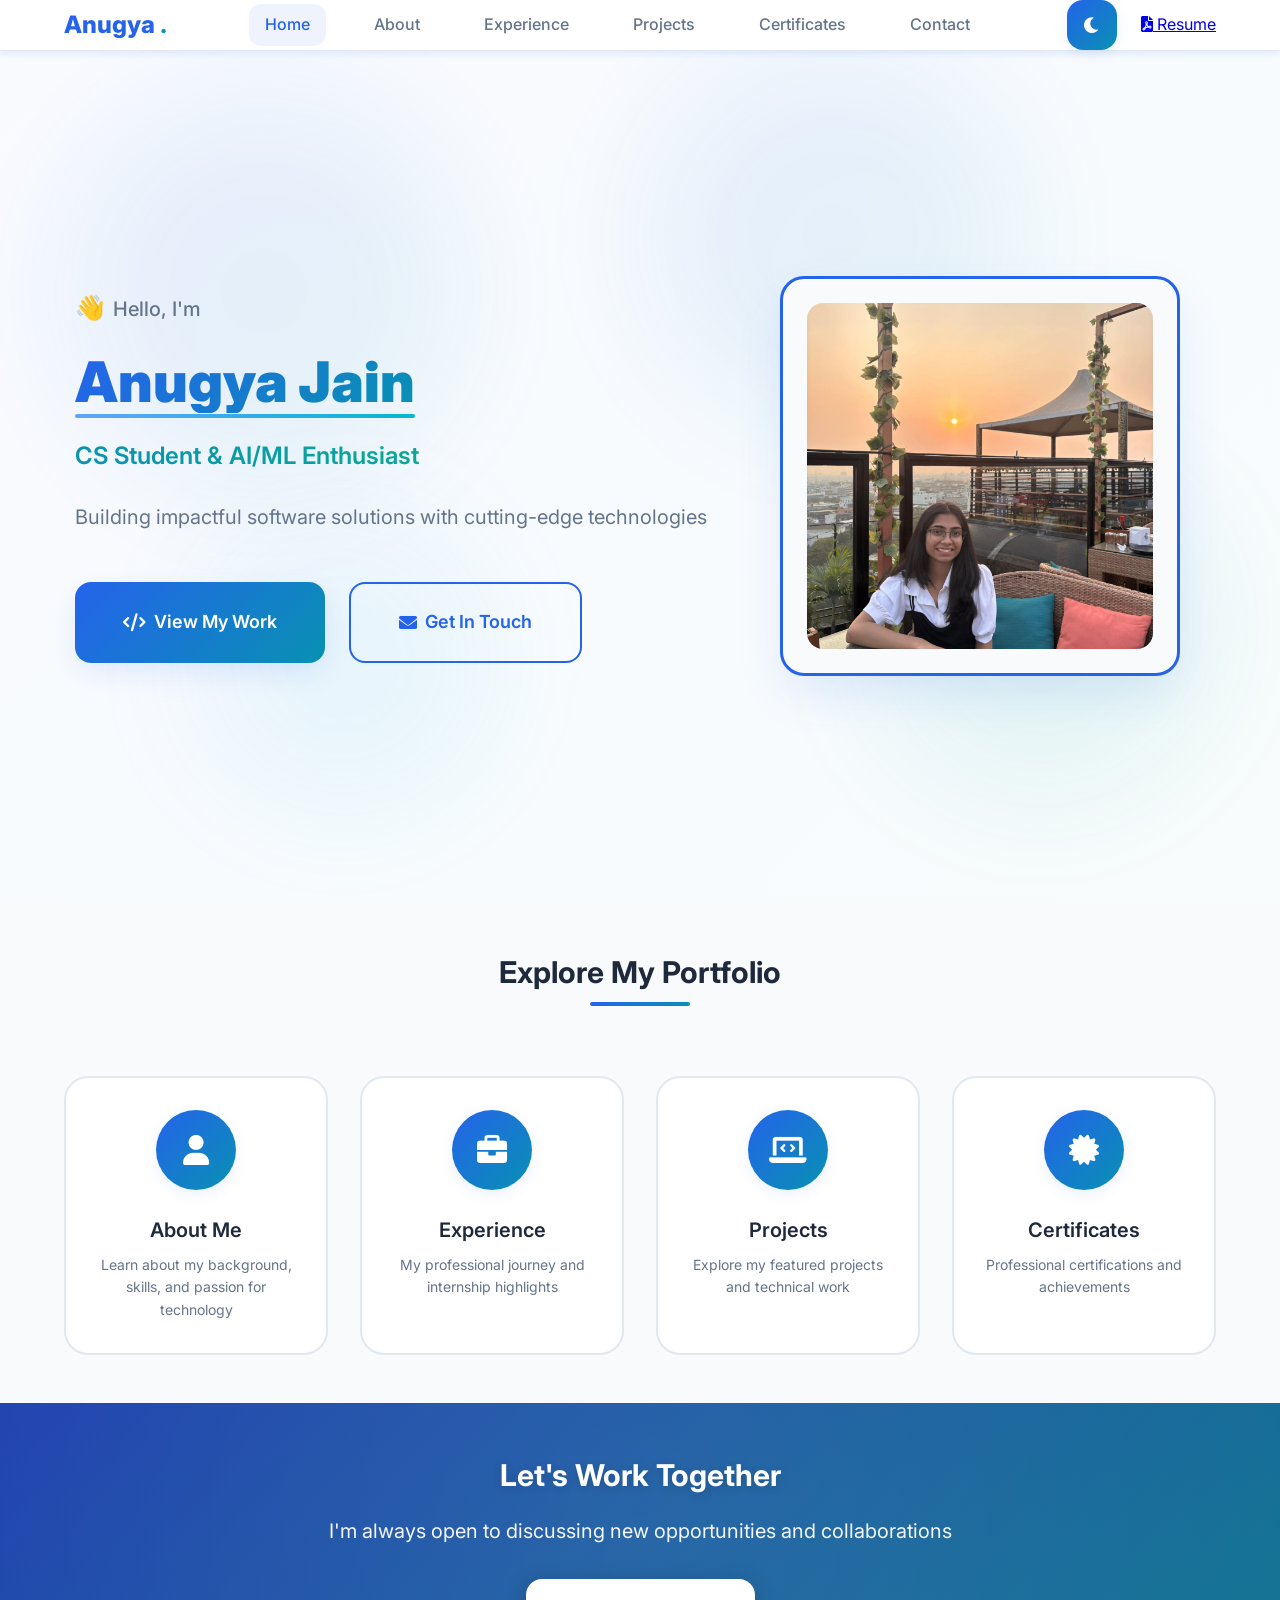
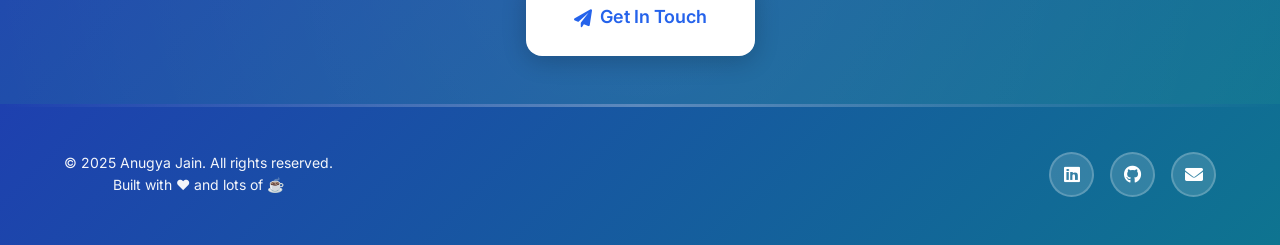
==== commit 47dabaaa: "updated files" ====
--- a/index.html
+++ b/index.html
@@ -1,4 +1,3 @@
-<<<<<<< HEAD
 <!DOCTYPE html>
 <html lang="en">
 <head>
@@ -162,169 +161,4 @@
 
 <script src="assets/js/main.js"></script>
 </body>
-=======
-<!DOCTYPE html>
-<html lang="en">
-<head>
-<meta charset="UTF-8" />
-<meta name="viewport" content="width=device-width, initial-scale=1" />
-<title>Anugya Jain - Portfolio</title>
-<link rel="stylesheet" href="assets/css/style.css" />
-<link href="https://fonts.googleapis.com/css2?family=Inter:wght@300;400;500;600;700;800&display=swap" rel="stylesheet">
-<link rel="stylesheet" href="https://cdnjs.cloudflare.com/ajax/libs/font-awesome/6.0.0/css/all.min.css">
-</head>
-<body>
-<header>
-  <nav class="container" aria-label="Primary navigation">
-    <div class="logo" tabindex="0" onclick="window.location.href='index.html'">
-      <span class="logo-text">Anugya</span>
-      <span class="logo-accent">.</span>
-    </div>
-    <div class="nav-links" role="menubar">
-      <a href="index.html" class="active" role="menuitem">Home</a>
-      <a href="about.html" role="menuitem">About</a>
-      <a href="experience.html" role="menuitem">Experience</a>
-      <a href="projects.html" role="menuitem">Projects</a>
-      <a href="certificates.html" role="menuitem">Certificates</a>
-      <a href="contact.html" role="menuitem">Contact</a>
-    </div>
-    <div class="nav-actions">
-      <button class="theme-toggle" id="theme-toggle" aria-label="Toggle theme">
-        <i class="fas fa-moon"></i>
-      </button>
-      <a href="resume.pdf" class="resume-btn" target="_blank">
-        <i class="fas fa-file-pdf"></i>
-        Resume
-      </a>  
-      <div class="mobile-menu-toggle" tabindex="0">
-        <span></span>
-        <span></span>
-        <span></span>
-      </div>
-    </div>
-  </nav>
-</header>
-
-<main>
-  <section class="hero" aria-label="Introduction">
-    <div class="hero-background">
-      <div class="floating-shapes">
-        <div class="shape shape-1"></div>
-        <div class="shape shape-2"></div>
-        <div class="shape shape-3"></div>
-        <div class="shape shape-4"></div>
-      </div>
-    </div>
-    <div class="container">
-      <div class="hero-content">
-        <div class="hero-text">
-          <div class="greeting">
-            <span class="wave">👋</span>
-            <span>Hello, I'm</span>
-          </div>
-          <h1 class="hero-title">
-            <span class="name-highlight">Anugya Jain</span>
-          </h1>
-          <p class="hero-subtitle">CS Student & AI/ML Enthusiast</p>
-          <p class="hero-description">
-            Building impactful software solutions with cutting-edge technologies
-          </p>
-          <div class="hero-buttons">
-            <a href="projects.html" class="btn-primary" role="button" tabindex="0">
-              <i class="fas fa-code"></i>
-              View My Work
-            </a>
-            <a href="contact.html" class="btn-secondary" role="button" tabindex="0">
-              <i class="fas fa-envelope"></i>
-              Get In Touch
-            </a>
-          </div>
-        </div>
-        <div class="hero-image">
-          <div class="image-container">
-            <img src="profile img.jpg" alt="Anugya Jain" class="profile-image" />
-          </div>
-        </div>
-      </div>
-    </div>
-  </section>
-
-  <section class="quick-links">
-    <div class="container">
-      <h2 class="section-title">Explore My Portfolio</h2>
-      <div class="links-grid">
-        <a href="about.html" class="quick-link-card">
-          <div class="link-icon">
-            <i class="fas fa-user"></i>
-          </div>
-          <h3>About Me</h3>
-          <p>Learn about my background, skills, and passion for technology</p>
-        </a>
-        
-        <a href="experience.html" class="quick-link-card">
-          <div class="link-icon">
-            <i class="fas fa-briefcase"></i>
-          </div>
-          <h3>Experience</h3>
-          <p>My professional journey and internship highlights</p>
-        </a>
-        
-        <a href="projects.html" class="quick-link-card">
-          <div class="link-icon">
-            <i class="fas fa-laptop-code"></i>
-          </div>
-          <h3>Projects</h3>
-          <p>Explore my featured projects and technical work</p>
-        </a>
-        
-        <a href="certificates.html" class="quick-link-card">
-          <div class="link-icon">
-            <i class="fas fa-certificate"></i>
-          </div>
-          <h3>Certificates</h3>
-          <p>Professional certifications and achievements</p>
-        </a>
-      </div>
-    </div>
-  </section>
-
-  <section class="cta-section">
-    <div class="container">
-      <div class="cta-content">
-        <h2>Let's Work Together</h2>
-        <p>I'm always open to discussing new opportunities and collaborations</p>
-        <a href="contact.html" class="btn-primary">
-          <i class="fas fa-paper-plane"></i>
-          Get In Touch
-        </a>
-      </div>
-    </div>
-  </section>
-</main>
-
-<footer>
-  <div class="container">
-    <div class="footer-content">
-      <div class="footer-text">
-        <p>&copy; 2025 Anugya Jain. All rights reserved.</p>
-        <p>Built with ❤️ and lots of ☕</p>
-      </div>
-      <div class="footer-links">
-        <a href="https://www.linkedin.com/in/anugya-jain-21744b290/" target="_blank" rel="noopener noreferrer">
-          <i class="fab fa-linkedin"></i>
-        </a>
-        <a href="https://github.com/Anugyajain27" target="_blank" rel="noopener noreferrer">
-          <i class="fab fa-github"></i>
-        </a>
-        <a href="mailto:anugya.jain27@gmail.com">
-          <i class="fas fa-envelope"></i>
-        </a>
-      </div>
-    </div>
-  </div>
-</footer>
-
-<script src="assets/js/main.js"></script>
-</body>
->>>>>>> cf466361fcace3431871df19014ea0b90baac77e
 </html>
--- a/assets/css/style.css
+++ b/assets/css/style.css
@@ -1,4 +1,3 @@
-<<<<<<< HEAD
 :root {
   --color-primary: #2563eb;
   --color-primary-light: #60a5fa;
@@ -1985,1992 +1984,4 @@
 ::-moz-selection {
   background: var(--color-primary);
   color: white;
-=======
-:root {
-  --color-primary: #2563eb;
-  --color-primary-light: #60a5fa;
-  --color-primary-dark: #1e40af;
-  --color-accent: #0891b2;
-  --color-accent-light: #06b6d4;
-  --color-accent-dark: #0e7490;
-  --color-success: #10b981;
-  --color-warning: #f59e0b;
-  --color-error: #ef4444;
-  --color-text: #64748b;
-  --color-text-dark: #1e293b;
-  --color-bg: #ffffff;
-  --color-bg-secondary: #f8fafc;
-  --color-bg-tertiary: #f1f5f9;
-  --color-border: #e2e8f0;
-  --color-shadow: rgba(37, 99, 235, 0.12);
-  --color-shadow-light: rgba(37, 99, 235, 0.08);
-  
-  --gradient-primary: linear-gradient(135deg, #2563eb 0%, #0891b2 100%);
-  --gradient-secondary: linear-gradient(135deg, #0891b2 0%, #10b981 100%);
-  --gradient-accent: linear-gradient(135deg, #60a5fa 0%, #06b6d4 100%);
-  --gradient-hero: linear-gradient(135deg, #1e40af 0%, #0e7490 100%);
-  
-  --spacing-xs: 0.25rem;
-  --spacing-sm: 0.5rem;
-  --spacing-md: 1rem;
-  --spacing-lg: 1.5rem;
-  --spacing-xl: 2rem;
-  --spacing-2xl: 3rem;
-  
-  --font-sans: 'Inter', -apple-system, BlinkMacSystemFont, 'Segoe UI', Roboto, sans-serif;
-  --font-size-xs: 0.75rem;
-  --font-size-sm: 0.875rem;
-  --font-size-base: 1rem;
-  --font-size-lg: 1.125rem;
-  --font-size-xl: 1.25rem;
-  --font-size-2xl: 1.5rem;
-  --font-size-3xl: 1.875rem;
-  --font-size-4xl: 2.25rem;
-  
-  --shadow-sm: 0 2px 8px 0 var(--color-shadow);
-  --shadow-md: 0 4px 16px -2px var(--color-shadow);
-  --shadow-lg: 0 10px 30px -3px var(--color-shadow);
-  --shadow-xl: 0 20px 50px -5px var(--color-shadow);
-  
-  --border-radius: 0.75rem;
-  --border-radius-lg: 1rem;
-  --border-radius-xl: 1.5rem;
-  
-  --transition-fast: 0.2s cubic-bezier(0.4, 0, 0.2, 1);
-  --transition-normal: 0.3s cubic-bezier(0.4, 0, 0.2, 1);
-  --transition-slow: 0.5s cubic-bezier(0.4, 0, 0.2, 1);
-}
-
-[data-theme="dark"] {
-  --color-primary: #3b82f6;
-  --color-primary-light: #60a5fa;
-  --color-primary-dark: #2563eb;
-  --color-accent: #06b6d4;
-  --color-accent-light: #22d3ee;
-  --color-accent-dark: #0891b2;
-  --color-success: #34d399;
-  --color-warning: #fbbf24;
-  --color-error: #f87171;
-  --color-text: #94a3b8;
-  --color-text-dark: #f1f5f9;
-  --color-bg: #0f172a;
-  --color-bg-secondary: #1e293b;
-  --color-bg-tertiary: #334155;
-  --color-border: #475569;
-  --color-shadow: rgba(59, 130, 246, 0.2);
-  --color-shadow-light: rgba(59, 130, 246, 0.12);
-  
-  --gradient-primary: linear-gradient(135deg, #3b82f6 0%, #06b6d4 100%);
-  --gradient-secondary: linear-gradient(135deg, #06b6d4 0%, #10b981 100%);
-  --gradient-accent: linear-gradient(135deg, #60a5fa 0%, #22d3ee 100%);
-  --gradient-hero: linear-gradient(135deg, #2563eb 0%, #0891b2 100%);
-}
-
-* {
-  margin: 0;
-  padding: 0;
-  box-sizing: border-box;
-}
-
-body {
-  font-family: var(--font-sans);
-  line-height: 1.6;
-  color: var(--color-text);
-  background-color: var(--color-bg);
-  transition: background-color var(--transition-normal), color var(--transition-normal);
-}
-
-.container {
-  max-width: 1200px;
-  margin: 0 auto;
-  padding: 0 var(--spacing-lg);
-}
-
-/* Header Styles */
-header {
-  position: fixed;
-  top: 0;
-  width: 100%;
-  background: rgba(255, 255, 255, 0.95);
-  backdrop-filter: blur(12px);
-  -webkit-backdrop-filter: blur(12px);
-  border-bottom: 1px solid var(--color-border);
-  z-index: 1000;
-  transition: all var(--transition-normal);
-  box-shadow: var(--shadow-sm);
-}
-
-[data-theme="dark"] header {
-  background: rgba(15, 23, 42, 0.95);
-}
-
-nav {
-  display: flex;
-  align-items: center;
-  justify-content: space-between;
-  padding: var(--spacing-lg) var(--spacing-lg);
-}
-
-.logo {
-  font-size: var(--font-size-2xl);
-  font-weight: 800;
-  color: var(--color-primary);
-  cursor: pointer;
-  transition: all var(--transition-fast);
-}
-
-.logo:hover {
-  transform: scale(1.05);
-}
-
-.logo-accent {
-  color: var(--color-accent);
-  animation: pulse 2s infinite;
-}
-
-.nav-links {
-  display: flex;
-  gap: var(--spacing-xl);
-  list-style: none;
-}
-
-.nav-links a {
-  color: var(--color-text);
-  text-decoration: none;
-  font-weight: 500;
-  font-size: var(--font-size-base);
-  transition: all var(--transition-fast);
-  position: relative;
-  padding: var(--spacing-sm) var(--spacing-md);
-  border-radius: var(--border-radius);
-}
-
-.nav-links a.active {
-  color: var(--color-primary);
-  background: rgba(37, 99, 235, 0.08);
-}
-
-.nav-links a::after {
-  content: '';
-  position: absolute;
-  bottom: 0;
-  left: 50%;
-  transform: translateX(-50%) scaleX(0);
-  width: 80%;
-  height: 2px;
-  background: var(--gradient-primary);
-  transition: transform var(--transition-fast);
-}
-
-.nav-links a:hover::after {
-  transform: translateX(-50%) scaleX(1);
-}
-
-.nav-links a:hover {
-  color: var(--color-primary);
-  transform: translateY(-2px);
-}
-
-.nav-actions {
-  display: flex;
-  align-items: center;
-  gap: var(--spacing-lg);
-}
-
-.theme-toggle {
-  background: var(--gradient-primary);
-  border: none;
-  border-radius: var(--border-radius-lg);
-  padding: var(--spacing-md);
-  color: white;
-  cursor: pointer;
-  transition: all var(--transition-fast);
-  width: 50px;
-  height: 50px;
-  display: flex;
-  align-items: center;
-  justify-content: center;
-  font-size: var(--font-size-lg);
-  box-shadow: var(--shadow-md);
-}
-
-.theme-toggle:hover {
-  transform: translateY(-2px) scale(1.05);
-  box-shadow: var(--shadow-lg);
-}
-
-.mobile-menu-toggle {
-  display: none;
-  flex-direction: column;
-  cursor: pointer;
-  padding: var(--spacing-sm);
-  border-radius: var(--border-radius);
-  transition: all var(--transition-fast);
-}
-
-.mobile-menu-toggle:hover {
-  background: var(--color-bg-secondary);
-}
-
-.mobile-menu-toggle span {
-  width: 30px;
-  height: 3px;
-  background: var(--color-text-dark);
-  margin: 3px 0;
-  transition: all var(--transition-fast);
-  border-radius: 2px;
-}
-
-/* Page Content Styles */
-.page-content {
-  padding-top: 100px;
-  min-height: calc(100vh - 200px);
-}
-
-.page-header {
-  background: var(--gradient-hero);
-  padding: var(--spacing-2xl) 0;
-  text-align: center;
-  margin-bottom: var(--spacing-2xl);
-  position: relative;
-  overflow: hidden;
-}
-
-.page-header::before {
-  content: '';
-  position: absolute;
-  top: 0;
-  left: 0;
-  right: 0;
-  bottom: 0;
-  background: linear-gradient(45deg, transparent 30%, rgba(255, 255, 255, 0.08) 50%, transparent 70%);
-  animation: shimmerMove 3s infinite;
-}
-
-@keyframes shimmerMove {
-  0% { transform: translateX(-100%); }
-  100% { transform: translateX(100%); }
-}
-
-.page-title {
-  font-size: var(--font-size-4xl);
-  font-weight: 900;
-  color: white;
-  margin-bottom: var(--spacing-sm);
-  text-shadow: 0 2px 10px rgba(0, 0, 0, 0.15);
-}
-
-.page-subtitle {
-  font-size: var(--font-size-xl);
-  color: rgba(255, 255, 255, 0.95);
-  font-weight: 400;
-}
-
-/* Hero Section */
-.hero {
-  min-height: 100vh;
-  display: flex;
-  align-items: center;
-  position: relative;
-  overflow: hidden;
-  padding-top: 100px;
-}
-
-.hero-background {
-  position: absolute;
-  top: 0;
-  left: 0;
-  width: 100%;
-  height: 100%;
-  z-index: -1;
-  background: linear-gradient(135deg, rgba(37, 99, 235, 0.03) 0%, rgba(8, 145, 178, 0.03) 100%);
-}
-
-.floating-shapes {
-  position: absolute;
-  width: 100%;
-  height: 100%;
-}
-
-.shape {
-  position: absolute;
-  border-radius: 50%;
-  opacity: 0.08;
-  animation: float 8s ease-in-out infinite;
-  filter: blur(60px);
-}
-
-.shape-1 {
-  width: 400px;
-  height: 400px;
-  top: 10%;
-  left: 5%;
-  background: var(--gradient-primary);
-  animation-delay: 0s;
-}
-
-.shape-2 {
-  width: 350px;
-  height: 350px;
-  top: 50%;
-  right: 5%;
-  background: var(--gradient-secondary);
-  animation-delay: 2s;
-}
-
-.shape-3 {
-  width: 300px;
-  height: 300px;
-  bottom: 10%;
-  left: 15%;
-  background: var(--gradient-accent);
-  animation-delay: 4s;
-}
-
-.shape-4 {
-  width: 380px;
-  height: 380px;
-  top: 5%;
-  right: 20%;
-  background: var(--gradient-primary);
-  animation-delay: 1s;
-}
-
-@keyframes float {
-  0%, 100% { 
-    transform: translateY(0px) translateX(0px) scale(1); 
-  }
-  33% { 
-    transform: translateY(-30px) translateX(20px) scale(1.05); 
-  }
-  66% { 
-    transform: translateY(20px) translateX(-20px) scale(0.95); 
-  }
-}
-
-.hero-content {
-  display: grid;
-  grid-template-columns: 1fr 450px;
-  gap: var(--spacing-2xl);
-  align-items: center;
-  width: 100%;
-}
-
-.hero-text {
-  animation: fadeInUp 1s ease-out;
-}
-
-.greeting {
-  display: flex;
-  align-items: center;
-  gap: var(--spacing-sm);
-  font-size: var(--font-size-xl);
-  margin-bottom: var(--spacing-lg);
-  color: var(--color-text);
-  font-weight: 500;
-}
-
-.wave {
-  animation: wave 2s infinite;
-  transform-origin: 70% 70%;
-  display: inline-block;
-  font-size: var(--font-size-2xl);
-}
-
-@keyframes wave {
-  0%, 100% { transform: rotate(0deg); }
-  10%, 30% { transform: rotate(14deg); }
-  20% { transform: rotate(-8deg); }
-}
-
-.hero-title {
-  font-size: 3.5rem;
-  font-weight: 900;
-  line-height: 1.1;
-  margin-bottom: var(--spacing-lg);
-  color: var(--color-text-dark);
-}
-
-.name-highlight {
-  background: var(--gradient-primary);
-  -webkit-background-clip: text;
-  -webkit-text-fill-color: transparent;
-  background-clip: text;
-  position: relative;
-  display: inline-block;
-}
-
-.name-highlight::after {
-  content: '';
-  position: absolute;
-  bottom: -5px;
-  left: 0;
-  right: 0;
-  height: 4px;
-  background: var(--gradient-accent);
-  border-radius: 2px;
-  animation: shimmer 2s infinite;
-}
-
-@keyframes shimmer {
-  0%, 100% { opacity: 0.6; transform: scaleX(1); }
-  50% { opacity: 1; transform: scaleX(1.05); }
-}
-
-.hero-subtitle {
-  font-size: var(--font-size-2xl);
-  font-weight: 600;
-  background: var(--gradient-secondary);
-  -webkit-background-clip: text;
-  -webkit-text-fill-color: transparent;
-  background-clip: text;
-  margin-bottom: var(--spacing-lg);
-}
-
-.hero-description {
-  font-size: var(--font-size-xl);
-  color: var(--color-text);
-  margin-bottom: var(--spacing-2xl);
-  line-height: 1.7;
-  font-weight: 400;
-}
-
-.hero-buttons {
-  display: flex;
-  gap: var(--spacing-lg);
-  flex-wrap: wrap;
-}
-
-.btn-primary,
-.btn-secondary {
-  display: inline-flex;
-  align-items: center;
-  gap: var(--spacing-sm);
-  padding: var(--spacing-lg) var(--spacing-2xl);
-  border-radius: var(--border-radius-lg);
-  font-weight: 600;
-  text-decoration: none;
-  transition: all var(--transition-fast);
-  cursor: pointer;
-  border: none;
-  font-size: var(--font-size-lg);
-  position: relative;
-  overflow: hidden;
-}
-
-.btn-primary {
-  background: var(--gradient-primary);
-  color: white;
-  box-shadow: var(--shadow-lg);
-}
-
-.btn-primary::before {
-  content: '';
-  position: absolute;
-  top: 0;
-  left: -100%;
-  width: 100%;
-  height: 100%;
-  background: linear-gradient(90deg, transparent, rgba(255,255,255,0.3), transparent);
-  transition: left var(--transition-slow);
-}
-
-.btn-primary:hover::before {
-  left: 100%;
-}
-
-.btn-primary:hover {
-  transform: translateY(-3px);
-  box-shadow: var(--shadow-xl);
-}
-
-.btn-secondary {
-  background: transparent;
-  color: var(--color-primary);
-  border: 2px solid var(--color-primary);
-  position: relative;
-}
-
-.btn-secondary::before {
-  content: '';
-  position: absolute;
-  top: 0;
-  left: 0;
-  right: 0;
-  bottom: 0;
-  background: var(--gradient-primary);
-  opacity: 0;
-  transition: opacity var(--transition-fast);
-  z-index: -1;
-  border-radius: var(--border-radius-lg);
-}
-
-.btn-secondary:hover::before {
-  opacity: 0.1;
-}
-
-.btn-secondary:hover {
-  transform: translateY(-3px);
-  box-shadow: var(--shadow-lg);
-}
-
-.hero-image {
-  display: flex;
-  justify-content: center;
-  align-items: center;
-}
-
-.image-container {
-  position: relative;
-  width: 400px;
-  height: 400px;
-  background: var(--color-bg-secondary);
-  border-radius: var(--border-radius-xl);
-  padding: var(--spacing-lg);
-  box-shadow: var(--shadow-xl);
-  border: 3px solid var(--color-primary);
-}
-
-.profile-image {
-  width: 100%;
-  height: 100%;
-  object-fit: cover;
-  border-radius: var(--border-radius-lg);
-  display: block;
-}
-
-/* Quick Links Section */
-.quick-links {
-  padding: var(--spacing-2xl) 0;
-  background: var(--color-bg-secondary);
-}
-
-.links-grid {
-  display: grid;
-  grid-template-columns: repeat(auto-fit, minmax(250px, 1fr));
-  gap: var(--spacing-xl);
-  margin-top: var(--spacing-xl);
-}
-
-.quick-link-card {
-  background: var(--color-bg);
-  padding: var(--spacing-xl);
-  border-radius: var(--border-radius-xl);
-  text-align: center;
-  text-decoration: none;
-  color: var(--color-text);
-  border: 2px solid var(--color-border);
-  transition: all var(--transition-normal);
-  position: relative;
-  overflow: hidden;
-}
-
-.quick-link-card::before {
-  content: '';
-  position: absolute;
-  top: 0;
-  left: 0;
-  right: 0;
-  height: 4px;
-  background: var(--gradient-primary);
-  transform: scaleX(0);
-  transition: transform var(--transition-normal);
-}
-
-.quick-link-card:hover::before {
-  transform: scaleX(1);
-}
-
-.quick-link-card:hover {
-  transform: translateY(-8px);
-  box-shadow: var(--shadow-xl);
-  border-color: var(--color-primary);
-}
-
-.link-icon {
-  width: 80px;
-  height: 80px;
-  background: var(--gradient-primary);
-  border-radius: 50%;
-  display: flex;
-  align-items: center;
-  justify-content: center;
-  margin: 0 auto var(--spacing-lg);
-  font-size: var(--font-size-3xl);
-  color: white;
-  transition: all var(--transition-normal);
-  box-shadow: var(--shadow-md);
-}
-
-.quick-link-card:hover .link-icon {
-  transform: scale(1.15) rotate(5deg);
-  box-shadow: var(--shadow-lg);
-}
-
-.quick-link-card h3 {
-  font-size: var(--font-size-xl);
-  color: var(--color-text-dark);
-  margin-bottom: var(--spacing-sm);
-  font-weight: 600;
-}
-
-.quick-link-card p {
-  font-size: var(--font-size-sm);
-  color: var(--color-text);
-}
-
-/* CTA Section */
-.cta-section {
-  padding: var(--spacing-2xl) 0;
-  background: var(--gradient-hero);
-  text-align: center;
-  position: relative;
-  overflow: hidden;
-}
-
-.cta-section::before {
-  content: '';
-  position: absolute;
-  top: -50%;
-  left: -50%;
-  width: 200%;
-  height: 200%;
-  background: radial-gradient(circle, rgba(255,255,255,0.08) 0%, transparent 70%);
-  animation: rotateGradient 10s linear infinite;
-}
-
-@keyframes rotateGradient {
-  0% { transform: rotate(0deg); }
-  100% { transform: rotate(360deg); }
-}
-
-.cta-content {
-  position: relative;
-  z-index: 1;
-}
-
-.cta-content h2 {
-  font-size: var(--font-size-3xl);
-  color: white;
-  margin-bottom: var(--spacing-md);
-  font-weight: 700;
-  text-shadow: 0 2px 10px rgba(0, 0, 0, 0.15);
-}
-
-.cta-content p {
-  font-size: var(--font-size-xl);
-  color: rgba(255, 255, 255, 0.95);
-  margin-bottom: var(--spacing-xl);
-}
-
-.cta-content .btn-primary {
-  background: white;
-  color: var(--color-primary);
-  box-shadow: 0 5px 25px rgba(0, 0, 0, 0.2);
-}
-
-.cta-content .btn-primary:hover {
-  transform: translateY(-3px) scale(1.05);
-  box-shadow: 0 10px 35px rgba(0, 0, 0, 0.3);
-}
-
-/* Section Styles */
-section {
-  padding: var(--spacing-2xl) 0;
-}
-
-.section-title {
-  font-size: var(--font-size-3xl);
-  font-weight: 700;
-  text-align: center;
-  margin-bottom: var(--spacing-2xl);
-  color: var(--color-text-dark);
-  position: relative;
-  display: inline-block;
-  width: 100%;
-}
-
-.section-title::after {
-  content: '';
-  position: absolute;
-  bottom: -10px;
-  left: 50%;
-  transform: translateX(-50%);
-  width: 100px;
-  height: 4px;
-  background: var(--gradient-primary);
-  border-radius: 2px;
-}
-
-.title-accent {
-  background: var(--gradient-primary);
-  -webkit-background-clip: text;
-  -webkit-text-fill-color: transparent;
-  background-clip: text;
-}
-
-/* About Section */
-.about {
-  background: var(--color-bg-secondary);
-}
-
-.about-content {
-  display: grid;
-  grid-template-columns: 1fr 400px;
-  gap: var(--spacing-2xl);
-  align-items: center;
-}
-
-.about-text {
-  animation: fadeInUp 1s ease-out;
-}
-
-.about-intro {
-  font-size: var(--font-size-lg);
-  color: var(--color-text-dark);
-  font-weight: 600;
-  margin-bottom: var(--spacing-lg);
-  position: relative;
-  padding-left: var(--spacing-md);
-}
-
-.about-intro::before {
-  content: '';
-  position: absolute;
-  left: 0;
-  top: 0;
-  bottom: 0;
-  width: 4px;
-  background: var(--gradient-primary);
-  border-radius: 2px;
-}
-
-.about-text p {
-  margin-bottom: var(--spacing-lg);
-  font-size: var(--font-size-lg);
-  line-height: 1.7;
-}
-
-.about-stats {
-  display: flex;
-  gap: var(--spacing-xl);
-  margin-top: var(--spacing-xl);
-}
-
-.stat {
-  text-align: center;
-  padding: var(--spacing-lg);
-  background: var(--color-bg);
-  border-radius: var(--border-radius);
-  flex: 1;
-  border: 2px solid var(--color-border);
-  transition: all var(--transition-fast);
-}
-
-.stat:hover {
-  transform: translateY(-5px);
-  border-color: var(--color-primary);
-  box-shadow: var(--shadow-md);
-}
-
-.stat-number {
-  font-size: var(--font-size-3xl);
-  font-weight: 800;
-  background: var(--gradient-primary);
-  -webkit-background-clip: text;
-  -webkit-text-fill-color: transparent;
-  background-clip: text;
-  margin-bottom: var(--spacing-sm);
-}
-
-.stat-label {
-  font-size: var(--font-size-sm);
-  color: var(--color-text);
-  text-transform: uppercase;
-  letter-spacing: 0.5px;
-}
-
-.about-image {
-  display: flex;
-  justify-content: center;
-  animation: fadeInUp 1s ease-out 0.3s both;
-}
-
-.about-image-container {
-  position: relative;
-  width: 300px;
-  height: 400px;
-}
-
-.about-photo {
-  width: 100%;
-  height: 100%;
-  object-fit: cover;
-  border-radius: var(--border-radius-lg);
-  box-shadow: var(--shadow-xl);
-  border: 3px solid var(--color-primary);
-}
-
-.tech-icons {
-  position: absolute;
-  bottom: -20px;
-  right: -20px;
-  display: flex;
-  gap: var(--spacing-sm);
-}
-
-.tech-icons i {
-  width: 50px;
-  height: 50px;
-  display: flex;
-  align-items: center;
-  justify-content: center;
-  background: var(--color-bg);
-  border-radius: 50%;
-  color: var(--color-primary);
-  font-size: var(--font-size-xl);
-  box-shadow: var(--shadow-md);
-  animation: bounce 2s infinite;
-  border: 2px solid var(--color-primary);
-}
-
-.tech-icons i:nth-child(2) { animation-delay: 0.2s; }
-.tech-icons i:nth-child(3) { animation-delay: 0.4s; }
-.tech-icons i:nth-child(4) { animation-delay: 0.6s; }
-
-@keyframes bounce {
-  0%, 100% { transform: translateY(0); }
-  50% { transform: translateY(-10px); }
-}
-
-/* Experience Section */
-.experience {
-  background: var(--color-bg);
-}
-
-.timeline {
-  position: relative;
-  max-width: 800px;
-  margin: 0 auto;
-}
-
-.timeline::before {
-  content: '';
-  position: absolute;
-  left: 50%;
-  top: 0;
-  height: 100%;
-  width: 3px;
-  background: var(--gradient-primary);
-  transform: translateX(-50%);
-  border-radius: 2px;
-}
-
-.timeline-item {
-  position: relative;
-  margin-bottom: var(--spacing-2xl);
-  opacity: 0;
-  transform: translateY(20px);
-  transition: all var(--transition-slow);
-}
-
-.timeline-item.animate-in {
-  opacity: 1;
-  transform: translateY(0);
-}
-
-.timeline-item:nth-child(odd) .timeline-content {
-  margin-left: 0;
-  margin-right: auto;
-  text-align: right;
-  padding-right: var(--spacing-xl);
-}
-
-.timeline-item:nth-child(even) .timeline-content {
-  margin-left: auto;
-  margin-right: 0;
-  text-align: left;
-  padding-left: var(--spacing-xl);
-}
-
-.timeline-marker {
-  position: absolute;
-  left: 50%;
-  top: 20px;
-  width: 20px;
-  height: 20px;
-  background: var(--gradient-primary);
-  border: 4px solid var(--color-bg);
-  border-radius: 50%;
-  transform: translateX(-50%);
-  z-index: 2;
-  box-shadow: 0 0 15px rgba(37, 99, 235, 0.4);
-}
-
-.timeline-content {
-  background: var(--color-bg);
-  padding: var(--spacing-xl);
-  border-radius: var(--border-radius-xl);
-  box-shadow: var(--shadow-md);
-  width: calc(50% - var(--spacing-lg));
-  border: 2px solid var(--color-border);
-  transition: all var(--transition-fast);
-  position: relative;
-  overflow: hidden;
-}
-
-.timeline-content::before {
-  content: '';
-  position: absolute;
-  top: 0;
-  left: 0;
-  right: 0;
-  height: 3px;
-  background: var(--gradient-primary);
-}
-
-.timeline-content:hover {
-  transform: translateY(-5px);
-  box-shadow: var(--shadow-lg);
-  border-color: var(--color-primary);
-}
-
-.timeline-header {
-  margin-bottom: var(--spacing-md);
-}
-
-.timeline-title {
-  font-size: var(--font-size-xl);
-  font-weight: 600;
-  color: var(--color-text-dark);
-  margin-bottom: var(--spacing-sm);
-}
-
-.timeline-company {
-  display: block;
-  font-weight: 500;
-  color: var(--color-primary);
-  margin-bottom: var(--spacing-xs);
-}
-
-.timeline-date {
-  font-size: var(--font-size-sm);
-  color: var(--color-text);
-}
-
-.achievement-badge {
-  display: inline-block;
-  background: var(--gradient-accent);
-  color: white;
-  padding: var(--spacing-xs) var(--spacing-md);
-  border-radius: var(--border-radius-lg);
-  font-size: var(--font-size-xs);
-  font-weight: 600;
-  margin-bottom: var(--spacing-md);
-  text-transform: uppercase;
-  box-shadow: var(--shadow-sm);
-}
-
-.timeline-description {
-  line-height: 1.6;
-  margin-bottom: var(--spacing-md);
-  color: var(--color-text);
-}
-
-.timeline-skills {
-  display: flex;
-  flex-wrap: wrap;
-  gap: var(--spacing-sm);
-}
-
-.timeline-skills .skill-tag {
-  background: rgba(37, 99, 235, 0.08);
-  color: var(--color-primary);
-  padding: var(--spacing-xs) var(--spacing-sm);
-  border-radius: var(--border-radius);
-  font-size: var(--font-size-xs);
-  font-weight: 500;
-  border: 1px solid rgba(37, 99, 235, 0.15);
-  transition: all var(--transition-fast);
-}
-
-.timeline-skills .skill-tag:hover {
-  background: var(--gradient-primary);
-  color: white;
-  transform: translateY(-2px);
-}
-
-/* Skills Section */
-#skills {
-  background: var(--color-bg-secondary);
-}
-
-.skills-categories {
-  display: grid;
-  grid-template-columns: repeat(auto-fit, minmax(280px, 1fr));
-  gap: var(--spacing-lg);
-}
-
-.skill-category {
-  background: var(--color-bg);
-  padding: var(--spacing-lg);
-  border-radius: var(--border-radius-xl);
-  box-shadow: var(--shadow-sm);
-  border: 2px solid var(--color-border);
-  transition: all var(--transition-normal);
-  opacity: 0;
-  transform: translateY(20px);
-  position: relative;
-  overflow: hidden;
-}
-
-.skill-category::before {
-  content: '';
-  position: absolute;
-  top: 0;
-  left: 0;
-  right: 0;
-  height: 3px;
-  background: var(--gradient-primary);
-  border-radius: var(--border-radius-xl) var(--border-radius-xl) 0 0;
-}
-
-.skill-category.animate-in {
-  opacity: 1;
-  transform: translateY(0);
-}
-
-.skill-category:hover {
-  transform: translateY(-5px);
-  box-shadow: var(--shadow-lg);
-  border-color: var(--color-primary-light);
-}
-
-.category-title {
-  display: flex;
-  align-items: center;
-  gap: var(--spacing-sm);
-  font-size: var(--font-size-lg);
-  font-weight: 600;
-  color: var(--color-text-dark);
-  margin-bottom: var(--spacing-md);
-  padding-bottom: var(--spacing-sm);
-  border-bottom: 2px solid var(--color-border);
-}
-
-.category-title i {
-  width: 40px;
-  height: 40px;
-  display: flex;
-  align-items: center;
-  justify-content: center;
-  background: var(--gradient-primary);
-  color: white;
-  border-radius: var(--border-radius);
-  font-size: var(--font-size-lg);
-  flex-shrink: 0;
-  box-shadow: var(--shadow-sm);
-}
-
-.skills-grid {
-  display: flex;
-  flex-wrap: wrap;
-  gap: var(--spacing-sm);
-}
-
-.skill-card {
-  background: var(--color-bg-secondary);
-  padding: var(--spacing-sm) var(--spacing-md);
-  border-radius: var(--border-radius);
-  display: inline-flex;
-  align-items: center;
-  gap: var(--spacing-xs);
-  transition: all var(--transition-fast);
-  cursor: pointer;
-  border: 2px solid var(--color-border);
-  font-size: var(--font-size-sm);
-  font-weight: 500;
-  color: var(--color-text-dark);
-}
-
-.skill-card:hover {
-  background: var(--gradient-primary);
-  color: white;
-  border-color: transparent;
-  transform: translateY(-3px);
-  box-shadow: var(--shadow-md);
-}
-
-.skill-card i {
-  font-size: var(--font-size-lg);
-  color: var(--color-primary);
-  transition: color var(--transition-fast);
-}
-
-.skill-card:hover i {
-  color: white;
-}
-
-/* Projects Section */
-#projects {
-  background: var(--color-bg);
-}
-
-.projects-subtitle {
-  margin: 3rem 0 1.5rem;
-  font-size: 1.6rem;
-  font-weight: 600;
-  color: var(--color-text-dark);
-  border-left: 4px solid var(--color-primary);
-  padding-left: 12px;
-}
-
-.projects-grid {
-  display: grid;
-  grid-template-columns: repeat(auto-fit, minmax(350px, 1fr));
-  gap: var(--spacing-xl);
-}
-
-.project-card {
-  background: var(--color-bg);
-  border-radius: var(--border-radius-xl);
-  overflow: hidden;
-  box-shadow: var(--shadow-md);
-  border: 2px solid var(--color-border);
-  transition: all var(--transition-slow);
-  position: relative;
-  opacity: 0;
-  transform: translateY(20px);
-  display: flex;
-  flex-direction: column;
-  height: 100%;
-}
-
-.project-card.animate-in {
-  opacity: 1;
-  transform: translateY(0);
-}
-
-.project-card::before {
-  content: '';
-  position: absolute;
-  top: 0;
-  left: 0;
-  right: 0;
-  height: 4px;
-  background: var(--gradient-primary);
-  transform: scaleX(0);
-  transition: transform var(--transition-normal);
-  z-index: 1;
-}
-
-.project-card:hover::before {
-  transform: scaleX(1);
-}
-
-.project-card:hover {
-  transform: translateY(-10px);
-  box-shadow: var(--shadow-xl);
-  border-color: var(--color-primary);
-}
-
-.project-image-container {
-  position: relative;
-  height: 200px;
-  overflow: hidden;
-}
-
-.project-image {
-  width: 100%;
-  height: 100%;
-  object-fit: cover;
-  transition: all var(--transition-slow);
-}
-
-.project-card:hover .project-image {
-  transform: scale(1.1);
-}
-
-.project-overlay {
-  position: absolute;
-  top: 0;
-  left: 0;
-  width: 100%;
-  height: 100%;
-  background: linear-gradient(135deg, rgba(37, 99, 235, 0.95) 0%, rgba(8, 145, 178, 0.95) 100%);
-  display: flex;
-  align-items: center;
-  justify-content: center;
-  opacity: 0;
-  transition: all var(--transition-fast);
-}
-
-.project-card:hover .project-overlay {
-  opacity: 1;
-}
-
-.project-links {
-  display: flex;
-  gap: var(--spacing-md);
-}
-
-.project-link-icon {
-  width: 60px;
-  height: 60px;
-  background: white;
-  border-radius: 50%;
-  display: flex;
-  align-items: center;
-  justify-content: center;
-  color: var(--color-primary);
-  font-size: var(--font-size-xl);
-  transition: all var(--transition-fast);
-  text-decoration: none;
-  box-shadow: 0 5px 15px rgba(0, 0, 0, 0.2);
-}
-
-.project-link-icon:hover {
-  background: var(--gradient-accent);
-  color: white;
-  transform: scale(1.15) rotate(5deg);
-}
-
-.project-content {
-  padding: var(--spacing-xl);
-}
-
-.project-category-tag {
-  background: var(--gradient-primary);
-  color: white;
-  padding: var(--spacing-xs) var(--spacing-md);
-  border-radius: var(--border-radius-lg);
-  font-size: var(--font-size-xs);
-  font-weight: 600;
-  display: inline-block;
-  margin-bottom: var(--spacing-md);
-  box-shadow: var(--shadow-sm);
-}
-
-.project-title {
-  font-size: var(--font-size-xl);
-  font-weight: 600;
-  color: var(--color-text-dark);
-  margin-bottom: var(--spacing-sm);
-}
-
-.project-description {
-  color: var(--color-text);
-  line-height: 1.6;
-  margin-bottom: var(--spacing-lg);
-}
-
-.project-tech {
-  display: flex;
-  flex-wrap: wrap;
-  gap: var(--spacing-sm);
-}
-
-.tech-tag {
-  background: var(--color-bg-secondary);
-  color: var(--color-primary);
-  padding: var(--spacing-xs) var(--spacing-sm);
-  border-radius: var(--border-radius);
-  font-size: var(--font-size-xs);
-  font-weight: 500;
-  border: 1px solid var(--color-border);
-  transition: all var(--transition-fast);
-}
-
-.tech-tag:hover {
-  background: var(--gradient-primary);
-  color: white;
-  transform: translateY(-2px);
-  border-color: transparent;
-}
-
-/* Certificates Section */
-.certificates {
-  background: var(--color-bg-secondary);
-}
-
-.certificates-grid {
-  display: grid;
-  grid-template-columns: repeat(auto-fit, minmax(300px, 1fr));
-  gap: var(--spacing-xl);
-}
-
-.certificate-card {
-  background: var(--color-bg);
-  padding: var(--spacing-xl);
-  border-radius: var(--border-radius-xl);
-  box-shadow: var(--shadow-md);
-  border: 2px solid var(--color-border);
-  transition: all var(--transition-fast);
-  text-align: center;
-  position: relative;
-  opacity: 0;
-  transform: translateY(20px);
-  overflow: hidden;
-}
-
-.certificate-card::before {
-  content: '';
-  position: absolute;
-  top: 0;
-  left: 0;
-  right: 0;
-  height: 3px;
-  background: var(--gradient-primary);
-}
-
-.certificate-card.animate-in {
-  opacity: 1;
-  transform: translateY(0);
-}
-
-.certificate-card:hover {
-  transform: translateY(-5px);
-  box-shadow: var(--shadow-lg);
-  border-color: var(--color-primary);
-}
-
-.certificate-icon {
-  width: 70px;
-  height: 70px;
-  background: var(--gradient-primary);
-  border-radius: 50%;
-  display: flex;
-  align-items: center;
-  justify-content: center;
-  margin: 0 auto var(--spacing-lg);
-  color: white;
-  font-size: var(--font-size-2xl);
-  box-shadow: var(--shadow-md);
-  transition: all var(--transition-fast);
-}
-
-.certificate-card:hover .certificate-icon {
-  transform: scale(1.1) rotate(5deg);
-  box-shadow: var(--shadow-lg);
-}
-
-.certificate-title {
-  font-size: var(--font-size-lg);
-  font-weight: 600;
-  color: var(--color-text-dark);
-  margin-bottom: var(--spacing-sm);
-}
-
-.certificate-issuer {
-  font-size: var(--font-size-base);
-  color: var(--color-primary);
-  font-weight: 600;
-  margin-bottom: var(--spacing-md);
-}
-
-.certificate-description {
-  color: var(--color-text);
-  line-height: 1.6;
-  margin-bottom: var(--spacing-lg);
-  font-size: var(--font-size-sm);
-}
-
-.certificate-skills {
-  display: flex;
-  flex-wrap: wrap;
-  gap: var(--spacing-sm);
-  justify-content: center;
-}
-
-.cert-tag {
-  background: var(--color-bg-secondary);
-  color: var(--color-primary);
-  padding: var(--spacing-xs) var(--spacing-sm);
-  border-radius: var(--border-radius);
-  font-size: var(--font-size-xs);
-  font-weight: 500;
-  border: 1px solid var(--color-border);
-  transition: all var(--transition-fast);
-}
-
-.cert-tag:hover {
-  background: var(--gradient-primary);
-  color: white;
-  transform: translateY(-2px);
-  border-color: transparent;
-}
-
-.view-certificate-btn {
-  margin-top: var(--spacing-lg);
-  display: inline-flex;
-  align-items: center;
-  gap: var(--spacing-sm);
-  padding: var(--spacing-md) var(--spacing-xl);
-  background: var(--gradient-primary);
-  color: white;
-  border: none;
-  border-radius: var(--border-radius-lg);
-  font-weight: 600;
-  font-size: var(--font-size-sm);
-  cursor: pointer;
-  transition: all var(--transition-fast);
-  text-transform: uppercase;
-  letter-spacing: 0.5px;
-  box-shadow: var(--shadow-sm);
-}
-
-.view-certificate-btn:hover {
-  transform: translateY(-2px);
-  box-shadow: var(--shadow-md);
-}
-
-.view-certificate-btn i {
-  font-size: var(--font-size-base);
-}
-
-/* Certificate Modal */
-.certificate-modal {
-  display: none;
-  position: fixed;
-  top: 0;
-  left: 0;
-  width: 100%;
-  height: 100%;
-  background: rgba(0, 0, 0, 0.85);
-  backdrop-filter: blur(8px);
-  z-index: 2000;
-  align-items: center;
-  justify-content: center;
-  opacity: 0;
-  transition: opacity var(--transition-normal);
-}
-
-.certificate-modal.show {
-  opacity: 1;
-}
-
-.certificate-modal-content {
-  background: var(--color-bg);
-  border-radius: var(--border-radius-xl);
-  box-shadow: var(--shadow-xl);
-  max-width: 90vw;
-  max-height: 90vh;
-  width: 800px;
-  border: 2px solid var(--color-border);
-  transform: scale(0.7);
-  transition: transform var(--transition-normal);
-  overflow: hidden;
-}
-
-.certificate-modal.show .certificate-modal-content {
-  transform: scale(1);
-}
-
-.certificate-modal-header {
-  display: flex;
-  justify-content: space-between;
-  align-items: center;
-  padding: var(--spacing-lg) var(--spacing-xl);
-  background: var(--gradient-hero);
-  color: white;
-}
-
-.certificate-modal-header h3 {
-  margin: 0;
-  font-size: var(--font-size-xl);
-  font-weight: 600;
-}
-
-.certificate-modal-close {
-  background: rgba(255, 255, 255, 0.15);
-  border: none;
-  color: white;
-  font-size: var(--font-size-xl);
-  cursor: pointer;
-  padding: var(--spacing-sm);
-  border-radius: 50%;
-  width: 40px;
-  height: 40px;
-  display: flex;
-  align-items: center;
-  justify-content: center;
-  transition: all var(--transition-fast);
-}
-
-.certificate-modal-close:hover {
-  background: rgba(255, 255, 255, 0.25);
-  transform: rotate(90deg);
-}
-
-.certificate-modal-body {
-  padding: var(--spacing-xl);
-  text-align: center;
-}
-
-.certificate-modal-image {
-  width: 100%;
-  height: auto;
-  max-height: 60vh;
-  object-fit: contain;
-  border-radius: var(--border-radius);
-  box-shadow: var(--shadow-md);
-}
-
-.certificate-modal-footer {
-  padding: var(--spacing-lg) var(--spacing-xl);
-  background: var(--color-bg-secondary);
-  border-top: 1px solid var(--color-border);
-  text-align: center;
-}
-
-.certificate-modal-footer .btn-primary {
-  margin: 0;
-}
-
-/* Contact Section */
-.contact-section {
-  background: var(--color-bg);
-}
-
-.contact-content {
-  display: grid;
-  grid-template-columns: 1fr 1fr;
-  gap: var(--spacing-2xl);
-  align-items: start;
-}
-
-.contact-text {
-  font-size: var(--font-size-lg);
-  line-height: 1.7;
-  margin-bottom: var(--spacing-xl);
-  color: var(--color-text);
-}
-
-.contact-methods {
-  display: flex;
-  flex-direction: column;
-  gap: var(--spacing-lg);
-}
-
-.contact-method {
-  display: flex;
-  align-items: center;
-  gap: var(--spacing-md);
-  padding: var(--spacing-lg);
-  background: var(--color-bg-secondary);
-  border-radius: var(--border-radius-lg);
-  box-shadow: var(--shadow-sm);
-  border: 2px solid var(--color-border);
-  transition: all var(--transition-fast);
-}
-
-.contact-method:hover {
-  box-shadow: var(--shadow-md);
-  transform: translateY(-3px);
-  border-color: var(--color-primary);
-}
-
-.contact-method i {
-  width: 60px;
-  height: 60px;
-  background: var(--gradient-primary);
-  color: white;
-  border-radius: 50%;
-  display: flex;
-  align-items: center;
-  justify-content: center;
-  font-size: var(--font-size-xl);
-  box-shadow: var(--shadow-sm);
-  flex-shrink: 0;
-}
-
-.contact-method h4 {
-  color: var(--color-text-dark);
-  margin-bottom: var(--spacing-xs);
-  font-size: var(--font-size-lg);
-  font-weight: 600;
-}
-
-.contact-method p {
-  color: var(--color-text);
-  font-size: var(--font-size-sm);
-}
-
-.contact-form {
-  background: var(--color-bg-secondary);
-  padding: var(--spacing-2xl);
-  border-radius: var(--border-radius-xl);
-  box-shadow: var(--shadow-md);
-  border: 2px solid var(--color-border);
-  position: relative;
-  overflow: hidden;
-}
-
-.contact-form::before {
-  content: '';
-  position: absolute;
-  top: 0;
-  left: 0;
-  right: 0;
-  height: 3px;
-  background: var(--gradient-primary);
-}
-
-.form-group {
-  margin-bottom: var(--spacing-lg);
-}
-
-.form-group label {
-  display: block;
-  margin-bottom: var(--spacing-sm);
-  font-weight: 600;
-  color: var(--color-text-dark);
-  font-size: var(--font-size-base);
-}
-
-.form-group input,
-.form-group textarea {
-  width: 100%;
-  padding: var(--spacing-md);
-  border: 2px solid var(--color-border);
-  border-radius: var(--border-radius);
-  font-family: var(--font-sans);
-  font-size: var(--font-size-base);
-  transition: all var(--transition-fast);
-  background: var(--color-bg);
-  color: var(--color-text-dark);
-}
-
-.form-group input:focus,
-.form-group textarea:focus {
-  outline: none;
-  border-color: var(--color-primary);
-  box-shadow: 0 0 0 3px rgba(37, 99, 235, 0.1);
-}
-
-/* Footer */
-footer {
-  background: var(--gradient-hero);
-  color: white;
-  padding: var(--spacing-2xl) 0;
-  text-align: center;
-  position: relative;
-  overflow: hidden;
-}
-
-footer::before {
-  content: '';
-  position: absolute;
-  top: 0;
-  left: 0;
-  right: 0;
-  height: 3px;
-  background: linear-gradient(90deg, transparent, rgba(255, 255, 255, 0.3), transparent);
-}
-
-.footer-content {
-  display: flex;
-  justify-content: space-between;
-  align-items: center;
-  flex-wrap: wrap;
-  gap: var(--spacing-md);
-  position: relative;
-  z-index: 1;
-}
-
-.footer-text p {
-  margin: 0;
-  font-size: var(--font-size-sm);
-  opacity: 0.95;
-}
-
-.footer-links {
-  display: flex;
-  gap: var(--spacing-md);
-}
-
-.footer-links a {
-  width: 45px;
-  height: 45px;
-  background: rgba(255, 255, 255, 0.15);
-  border-radius: 50%;
-  display: flex;
-  align-items: center;
-  justify-content: center;
-  color: white;
-  font-size: var(--font-size-lg);
-  transition: all var(--transition-fast);
-  text-decoration: none;
-  border: 2px solid rgba(255, 255, 255, 0.2);
-}
-
-.footer-links a:hover {
-  background: white;
-  color: var(--color-primary);
-  transform: translateY(-3px);
-  border-color: white;
-}
-
-/* Animations */
-@keyframes fadeInUp {
-  from {
-    opacity: 0;
-    transform: translateY(30px);
-  }
-  to {
-    opacity: 1;
-    transform: translateY(0);
-  }
-}
-
-@keyframes pulse {
-  0%, 100% {
-    opacity: 1;
-  }
-  50% {
-    opacity: 0.5;
-  }
-}
-
-/* Responsive Design */
-@media (max-width: 1024px) {
-  .hero-content {
-    grid-template-columns: 1fr;
-    text-align: center;
-    gap: var(--spacing-xl);
-  }
-  
-  .about-content {
-    grid-template-columns: 1fr;
-    gap: var(--spacing-xl);
-  }
-  
-  .contact-content {
-    grid-template-columns: 1fr;
-    gap: var(--spacing-xl);
-  }
-  
-  .timeline::before {
-    left: 30px;
-  }
-  
-  .timeline-item:nth-child(odd) .timeline-content,
-  .timeline-item:nth-child(even) .timeline-content {
-    width: calc(100% - 60px);
-    margin-left: 60px;
-    margin-right: 0;
-    text-align: left;
-    padding-left: var(--spacing-lg);
-    padding-right: var(--spacing-lg);
-  }
-  
-  .timeline-marker {
-    left: 30px;
-  }
-}
-
-@media (max-width: 768px) {
-  .container {
-    padding: 0 var(--spacing-md);
-  }
-
-  .nav-links {
-    display: none;
-    position: absolute;
-    top: 100%;
-    left: 0;
-    width: 100%;
-    background: rgba(255, 255, 255, 0.98);
-    backdrop-filter: blur(12px);
-    flex-direction: column;
-    padding: var(--spacing-md) 0;
-    box-shadow: var(--shadow-lg);
-    border: 1px solid var(--color-border);
-    border-top: none;
-    border-radius: 0 0 var(--border-radius-lg) var(--border-radius-lg);
-  }
-
-  [data-theme="dark"] .nav-links {
-    background: rgba(15, 23, 42, 0.98);
-  }
-
-  .nav-links.active {
-    display: flex;
-  }
-
-  .nav-links a {
-    padding: var(--spacing-md) var(--spacing-lg);
-  }
-
-  .mobile-menu-toggle {
-    display: flex;
-  }
-
-  .mobile-menu-toggle.active span:nth-child(1) {
-    transform: rotate(-45deg) translate(-5px, 6px);
-  }
-
-  .mobile-menu-toggle.active span:nth-child(2) {
-    opacity: 0;
-  }
-
-  .mobile-menu-toggle.active span:nth-child(3) {
-    transform: rotate(45deg) translate(-5px, -6px);
-  }
-
-  .hero {
-    padding-top: 100px;
-  }
-
-  .hero-title {
-    font-size: var(--font-size-3xl);
-  }
-
-  .hero-buttons {
-    justify-content: center;
-  }
-
-  .image-container {
-    width: 300px;
-    height: 300px;
-  }
-
-  .about-stats {
-    justify-content: center;
-    flex-wrap: wrap;
-  }
-
-  .stat {
-    flex: 1 1 calc(50% - var(--spacing-lg));
-    min-width: 120px;
-  }
-
-  .footer-content {
-    flex-direction: column;
-    gap: var(--spacing-lg);
-  }
-
-  .skills-categories {
-    grid-template-columns: 1fr;
-  }
-
-  .projects-grid {
-    grid-template-columns: 1fr;
-  }
-
-  .certificates-grid {
-    grid-template-columns: 1fr;
-  }
-
-  .section-title {
-    font-size: var(--font-size-2xl);
-  }
-
-  .page-title {
-    font-size: var(--font-size-3xl);
-  }
-
-  .links-grid {
-    grid-template-columns: 1fr;
-  }
-}
-
-@media (max-width: 480px) {
-  .hero-title {
-    font-size: var(--font-size-2xl);
-  }
-
-  .section-title {
-    font-size: var(--font-size-xl);
-  }
-
-  .btn-primary,
-  .btn-secondary {
-    padding: var(--spacing-md) var(--spacing-lg);
-    font-size: var(--font-size-sm);
-  }
-
-  .hero-buttons {
-    flex-direction: column;
-    align-items: center;
-    width: 100%;
-  }
-
-  .hero-buttons .btn-primary,
-  .hero-buttons .btn-secondary {
-    width: 100%;
-    justify-content: center;
-  }
-
-  .image-container {
-    width: 250px;
-    height: 250px;
-  }
-
-  .timeline-item:nth-child(odd) .timeline-content,
-  .timeline-item:nth-child(even) .timeline-content {
-    width: calc(100% - 40px);
-    margin-left: 40px;
-    padding: var(--spacing-md);
-  }
-
-  .timeline::before {
-    left: 20px;
-  }
-
-  .timeline-marker {
-    left: 20px;
-    width: 16px;
-    height: 16px;
-  }
-
-  .page-title {
-    font-size: var(--font-size-2xl);
-  }
-
-  .page-subtitle {
-    font-size: var(--font-size-base);
-  }
-
-  .tech-icons {
-    bottom: -15px;
-    right: -15px;
-  }
-
-  .tech-icons i {
-    width: 35px;
-    height: 35px;
-    font-size: var(--font-size-base);
-  }
-
-  .stat {
-    flex: 1 1 100%;
-  }
-
-  .contact-form {
-    padding: var(--spacing-lg);
-  }
-}
-
-a:focus,
-button:focus,
-input:focus,
-textarea:focus {
-  outline: 2px solid var(--color-primary);
-  outline-offset: 2px;
-}
-
-html {
-  scroll-behavior: smooth;
-}
-
-::selection {
-  background: var(--color-primary);
-  color: white;
-}
-
-::-moz-selection {
-  background: var(--color-primary);
-  color: white;
->>>>>>> cf466361fcace3431871df19014ea0b90baac77e
 }
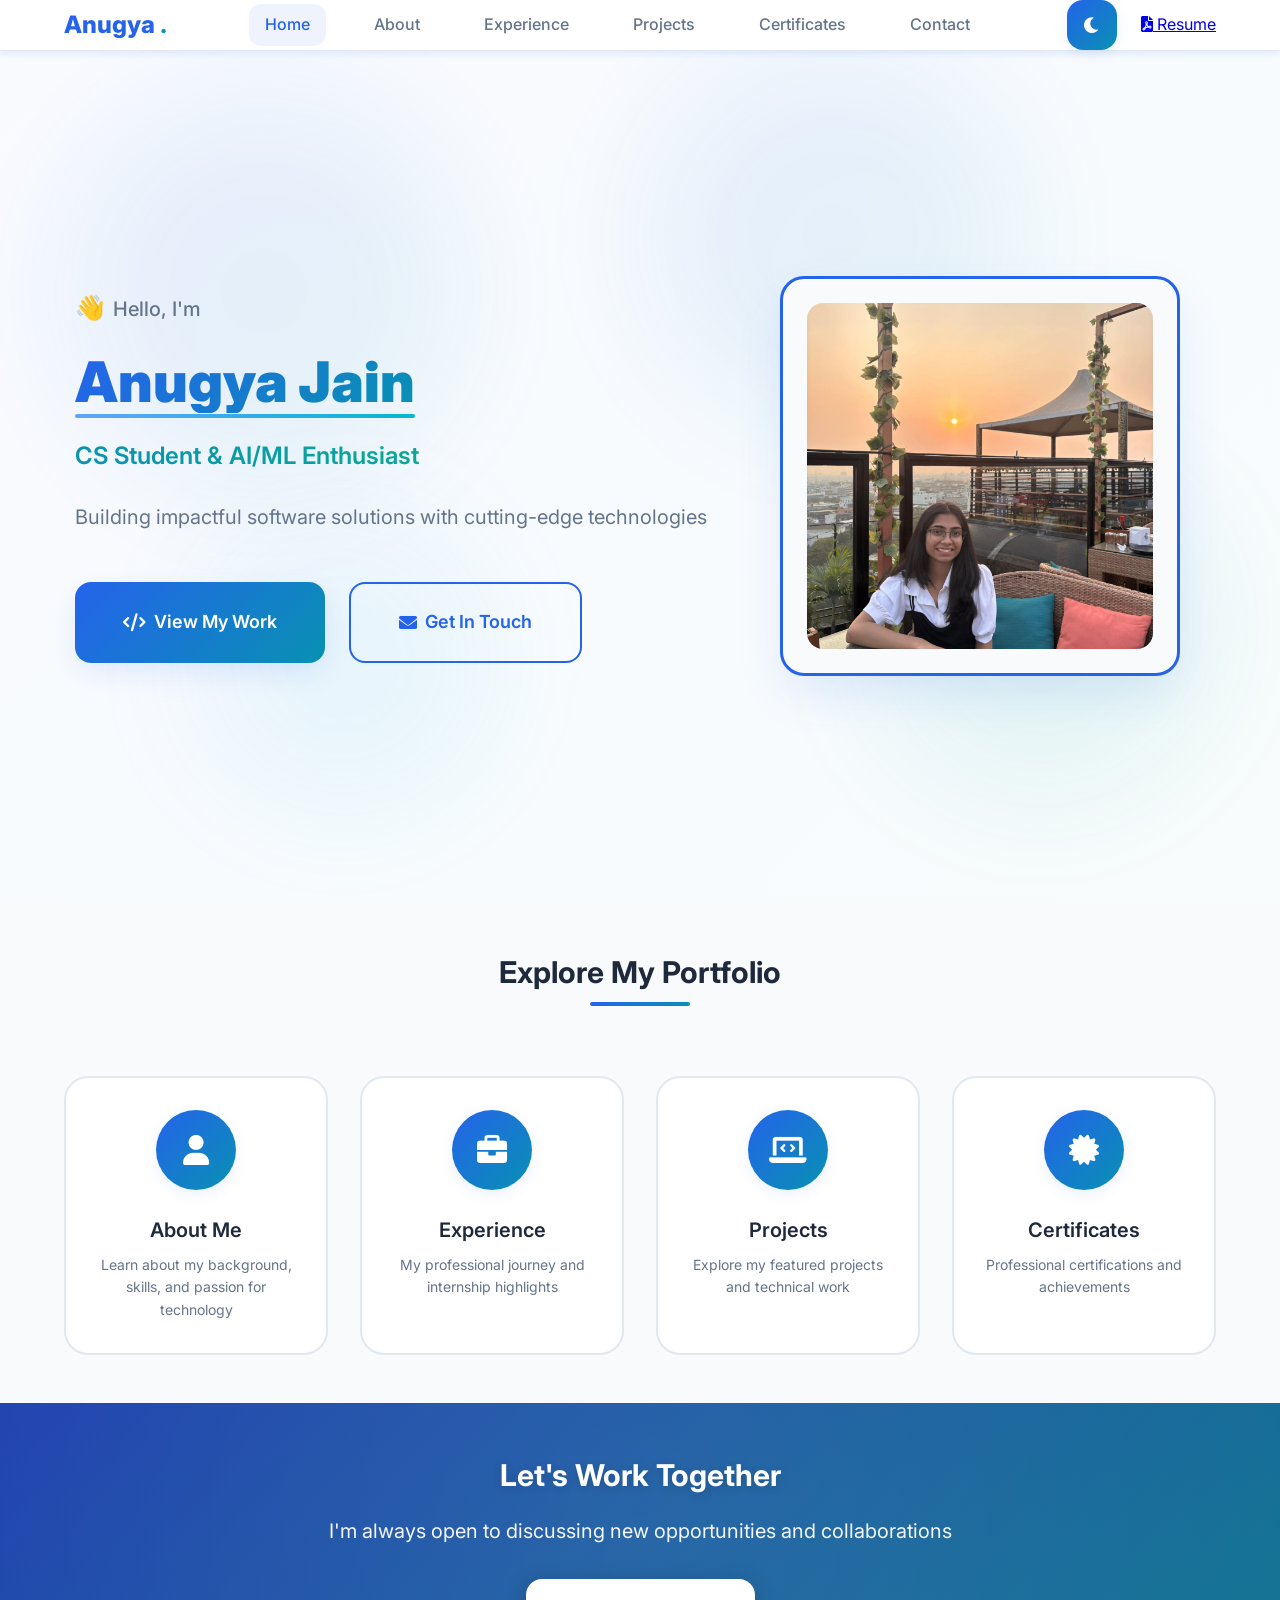
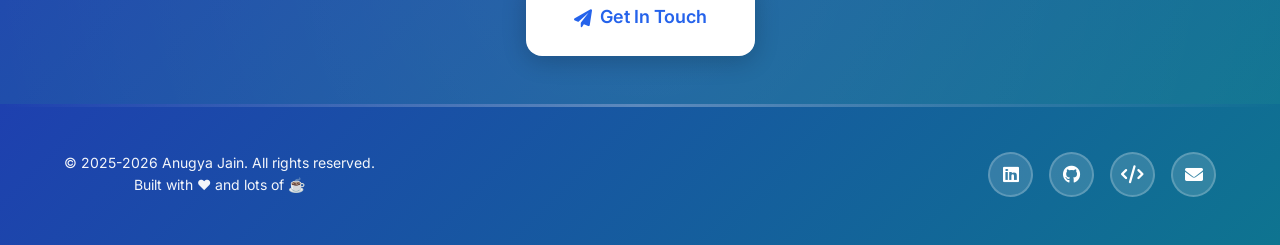
==== commit 93bf29e6: "updation of leetcode profile" ====
--- a/index.html
+++ b/index.html
@@ -141,7 +141,7 @@
   <div class="container">
     <div class="footer-content">
       <div class="footer-text">
-        <p>&copy; 2025 Anugya Jain. All rights reserved.</p>
+        <p>&copy; 2025-2026 Anugya Jain. All rights reserved.</p>
         <p>Built with ❤️ and lots of ☕</p>
       </div>
       <div class="footer-links">
@@ -150,6 +150,9 @@
         </a>
         <a href="https://github.com/Anugyajain27" target="_blank" rel="noopener noreferrer">
           <i class="fab fa-github"></i>
+        </a>
+        <a href="https://leetcode.com/u/anugya_jain27/" target="_blank" rel="noopener noreferrer">
+          <i class="fas fa-code"></i>
         </a>
         <a href="mailto:anugya.jain27@gmail.com">
           <i class="fas fa-envelope"></i>
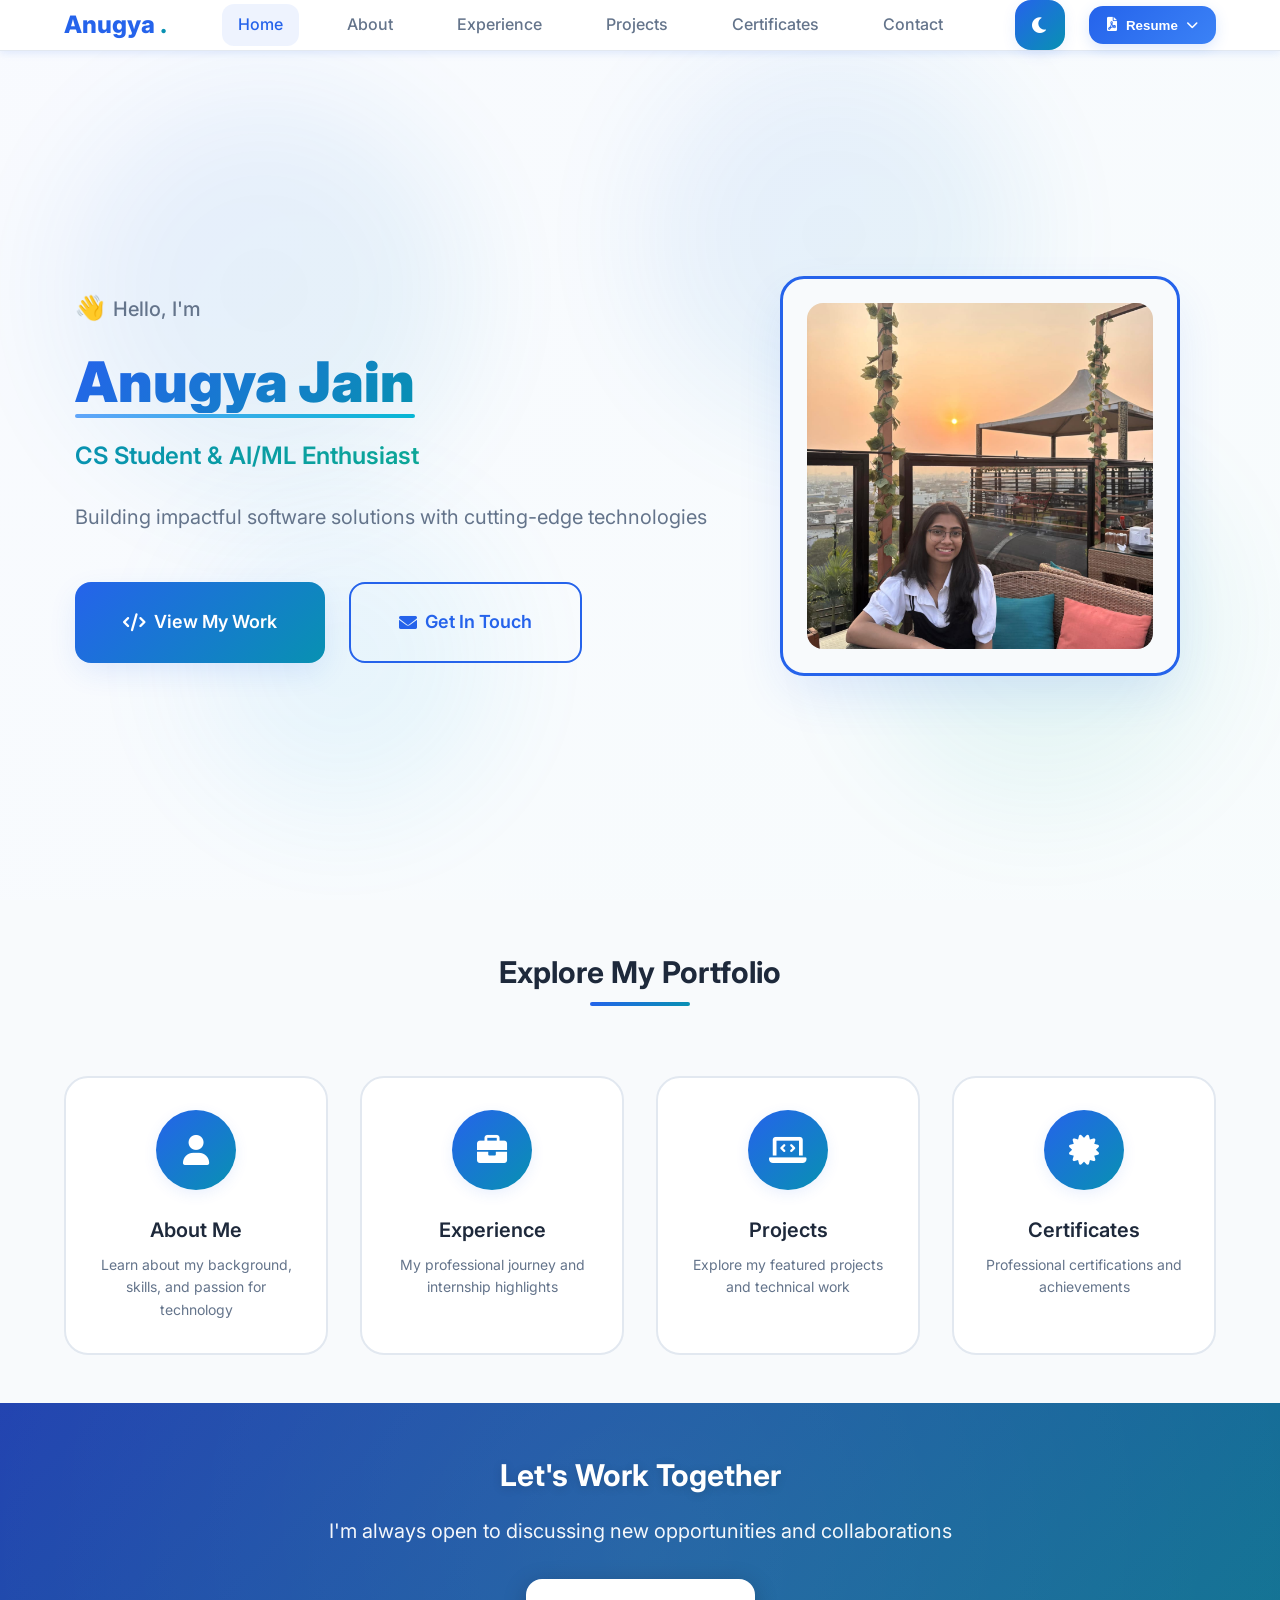
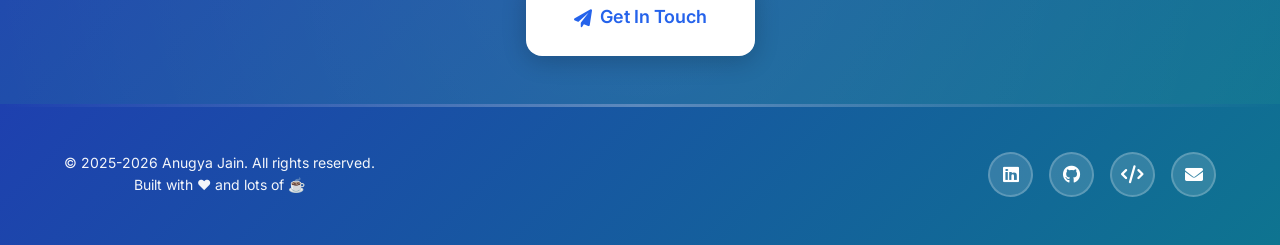
==== commit 67820ce2: "addition of resume options" ====
--- a/index.html
+++ b/index.html
@@ -4,6 +4,9 @@
 <meta charset="UTF-8" />
 <meta name="viewport" content="width=device-width, initial-scale=1" />
 <title>Anugya Jain - Portfolio</title>
+
+<link rel="icon" type="image/png" href="logo.png">
+
 <link rel="stylesheet" href="assets/css/style.css" />
 <link href="https://fonts.googleapis.com/css2?family=Inter:wght@300;400;500;600;700;800&display=swap" rel="stylesheet">
 <link rel="stylesheet" href="https://cdnjs.cloudflare.com/ajax/libs/font-awesome/6.0.0/css/all.min.css">
@@ -27,11 +30,41 @@
       <button class="theme-toggle" id="theme-toggle" aria-label="Toggle theme">
         <i class="fas fa-moon"></i>
       </button>
-      <a href="resume.pdf" class="resume-btn" target="_blank">
-        <i class="fas fa-file-pdf"></i>
-        Resume
-      </a>  
-      <div class="mobile-menu-toggle" tabindex="0">
+
+    <div class="resume-dropdown">
+
+    <button class="resume-btn">
+      <i class="fas fa-file-pdf"></i>
+      <span>Resume</span>
+      <i class="fas fa-chevron-down dropdown-arrow"></i>
+    </button>
+
+    <div class="resume-dropdown-content">
+
+      <!-- View Resume -->
+      <a
+        href="resume.pdf"
+        target="_blank"
+        class="resume-option"
+      >
+        <i class="fas fa-eye"></i>
+        View Resume
+      </a>
+
+      <!-- Download Resume -->
+      <a
+        href="resume.pdf"
+        download
+        class="resume-option"
+      >
+        <i class="fas fa-download"></i>
+        Download Resume
+      </a>
+
+    </div>
+
+  </div>
+          <div class="mobile-menu-toggle" tabindex="0">
         <span></span>
         <span></span>
         <span></span>
--- a/assets/css/style.css
+++ b/assets/css/style.css
@@ -1984,4 +1984,186 @@
 ::-moz-selection {
   background: var(--color-primary);
   color: white;
+}
+
+/* =========================
+   RESUME BUTTON
+========================= */
+
+.resume-btn{
+  display:flex;
+  align-items:center;
+  gap:0.55rem;
+
+  padding:0.72rem 1.15rem;
+
+  border-radius:14px;
+
+  background:var(--accent-color);
+
+  color:#ffffff !important;
+
+  font-weight:600;
+
+  text-decoration:none;
+
+  transition:all 0.3s ease;
+
+  border:1px solid transparent;
+
+  white-space:nowrap;
+}
+
+/* Resume Hover */
+
+.resume-btn:hover{
+  transform:translateY(-2px);
+  opacity:0.92;
+}
+
+/* =========================
+   LIGHT THEME FIX
+========================= */
+
+[data-theme="light"] .resume-btn{
+  background:linear-gradient(
+    135deg,
+    #2563eb,
+    #3b82f6
+  );
+
+  color:#ffffff !important;
+
+  box-shadow:
+    0 4px 14px rgba(59,130,246,0.18);
+}
+
+/* =========================
+   DARK THEME
+========================= */
+
+[data-theme="dark"] .resume-btn{
+  background:linear-gradient(
+    135deg,
+    var(--accent-color),
+    #2563eb
+  );
+
+  color:#ffffff !important;
+
+  box-shadow:
+    0 4px 18px rgba(var(--accent-rgb,59,130,246),0.25);
+}
+/* =========================
+   RESUME DROPDOWN
+========================= */
+
+.resume-dropdown{
+  position:relative;
+}
+
+/* Main Button */
+
+.resume-btn{
+  display:flex;
+  align-items:center;
+  gap:0.55rem;
+
+  padding:0.72rem 1.15rem;
+
+  border-radius:14px;
+
+  background:linear-gradient(
+    135deg,
+    var(--accent-color),
+    #2563eb
+  );
+
+  color:#fff !important;
+
+  font-weight:600;
+
+  text-decoration:none;
+
+  border:none;
+
+  cursor:pointer;
+
+  transition:all 0.3s ease;
+
+  box-shadow:
+    0 4px 14px rgba(var(--accent-rgb,59,130,246),0.18);
+}
+
+.resume-btn:hover{
+  transform:translateY(-2px);
+}
+
+/* Arrow */
+
+.dropdown-arrow{
+  font-size:0.75rem;
+}
+
+/* Dropdown Content */
+
+.resume-dropdown-content{
+  position:absolute;
+
+  top:115%;
+  right:0;
+
+  min-width:210px;
+
+  background:var(--card-bg);
+
+  border:1px solid var(--border-color);
+
+  border-radius:14px;
+
+  overflow:hidden;
+
+  opacity:0;
+  visibility:hidden;
+  transform:translateY(10px);
+
+  transition:all 0.25s ease;
+
+  z-index:1000;
+
+  box-shadow:
+    0 10px 30px rgba(0,0,0,0.12);
+}
+
+/* Show Dropdown */
+
+.resume-dropdown:hover .resume-dropdown-content{
+  opacity:1;
+  visibility:visible;
+  transform:translateY(0);
+}
+
+/* Options */
+
+.resume-option{
+  display:flex;
+  align-items:center;
+  gap:0.75rem;
+
+  padding:0.9rem 1rem;
+
+  text-decoration:none;
+
+  color:var(--text-primary);
+
+  font-size:0.92rem;
+
+  transition:all 0.2s ease;
+}
+
+/* Hover */
+
+.resume-option:hover{
+  background:rgba(var(--accent-rgb,59,130,246),0.08);
+  color:var(--accent-color);
 }
